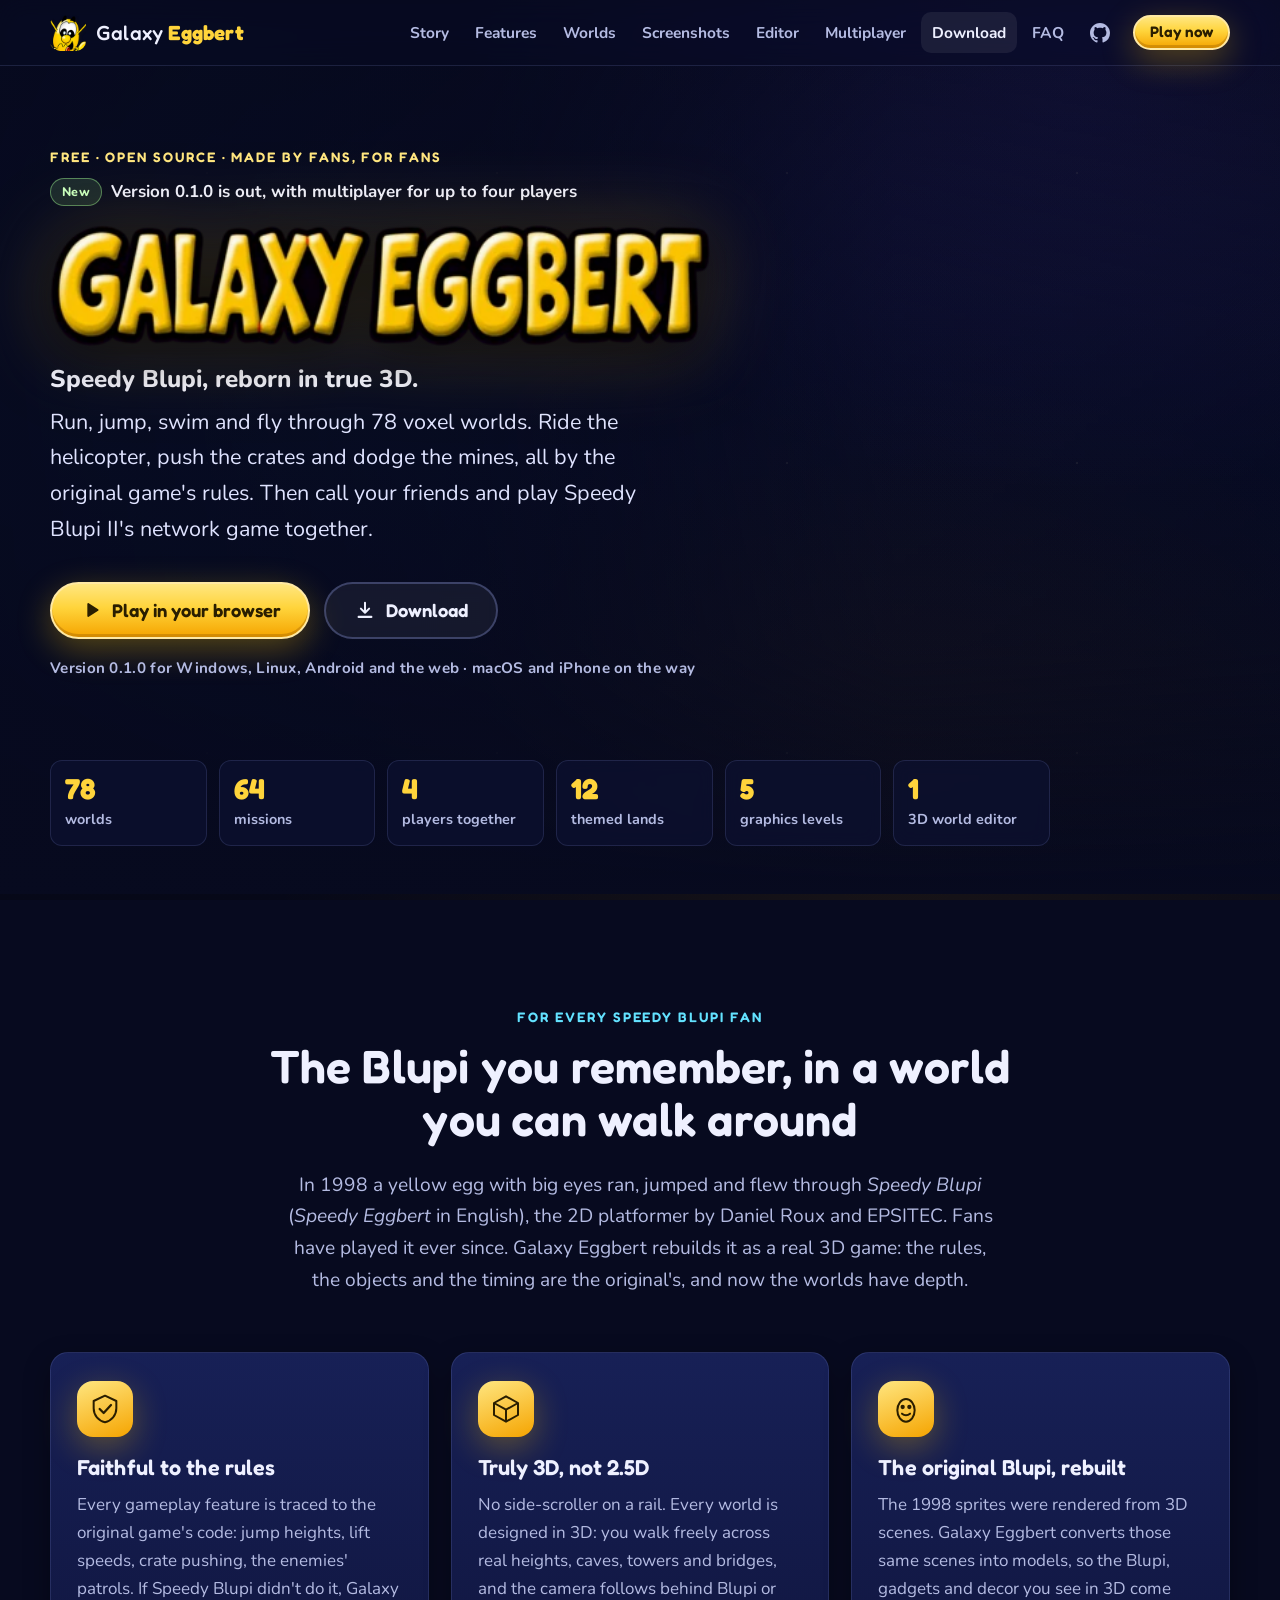
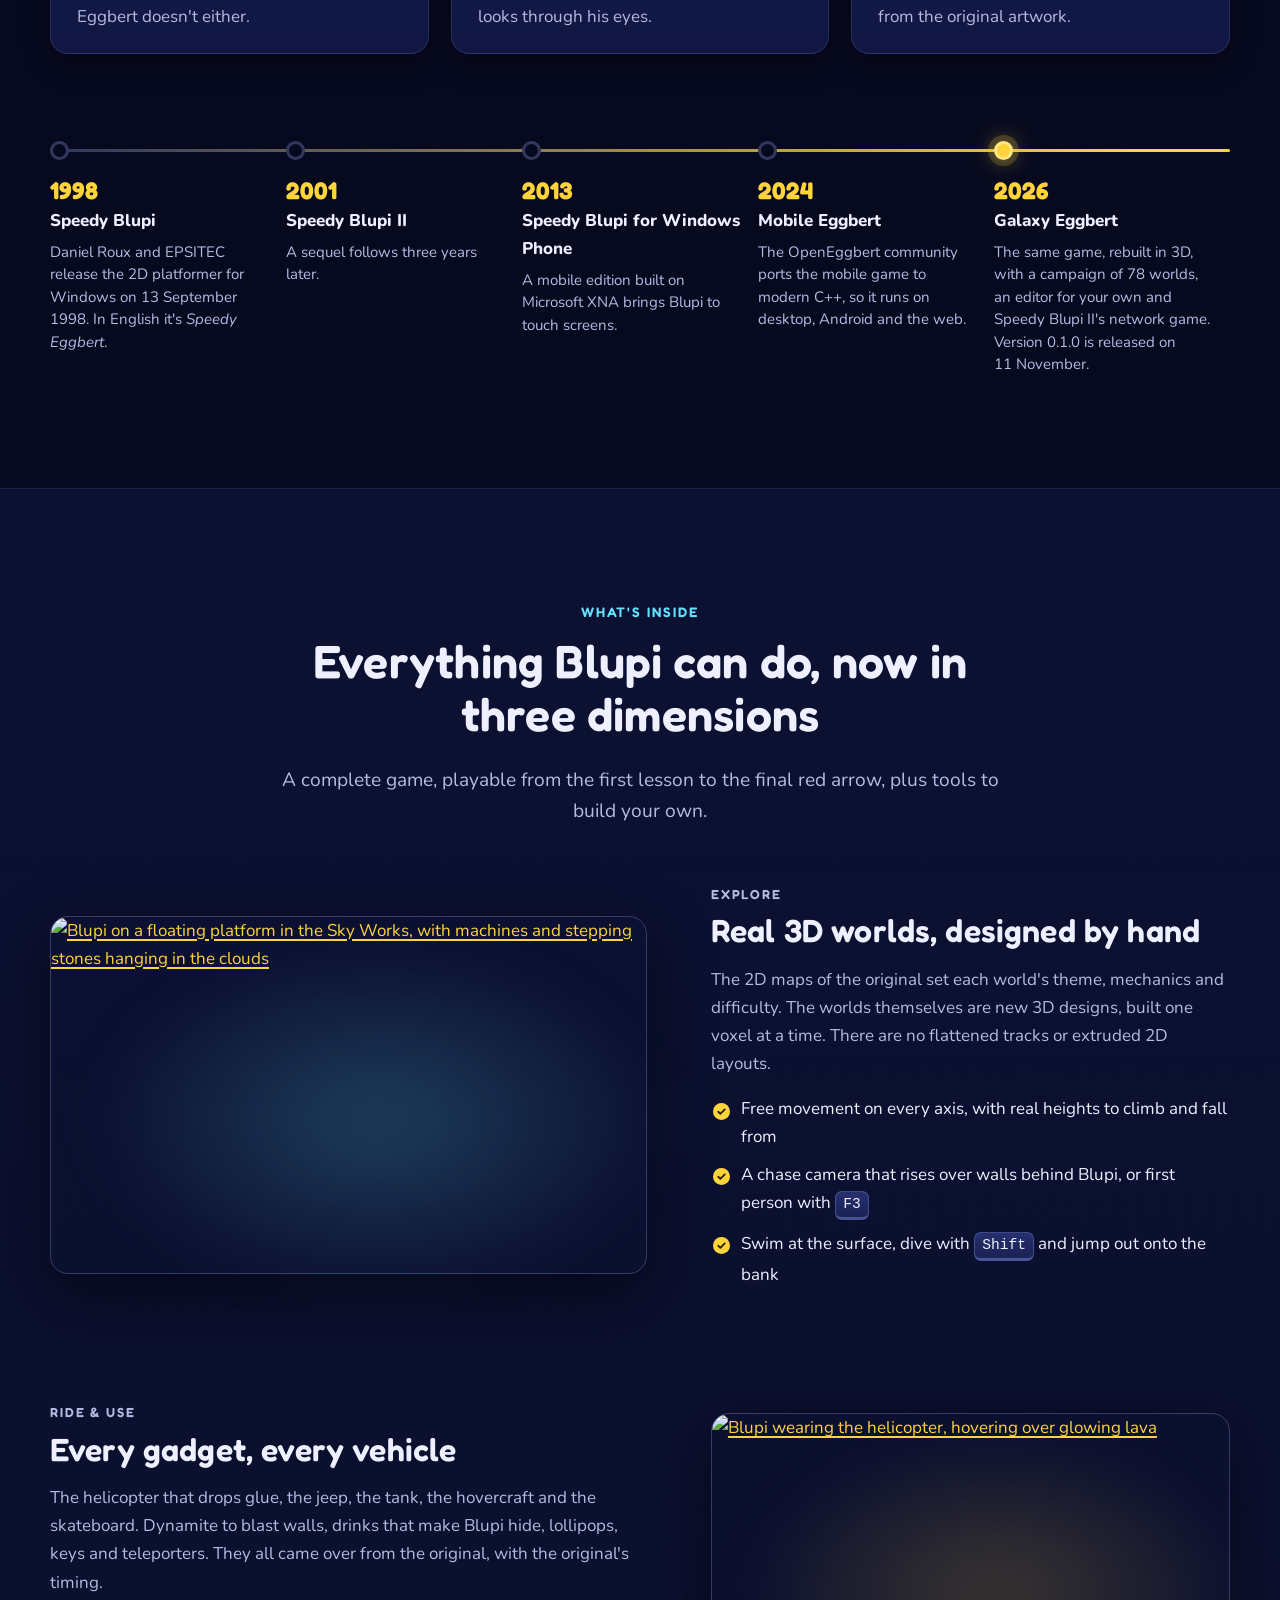
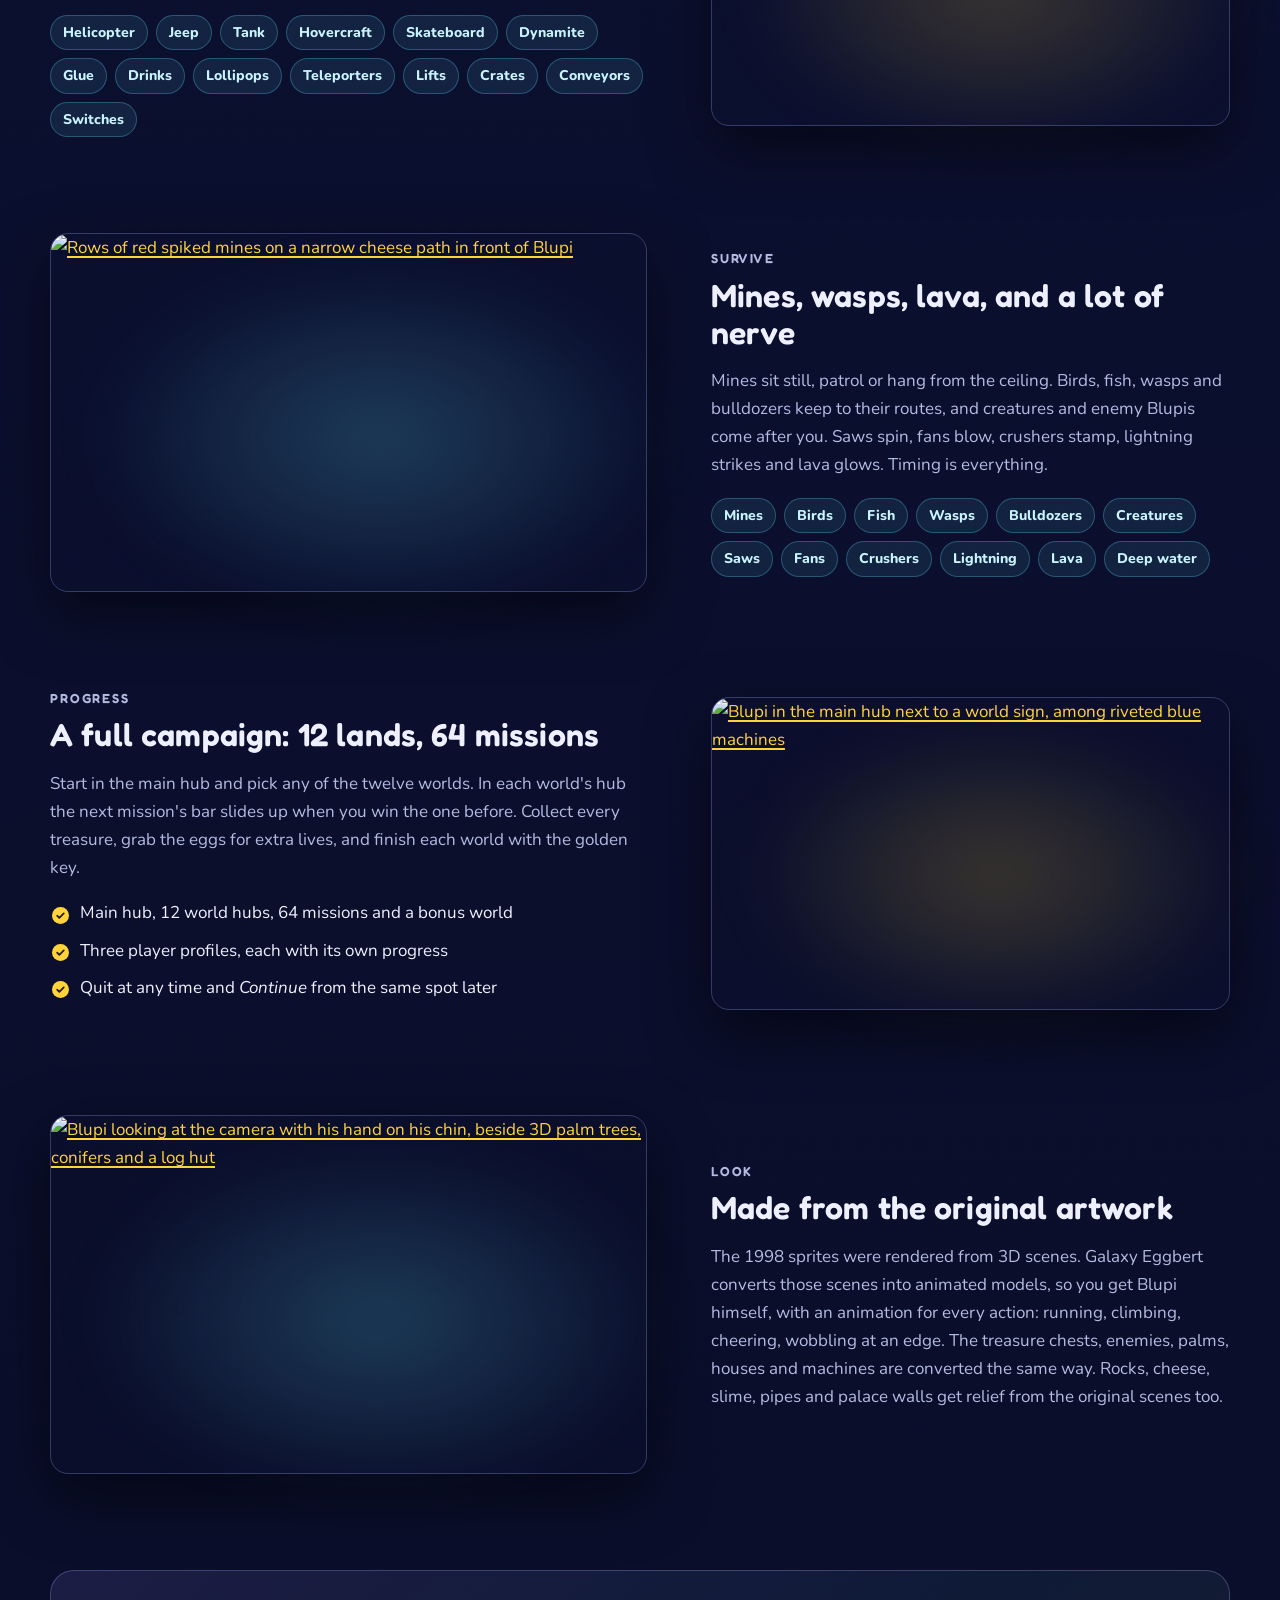
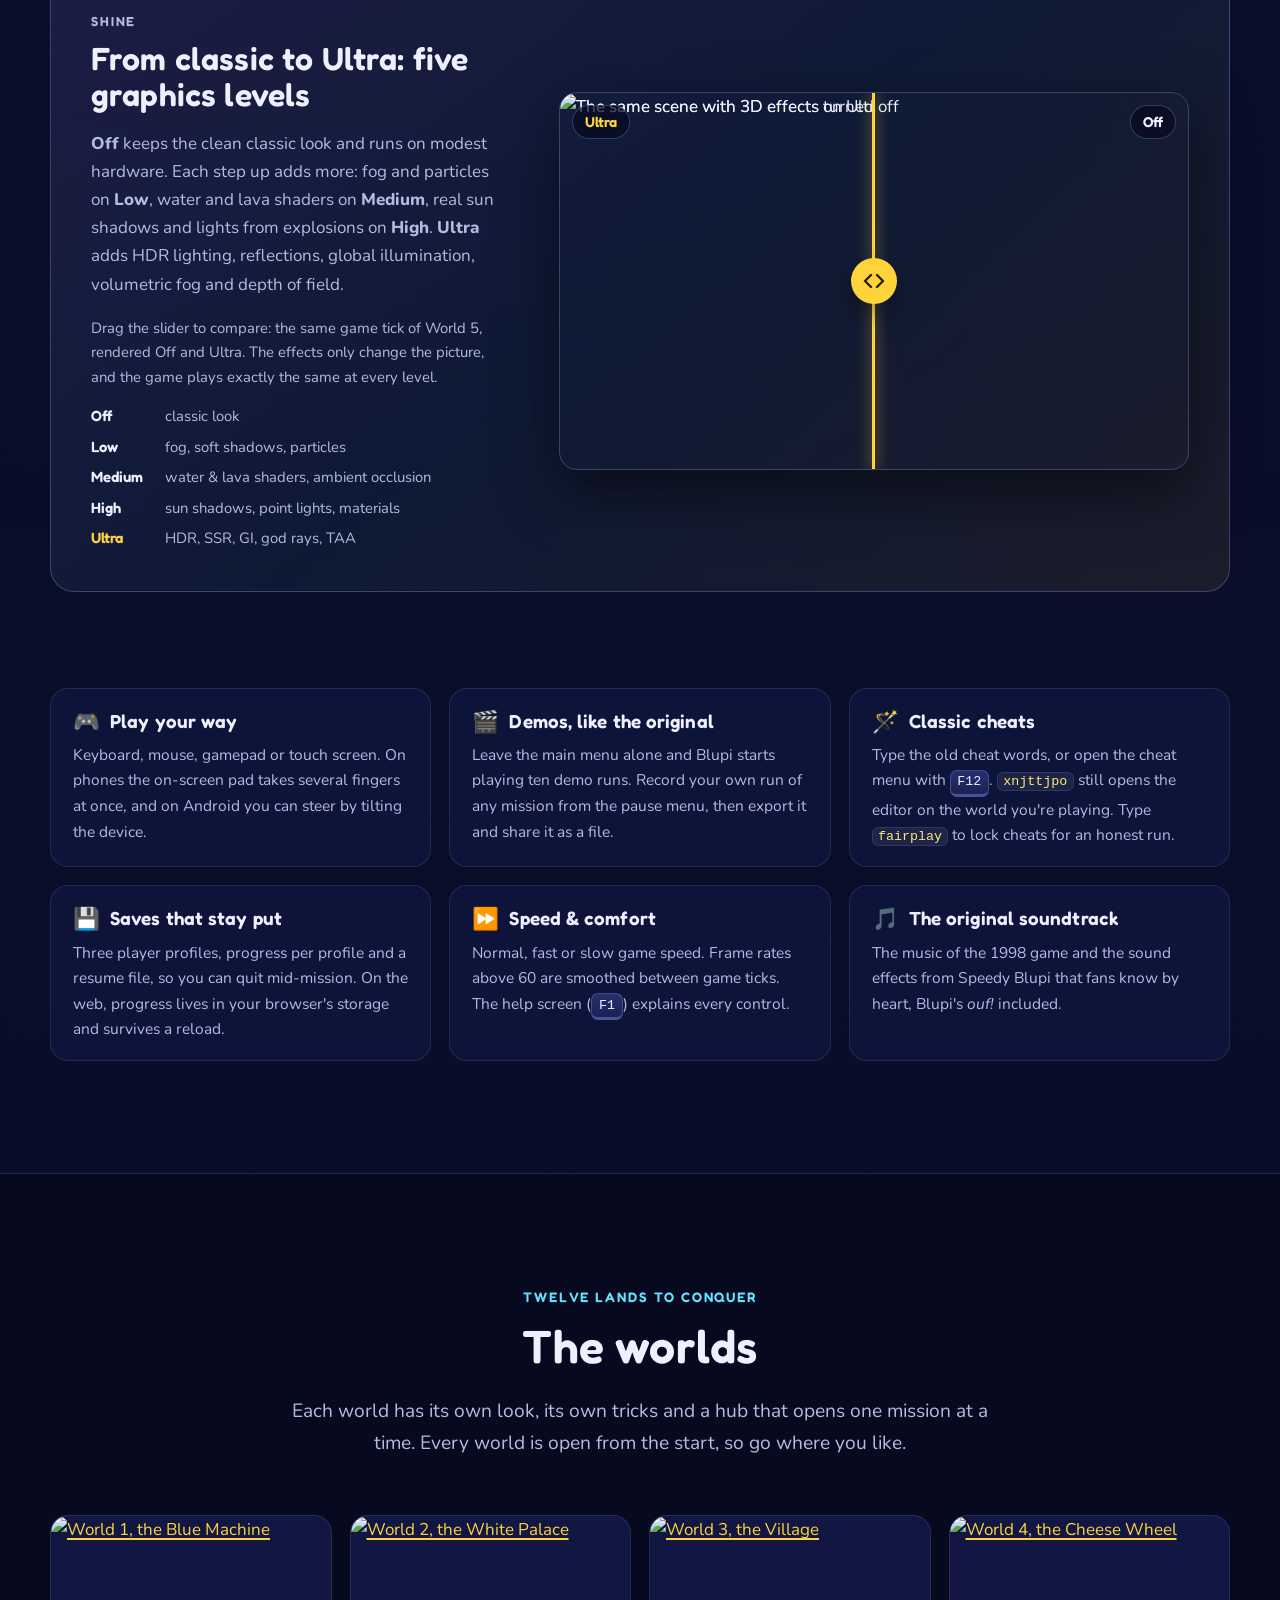
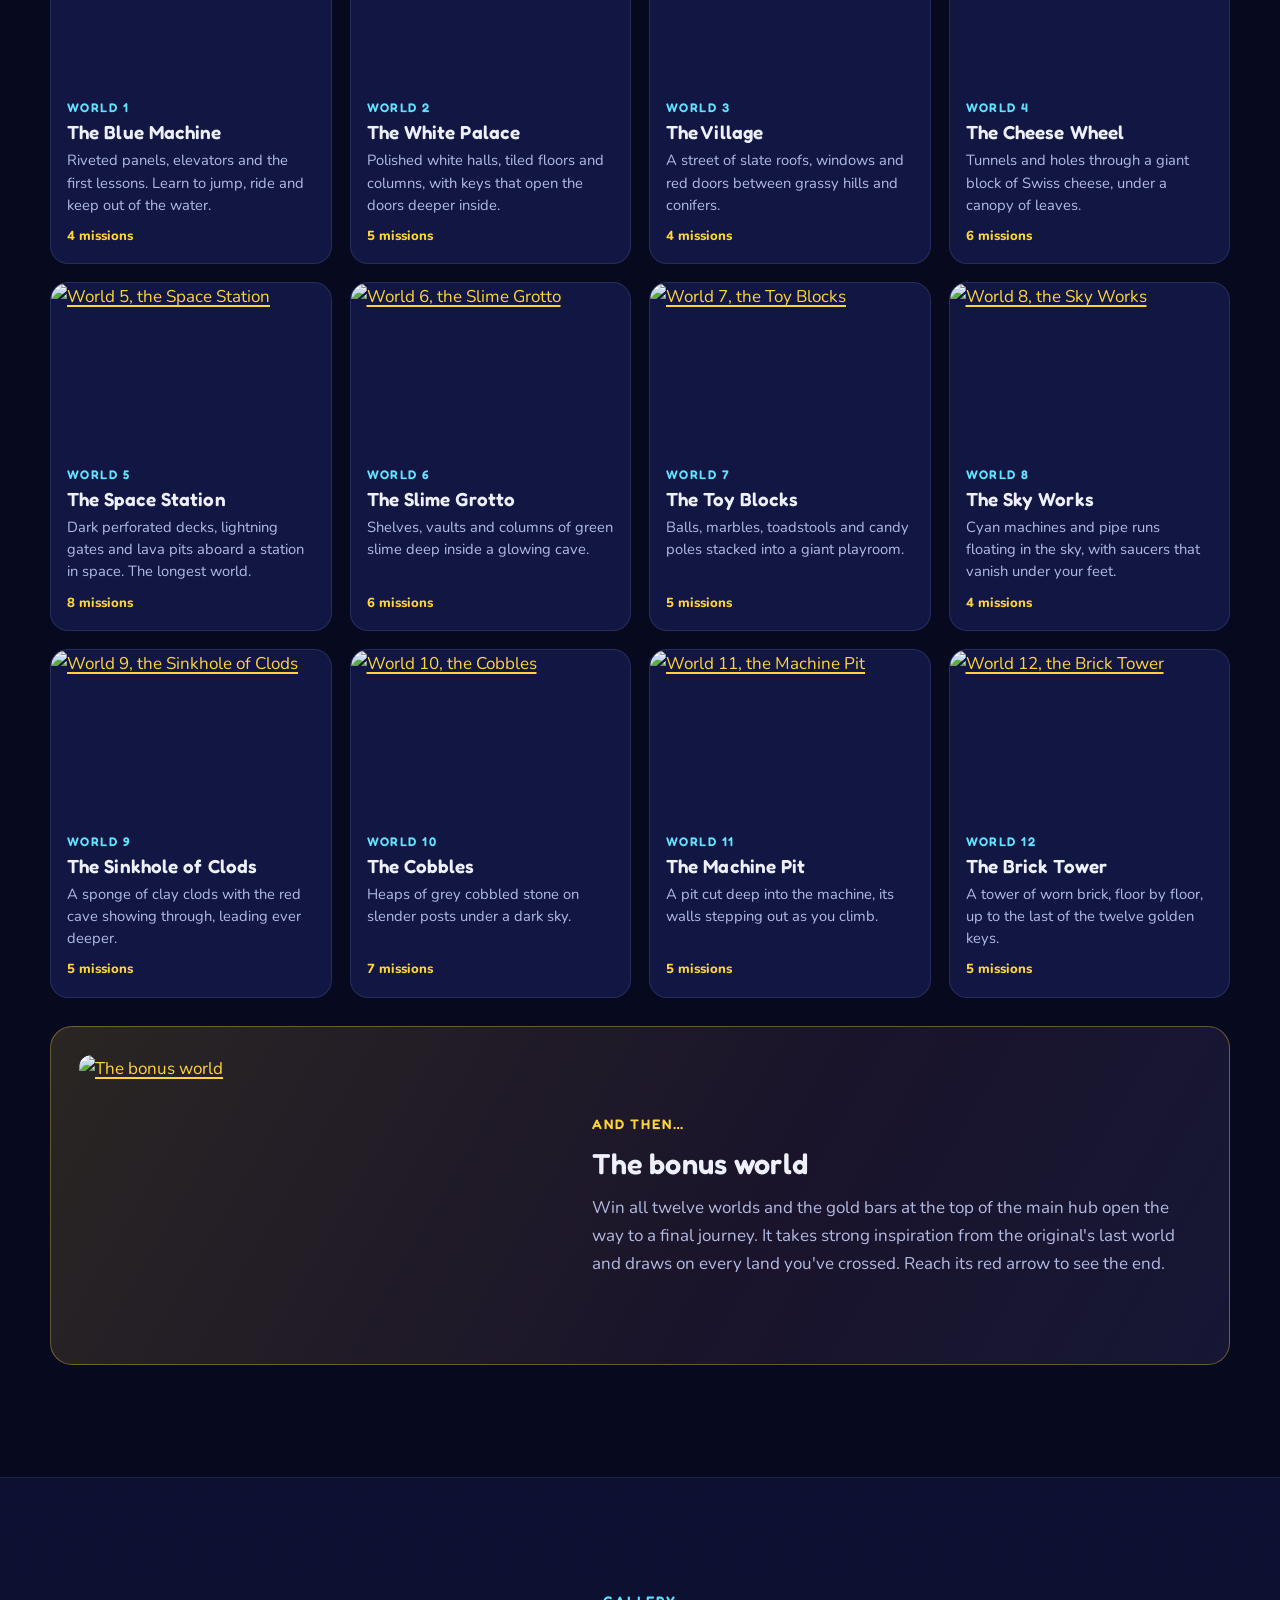
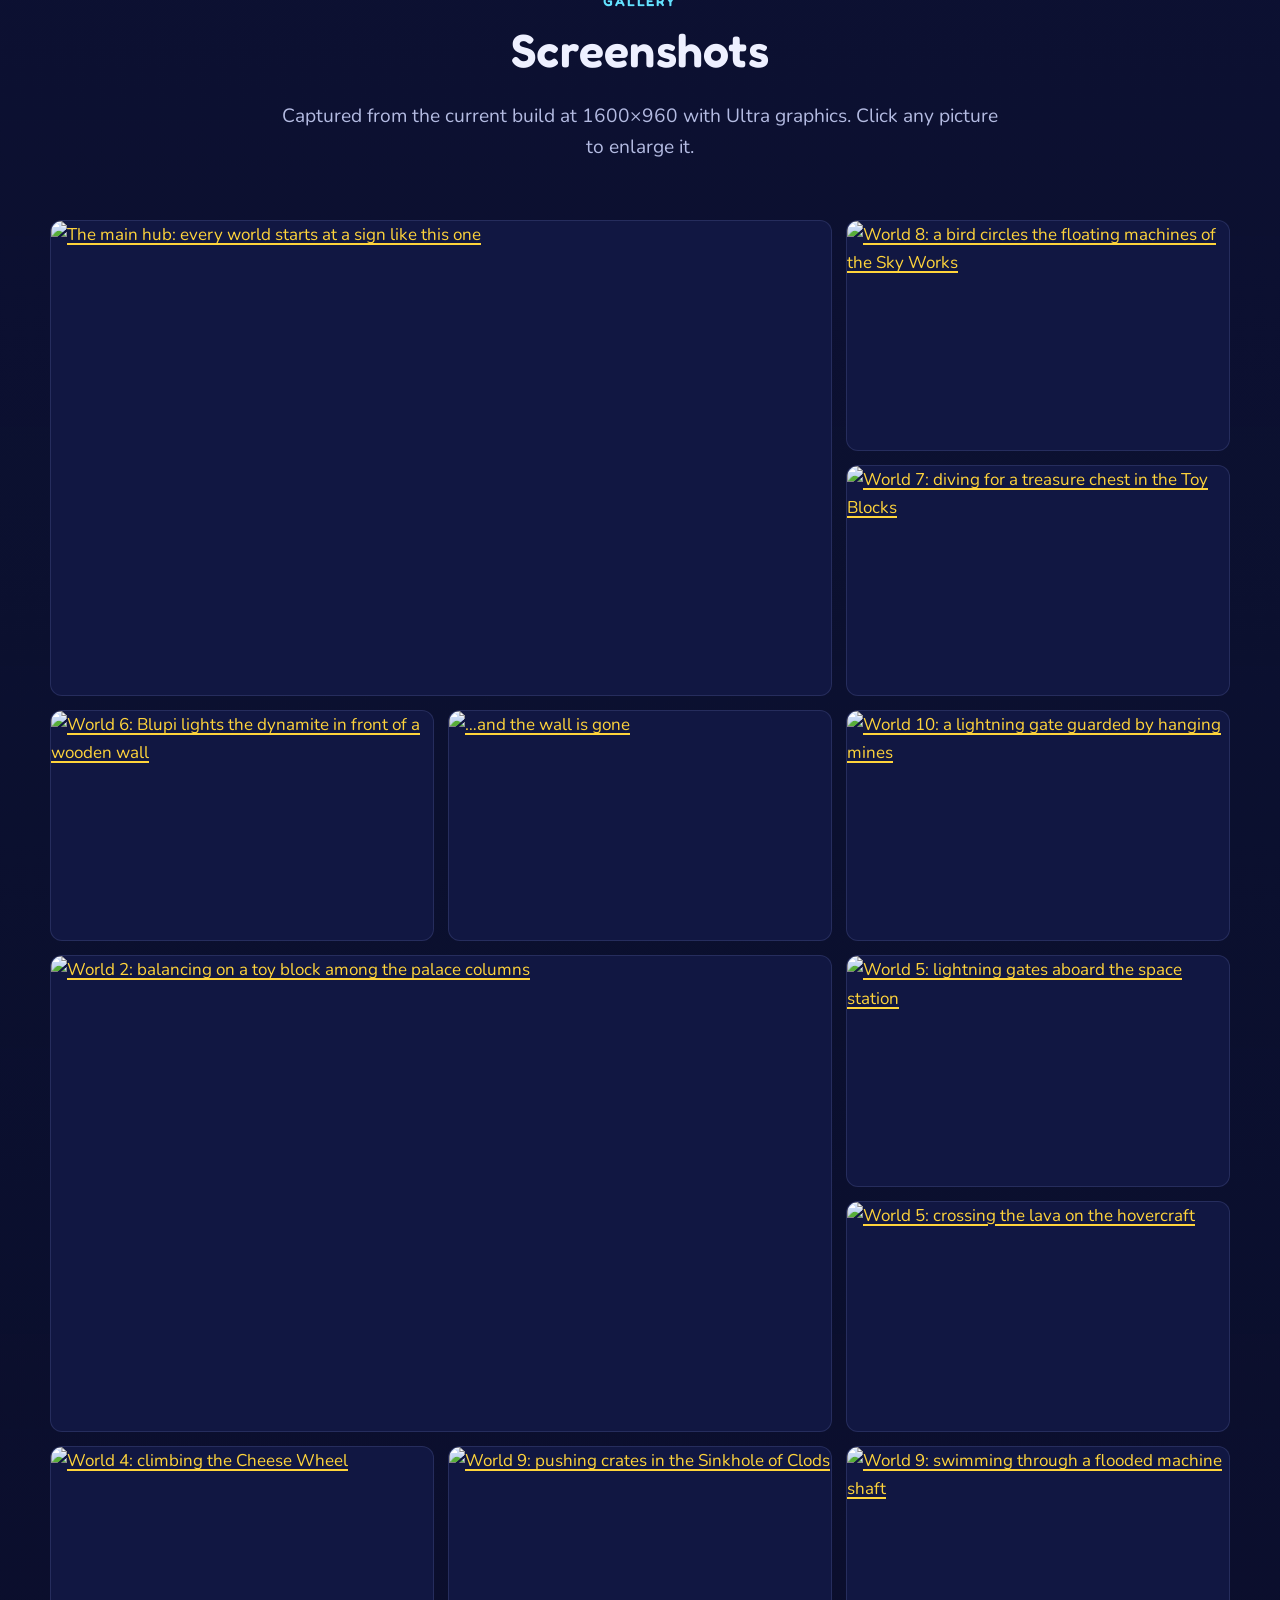
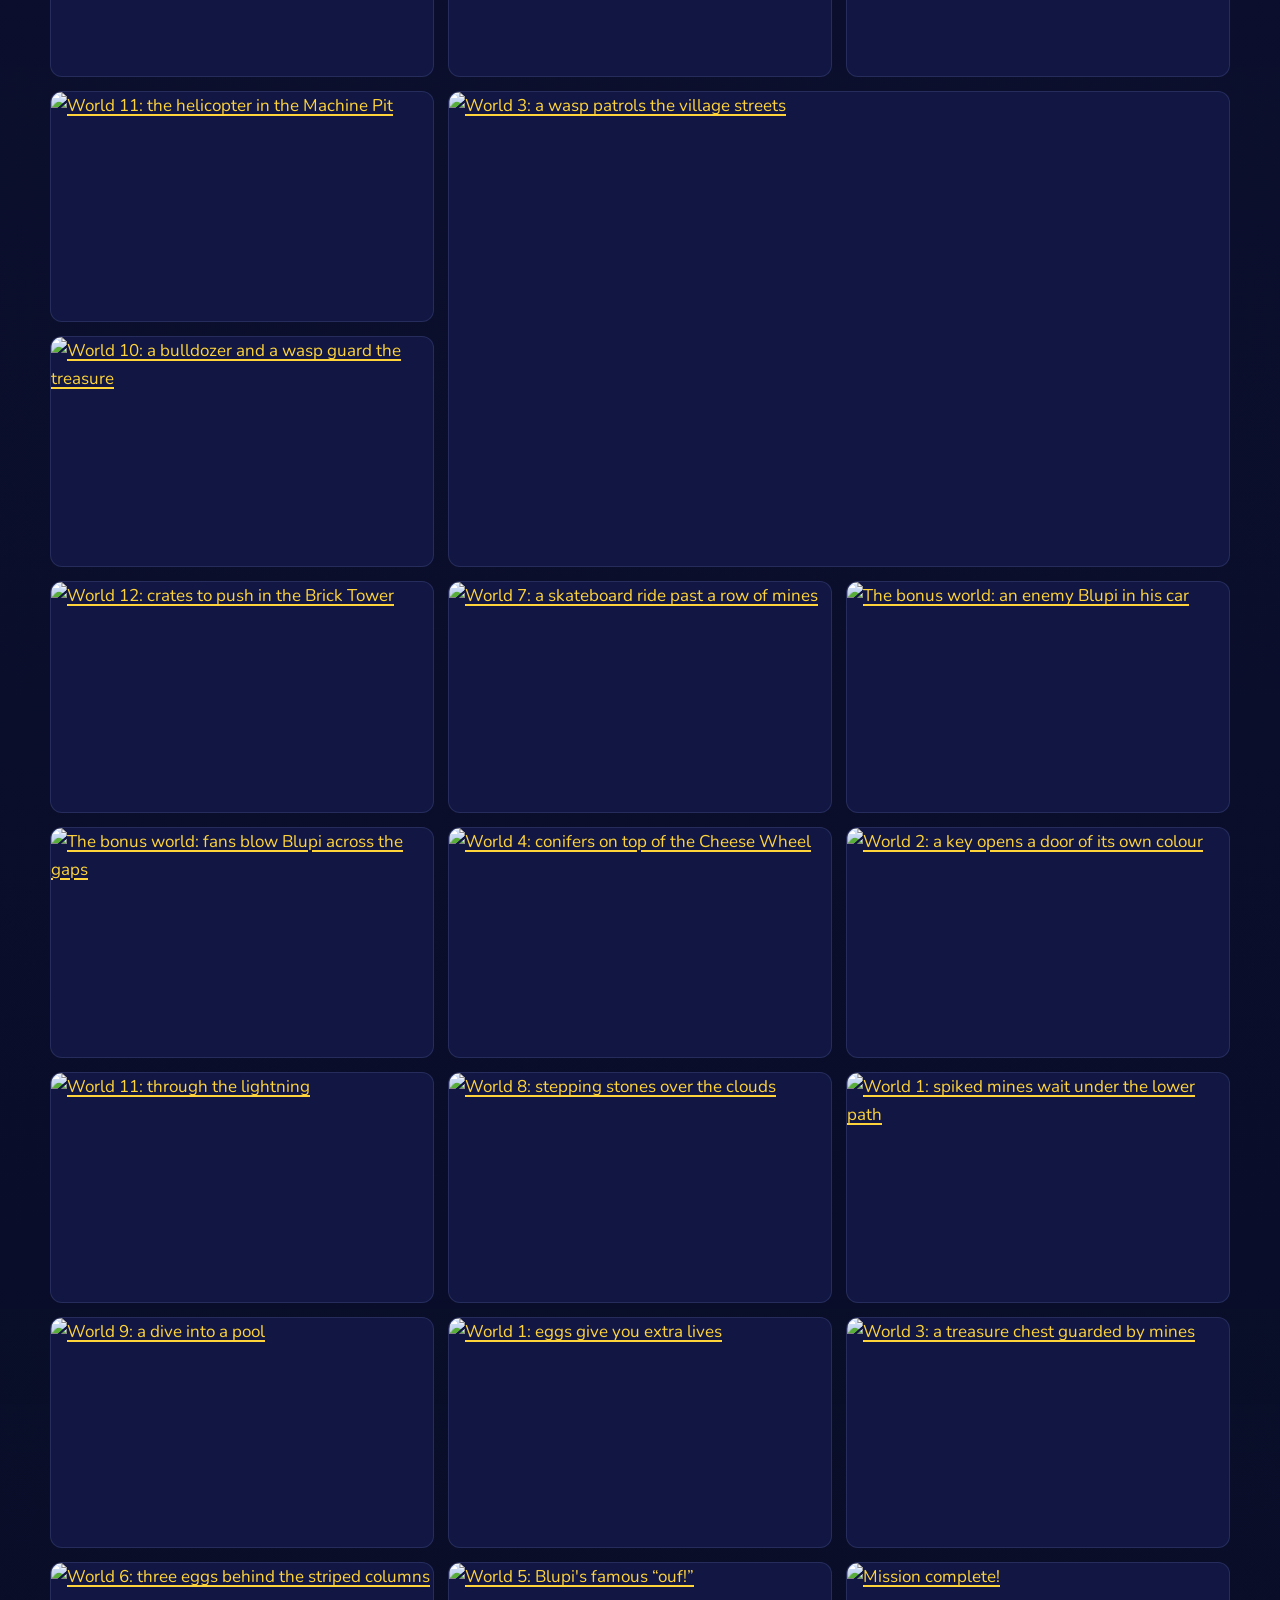
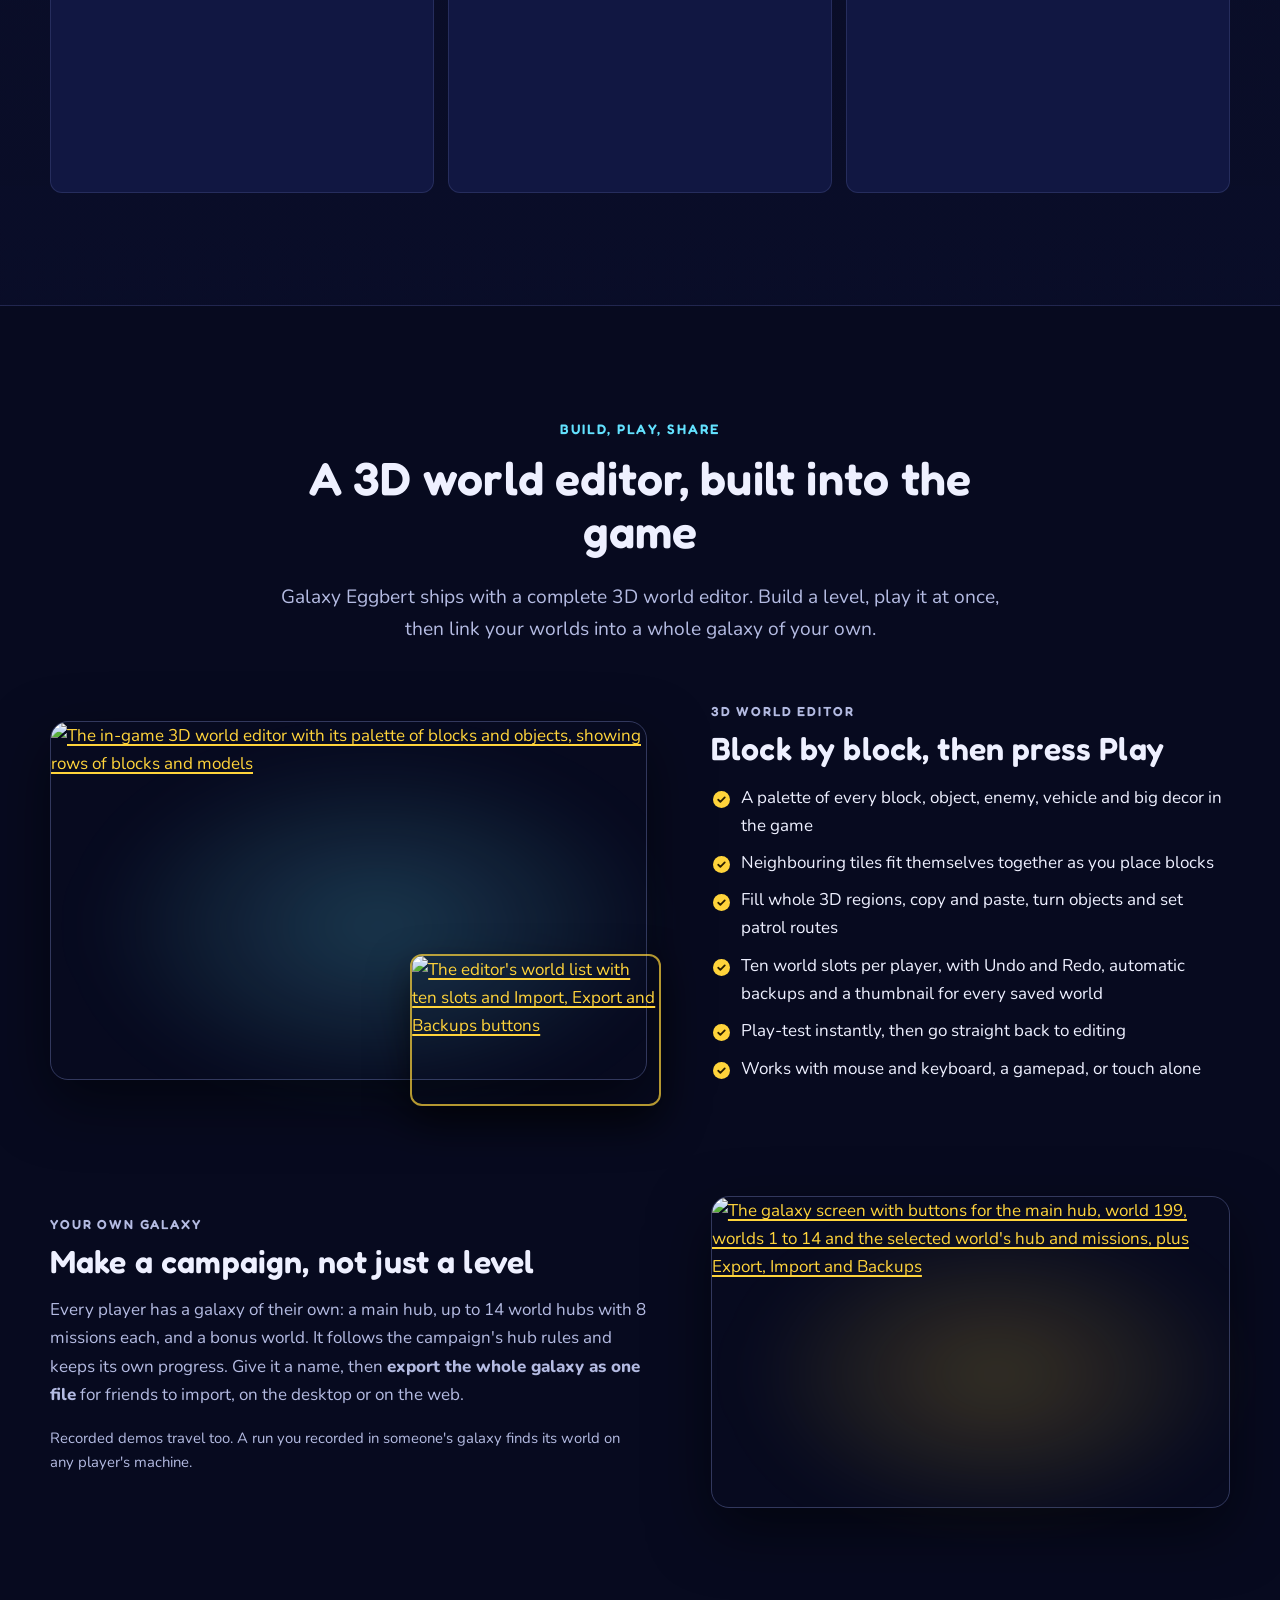
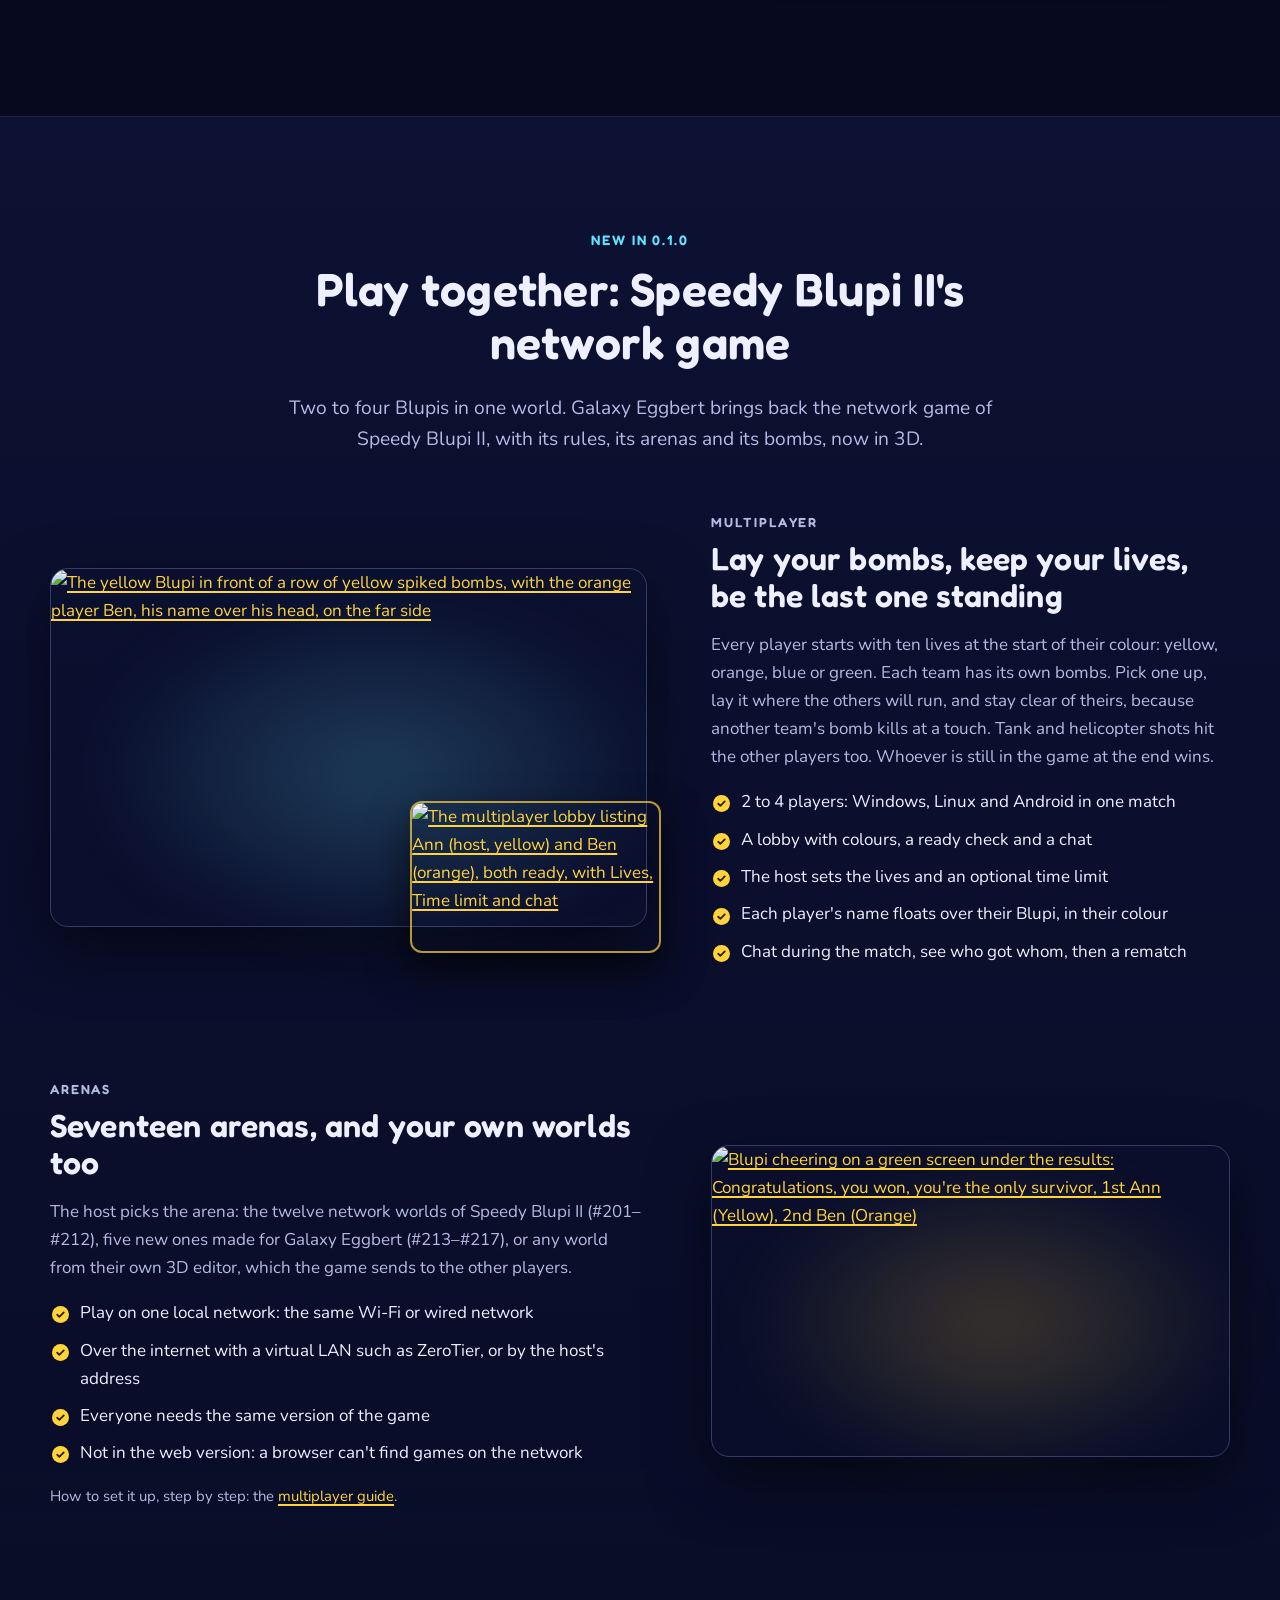
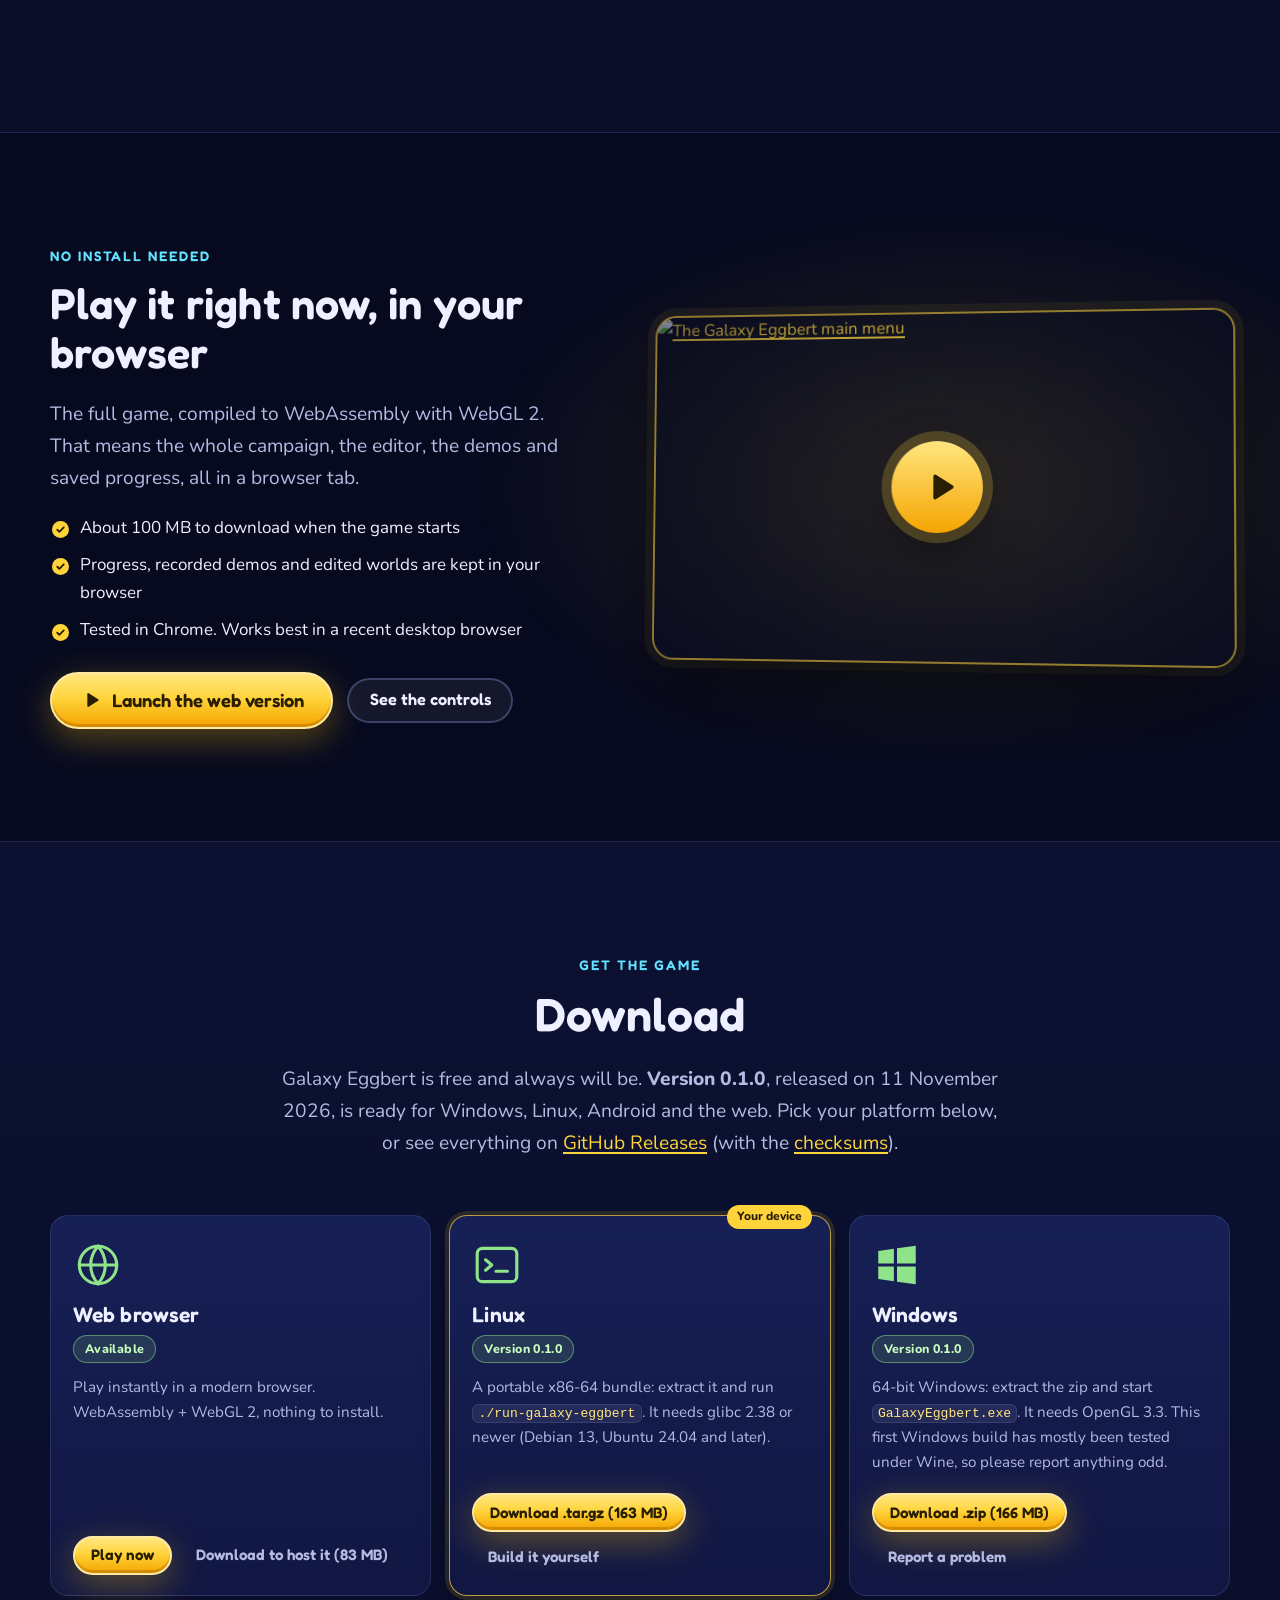
==== index.html @ c681935c "Add the landing page index.html with its styles and scripts: navigation, lightbox, the Off/Ultra com" ====
<!doctype html>
<html lang="en">
<head>
  <meta charset="utf-8">
  <meta name="viewport" content="width=device-width, initial-scale=1">
  <title>Galaxy Eggbert: Speedy Blupi reborn in 3D</title>
  <meta name="description" content="Galaxy Eggbert is a free, open-source 3D remake of the classic platformer Speedy Blupi (Speedy Eggbert). It has 78 worlds, every original gadget, a built-in 3D world editor, and you can play it in your browser.">
  <meta name="theme-color" content="#070a1f">
  <link rel="canonical" href="https://galaxyeggbert.com/">
  <link rel="icon" href="favicon.ico" sizes="any">
  <link rel="icon" href="assets/img/favicon-32.png" sizes="32x32" type="image/png">
  <link rel="apple-touch-icon" href="assets/img/apple-touch-icon.png">
  <link rel="manifest" href="site.webmanifest">

  <meta property="og:type" content="website">
  <meta property="og:site_name" content="Galaxy Eggbert">
  <meta property="og:title" content="Galaxy Eggbert: Speedy Blupi reborn in 3D">
  <meta property="og:description" content="A free, open-source 3D remake of Speedy Blupi with 78 worlds, every original gadget, a built-in 3D world editor and multiplayer for up to four players. Version 0.1.0 for Windows, Linux, Android and the web.">
  <meta property="og:url" content="https://galaxyeggbert.com/">
  <meta property="og:image" content="https://galaxyeggbert.com/assets/img/og-image.jpg">
  <meta property="og:image:width" content="1200">
  <meta property="og:image:height" content="630">
  <meta name="twitter:card" content="summary_large_image">

  <link rel="preload" href="assets/fonts/fredoka-latin.woff2" as="font" type="font/woff2" crossorigin>
  <link rel="preload" href="assets/fonts/nunito-latin.woff2" as="font" type="font/woff2" crossorigin>
  <link rel="stylesheet" href="assets/css/style.css">

  <script type="application/ld+json">
  {
    "@context": "https://schema.org",
    "@type": "VideoGame",
    "name": "Galaxy Eggbert",
    "url": "https://galaxyeggbert.com/",
    "image": "https://galaxyeggbert.com/assets/img/og-image.jpg",
    "description": "A free, open-source 3D remake of the 1998 platformer Speedy Blupi (Speedy Eggbert).",
    "genre": ["Platformer", "3D platformer", "Puzzle"],
    "softwareVersion": "0.1.0",
    "playMode": ["SinglePlayer", "MultiPlayer"],
    "numberOfPlayers": { "@type": "QuantitativeValue", "minValue": 1, "maxValue": 4 },
    "downloadUrl": "https://github.com/openeggbert/galaxy-eggbert/releases/tag/v0.1.0",
    "gamePlatform": ["Web browser", "Linux", "Windows", "Android"],
    "applicationCategory": "Game",
    "operatingSystem": "Linux, Windows, Android, Web",
    "license": "https://www.gnu.org/licenses/gpl-3.0.html",
    "offers": { "@type": "Offer", "price": "0", "priceCurrency": "EUR" },
    "isBasedOn": { "@type": "VideoGame", "name": "Speedy Blupi", "datePublished": "1998-09-13", "author": [{ "@type": "Person", "name": "Daniel Roux" }, { "@type": "Organization", "name": "EPSITEC SA" }] }
  }
  </script>
</head>
<body>
  <a class="skip-link" href="#main">Skip to content</a>

  <!-- ============================== HEADER ============================== -->
  <header class="site-header" id="top">
    <div class="wrap header-inner">
      <a class="brand" href="#top" aria-label="Galaxy Eggbert, back to top">
        <img src="assets/img/blupi-icon.png" alt="" width="36" height="36">
        <span class="brand-name">Galaxy <b>Eggbert</b></span>
      </a>
      <button class="nav-toggle" aria-expanded="false" aria-controls="site-nav">
        <span class="sr-only">Menu</span>
        <svg viewBox="0 0 24 24" width="26" height="26" aria-hidden="true"><path d="M3 6h18M3 12h18M3 18h18" stroke="currentColor" stroke-width="2.2" stroke-linecap="round"/></svg>
      </button>
      <nav class="site-nav" id="site-nav" aria-label="Main">
        <a href="#fans">Story</a>
        <a href="#features">Features</a>
        <a href="#worlds">Worlds</a>
        <a href="#screenshots">Screenshots</a>
        <a href="#editor">Editor</a>
        <a href="#multiplayer">Multiplayer</a>
        <a href="#download">Download</a>
        <a href="#faq">FAQ</a>
        <a class="nav-gh" href="https://github.com/openeggbert/galaxy-eggbert" rel="noopener" aria-label="Source code on GitHub">
          <svg viewBox="0 0 16 16" width="20" height="20" aria-hidden="true"><path fill="currentColor" d="M8 0C3.58 0 0 3.58 0 8c0 3.54 2.29 6.53 5.47 7.59.4.07.55-.17.55-.38 0-.19-.01-.82-.01-1.49-2.01.37-2.53-.49-2.69-.94-.09-.23-.48-.94-.82-1.13-.28-.15-.68-.52-.01-.53.63-.01 1.08.58 1.23.82.72 1.21 1.87.87 2.33.66.07-.52.28-.87.51-1.07-1.78-.2-3.64-.89-3.64-3.95 0-.87.31-1.59.82-2.15-.08-.2-.36-1.02.08-2.12 0 0 .67-.21 2.2.82.64-.18 1.32-.27 2-.27.68 0 1.36.09 2 .27 1.53-1.04 2.2-.82 2.2-.82.44 1.1.16 1.92.08 2.12.51.56.82 1.27.82 2.15 0 3.07-1.87 3.75-3.65 3.95.29.25.54.73.54 1.48 0 1.07-.01 1.93-.01 2.2 0 .21.15.46.55.38A8.013 8.013 0 0016 8c0-4.42-3.58-8-8-8z"/></svg>
          <span class="nav-gh-label">GitHub</span>
        </a>
        <a class="btn btn-primary btn-sm nav-play" href="play/">Play now</a>
      </nav>
    </div>
  </header>

  <main id="main">

    <!-- ============================== HERO ============================== -->
    <section class="hero" aria-labelledby="hero-title">
      <div class="hero-media" aria-hidden="true">
        <img src="assets/shots/hero.webp" alt="" width="1600" height="960" fetchpriority="high">
      </div>
      <div class="wrap hero-inner">
        <p class="eyebrow hero-eyebrow">Free · Open source · Made by fans, for fans</p>
        <p class="hero-news"><a href="#multiplayer"><span class="pill pill-ok">New</span> Version 0.1.0 is out, with multiplayer for up to four players</a></p>
        <h1 class="hero-logo" id="hero-title">
          <img src="assets/img/logo.webp" srcset="assets/img/logo.webp 1x, assets/img/logo@2x.webp 2x" alt="Galaxy Eggbert" width="490" height="90">
        </h1>
        <p class="hero-lead">
          <strong>Speedy Blupi, reborn in true 3D.</strong>
          Run, jump, swim and fly through 78 voxel worlds. Ride the helicopter, push
          the crates and dodge the mines, all by the original game's rules. Then call your
          friends and play Speedy Blupi&nbsp;II's network game together.
        </p>
        <div class="hero-cta">
          <a class="btn btn-primary btn-lg" href="play/">
            <svg viewBox="0 0 24 24" width="22" height="22" aria-hidden="true"><path fill="currentColor" d="M8 5.5v13a1 1 0 0 0 1.53.85l10.2-6.5a1 1 0 0 0 0-1.7L9.53 4.65A1 1 0 0 0 8 5.5z"/></svg>
            Play in your browser
          </a>
          <a class="btn btn-ghost btn-lg" href="#download">
            <svg viewBox="0 0 24 24" width="22" height="22" aria-hidden="true"><path fill="none" stroke="currentColor" stroke-width="2.2" stroke-linecap="round" stroke-linejoin="round" d="M12 4v11m0 0-4.5-4.5M12 15l4.5-4.5M5 19.5h14"/></svg>
            Download
          </a>
        </div>
        <p class="hero-platforms">Version 0.1.0 for Windows, Linux, Android and the web · macOS and iPhone on the way</p>
      </div>
      <div class="wrap">
        <ul class="hero-stats" aria-label="The game in numbers">
          <li><b>78</b><span>worlds</span></li>
          <li><b>64</b><span>missions</span></li>
          <li><b>4</b><span>players together</span></li>
          <li><b>12</b><span>themed lands</span></li>
          <li><b>5</b><span>graphics levels</span></li>
          <li><b>1</b><span>3D world editor</span></li>
        </ul>
      </div>
    </section>

    <!-- ============================== FOR FANS ============================== -->
    <section class="section" id="fans" aria-labelledby="fans-title">
      <div class="wrap">
        <div class="section-head">
          <p class="eyebrow">For every Speedy Blupi fan</p>
          <h2 id="fans-title">The Blupi you remember, in a world you can walk around</h2>
          <p class="lead">
            In 1998 a yellow egg with big eyes ran, jumped and flew through <em>Speedy Blupi</em>
            (<em>Speedy Eggbert</em> in English), the 2D platformer by Daniel Roux and EPSITEC.
            Fans have played it ever since. Galaxy Eggbert rebuilds it as a real 3D game: the rules,
            the objects and the timing are the original's, and now the worlds have depth.
          </p>
        </div>

        <div class="pillars">
          <article class="pillar">
            <div class="pillar-icon" aria-hidden="true">
              <svg viewBox="0 0 48 48"><path d="M24 4 7 12v11c0 10.5 7.2 18.9 17 21 9.8-2.1 17-10.5 17-21V12L24 4z" fill="none" stroke="currentColor" stroke-width="3" stroke-linejoin="round"/><path d="m16 24 6 6 11-12" fill="none" stroke="currentColor" stroke-width="3.4" stroke-linecap="round" stroke-linejoin="round"/></svg>
            </div>
            <h3>Faithful to the rules</h3>
            <p>Every gameplay feature is traced to the original game's code: jump heights, lift speeds,
              crate pushing, the enemies' patrols. If Speedy Blupi didn't do it, Galaxy Eggbert doesn't either.</p>
          </article>
          <article class="pillar">
            <div class="pillar-icon" aria-hidden="true">
              <svg viewBox="0 0 48 48"><path d="M24 5 6 15v18l18 10 18-10V15L24 5z" fill="none" stroke="currentColor" stroke-width="3" stroke-linejoin="round"/><path d="M6 15l18 10 18-10M24 25v18" fill="none" stroke="currentColor" stroke-width="3" stroke-linejoin="round"/></svg>
            </div>
            <h3>Truly 3D, not 2.5D</h3>
            <p>No side-scroller on a rail. Every world is designed in 3D: you walk freely across real
              heights, caves, towers and bridges, and the camera follows behind Blupi or looks through his eyes.</p>
          </article>
          <article class="pillar">
            <div class="pillar-icon" aria-hidden="true">
              <svg viewBox="0 0 48 48"><ellipse cx="24" cy="26" rx="13" ry="17" fill="none" stroke="currentColor" stroke-width="3"/><circle cx="19" cy="21" r="3.2" fill="currentColor"/><circle cx="29" cy="21" r="3.2" fill="currentColor"/><path d="M18 31c3.5 3 8.5 3 12 0" fill="none" stroke="currentColor" stroke-width="3" stroke-linecap="round"/></svg>
            </div>
            <h3>The original Blupi, rebuilt</h3>
            <p>The 1998 sprites were rendered from 3D scenes. Galaxy Eggbert converts those same scenes
              into models, so the Blupi, gadgets and decor you see in 3D come from the original artwork.</p>
          </article>
        </div>

        <ol class="timeline" aria-label="From Speedy Blupi to Galaxy Eggbert">
          <li>
            <span class="tl-year">1998</span>
            <span class="tl-title">Speedy Blupi</span>
            <span class="tl-text">Daniel Roux and EPSITEC release the 2D platformer for Windows on 13&nbsp;September 1998. In English it's <em>Speedy Eggbert</em>.</span>
          </li>
          <li>
            <span class="tl-year">2001</span>
            <span class="tl-title">Speedy Blupi&nbsp;II</span>
            <span class="tl-text">A sequel follows three years later.</span>
          </li>
          <li>
            <span class="tl-year">2013</span>
            <span class="tl-title">Speedy Blupi for Windows Phone</span>
            <span class="tl-text">A mobile edition built on Microsoft XNA brings Blupi to touch screens.</span>
          </li>
          <li>
            <span class="tl-year">2024</span>
            <span class="tl-title">Mobile Eggbert</span>
            <span class="tl-text">The OpenEggbert community ports the mobile game to modern C++, so it runs on desktop, Android and the web.</span>
          </li>
          <li class="tl-now">
            <span class="tl-year">2026</span>
            <span class="tl-title">Galaxy Eggbert</span>
            <span class="tl-text">The same game, rebuilt in 3D, with a campaign of 78 worlds, an editor for your own and Speedy Blupi&nbsp;II's network game. Version 0.1.0 is released on 11&nbsp;November.</span>
          </li>
        </ol>
      </div>
    </section>

    <!-- ============================== FEATURES ============================== -->
    <section class="section section-alt" id="features" aria-labelledby="features-title">
      <div class="wrap">
        <div class="section-head">
          <p class="eyebrow">What's inside</p>
          <h2 id="features-title">Everything Blupi can do, now in three dimensions</h2>
          <p class="lead">A complete game, playable from the first lesson to the final red arrow, plus tools to build your own.</p>
        </div>

        <div class="feature">
          <figure class="feature-media">
            <a href="assets/shots/feat-3d.webp" data-lightbox="features" data-caption="World 8, the Sky Works: machines and platforms floating in the clouds">
              <img src="assets/shots/thumb/feat-3d.webp" alt="Blupi on a floating platform in the Sky Works, with machines and stepping stones hanging in the clouds" width="800" height="480" loading="lazy">
            </a>
          </figure>
          <div class="feature-text">
            <p class="feature-kicker">Explore</p>
            <h3>Real 3D worlds, designed by hand</h3>
            <p>The 2D maps of the original set each world's theme, mechanics and difficulty. The worlds
              themselves are new 3D designs, built one voxel at a time. There are no flattened tracks
              or extruded 2D layouts.</p>
            <ul class="ticks">
              <li>Free movement on every axis, with real heights to climb and fall from</li>
              <li>A chase camera that rises over walls behind Blupi, or first person with <kbd>F3</kbd></li>
              <li>Swim at the surface, dive with <kbd>Shift</kbd> and jump out onto the bank</li>
            </ul>
          </div>
        </div>

        <div class="feature feature-flip">
          <figure class="feature-media">
            <a href="assets/shots/feat-vehicles.webp" data-lightbox="features" data-caption="World 10: Blupi flies his helicopter over a lake of lava">
              <img src="assets/shots/thumb/feat-vehicles.webp" alt="Blupi wearing the helicopter, hovering over glowing lava" width="800" height="480" loading="lazy">
            </a>
          </figure>
          <div class="feature-text">
            <p class="feature-kicker">Ride &amp; use</p>
            <h3>Every gadget, every vehicle</h3>
            <p>The helicopter that drops glue, the jeep, the tank, the hovercraft and the skateboard.
              Dynamite to blast walls, drinks that make Blupi hide, lollipops, keys and teleporters.
              They all came over from the original, with the original's timing.</p>
            <ul class="chips" aria-label="Gadgets">
              <li>Helicopter</li><li>Jeep</li><li>Tank</li><li>Hovercraft</li><li>Skateboard</li>
              <li>Dynamite</li><li>Glue</li><li>Drinks</li><li>Lollipops</li><li>Teleporters</li>
              <li>Lifts</li><li>Crates</li><li>Conveyors</li><li>Switches</li>
            </ul>
          </div>
        </div>

        <div class="feature">
          <figure class="feature-media">
            <a href="assets/shots/feat-hazards.webp" data-lightbox="features" data-caption="World 4: a corridor of spiked mines through the cheese">
              <img src="assets/shots/thumb/feat-hazards.webp" alt="Rows of red spiked mines on a narrow cheese path in front of Blupi" width="800" height="480" loading="lazy">
            </a>
          </figure>
          <div class="feature-text">
            <p class="feature-kicker">Survive</p>
            <h3>Mines, wasps, lava, and a lot of nerve</h3>
            <p>Mines sit still, patrol or hang from the ceiling. Birds, fish, wasps and bulldozers keep
              to their routes, and creatures and enemy Blupis come after you. Saws spin, fans blow,
              crushers stamp, lightning strikes and lava glows. Timing is everything.</p>
            <ul class="chips" aria-label="Enemies and hazards">
              <li>Mines</li><li>Birds</li><li>Fish</li><li>Wasps</li><li>Bulldozers</li><li>Creatures</li>
              <li>Saws</li><li>Fans</li><li>Crushers</li><li>Lightning</li><li>Lava</li><li>Deep water</li>
            </ul>
          </div>
        </div>

        <div class="feature feature-flip">
          <figure class="feature-media">
            <a href="assets/shots/feat-campaign.webp" data-lightbox="features" data-caption="The main hub: a sign for each of the twelve worlds">
              <img src="assets/shots/thumb/feat-campaign.webp" alt="Blupi in the main hub next to a world sign, among riveted blue machines" width="800" height="480" loading="lazy">
            </a>
          </figure>
          <div class="feature-text">
            <p class="feature-kicker">Progress</p>
            <h3>A full campaign: 12 lands, 64 missions</h3>
            <p>Start in the main hub and pick any of the twelve worlds. In each world's hub the next
              mission's bar slides up when you win the one before. Collect every treasure, grab the
              eggs for extra lives, and finish each world with the golden key.</p>
            <ul class="ticks">
              <li>Main hub, 12 world hubs, 64 missions and a bonus world</li>
              <li>Three player profiles, each with its own progress</li>
              <li>Quit at any time and <em>Continue</em> from the same spot later</li>
            </ul>
          </div>
        </div>

        <div class="feature">
          <figure class="feature-media">
            <a href="assets/shots/feat-models.webp" data-lightbox="features" data-caption="Blupi, the palms, the trees and the hut: all converted from the original 3D scenes">
              <img src="assets/shots/thumb/feat-models.webp" alt="Blupi looking at the camera with his hand on his chin, beside 3D palm trees, conifers and a log hut" width="800" height="480" loading="lazy">
            </a>
          </figure>
          <div class="feature-text">
            <p class="feature-kicker">Look</p>
            <h3>Made from the original artwork</h3>
            <p>The 1998 sprites were rendered from 3D scenes. Galaxy Eggbert converts those scenes into
              animated models, so you get Blupi himself, with an animation for every action: running,
              climbing, cheering, wobbling at an edge. The treasure chests, enemies, palms, houses and
              machines are converted the same way. Rocks, cheese, slime, pipes and palace walls get
              relief from the original scenes too.</p>
          </div>
        </div>

        <!-- 3D effects comparison -->
        <div class="fx" id="effects">
          <div class="fx-text">
            <p class="feature-kicker">Shine</p>
            <h3>From classic to Ultra: five graphics levels</h3>
            <p><strong>Off</strong> keeps the clean classic look and runs on modest hardware. Each step up
              adds more: fog and particles on <strong>Low</strong>, water and lava shaders on
              <strong>Medium</strong>, real sun shadows and lights from explosions on <strong>High</strong>.
              <strong>Ultra</strong> adds HDR lighting, reflections, global illumination, volumetric fog
              and depth of field.</p>
            <p class="fine">Drag the slider to compare: the same game tick of World 5, rendered Off and Ultra. The effects only change the picture, and the game plays exactly the same at every level.</p>
            <ul class="fx-levels" aria-label="Graphics levels">
              <li><b>Off</b> classic look</li>
              <li><b>Low</b> fog, soft shadows, particles</li>
              <li><b>Medium</b> water &amp; lava shaders, ambient occlusion</li>
              <li><b>High</b> sun shadows, point lights, materials</li>
              <li><b>Ultra</b> HDR, SSR, GI, god rays, TAA</li>
            </ul>
          </div>
          <div class="compare" data-compare>
            <img class="compare-img" src="assets/shots/fx-off.webp" alt="The same scene with 3D effects turned off" width="800" height="480" loading="lazy">
            <div class="compare-top">
              <img class="compare-img" src="assets/shots/fx-ultra.webp" alt="The same scene with 3D effects on Ultra" width="800" height="480" loading="lazy">
            </div>
            <span class="compare-label compare-label-left">Ultra</span>
            <span class="compare-label compare-label-right">Off</span>
            <div class="compare-handle" aria-hidden="true"><span></span></div>
            <input class="compare-range" type="range" min="0" max="100" value="50" aria-label="Drag to compare graphics Off and Ultra">
          </div>
        </div>

        <!-- small features grid -->
        <div class="mini-grid">
          <article class="mini">
            <h3><span class="mini-icon" aria-hidden="true">🎮</span> Play your way</h3>
            <p>Keyboard, mouse, gamepad or touch screen. On phones the on-screen pad takes several fingers at
              once, and on Android you can steer by tilting the device.</p>
          </article>
          <article class="mini">
            <h3><span class="mini-icon" aria-hidden="true">🎬</span> Demos, like the original</h3>
            <p>Leave the main menu alone and Blupi starts playing ten demo runs. Record your own run of any
              mission from the pause menu, then export it and share it as a file.</p>
          </article>
          <article class="mini">
            <h3><span class="mini-icon" aria-hidden="true">🪄</span> Classic cheats</h3>
            <p>Type the old cheat words, or open the cheat menu with <kbd>F12</kbd>.
              <code>xnjttjpo</code> still opens the editor on the world you're playing. Type
              <code>fairplay</code> to lock cheats for an honest run.</p>
          </article>
          <article class="mini">
            <h3><span class="mini-icon" aria-hidden="true">💾</span> Saves that stay put</h3>
            <p>Three player profiles, progress per profile and a resume file, so you can quit mid-mission. On the web,
              progress lives in your browser's storage and survives a reload.</p>
          </article>
          <article class="mini">
            <h3><span class="mini-icon" aria-hidden="true">⏩</span> Speed &amp; comfort</h3>
            <p>Normal, fast or slow game speed. Frame rates above 60 are smoothed between game ticks.
              The help screen (<kbd>F1</kbd>) explains every control.</p>
          </article>
          <article class="mini">
            <h3><span class="mini-icon" aria-hidden="true">🎵</span> The original soundtrack</h3>
            <p>The music of the 1998 game and the sound effects from Speedy Blupi that fans know by heart,
              Blupi's <em>ouf!</em> included.</p>
          </article>
        </div>
      </div>
    </section>

    <!-- ============================== WORLDS ============================== -->
    <section class="section" id="worlds" aria-labelledby="worlds-title">
      <div class="wrap">
        <div class="section-head">
          <p class="eyebrow">Twelve lands to conquer</p>
          <h2 id="worlds-title">The worlds</h2>
          <p class="lead">Each world has its own look, its own tricks and a hub that opens one mission at a time.
            Every world is open from the start, so go where you like.</p>
        </div>

        <ul class="worlds">
          <li class="world">
            <a class="world-shot" href="assets/shots/w01.webp" data-lightbox="worlds" data-caption="World 1, the Blue Machine"><img src="assets/shots/thumb/w01.webp" alt="World 1, the Blue Machine" width="800" height="480" loading="lazy"></a>
            <div class="world-body"><span class="world-num">World 1</span><h3>The Blue Machine</h3>
              <p>Riveted panels, elevators and the first lessons. Learn to jump, ride and keep out of the water.</p><span class="world-meta">4 missions</span></div>
          </li>
          <li class="world">
            <a class="world-shot" href="assets/shots/w02.webp" data-lightbox="worlds" data-caption="World 2, the White Palace"><img src="assets/shots/thumb/w02.webp" alt="World 2, the White Palace" width="800" height="480" loading="lazy"></a>
            <div class="world-body"><span class="world-num">World 2</span><h3>The White Palace</h3>
              <p>Polished white halls, tiled floors and columns, with keys that open the doors deeper inside.</p><span class="world-meta">5 missions</span></div>
          </li>
          <li class="world">
            <a class="world-shot" href="assets/shots/w03.webp" data-lightbox="worlds" data-caption="World 3, the Village"><img src="assets/shots/thumb/w03.webp" alt="World 3, the Village" width="800" height="480" loading="lazy"></a>
            <div class="world-body"><span class="world-num">World 3</span><h3>The Village</h3>
              <p>A street of slate roofs, windows and red doors between grassy hills and conifers.</p><span class="world-meta">4 missions</span></div>
          </li>
          <li class="world">
            <a class="world-shot" href="assets/shots/w04.webp" data-lightbox="worlds" data-caption="World 4, the Cheese Wheel"><img src="assets/shots/thumb/w04.webp" alt="World 4, the Cheese Wheel" width="800" height="480" loading="lazy"></a>
            <div class="world-body"><span class="world-num">World 4</span><h3>The Cheese Wheel</h3>
              <p>Tunnels and holes through a giant block of Swiss cheese, under a canopy of leaves.</p><span class="world-meta">6 missions</span></div>
          </li>
          <li class="world">
            <a class="world-shot" href="assets/shots/w05.webp" data-lightbox="worlds" data-caption="World 5, the Space Station"><img src="assets/shots/thumb/w05.webp" alt="World 5, the Space Station" width="800" height="480" loading="lazy"></a>
            <div class="world-body"><span class="world-num">World 5</span><h3>The Space Station</h3>
              <p>Dark perforated decks, lightning gates and lava pits aboard a station in space. The longest world.</p><span class="world-meta">8 missions</span></div>
          </li>
          <li class="world">
            <a class="world-shot" href="assets/shots/w06.webp" data-lightbox="worlds" data-caption="World 6, the Slime Grotto"><img src="assets/shots/thumb/w06.webp" alt="World 6, the Slime Grotto" width="800" height="480" loading="lazy"></a>
            <div class="world-body"><span class="world-num">World 6</span><h3>The Slime Grotto</h3>
              <p>Shelves, vaults and columns of green slime deep inside a glowing cave.</p><span class="world-meta">6 missions</span></div>
          </li>
          <li class="world">
            <a class="world-shot" href="assets/shots/w07.webp" data-lightbox="worlds" data-caption="World 7, the Toy Blocks"><img src="assets/shots/thumb/w07.webp" alt="World 7, the Toy Blocks" width="800" height="480" loading="lazy"></a>
            <div class="world-body"><span class="world-num">World 7</span><h3>The Toy Blocks</h3>
              <p>Balls, marbles, toadstools and candy poles stacked into a giant playroom.</p><span class="world-meta">5 missions</span></div>
          </li>
          <li class="world">
            <a class="world-shot" href="assets/shots/w08.webp" data-lightbox="worlds" data-caption="World 8, the Sky Works"><img src="assets/shots/thumb/w08.webp" alt="World 8, the Sky Works" width="800" height="480" loading="lazy"></a>
            <div class="world-body"><span class="world-num">World 8</span><h3>The Sky Works</h3>
              <p>Cyan machines and pipe runs floating in the sky, with saucers that vanish under your feet.</p><span class="world-meta">4 missions</span></div>
          </li>
          <li class="world">
            <a class="world-shot" href="assets/shots/w09.webp" data-lightbox="worlds" data-caption="World 9, the Sinkhole of Clods"><img src="assets/shots/thumb/w09.webp" alt="World 9, the Sinkhole of Clods" width="800" height="480" loading="lazy"></a>
            <div class="world-body"><span class="world-num">World 9</span><h3>The Sinkhole of Clods</h3>
              <p>A sponge of clay clods with the red cave showing through, leading ever deeper.</p><span class="world-meta">5 missions</span></div>
          </li>
          <li class="world">
            <a class="world-shot" href="assets/shots/w10.webp" data-lightbox="worlds" data-caption="World 10, the Cobbles"><img src="assets/shots/thumb/w10.webp" alt="World 10, the Cobbles" width="800" height="480" loading="lazy"></a>
            <div class="world-body"><span class="world-num">World 10</span><h3>The Cobbles</h3>
              <p>Heaps of grey cobbled stone on slender posts under a dark sky.</p><span class="world-meta">7 missions</span></div>
          </li>
          <li class="world">
            <a class="world-shot" href="assets/shots/w11.webp" data-lightbox="worlds" data-caption="World 11, the Machine Pit"><img src="assets/shots/thumb/w11.webp" alt="World 11, the Machine Pit" width="800" height="480" loading="lazy"></a>
            <div class="world-body"><span class="world-num">World 11</span><h3>The Machine Pit</h3>
              <p>A pit cut deep into the machine, its walls stepping out as you climb.</p><span class="world-meta">5 missions</span></div>
          </li>
          <li class="world">
            <a class="world-shot" href="assets/shots/w12.webp" data-lightbox="worlds" data-caption="World 12, the Brick Tower"><img src="assets/shots/thumb/w12.webp" alt="World 12, the Brick Tower" width="800" height="480" loading="lazy"></a>
            <div class="world-body"><span class="world-num">World 12</span><h3>The Brick Tower</h3>
              <p>A tower of worn brick, floor by floor, up to the last of the twelve golden keys.</p><span class="world-meta">5 missions</span></div>
          </li>
        </ul>

        <div class="bonus">
          <a class="world-shot" href="assets/shots/w199.webp" data-lightbox="worlds" data-caption="The bonus world"><img src="assets/shots/thumb/w199.webp" alt="The bonus world" width="800" height="480" loading="lazy"></a>
          <div>
            <p class="eyebrow">And then…</p>
            <h3>The bonus world</h3>
            <p>Win all twelve worlds and the gold bars at the top of the main hub open the way to a final
              journey. It takes strong inspiration from the original's last world and draws on every land
              you've crossed. Reach its red arrow to see the end.</p>
          </div>
        </div>
      </div>
    </section>

    <!-- ============================== SCREENSHOTS ============================== -->
    <section class="section section-alt" id="screenshots" aria-labelledby="shots-title">
      <div class="wrap">
        <div class="section-head">
          <p class="eyebrow">Gallery</p>
          <h2 id="shots-title">Screenshots</h2>
          <p class="lead">Captured from the current build at 1600&times;960 with Ultra graphics. Click any picture to enlarge it.</p>
        </div>
        <div class="gallery" id="gallery">
          <!-- Filled from assets/js/gallery-data.js; static fallback links below for no-JS visitors. -->
          <noscript>
            <p><a href="assets/shots/">Open the screenshot folder</a></p>
          </noscript>
        </div>
      </div>
    </section>

    <!-- ============================== EDITOR ============================== -->
    <section class="section" id="editor" aria-labelledby="editor-title">
      <div class="wrap">
        <div class="section-head">
          <p class="eyebrow">Build, play, share</p>
          <h2 id="editor-title">A 3D world editor, built into the game</h2>
          <p class="lead">Galaxy Eggbert ships with a complete 3D world editor. Build a level, play it at once,
            then link your worlds into a whole galaxy of your own.</p>
        </div>

        <div class="feature">
          <figure class="feature-media">
            <a href="assets/shots/editor.webp" data-lightbox="editor" data-caption="The 3D world editor: the palette on the left, coordinates on top, the move and Place bar below">
              <img src="assets/shots/thumb/editor.webp" alt="The in-game 3D world editor with its palette of blocks and objects, showing rows of blocks and models" width="800" height="480" loading="lazy">
            </a>
            <a class="feature-inset" href="assets/shots/editor-worlds.webp" data-lightbox="editor" data-caption="Ten world slots per player, with Import, Export and Backups">
              <img src="assets/shots/thumb/editor-worlds.webp" alt="The editor's world list with ten slots and Import, Export and Backups buttons" width="800" height="480" loading="lazy">
            </a>
          </figure>
          <div class="feature-text">
            <p class="feature-kicker">3D World Editor</p>
            <h3>Block by block, then press Play</h3>
            <ul class="ticks">
              <li>A palette of every block, object, enemy, vehicle and big decor in the game</li>
              <li>Neighbouring tiles fit themselves together as you place blocks</li>
              <li>Fill whole 3D regions, copy and paste, turn objects and set patrol routes</li>
              <li>Ten world slots per player, with Undo and Redo, automatic backups and a thumbnail for every saved world</li>
              <li>Play-test instantly, then go straight back to editing</li>
              <li>Works with mouse and keyboard, a gamepad, or touch alone</li>
            </ul>
          </div>
        </div>

        <div class="feature feature-flip">
          <figure class="feature-media">
            <a href="assets/shots/galaxy.webp" data-lightbox="editor" data-caption="The galaxy screen: a main hub, worlds 1–14, each with its own hub and missions 1–8, plus world 199">
              <img src="assets/shots/thumb/galaxy.webp" alt="The galaxy screen with buttons for the main hub, world 199, worlds 1 to 14 and the selected world's hub and missions, plus Export, Import and Backups" width="800" height="480" loading="lazy">
            </a>
          </figure>
          <div class="feature-text">
            <p class="feature-kicker">Your own galaxy</p>
            <h3>Make a campaign, not just a level</h3>
            <p>Every player has a galaxy of their own: a main hub, up to 14 world hubs with 8 missions each, and a bonus world. It follows the
              campaign's hub rules and keeps its own progress. Give it a name, then <strong>export the whole
              galaxy as one file</strong> for friends to import, on the desktop or on the web.</p>
            <p class="fine">Recorded demos travel too. A run you recorded in someone's galaxy finds its world on any player's machine.</p>
          </div>
        </div>
      </div>
    </section>

    <!-- ============================== MULTIPLAYER ============================== -->
    <section class="section section-alt" id="multiplayer" aria-labelledby="multiplayer-title">
      <div class="wrap">
        <div class="section-head">
          <p class="eyebrow">New in 0.1.0</p>
          <h2 id="multiplayer-title">Play together: Speedy Blupi&nbsp;II's network game</h2>
          <p class="lead">Two to four Blupis in one world. Galaxy Eggbert brings back the network game of
            Speedy Blupi&nbsp;II, with its rules, its arenas and its bombs, now in 3D.</p>
        </div>

        <div class="feature">
          <figure class="feature-media">
            <a href="assets/shots/feat-multiplayer.webp" data-lightbox="multiplayer" data-caption="Mission #201: Ben, the orange player, heads for the yellow team's bombs">
              <img src="assets/shots/thumb/feat-multiplayer.webp" alt="The yellow Blupi in front of a row of yellow spiked bombs, with the orange player Ben, his name over his head, on the far side" width="800" height="480" loading="lazy">
            </a>
            <a class="feature-inset" href="assets/shots/mp-lobby.webp" data-lightbox="multiplayer" data-caption="The lobby: players, colours, lives, time limit and the chat">
              <img src="assets/shots/thumb/mp-lobby.webp" alt="The multiplayer lobby listing Ann (host, yellow) and Ben (orange), both ready, with Lives, Time limit and chat" width="800" height="480" loading="lazy">
            </a>
          </figure>
          <div class="feature-text">
            <p class="feature-kicker">Multiplayer</p>
            <h3>Lay your bombs, keep your lives, be the last one standing</h3>
            <p>Every player starts with ten lives at the start of their colour: yellow, orange, blue or green.
              Each team has its own bombs. Pick one up, lay it where the others will run, and stay clear of
              theirs, because another team's bomb kills at a touch. Tank and helicopter shots hit the other
              players too. Whoever is still in the game at the end wins.</p>
            <ul class="ticks">
              <li>2 to 4 players: Windows, Linux and Android in one match</li>
              <li>A lobby with colours, a ready check and a chat</li>
              <li>The host sets the lives and an optional time limit</li>
              <li>Each player's name floats over their Blupi, in their colour</li>
              <li>Chat during the match, see who got whom, then a rematch</li>
            </ul>
          </div>
        </div>

        <div class="feature feature-flip">
          <figure class="feature-media">
            <a href="assets/shots/mp-win.webp" data-lightbox="multiplayer" data-caption="The last one standing wins: the results, place by place">
              <img src="assets/shots/thumb/mp-win.webp" alt="Blupi cheering on a green screen under the results: Congratulations, you won, you're the only survivor, 1st Ann (Yellow), 2nd Ben (Orange)" width="800" height="480" loading="lazy">
            </a>
          </figure>
          <div class="feature-text">
            <p class="feature-kicker">Arenas</p>
            <h3>Seventeen arenas, and your own worlds too</h3>
            <p>The host picks the arena: the twelve network worlds of Speedy Blupi&nbsp;II (#201–#212), five new
              ones made for Galaxy Eggbert (#213–#217), or any world from their own 3D editor, which the game
              sends to the other players.</p>
            <ul class="ticks">
              <li>Play on one local network: the same Wi-Fi or wired network</li>
              <li>Over the internet with a virtual LAN such as ZeroTier, or by the host's address</li>
              <li>Everyone needs the same version of the game</li>
              <li>Not in the web version: a browser can't find games on the network</li>
            </ul>
            <p class="fine">How to set it up, step by step: the
              <a href="https://github.com/openeggbert/galaxy-eggbert/blob/develop/docs/handbook/09-multiplayer.md" rel="noopener">multiplayer guide</a>.</p>
          </div>
        </div>
      </div>
    </section>

    <!-- ============================== PLAY ONLINE ============================== -->
    <section class="section play-section" id="play" aria-labelledby="play-title">
      <div class="wrap play-grid">
        <div>
          <p class="eyebrow">No install needed</p>
          <h2 id="play-title">Play it right now, in your browser</h2>
          <p class="lead">The full game, compiled to WebAssembly with WebGL&nbsp;2. That means the whole campaign, the editor, the demos
            and saved progress, all in a browser tab.</p>
          <ul class="ticks">
            <li>About 100&nbsp;MB to download when the game starts</li>
            <li>Progress, recorded demos and edited worlds are kept in your browser</li>
            <li>Tested in Chrome. Works best in a recent desktop browser</li>
          </ul>
          <div class="hero-cta">
            <a class="btn btn-primary btn-lg" href="play/">
              <svg viewBox="0 0 24 24" width="22" height="22" aria-hidden="true"><path fill="currentColor" d="M8 5.5v13a1 1 0 0 0 1.53.85l10.2-6.5a1 1 0 0 0 0-1.7L9.53 4.65A1 1 0 0 0 8 5.5z"/></svg>
              Launch the web version
            </a>
            <a class="btn btn-ghost" href="#controls">See the controls</a>
          </div>
        </div>
        <a class="play-card" href="play/" aria-label="Launch the web version">
          <img src="assets/shots/thumb/menu.webp" alt="The Galaxy Eggbert main menu" width="800" height="480" loading="lazy">
          <span class="play-card-btn" aria-hidden="true">
            <svg viewBox="0 0 24 24" width="40" height="40"><path fill="currentColor" d="M8 5.5v13a1 1 0 0 0 1.53.85l10.2-6.5a1 1 0 0 0 0-1.7L9.53 4.65A1 1 0 0 0 8 5.5z"/></svg>
          </span>
        </a>
      </div>
    </section>

    <!-- ============================== DOWNLOAD ============================== -->
    <section class="section section-alt" id="download" aria-labelledby="download-title">
      <div class="wrap">
        <div class="section-head">
          <p class="eyebrow">Get the game</p>
          <h2 id="download-title">Download</h2>
          <p class="lead">Galaxy Eggbert is free and always will be. <strong>Version 0.1.0</strong>, released on
            11&nbsp;November 2026, is ready for Windows, Linux, Android and the web. Pick your platform below, or see
            everything on <a href="https://github.com/openeggbert/galaxy-eggbert/releases/tag/v0.1.0" rel="noopener">GitHub Releases</a>
            (with the <a href="https://github.com/openeggbert/galaxy-eggbert/releases/download/v0.1.0/SHA256SUMS.txt" rel="noopener">checksums</a>).</p>
        </div>

        <!--
          HOW TO UPDATE A PLATFORM when a release is published:
          1. set data-status on the card: available | preview | soon | planned
          2. change the pill text and point the primary button at the release asset
          Release assets live at https://github.com/openeggbert/galaxy-eggbert/releases
        -->
        <div class="downloads">
          <article class="dl" data-platform="web" data-status="available">
            <div class="dl-icon" aria-hidden="true">
              <svg viewBox="0 0 48 48"><circle cx="24" cy="24" r="18" fill="none" stroke="currentColor" stroke-width="3"/><path d="M6 24h36M24 6c5 5.5 7 11.5 7 18s-2 12.5-7 18c-5-5.5-7-11.5-7-18s2-12.5 7-18z" fill="none" stroke="currentColor" stroke-width="3"/></svg>
            </div>
            <h3>Web browser</h3>
            <span class="pill pill-ok">Available</span>
            <p>Play instantly in a modern browser. WebAssembly + WebGL&nbsp;2, nothing to install.</p>
            <div class="dl-actions">
              <a class="btn btn-primary" href="play/">Play now</a>
              <a class="btn btn-link" href="https://github.com/openeggbert/galaxy-eggbert/releases/download/v0.1.0/GalaxyEggbert-0.1.0-web.zip" rel="noopener">Download to host it (83&nbsp;MB)</a>
            </div>
          </article>

          <article class="dl" data-platform="linux" data-status="available">
            <div class="dl-icon" aria-hidden="true">
              <svg viewBox="0 0 48 48"><rect x="5" y="8" width="38" height="32" rx="5" fill="none" stroke="currentColor" stroke-width="3"/><path d="m13 19 6 5-6 5M23 30h11" fill="none" stroke="currentColor" stroke-width="3" stroke-linecap="round" stroke-linejoin="round"/></svg>
            </div>
            <h3>Linux</h3>
            <span class="pill pill-ok">Version 0.1.0</span>
            <p>A portable x86-64 bundle: extract it and run <code>./run-galaxy-eggbert</code>. It needs glibc&nbsp;2.38 or newer
              (Debian&nbsp;13, Ubuntu&nbsp;24.04 and later).</p>
            <div class="dl-actions">
              <a class="btn btn-primary" href="https://github.com/openeggbert/galaxy-eggbert/releases/download/v0.1.0/GalaxyEggbert-0.1.0-linux-x86_64.tar.gz" rel="noopener">Download .tar.gz (163&nbsp;MB)</a>
              <a class="btn btn-link" href="#build-linux">Build it yourself</a>
            </div>
          </article>

          <article class="dl" data-platform="windows" data-status="available">
            <div class="dl-icon" aria-hidden="true">
              <svg viewBox="0 0 48 48"><path d="M6 10.5 21 8.4v14.1H6zM24 8l18-2.5v17H24zM6 25.5h15v14.1L6 37.5zM24 25.5h18v17L24 40z" fill="currentColor"/></svg>
            </div>
            <h3>Windows</h3>
            <span class="pill pill-ok">Version 0.1.0</span>
            <p>64-bit Windows: extract the zip and start <code>GalaxyEggbert.exe</code>. It needs OpenGL&nbsp;3.3.
              This first Windows build has mostly been tested under Wine, so please report anything odd.</p>
            <div class="dl-actions">
              <a class="btn btn-primary" href="https://github.com/openeggbert/galaxy-eggbert/releases/download/v0.1.0/GalaxyEggbert-0.1.0-windows-x86_64.zip" rel="noopener">Download .zip (166&nbsp;MB)</a>
              <a class="btn btn-link" href="https://github.com/openeggbert/galaxy-eggbert/issues" rel="noopener">Report a problem</a>
            </div>
          </article>

          <article class="dl" data-platform="android" data-status="available">
            <div class="dl-icon" aria-hidden="true">
              <svg viewBox="0 0 48 48"><path d="M10 30a14 14 0 0 1 28 0z" fill="currentColor"/><path d="m15 15-3-5M33 15l3-5" stroke="currentColor" stroke-width="3" stroke-linecap="round"/><circle cx="18" cy="23" r="2" fill="var(--bg)"/><circle cx="30" cy="23" r="2" fill="var(--bg)"/><rect x="10" y="32" width="28" height="9" rx="3" fill="currentColor" opacity=".55"/></svg>
            </div>
            <h3>Android</h3>
            <span class="pill pill-ok">Version 0.1.0</span>
            <p>An APK for arm64 phones and tablets with Android&nbsp;7.0 or newer, with touch and tilt controls. Allow installing
              from your browser or file manager when Android asks.</p>
            <div class="dl-actions">
              <a class="btn btn-primary" href="https://github.com/openeggbert/galaxy-eggbert/releases/download/v0.1.0/GalaxyEggbert-0.1.0-android-arm64.apk" rel="noopener">Download .apk (123&nbsp;MB)</a>
              <a class="btn btn-link" href="https://github.com/openeggbert/galaxy-eggbert/blob/develop/ANDROID.md" rel="noopener">Build the APK</a>
            </div>
          </article>

          <article class="dl" data-platform="macos" data-status="planned">
            <div class="dl-icon" aria-hidden="true">
              <svg viewBox="0 0 48 48"><rect x="9" y="9" width="30" height="21" rx="3" fill="none" stroke="currentColor" stroke-width="3"/><path d="M4 36h40l-3 4H7z" fill="currentColor"/></svg>
            </div>
            <h3>macOS</h3>
            <span class="pill pill-plan">Planned</span>
            <p>Galaxy Eggbert is built on SDL3, which runs on Macs too. A native Mac build is on the roadmap. Until then the web version works in any modern Mac browser.</p>
            <div class="dl-actions">
              <a class="btn btn-ghost" href="play/">Play on the web</a>
            </div>
          </article>

          <article class="dl" data-platform="ios" data-status="planned">
            <div class="dl-icon" aria-hidden="true">
              <svg viewBox="0 0 48 48"><rect x="13" y="4" width="22" height="40" rx="5" fill="none" stroke="currentColor" stroke-width="3"/><path d="M21 9h6" stroke="currentColor" stroke-width="3" stroke-linecap="round"/><circle cx="24" cy="38" r="2" fill="currentColor"/></svg>
            </div>
            <h3>iPhone &amp; iPad</h3>
            <span class="pill pill-plan">Planned</span>
            <p>A native iOS app is planned. You can already try the web version in Safari, which has touch controls.
              It's experimental, and a recent device helps.</p>
            <div class="dl-actions">
              <a class="btn btn-ghost" href="play/">Try in Safari</a>
            </div>
          </article>
        </div>

        <div class="build-notes">
          <details id="build-linux">
            <summary>Build on Linux</summary>
            <p>You need CMake, a C++ compiler and the sibling checkouts of <a href="https://github.com/openeggbert" rel="noopener">CNA and cna-engine</a> next to the game:</p>
<pre><code>git clone https://github.com/openeggbert/galaxy-eggbert.git
cd galaxy-eggbert
cmake -S . -B build -DGALAXY_EGGBERT_BUILD_CNA=ON -DCNA_GRAPHICS_RENDERER=OPENGL33
cmake --build build --target GalaxyEggbertCNA -j8
cd build &amp;&amp; ./GalaxyEggbert</code></pre>
            <p>To get a relocatable bundle, build the <code>package</code> target (Release). It produces <code>GalaxyEggbert-&lt;version&gt;-linux-x86_64.tar.gz</code> with a <code>run-galaxy-eggbert</code> launcher.</p>
          </details>
          <details id="self-host">
            <summary>Host the web version yourself</summary>
            <p>The web build is a set of static files: <code>GalaxyEggbert.html</code>, <code>.js</code>, <code>.wasm</code>, <code>.data</code>
              and the <code>Content/music</code> folder. <a href="https://github.com/openeggbert/galaxy-eggbert/releases/download/v0.1.0/GalaxyEggbert-0.1.0-web.zip" rel="noopener">Download them as one zip</a>
              and serve them over HTTP(S) from any web server. Opening the file from disk won't work.
              To build it yourself, use Emscripten:</p>
<pre><code>emcmake cmake -S . -B build-cna-webgl2 -DGALAXY_EGGBERT_BUILD_CNA=ON \
  -DCNA_GRAPHICS_RENDERER=WEBGL2 -DCMAKE_BUILD_TYPE=Release -DBUILD_TESTING=OFF
cmake --build build-cna-webgl2 --target GalaxyEggbertCNA -j8</code></pre>
          </details>
          <details>
            <summary>System requirements</summary>
            <dl class="reqs">
              <dt>Desktop</dt><dd>64-bit Windows, or 64-bit Linux with glibc&nbsp;2.38 or newer, and a GPU with OpenGL&nbsp;3.3. Ultra graphics are demanding, so a dedicated GPU is recommended.</dd>
              <dt>Web</dt><dd>A browser with WebGL&nbsp;2 and WebAssembly. It is tested in Chrome, and other current browsers should work.</dd>
              <dt>Android</dt><dd>Android&nbsp;7.0 (API&nbsp;24) or newer with OpenGL&nbsp;ES&nbsp;3.</dd>
              <dt>Input</dt><dd>Keyboard, mouse, any SDL-compatible gamepad, or a touch screen.</dd>
              <dt>Multiplayer</dt><dd>2 to 4 players with the same version of the game, on one local network or a virtual one such as ZeroTier. Not in the web version.</dd>
            </dl>
          </details>
        </div>
      </div>
    </section>

    <!-- ============================== CONTROLS ============================== -->
    <section class="section" id="controls" aria-labelledby="controls-title">
      <div class="wrap">
        <div class="section-head">
          <p class="eyebrow">How to play</p>
          <h2 id="controls-title">Controls</h2>
          <p class="lead">Collect every treasure in a mission, then reach the red arrow. Eggs give you extra lives. Press <kbd>F1</kbd> in the game for this list at any time.</p>
        </div>

        <div class="tabs" data-tabs>
          <div class="tab-list" role="tablist" aria-label="Input device">
            <button role="tab" id="tab-kb" aria-controls="panel-kb" aria-selected="true">Keyboard</button>
            <button role="tab" id="tab-pad" aria-controls="panel-pad" aria-selected="false" tabindex="-1">Gamepad</button>
            <button role="tab" id="tab-touch" aria-controls="panel-touch" aria-selected="false" tabindex="-1">Touch &amp; mouse</button>
          </div>

          <div class="tab-panel" role="tabpanel" id="panel-kb" aria-labelledby="tab-kb">
            <dl class="keys">
              <div><dt><kbd>W</kbd> / <kbd>↑</kbd></dt><dd>Walk forward</dd></div>
              <div><dt><kbd>A</kbd> <kbd>D</kbd> / <kbd>←</kbd> <kbd>→</kbd></dt><dd>Turn</dd></div>
              <div><dt><kbd>S</kbd> / <kbd>↓</kbd></dt><dd>Turn around, then walk</dd></div>
              <div><dt><kbd>Left Ctrl</kbd></dt><dd>Jump · helicopter up</dd></div>
              <div><dt><kbd>Space</kbd></dt><dd>Action · get in / out of a vehicle</dd></div>
              <div><dt><kbd>F</kbd></dt><dd>Fire glue from a vehicle</dd></div>
              <div><dt><kbd>X</kbd> / <kbd>Right Ctrl</kbd></dt><dd>Back up</dd></div>
              <div><dt><kbd>Left Shift</kbd></dt><dd>Crouch · dive</dd></div>
              <div><dt><kbd>Shift</kbd> + <kbd>↓</kbd></dt><dd>Pull a crate</dd></div>
              <div><dt><kbd>Right Shift</kbd></dt><dd>Look up · helicopter up</dd></div>
              <div><dt><kbd>Esc</kbd></dt><dd>Pause · continue</dd></div>
              <div><dt><kbd>F3</kbd></dt><dd>First / third person</dd></div>
              <div><dt><kbd>F5</kbd> <kbd>F6</kbd> · <kbd>Tab</kbd></dt><dd>Normal / fast · slow speed</dd></div>
              <div><dt><kbd>F11</kbd></dt><dd>Full screen</dd></div>
            </dl>
          </div>

          <div class="tab-panel" role="tabpanel" id="panel-pad" aria-labelledby="tab-pad" hidden>
            <dl class="keys">
              <div><dt><kbd>Left stick</kbd> / <kbd>D-pad</kbd></dt><dd>Walk and turn</dd></div>
              <div><dt><kbd>A</kbd></dt><dd>Jump · helicopter up · Play in menus</dd></div>
              <div><dt><kbd>B</kbd> / <kbd>X</kbd></dt><dd>Action · get in / out</dd></div>
              <div><dt><kbd>RT</kbd></dt><dd>Fire or drop glue</dd></div>
              <div><dt><kbd>RB</kbd></dt><dd>Back up</dd></div>
              <div><dt><kbd>LB</kbd></dt><dd>Crouch · dive</dd></div>
              <div><dt><kbd>LB</kbd> + <kbd>Down</kbd></dt><dd>Pull a crate</dd></div>
              <div><dt><kbd>Y</kbd></dt><dd>Look up</dd></div>
              <div><dt><kbd>Start</kbd> / <kbd>Back</kbd></dt><dd>Pause · continue</dd></div>
            </dl>
          </div>

          <div class="tab-panel" role="tabpanel" id="panel-touch" aria-labelledby="tab-touch" hidden>
            <dl class="keys">
              <div><dt>On-screen stick</dt><dd>Walk and turn. Hold it and press Jump at the same time</dd></div>
              <div><dt>Jump · Action · Pause</dt><dd>On-screen buttons</dd></div>
              <div><dt>Fire</dt><dd>Hold to fire glue from the tank or helicopter</dd></div>
              <div><dt>Back-up button</dt><dd>Sits above the stick</dd></div>
              <div><dt>Tilt (Android)</dt><dd>Steer with the accelerometer, if you turn it on in Setup</dd></div>
              <div><dt>Mouse drag</dt><dd>Hold the left button and drag to look around. Walking re-centres the camera</dd></div>
            </dl>
          </div>
        </div>
      </div>
    </section>

    <!-- ============================== UNDER THE HOOD ============================== -->
    <section class="section section-alt" id="tech" aria-labelledby="tech-title">
      <div class="wrap">
        <div class="section-head">
          <p class="eyebrow">Under the hood</p>
          <h2 id="tech-title">Built with care, tested by robots</h2>
          <p class="lead">Galaxy Eggbert is modern C++ on <strong>CNA</strong>, an open reimplementation of Microsoft XNA&nbsp;4.0,
            the framework the 2013 mobile Speedy Blupi was written in. A single code base runs on desktop OpenGL,
            OpenGL&nbsp;ES on Android and WebGL&nbsp;2 in the browser.</p>
        </div>

        <ul class="stats">
          <li><b data-count="117">117</b><span>automated tests</span></li>
          <li><b data-count="64">64</b><span>missions played through by a bot</span></li>
          <li><b data-count="10">10</b><span>demos replayed exactly by the tests</span></li>
          <li><b data-count="1800" data-suffix="+">1800+</b><span>commits</span></li>
        </ul>

        <div class="tech-grid">
          <article class="tech">
            <h3>Voxel worlds</h3>
            <p>Worlds are stored in a compact voxel format of 100×100×100 blocks in 10³ chunks. Every block keeps
              the original's tile number, so the art and the rules stay linked.</p>
          </article>
          <article class="tech">
            <h3>Scripted playthroughs</h3>
            <p>A QA autoplay plays every mission, every world as one chain and the whole campaign from a new game,
              then checks the result after each change.</p>
          </article>
          <article class="tech">
            <h3>Golden frames</h3>
            <p>Reference images guard the renderer. The 3D effects are presentation only: with them on, the game's
              simulation trace stays bit-for-bit identical.</p>
          </article>
          <article class="tech">
            <h3>Fidelity audit</h3>
            <p>Mechanics, objects and timings are logged against the original's source. Every intentional 3D
              adaptation is written down and explained.</p>
          </article>
          <article class="tech">
            <h3>Cross-platform</h3>
            <p>SDL3 for windows, input and audio. OpenGL&nbsp;3.3 on desktop, OpenGL&nbsp;ES&nbsp;3 on Android,
              and Emscripten with WebGL&nbsp;2 on the web.</p>
          </article>
          <article class="tech">
            <h3>Open source</h3>
            <p>All of it is on GitHub under the GPL-3.0: the game, the world generators, the asset converters
              and the test tools. Read it, learn from it, improve it.</p>
          </article>
        </div>
      </div>
    </section>

    <!-- ============================== ROADMAP ============================== -->
    <section class="section" id="roadmap" aria-labelledby="roadmap-title">
      <div class="wrap">
        <div class="section-head">
          <p class="eyebrow">Where we're heading</p>
          <h2 id="roadmap-title">Roadmap</h2>
        </div>
        <div class="roadmap">
          <div class="road-col">
            <h3><span class="dot dot-ok"></span>Done</h3>
            <ul>
              <li>The whole campaign: main hub, 12 worlds, 64 missions, bonus world</li>
              <li>Blupi, objects and decor converted from the original 3D scenes</li>
              <li>3D world editor and player galaxies, with export and import</li>
              <li>Demos: playback, recording and sharing</li>
              <li>Graphics levels from Off to Ultra, and sharper 2× textures</li>
              <li>Web version, plus keyboard, gamepad and touch input</li>
              <li>Multiplayer for 2 to 4 players: Speedy Blupi&nbsp;II's network game</li>
              <li>The first release, 0.1.0: Windows, Linux, Android and the web</li>
            </ul>
          </div>
          <div class="road-col">
            <h3><span class="dot dot-now"></span>In progress</h3>
            <ul>
              <li>Nicknames for players A, B and C, shown in multiplayer</li>
              <li>Multiplayer matches between more real machines and over the internet</li>
              <li>Testing the Windows build on more PCs</li>
              <li>More testing with real gamepads and touch screens</li>
            </ul>
          </div>
          <div class="road-col">
            <h3><span class="dot dot-plan"></span>Later</h3>
            <ul>
              <li>Native macOS build</li>
              <li>Native iPhone and iPad app</li>
              <li>Your ideas: <a href="https://github.com/openeggbert/galaxy-eggbert/issues" rel="noopener">open an issue</a></li>
            </ul>
          </div>
        </div>
      </div>
    </section>

    <!-- ============================== FAQ ============================== -->
    <section class="section section-alt" id="faq" aria-labelledby="faq-title">
      <div class="wrap narrow">
        <div class="section-head">
          <p class="eyebrow">Questions</p>
          <h2 id="faq-title">Frequently asked</h2>
        </div>
        <div class="faq">
          <details>
            <summary>Is Galaxy Eggbert free?</summary>
            <p>Yes. It's free to play and open source under the GNU GPL&nbsp;3.0. There are no ads, no purchases and no accounts.</p>
          </details>
          <details>
            <summary>Do I need the original Speedy Blupi to play?</summary>
            <p>No. Everything the game needs comes with it, and the web version runs straight from this site.</p>
          </details>
          <details>
            <summary>Is it the same game as Speedy Blupi?</summary>
            <p>Same hero, same rules, same gadgets and enemies, and the same campaign structure and themes. The levels
              themselves are new 3D designs based on each original world's identity, mechanics and difficulty.
              The 2D maps couldn't simply be converted.</p>
          </details>
          <details>
            <summary>Is this an official EPSITEC game?</summary>
            <p>No. Galaxy Eggbert is an independent fan project of the <a href="https://openeggbert.com" rel="noopener">OpenEggbert</a> community.
              Speedy Blupi and Blupi were created by Daniel Roux and EPSITEC&nbsp;SA, and the rights to the original
              game belong to them.</p>
          </details>
          <details>
            <summary>Where are my saved games?</summary>
            <p>On Linux in <code>~/.local/share/Galaxy Eggbert</code> and on Windows in <code>%LOCALAPPDATA%\Galaxy Eggbert</code>.
              That folder holds your progress, recorded demos and your own worlds. In the browser everything is kept in the site's storage
              (IndexedDB), so clearing this site's data also deletes your progress.</p>
          </details>
          <details>
            <summary>The web version is slow or won't start. What can I do?</summary>
            <p>Use a current desktop browser with hardware acceleration turned on (the game is tested in Chrome), and keep the graphics level at Off or Low in Setup.
              The first start downloads about 100&nbsp;MB, so give it a moment. If the screen stays black, check that WebGL&nbsp;2 is enabled.</p>
          </details>
          <details>
            <summary>Does it work with a controller?</summary>
            <p>Yes. Gamepads that SDL3 recognises work in the game, in the menus and in the editor. The <a href="#controls">controls section</a> lists the buttons.</p>
          </details>
          <details>
            <summary>Can I play with friends?</summary>
            <p>Yes. Since version 0.1.0, two to four players can play Speedy Blupi&nbsp;II's network game together on Windows,
              Linux and Android, all in the same match. Join the same local network (or a virtual one such as ZeroTier for play over the
              internet), choose <em>Multiplayer</em> in the main menu, and one player hosts while the others join. Everyone needs the
              same version of the game. The web version can't play online. The
              <a href="https://github.com/openeggbert/galaxy-eggbert/blob/develop/docs/handbook/09-multiplayer.md" rel="noopener">multiplayer guide</a>
              explains every step.</p>
          </details>
          <details>
            <summary>Can I share the worlds I build?</summary>
            <p>Yes. Export a single world, or your whole galaxy, as one file and send it to a friend. They import it from the galaxy screen,
              on the desktop or on the web. Recorded demos can be exported and imported the same way.</p>
          </details>
          <details>
            <summary>How can I help?</summary>
            <p>Play it, and <a href="https://github.com/openeggbert/galaxy-eggbert/issues" rel="noopener">report what feels wrong</a>,
              especially where it plays differently from the Speedy Blupi you remember. Share your galaxies and demos, or send a pull request.</p>
          </details>
        </div>
      </div>
    </section>

    <!-- ============================== COMMUNITY ============================== -->
    <section class="section" id="community" aria-labelledby="community-title">
      <div class="wrap">
        <div class="section-head">
          <p class="eyebrow">Part of OpenEggbert</p>
          <h2 id="community-title">Join the Blupi family</h2>
          <p class="lead">Galaxy Eggbert is one of several OpenEggbert projects that keep Blupi's games alive and playable.</p>
        </div>
        <div class="links-grid">
          <a class="link-card" href="https://github.com/openeggbert/galaxy-eggbert" rel="noopener">
            <b>Source code</b><span>The game on GitHub: star it, fork it, follow its progress.</span>
          </a>
          <a class="link-card" href="https://github.com/openeggbert/galaxy-eggbert/issues" rel="noopener">
            <b>Report a bug</b><span>Found something odd? Tell us in the issue tracker.</span>
          </a>
          <a class="link-card" href="https://galaxyeggbert.openeggbert.com" rel="noopener">
            <b>Developer docs</b><span>Architecture, game loop, rendering and the world format.</span>
          </a>
          <a class="link-card" href="https://openeggbert.com" rel="noopener">
            <b>OpenEggbert</b><span>The community hub: an encyclopedia of every Blupi game.</span>
          </a>
          <a class="link-card" href="https://speedyblupi.com" rel="noopener">
            <b>Play the originals</b><span>Speedy Blupi, Speedy Eggbert&nbsp;2 and Planet Blupi in your browser.</span>
          </a>
          <a class="link-card" href="https://github.com/openeggbert/mobile-eggbert" rel="noopener">
            <b>Mobile Eggbert</b><span>The 2D C++ port of Speedy Blupi that this remake is based on.</span>
          </a>
        </div>
      </div>
    </section>

    <!-- ============================== FINAL CTA ============================== -->
    <section class="cta-band" aria-labelledby="cta-title">
      <div class="wrap cta-inner">
        <img class="cta-blupi" src="assets/img/blupi-cheer.webp" alt="" width="410" height="380" loading="lazy">
        <div>
          <h2 id="cta-title">Ready, Blupi?</h2>
          <p>Seventy-eight worlds are waiting. Start in your browser in a few seconds, no install and no account.</p>
          <div class="hero-cta">
            <a class="btn btn-primary btn-lg" href="play/">Play Galaxy Eggbert</a>
            <a class="btn btn-ghost btn-lg" href="https://github.com/openeggbert/galaxy-eggbert" rel="noopener">Star it on GitHub</a>
          </div>
        </div>
      </div>
    </section>
  </main>

  <!-- ============================== FOOTER ============================== -->
  <footer class="site-footer">
    <div class="wrap footer-inner">
      <div class="footer-brand">
        <a class="brand" href="#top">
          <img src="assets/img/blupi-icon.png" alt="" width="32" height="32">
          <span class="brand-name">Galaxy <b>Eggbert</b></span>
        </a>
        <p>A free, open-source 3D remake of Speedy Blupi.</p>
      </div>
      <nav class="footer-nav" aria-label="Footer">
        <a href="play/">Play online</a>
        <a href="#download">Download</a>
        <a href="#screenshots">Screenshots</a>
        <a href="#faq">FAQ</a>
        <a href="https://github.com/openeggbert/galaxy-eggbert" rel="noopener">GitHub</a>
        <a href="https://github.com/openeggbert/galaxy-eggbert/blob/develop/LICENSE" rel="noopener">License (GPL-3.0)</a>
      </nav>
      <p class="legal">
        Galaxy Eggbert is an independent, non-commercial fan project. <em>Speedy Blupi</em>, <em>Speedy Eggbert</em> and
        the character Blupi were created by Daniel Roux and EPSITEC&nbsp;SA. All rights to the original game belong to their owners.
        Game code © the Galaxy Eggbert contributors, GPL-3.0. Fonts: Fredoka and Nunito (SIL Open Font License).
      </p>
    </div>
  </footer>

  <!-- Lightbox -->
  <dialog class="lightbox" id="lightbox" aria-label="Screenshot viewer">
    <figure>
      <img id="lightbox-img" src="data:," alt="">
      <figcaption id="lightbox-cap"></figcaption>
    </figure>
    <button class="lb-btn lb-close" data-lb="close" aria-label="Close">✕</button>
    <button class="lb-btn lb-prev" data-lb="prev" aria-label="Previous screenshot">‹</button>
    <button class="lb-btn lb-next" data-lb="next" aria-label="Next screenshot">›</button>
    <span class="lb-count" id="lightbox-count"></span>
  </dialog>

  <script src="assets/js/gallery-data.js" defer></script>
  <script src="assets/js/main.js" defer></script>
</body>
</html>
---- assets/css/style.css ----
/* =====================================================================
   Galaxy Eggbert: presentation website
   A single dark "space" theme: deep night blues with Blupi yellow.
   ===================================================================== */

@font-face {
  font-family: "Fredoka";
  src: url("../fonts/fredoka-latin.woff2") format("woff2");
  font-weight: 300 700;
  font-style: normal;
  font-display: swap;
}
@font-face {
  font-family: "Nunito";
  src: url("../fonts/nunito-latin.woff2") format("woff2");
  font-weight: 200 1000;
  font-style: normal;
  font-display: swap;
}
@font-face {
  font-family: "Nunito";
  src: url("../fonts/nunito-italic-latin.woff2") format("woff2");
  font-weight: 200 1000;
  font-style: italic;
  font-display: swap;
}

:root {
  color-scheme: dark;

  --bg: #070a1f;
  --bg-2: #0b1030;
  --panel: #111742;
  --panel-2: #172056;
  --panel-3: #1d2766;
  --line: rgba(160, 175, 255, 0.14);
  --line-strong: rgba(160, 175, 255, 0.28);

  --text: #eef0ff;
  --muted: #b4bbe2;
  --dim: #8189b8;

  --yellow: #ffd43b;
  --yellow-hi: #ffe680;
  --yellow-deep: #f5a400;
  --yellow-ink: #2a1e00;
  --cyan: #63e2ff;
  --green: #8fe388;
  --orange: #ffa94d;
  --pink: #ff86c0;
  --violet: #9d8cff;

  --radius: 18px;
  --radius-sm: 12px;
  --shadow: 0 22px 60px rgba(0, 0, 0, 0.5);
  --shadow-sm: 0 10px 26px rgba(0, 0, 0, 0.35);
  --glow-yellow: 0 10px 34px rgba(255, 196, 0, 0.32);

  --font-display: "Fredoka", "Nunito", ui-rounded, system-ui, sans-serif;
  --font-body: "Nunito", system-ui, -apple-system, "Segoe UI", Roboto, sans-serif;
  --font-mono: ui-monospace, "SFMono-Regular", "JetBrains Mono", Menlo, Consolas, monospace;

  --wrap: 1180px;
  --gutter: clamp(16px, 4vw, 32px);
  --header-h: 66px;
}

/* ---------- base ---------- */
*, *::before, *::after { box-sizing: border-box; }
html { scroll-behavior: smooth; scroll-padding-top: calc(var(--header-h) + 12px); -webkit-text-size-adjust: 100%; }
body {
  margin: 0;
  font-family: var(--font-body);
  font-size: 17px;
  line-height: 1.65;
  color: var(--text);
  background-color: var(--bg);
  overflow-x: hidden;
}
/* Starfield + nebula, fixed behind everything. */
body::before {
  content: "";
  position: fixed;
  inset: 0;
  z-index: -1;
  pointer-events: none;
  background:
    radial-gradient(1px 1px at 23px 41px, rgba(255,255,255,.9), transparent 60%),
    radial-gradient(1px 1px at 141px 97px, rgba(255,255,255,.65), transparent 60%),
    radial-gradient(1.5px 1.5px at 207px 173px, rgba(255,240,190,.85), transparent 60%),
    radial-gradient(1px 1px at 77px 211px, rgba(200,220,255,.7), transparent 60%),
    radial-gradient(1px 1px at 263px 29px, rgba(255,255,255,.6), transparent 60%),
    radial-gradient(1.2px 1.2px at 171px 251px, rgba(255,255,255,.75), transparent 60%),
    radial-gradient(1px 1px at 53px 131px, rgba(255,255,255,.45), transparent 60%);
  background-size: 290px 290px;
  opacity: .55;
}
body::after {
  content: "";
  position: fixed;
  inset: 0;
  z-index: -2;
  pointer-events: none;
  background:
    radial-gradient(900px 600px at 85% 8%, rgba(110, 80, 255, 0.16), transparent 70%),
    radial-gradient(800px 600px at 5% 45%, rgba(0, 170, 255, 0.10), transparent 70%),
    radial-gradient(900px 700px at 70% 95%, rgba(255, 170, 0, 0.07), transparent 70%),
    linear-gradient(180deg, #070a1f 0%, #080c26 50%, #060818 100%);
}

img { max-width: 100%; height: auto; display: block; }
a { color: var(--yellow); text-decoration-thickness: 1.5px; text-underline-offset: 3px; }
a:hover { color: var(--yellow-hi); }
:focus-visible { outline: 3px solid var(--cyan); outline-offset: 3px; border-radius: 6px; }
h1, h2, h3, h4 { font-family: var(--font-display); font-weight: 600; line-height: 1.15; margin: 0 0 .5em; letter-spacing: .005em; }
h2 { font-size: clamp(1.9rem, 4.2vw, 2.9rem); }
h3 { font-size: 1.35rem; }
p { margin: 0 0 1em; }
code, kbd { font-family: var(--font-mono); font-size: .86em; }
code { background: rgba(255,255,255,.07); border: 1px solid var(--line); padding: .08em .4em; border-radius: 6px; color: var(--yellow-hi); }
kbd {
  display: inline-block;
  min-width: 1.9em;
  padding: .1em .5em;
  text-align: center;
  color: var(--text);
  background: linear-gradient(180deg, #27306f, #1a2153);
  border: 1px solid var(--line-strong);
  border-bottom-width: 3px;
  border-radius: 7px;
  line-height: 1.5;
  white-space: nowrap;
}
em { font-style: italic; }
strong { font-weight: 800; }

.wrap { width: 100%; max-width: calc(var(--wrap) + 2 * var(--gutter)); margin: 0 auto; padding: 0 var(--gutter); }
.wrap.narrow { max-width: calc(860px + 2 * var(--gutter)); }
.sr-only { position: absolute !important; width: 1px; height: 1px; overflow: hidden; clip: rect(0 0 0 0); white-space: nowrap; }
.skip-link { position: absolute; left: 12px; top: -60px; z-index: 100; background: var(--yellow); color: var(--yellow-ink); padding: 10px 16px; border-radius: 10px; font-weight: 800; }
.skip-link:focus { top: 12px; }

/* ---------- buttons ---------- */
.btn {
  --b-bg: transparent;
  display: inline-flex;
  align-items: center;
  justify-content: center;
  gap: .55em;
  padding: .72em 1.25em;
  border-radius: 999px;
  font-family: var(--font-display);
  font-weight: 600;
  font-size: 1.02rem;
  line-height: 1.1;
  text-decoration: none;
  border: 2px solid transparent;
  cursor: pointer;
  transition: transform .15s ease, box-shadow .2s ease, background-color .2s ease, color .2s ease, border-color .2s ease;
  white-space: nowrap;
}
.btn:hover { transform: translateY(-2px); }
.btn:active { transform: translateY(0); }
.btn-primary {
  color: var(--yellow-ink);
  background: linear-gradient(180deg, var(--yellow-hi) 0%, var(--yellow) 45%, var(--yellow-deep) 100%);
  border-color: #ffe9a3;
  box-shadow: var(--glow-yellow), inset 0 -3px 0 rgba(150, 90, 0, .35);
}
.btn-primary:hover { color: var(--yellow-ink); box-shadow: 0 14px 40px rgba(255, 196, 0, .45), inset 0 -3px 0 rgba(150, 90, 0, .35); }
.btn-ghost { color: var(--text); background: rgba(255,255,255,.06); border-color: var(--line-strong); backdrop-filter: blur(6px); }
.btn-ghost:hover { color: var(--text); border-color: var(--yellow); background: rgba(255, 212, 59, .1); }
.btn-link { color: var(--muted); padding-left: .4em; padding-right: .4em; border: 0; }
.btn-link:hover { color: var(--yellow); transform: none; text-decoration: underline; }
.btn-lg { font-size: 1.15rem; padding: .85em 1.5em; }
.btn-sm { font-size: .95rem; padding: .5em 1em; }

/* ---------- header ---------- */
.site-header {
  position: sticky;
  top: 0;
  z-index: 50;
  height: var(--header-h);
  background: rgba(7, 10, 31, .72);
  backdrop-filter: saturate(140%) blur(14px);
  -webkit-backdrop-filter: saturate(140%) blur(14px);
  border-bottom: 1px solid var(--line);
}
.header-inner { display: flex; align-items: center; justify-content: space-between; height: 100%; gap: 16px; }
.brand { display: inline-flex; align-items: center; gap: 10px; color: var(--text); text-decoration: none; }
.brand:hover { color: var(--text); }
.brand img { border-radius: 10px; }
.brand-name { font-family: var(--font-display); font-size: 1.28rem; font-weight: 500; letter-spacing: .01em; }
.brand-name b { color: var(--yellow); font-weight: 700; }
.site-nav { display: flex; align-items: center; gap: 4px; }
.site-nav a:not(.btn) {
  color: var(--muted);
  text-decoration: none;
  font-weight: 700;
  font-size: .97rem;
  padding: 8px 11px;
  border-radius: 10px;
  transition: color .15s, background-color .15s;
}
.site-nav a:not(.btn):hover, .site-nav a[aria-current="true"] { color: var(--text); background: rgba(255,255,255,.07); }
.nav-gh { display: inline-flex; align-items: center; gap: 6px; }
.nav-gh-label { display: none; }
.nav-play { margin-left: 8px; }
.nav-toggle {
  display: none;
  background: none;
  border: 1px solid var(--line-strong);
  color: var(--text);
  border-radius: 12px;
  padding: 6px 8px;
  cursor: pointer;
}

@media (max-width: 1020px) {
  .nav-toggle { display: inline-flex; }
  .site-nav {
    position: fixed;
    top: var(--header-h);
    left: 0;
    right: 0;
    flex-direction: column;
    align-items: stretch;
    gap: 2px;
    padding: 12px var(--gutter) 20px;
    background: rgba(9, 13, 38, .97);
    border-bottom: 1px solid var(--line);
    box-shadow: var(--shadow);
    transform: translateY(-8px);
    opacity: 0;
    visibility: hidden;
    transition: opacity .18s ease, transform .18s ease, visibility .18s;
  }
  .site-nav.open { transform: none; opacity: 1; visibility: visible; }
  .site-nav a:not(.btn) { padding: 12px 14px; font-size: 1.05rem; }
  .nav-gh-label { display: inline; }
  .nav-play { margin: 10px 0 0; }
}

/* ---------- shared section pieces ---------- */
.section { padding: clamp(64px, 9vw, 112px) 0; position: relative; }
.section-alt { background: linear-gradient(180deg, rgba(17, 23, 66, .55), rgba(17, 23, 66, .25)); border-top: 1px solid var(--line); border-bottom: 1px solid var(--line); }
.section-head { max-width: 780px; margin: 0 auto clamp(36px, 5vw, 56px); text-align: center; }
.section-head .lead { margin-left: auto; margin-right: auto; }
.eyebrow {
  font-family: var(--font-display);
  font-weight: 600;
  font-size: .86rem;
  letter-spacing: .14em;
  text-transform: uppercase;
  color: var(--cyan);
  margin: 0 0 .8em;
}
.lead { font-size: clamp(1.05rem, 1.6vw, 1.2rem); color: var(--muted); max-width: 720px; }
.fine { font-size: .93rem; color: var(--dim); }

/* ---------- hero ---------- */
.hero {
  position: relative;
  min-height: min(92vh, 900px);
  display: flex;
  flex-direction: column;
  justify-content: center;
  padding: 72px 0 40px;
  overflow: hidden;
  isolation: isolate;
}
.hero-media { position: absolute; inset: 0; z-index: -1; }
.hero-media img { width: 100%; height: 100%; object-fit: cover; object-position: center 40%; transform: scale(1.03); animation: heroDrift 26s ease-in-out infinite alternate; }
.hero-media::after {
  content: "";
  position: absolute;
  inset: 0;
  background:
    linear-gradient(90deg, rgba(7,10,31,.94) 0%, rgba(7,10,31,.78) 38%, rgba(7,10,31,.25) 70%, rgba(7,10,31,.35) 100%),
    linear-gradient(180deg, rgba(7,10,31,.35) 0%, rgba(7,10,31,0) 30%, rgba(7,10,31,.15) 70%, var(--bg) 100%);
}
@keyframes heroDrift { from { transform: scale(1.03) translate3d(0,0,0); } to { transform: scale(1.09) translate3d(-1.5%, -1%, 0); } }
.hero-inner { position: relative; max-width: calc(var(--wrap) + 2 * var(--gutter)); }
.hero-eyebrow { color: var(--yellow-hi); }
.logo {
  font-family: var(--font-display);
  font-weight: 700;
  text-transform: uppercase;
  line-height: .92;
  margin: 0 0 .32em;
  font-size: clamp(3.4rem, 10.5vw, 7.6rem);
  letter-spacing: .02em;
  color: var(--yellow);
  /* chunky extruded look, a nod to the blocky in-game title */
  text-shadow:
    0 1px 0 #f3b900, 0 2px 0 #e8a800, 0 3px 0 #dc9a00, 0 4px 0 #cf8c00,
    0 5px 0 #c27f00, 0 6px 0 #b47200, 0 7px 0 #9f6300,
    0 12px 22px rgba(0,0,0,.55), 0 0 60px rgba(255, 200, 40, .28);
}
.logo-line { display: block; }
.logo-line + .logo-line { padding-left: .5em; }
.hero-lead { font-size: clamp(1.1rem, 2vw, 1.35rem); color: #dfe3ff; max-width: 600px; margin-bottom: 1.6em; }
.hero-lead strong { color: var(--text); display: block; font-size: 1.12em; margin-bottom: .2em; }
.hero-cta { display: flex; flex-wrap: wrap; gap: 14px; align-items: center; }
.hero-platforms { margin-top: 1.1em; color: var(--muted); font-size: .95rem; font-weight: 700; letter-spacing: .02em; }
.hero-news { margin: -.2em 0 1.1em; font-weight: 700; }
.hero-news a { color: var(--text); text-decoration: none; display: inline-flex; gap: .55em; align-items: center; }
.hero-news a:hover, .hero-news a:focus-visible { color: var(--yellow-hi); }
.hero-news .pill { align-self: center; }
.hero-stats {
  list-style: none;
  margin: clamp(36px, 6vw, 64px) 0 0;
  padding: 0;
  display: grid;
  grid-template-columns: repeat(6, minmax(0, 1fr));
  gap: 12px;
  max-width: 1000px;
}
.hero-stats li {
  background: rgba(13, 18, 52, .62);
  border: 1px solid var(--line);
  border-radius: var(--radius-sm);
  padding: 12px 14px;
  backdrop-filter: blur(8px);
  -webkit-backdrop-filter: blur(8px);
}
.hero-stats b { display: block; font-family: var(--font-display); font-size: 1.8rem; color: var(--yellow); line-height: 1.1; }
.hero-stats span { color: var(--muted); font-size: .9rem; font-weight: 700; }
@media (max-width: 760px) {
  .hero { min-height: 0; padding-top: 48px; }
  .hero-media::after { background: linear-gradient(180deg, rgba(7,10,31,.55) 0%, rgba(7,10,31,.82) 55%, var(--bg) 100%); }
  .hero-stats { grid-template-columns: repeat(3, minmax(0, 1fr)); }
  .hero-stats li:nth-child(n+4) { display: none; }
}

/* ---------- fans: pillars + timeline ---------- */
.pillars { display: grid; grid-template-columns: repeat(3, minmax(0, 1fr)); gap: 22px; }
.pillar {
  background: linear-gradient(180deg, var(--panel-2), var(--panel));
  border: 1px solid var(--line);
  border-radius: var(--radius);
  padding: 28px 26px 22px;
  box-shadow: var(--shadow-sm);
}
.pillar-icon {
  width: 56px; height: 56px;
  display: grid; place-items: center;
  border-radius: 16px;
  color: var(--yellow-ink);
  background: linear-gradient(160deg, var(--yellow-hi), var(--yellow-deep));
  box-shadow: var(--glow-yellow);
  margin-bottom: 18px;
}
.pillar-icon svg { width: 32px; height: 32px; }
.pillar p { color: var(--muted); margin: 0; }
@media (max-width: 860px) { .pillars { grid-template-columns: 1fr; } }

.timeline {
  list-style: none;
  margin: clamp(48px, 6vw, 72px) 0 0;
  padding: 0;
  display: grid;
  grid-template-columns: repeat(5, minmax(0, 1fr));
  gap: 0;
  position: relative;
}
.timeline::before {
  content: "";
  position: absolute;
  left: 0; right: 0; top: 23px;
  height: 3px;
  background: linear-gradient(90deg, var(--line-strong), var(--yellow) 92%);
  border-radius: 3px;
}
.timeline li { position: relative; padding: 52px 14px 0 0; }
.timeline li::before {
  content: "";
  position: absolute;
  top: 15px; left: 0;
  width: 19px; height: 19px;
  border-radius: 50%;
  background: var(--bg);
  border: 3px solid var(--line-strong);
}
.timeline li.tl-now::before { background: var(--yellow); border-color: var(--yellow-hi); box-shadow: 0 0 0 6px rgba(255,212,59,.18), 0 0 22px rgba(255,212,59,.6); }
.tl-year { display: block; font-family: var(--font-display); font-weight: 700; font-size: 1.5rem; color: var(--yellow); line-height: 1.1; }
.tl-title { display: block; font-weight: 800; margin: 2px 0 6px; }
.tl-text { display: block; color: var(--muted); font-size: .94rem; line-height: 1.5; }
@media (max-width: 860px) {
  .timeline { grid-template-columns: 1fr; gap: 22px; padding-left: 34px; }
  .timeline::before { left: 9px; right: auto; top: 6px; bottom: 6px; width: 3px; height: auto; background: linear-gradient(180deg, var(--line-strong), var(--yellow)); }
  .timeline li { padding: 0; }
  .timeline li::before { left: -34px; top: 4px; }
}

/* ---------- features ---------- */
.feature {
  display: grid;
  grid-template-columns: minmax(0, 1.15fr) minmax(0, 1fr);
  gap: clamp(28px, 5vw, 64px);
  align-items: center;
  margin-bottom: clamp(56px, 8vw, 96px);
}
.feature-flip .feature-media { order: 2; }
.feature-media { margin: 0; position: relative; }
.feature-media::before {
  content: "";
  position: absolute;
  inset: 8% -4% -6% 6%;
  background: radial-gradient(closest-side, rgba(99, 226, 255, .22), transparent);
  filter: blur(30px);
  z-index: -1;
}
.feature-flip .feature-media::before { background: radial-gradient(closest-side, rgba(255, 212, 59, .2), transparent); }
.feature-media a { display: block; border-radius: var(--radius); overflow: hidden; border: 1px solid var(--line-strong); box-shadow: var(--shadow); }
.feature-media img { width: 100%; aspect-ratio: 5 / 3; object-fit: cover; transition: transform .5s ease; }
.feature-media a:hover img { transform: scale(1.035); }
.feature-kicker { font-family: var(--font-display); font-weight: 600; text-transform: uppercase; letter-spacing: .14em; font-size: .82rem; color: var(--yellow); margin-bottom: .6em; }
.feature-text h3 { font-size: clamp(1.5rem, 2.6vw, 2rem); }
.feature-text > p { color: var(--muted); }
@media (max-width: 860px) {
  .feature { grid-template-columns: 1fr; }
  .feature-flip .feature-media { order: 0; }
}

.ticks { list-style: none; padding: 0; margin: 0 0 1em; }
.ticks li { position: relative; padding-left: 30px; margin: 0 0 .55em; color: var(--text); }
.ticks li::before {
  content: "";
  position: absolute;
  left: 2px; top: .42em;
  width: 17px; height: 17px;
  border-radius: 50%;
  background: var(--yellow) url("data:image/svg+xml,%3Csvg xmlns='http://www.w3.org/2000/svg' viewBox='0 0 16 16'%3E%3Cpath d='m4 8.3 2.6 2.5L12 5.4' fill='none' stroke='%232a1e00' stroke-width='2.2' stroke-linecap='round' stroke-linejoin='round'/%3E%3C/svg%3E") center / 13px no-repeat;
}
.chips { list-style: none; padding: 0; margin: 1.1em 0 0; display: flex; flex-wrap: wrap; gap: 8px; }
.chips li {
  font-size: .88rem;
  font-weight: 800;
  padding: 5px 12px;
  border-radius: 999px;
  background: rgba(99, 226, 255, .09);
  border: 1px solid rgba(99, 226, 255, .28);
  color: #c9f4ff;
}

/* ---------- effects compare ---------- */
.fx {
  display: grid;
  grid-template-columns: minmax(0, .85fr) minmax(0, 1.3fr);
  gap: clamp(28px, 5vw, 56px);
  align-items: center;
  margin: 0 0 clamp(56px, 8vw, 96px);
  padding: clamp(22px, 3.5vw, 40px);
  border-radius: calc(var(--radius) + 6px);
  background: linear-gradient(140deg, rgba(157,140,255,.12), rgba(99,226,255,.06) 50%, rgba(255,212,59,.08));
  border: 1px solid var(--line-strong);
}
.fx-text h3 { font-size: clamp(1.5rem, 2.6vw, 2rem); }
.fx-text > p { color: var(--muted); }
.fx-levels { list-style: none; padding: 0; margin: 0; display: grid; gap: 6px; }
.fx-levels li { display: flex; gap: 10px; align-items: baseline; font-size: .93rem; color: var(--muted); }
.fx-levels b { flex: 0 0 64px; font-family: var(--font-display); font-weight: 600; color: var(--text); }
.fx-levels li:last-child b { color: var(--yellow); }
.compare {
  position: relative;
  border-radius: var(--radius);
  overflow: hidden;
  border: 1px solid var(--line-strong);
  box-shadow: var(--shadow);
  aspect-ratio: 5 / 3;
  user-select: none;
  --pos: 50%;
  touch-action: pan-y;
}
.compare-img { width: 100%; height: 100%; object-fit: cover; position: absolute; inset: 0; }
.compare-top { position: absolute; inset: 0; clip-path: inset(0 calc(100% - var(--pos)) 0 0); }
.compare-handle {
  position: absolute;
  top: 0; bottom: 0;
  left: var(--pos);
  width: 3px;
  margin-left: -1.5px;
  background: var(--yellow);
  box-shadow: 0 0 14px rgba(255,212,59,.8);
  pointer-events: none;
}
.compare-handle span {
  position: absolute;
  top: 50%; left: 50%;
  width: 46px; height: 46px;
  transform: translate(-50%, -50%);
  border-radius: 50%;
  background: var(--yellow) url("data:image/svg+xml,%3Csvg xmlns='http://www.w3.org/2000/svg' viewBox='0 0 24 24'%3E%3Cpath d='M9 6 3 12l6 6M15 6l6 6-6 6' fill='none' stroke='%232a1e00' stroke-width='2.4' stroke-linecap='round' stroke-linejoin='round'/%3E%3C/svg%3E") center / 24px no-repeat;
  box-shadow: var(--shadow-sm);
}
.compare-range {
  position: absolute;
  inset: 0;
  width: 100%; height: 100%;
  margin: 0;
  opacity: 0;
  cursor: ew-resize;
}
.compare-range:focus-visible + .compare-handle, .compare:focus-within .compare-handle span { outline: 3px solid var(--cyan); outline-offset: 3px; }
.compare-label {
  position: absolute;
  top: 12px;
  padding: 4px 12px;
  border-radius: 999px;
  font-family: var(--font-display);
  font-weight: 600;
  font-size: .9rem;
  background: rgba(7,10,31,.72);
  border: 1px solid var(--line-strong);
  pointer-events: none;
}
.compare-label-left { left: 12px; color: var(--yellow); }
.compare-label-right { right: 12px; color: var(--text); }
@media (max-width: 860px) { .fx { grid-template-columns: 1fr; } .fx .compare { order: -1; } }

/* ---------- mini feature grid ---------- */
.mini-grid { display: grid; grid-template-columns: repeat(3, minmax(0, 1fr)); gap: 18px; }
.mini {
  background: rgba(17, 23, 66, .7);
  border: 1px solid var(--line);
  border-radius: var(--radius);
  padding: 22px 22px 18px;
  transition: border-color .2s, transform .2s;
}
.mini:hover { border-color: var(--line-strong); transform: translateY(-3px); }
.mini h3 { font-size: 1.18rem; display: flex; align-items: center; gap: 10px; }
.mini-icon { font-size: 1.35rem; line-height: 1; }
.mini p { color: var(--muted); margin: 0; font-size: .97rem; }
@media (max-width: 960px) { .mini-grid { grid-template-columns: repeat(2, minmax(0, 1fr)); } }
@media (max-width: 620px) { .mini-grid { grid-template-columns: 1fr; } }

/* ---------- worlds ---------- */
.worlds { list-style: none; padding: 0; margin: 0; display: grid; grid-template-columns: repeat(4, minmax(0, 1fr)); gap: 18px; }
.world {
  background: var(--panel);
  border: 1px solid var(--line);
  border-radius: var(--radius);
  overflow: hidden;
  display: flex;
  flex-direction: column;
  transition: transform .2s ease, border-color .2s ease, box-shadow .2s ease;
}
.world:hover { transform: translateY(-4px); border-color: rgba(255,212,59,.5); box-shadow: var(--shadow-sm); }
.world img { width: 100%; aspect-ratio: 5 / 3; object-fit: cover; }
.world-body { padding: 14px 16px 16px; display: flex; flex-direction: column; flex: 1; }
.world-num { font-family: var(--font-display); font-weight: 600; font-size: .78rem; letter-spacing: .12em; text-transform: uppercase; color: var(--cyan); }
.world h3 { font-size: 1.18rem; margin: 3px 0 6px; }
.world p { font-size: .92rem; color: var(--muted); margin: 0 0 10px; line-height: 1.5; }
.world-meta { margin-top: auto; font-size: .82rem; font-weight: 800; color: var(--yellow); }
@media (max-width: 1060px) { .worlds { grid-template-columns: repeat(3, minmax(0, 1fr)); } }
@media (max-width: 760px) { .worlds { grid-template-columns: repeat(2, minmax(0, 1fr)); } }
@media (max-width: 460px) { .worlds { grid-template-columns: 1fr; } }

.bonus {
  margin-top: 28px;
  display: grid;
  grid-template-columns: minmax(0, 1fr) minmax(0, 1.3fr);
  gap: clamp(20px, 4vw, 44px);
  align-items: center;
  padding: clamp(18px, 3vw, 28px);
  border-radius: calc(var(--radius) + 4px);
  background: linear-gradient(120deg, rgba(255,212,59,.14), rgba(255,134,192,.08) 60%, rgba(157,140,255,.1));
  border: 1px solid rgba(255,212,59,.35);
}
.bonus img { border-radius: var(--radius-sm); aspect-ratio: 5/3; object-fit: cover; width: 100%; }
.bonus h3 { font-size: clamp(1.4rem, 2.4vw, 1.8rem); }
.bonus p:last-child { color: var(--muted); margin: 0; }
.bonus .eyebrow { color: var(--yellow); }
@media (max-width: 760px) { .bonus { grid-template-columns: 1fr; } }

/* ---------- gallery ---------- */
.gallery { display: grid; grid-template-columns: repeat(3, minmax(0, 1fr)); grid-auto-flow: dense; gap: 14px; }
.gallery a {
  position: relative;
  display: block;
  border-radius: var(--radius-sm);
  overflow: hidden;
  border: 1px solid var(--line);
  background: var(--panel);
}
.gallery a::after {
  content: attr(data-caption);
  position: absolute;
  left: 0; right: 0; bottom: 0;
  padding: 26px 12px 9px;
  font-size: .86rem;
  font-weight: 700;
  color: #fff;
  background: linear-gradient(180deg, transparent, rgba(5,7,22,.88));
  opacity: 0;
  transform: translateY(6px);
  transition: opacity .2s, transform .2s;
}
.gallery a:hover::after, .gallery a:focus-visible::after { opacity: 1; transform: none; }
.gallery img { width: 100%; aspect-ratio: 5 / 3; object-fit: cover; transition: transform .45s ease; }
.gallery a:hover img { transform: scale(1.05); }
.gallery a.wide { grid-column: span 2; grid-row: span 2; }
.gallery-more { text-align: center; margin-top: 26px; }
@media (max-width: 860px) { .gallery { grid-template-columns: repeat(2, minmax(0, 1fr)); } }
@media (max-width: 520px) { .gallery { grid-template-columns: 1fr; } .gallery a.wide { grid-column: auto; grid-row: auto; } }

/* ---------- lightbox ---------- */
.lightbox {
  width: 100vw; height: 100vh; max-width: 100vw; max-height: 100vh;
  margin: 0; padding: 0;
  border: 0;
  background: rgba(3, 5, 16, .94);
  color: var(--text);
}
.lightbox::backdrop { background: rgba(3, 5, 16, .8); }
.lightbox[open] { display: grid; place-items: center; }
.lightbox figure { margin: 0; display: flex; flex-direction: column; align-items: center; gap: 12px; padding: 56px 72px 40px; max-width: 100%; max-height: 100%; }
.lightbox img { max-width: min(1600px, calc(100vw - 144px)); max-height: calc(100vh - 140px); width: auto; height: auto; border-radius: 10px; box-shadow: var(--shadow); }
.lightbox figcaption { color: var(--muted); font-weight: 700; text-align: center; }
.lb-btn {
  position: fixed;
  display: grid; place-items: center;
  width: 50px; height: 50px;
  border-radius: 50%;
  border: 1px solid var(--line-strong);
  background: rgba(17, 23, 66, .85);
  color: var(--text);
  font-size: 30px;
  line-height: 1;
  cursor: pointer;
}
.lb-btn:hover { border-color: var(--yellow); color: var(--yellow); }
.lb-close { top: 14px; right: 14px; font-size: 22px; }
.lb-prev { left: 14px; top: 50%; transform: translateY(-50%); }
.lb-next { right: 14px; top: 50%; transform: translateY(-50%); }
.lb-count { position: fixed; top: 24px; left: 22px; color: var(--dim); font-weight: 800; font-size: .9rem; }
@media (max-width: 640px) {
  .lightbox figure { padding: 60px 8px 80px; }
  .lightbox img { max-width: calc(100vw - 16px); }
  .lb-prev, .lb-next { top: auto; bottom: 16px; transform: none; }
}

/* ---------- play ---------- */
.play-section { overflow: hidden; }
.play-section::before {
  content: "";
  position: absolute;
  inset: 0;
  background: radial-gradient(700px 400px at 75% 50%, rgba(255, 212, 59, .14), transparent 70%);
  pointer-events: none;
}
.play-grid { display: grid; grid-template-columns: minmax(0, 1fr) minmax(0, 1.1fr); gap: clamp(28px, 5vw, 64px); align-items: center; position: relative; }
.play-grid h2 { font-size: clamp(1.9rem, 4vw, 2.7rem); }
.play-grid .ticks { margin-bottom: 1.6em; }
.play-card {
  position: relative;
  display: block;
  border-radius: calc(var(--radius) + 4px);
  overflow: hidden;
  border: 2px solid rgba(255, 212, 59, .55);
  box-shadow: 0 30px 80px rgba(0,0,0,.55), 0 0 0 8px rgba(255, 212, 59, .07);
  transform: perspective(1200px) rotateY(-6deg) rotateX(2deg);
  transition: transform .35s ease;
}
.play-card:hover { transform: perspective(1200px) rotateY(0) rotateX(0); }
.play-card img { width: 100%; aspect-ratio: 5/3; object-fit: cover; }
.play-card::after { content: ""; position: absolute; inset: 0; background: radial-gradient(circle at center, rgba(7,10,31,.05), rgba(7,10,31,.45)); }
.play-card-btn {
  position: absolute;
  z-index: 1;
  top: 50%; left: 50%;
  width: 92px; height: 92px;
  transform: translate(-50%, -50%);
  display: grid; place-items: center;
  padding-left: 6px;
  border-radius: 50%;
  color: var(--yellow-ink);
  background: linear-gradient(180deg, var(--yellow-hi), var(--yellow-deep));
  box-shadow: 0 0 0 10px rgba(255, 212, 59, .22), 0 14px 40px rgba(0,0,0,.5);
  animation: pulse 2.4s ease-in-out infinite;
}
@keyframes pulse { 0%, 100% { box-shadow: 0 0 0 10px rgba(255,212,59,.22), 0 14px 40px rgba(0,0,0,.5); } 50% { box-shadow: 0 0 0 20px rgba(255,212,59,.08), 0 14px 40px rgba(0,0,0,.5); } }
@media (max-width: 860px) { .play-grid { grid-template-columns: 1fr; } .play-card { transform: none; } }

/* ---------- downloads ---------- */
.downloads { display: grid; grid-template-columns: repeat(3, minmax(0, 1fr)); gap: 18px; }
.dl {
  position: relative;
  display: flex;
  flex-direction: column;
  background: linear-gradient(180deg, var(--panel-2), var(--panel));
  border: 1px solid var(--line);
  border-radius: var(--radius);
  padding: 24px 22px 20px;
  transition: border-color .2s, transform .2s;
}
.dl:hover { border-color: var(--line-strong); }
.dl.is-you { border-color: rgba(255, 212, 59, .7); box-shadow: 0 0 0 4px rgba(255, 212, 59, .12), var(--shadow-sm); }
.dl.is-you::before {
  content: "Your device";
  position: absolute;
  top: -11px; right: 18px;
  padding: 2px 10px;
  border-radius: 999px;
  font-size: .75rem;
  font-weight: 800;
  color: var(--yellow-ink);
  background: var(--yellow);
}
.dl-icon { width: 50px; height: 50px; color: var(--text); margin-bottom: 12px; }
.dl-icon svg { width: 100%; height: 100%; }
.dl[data-status="available"] .dl-icon { color: var(--green); }
.dl h3 { font-size: 1.32rem; margin-bottom: 8px; }
.dl p { color: var(--muted); font-size: .95rem; margin: 12px 0 18px; }
.dl-actions { margin-top: auto; display: flex; flex-wrap: wrap; gap: 8px; align-items: center; }
.dl-actions .btn { font-size: .95rem; padding: .6em 1.05em; }
.pill { display: inline-block; align-self: flex-start; padding: 3px 11px; border-radius: 999px; font-size: .78rem; font-weight: 800; letter-spacing: .03em; border: 1px solid; }
.pill-ok { color: #c8ffbf; background: rgba(143, 227, 136, .14); border-color: rgba(143, 227, 136, .5); }
.pill-info { color: #c9f4ff; background: rgba(99, 226, 255, .12); border-color: rgba(99, 226, 255, .45); }
.pill-soon { color: var(--yellow-hi); background: rgba(255, 212, 59, .12); border-color: rgba(255, 212, 59, .5); }
.pill-plan { color: var(--muted); background: rgba(255, 255, 255, .06); border-color: var(--line-strong); }
@media (max-width: 960px) { .downloads { grid-template-columns: repeat(2, minmax(0, 1fr)); } }
@media (max-width: 600px) { .downloads { grid-template-columns: 1fr; } }

.build-notes { margin-top: 28px; display: grid; gap: 12px; }
.build-notes details, .faq details {
  background: rgba(17, 23, 66, .7);
  border: 1px solid var(--line);
  border-radius: var(--radius-sm);
  padding: 0 20px;
}
.build-notes details[open], .faq details[open] { border-color: var(--line-strong); padding-bottom: 16px; }
.build-notes summary, .faq summary {
  cursor: pointer;
  list-style: none;
  font-family: var(--font-display);
  font-weight: 600;
  font-size: 1.12rem;
  padding: 16px 32px 16px 0;
  position: relative;
}
.build-notes summary::-webkit-details-marker, .faq summary::-webkit-details-marker { display: none; }
.build-notes summary::after, .faq summary::after {
  content: "+";
  position: absolute;
  right: 0; top: 50%;
  transform: translateY(-50%);
  font-size: 1.5rem;
  color: var(--yellow);
  transition: transform .2s;
}
details[open] > summary::after { transform: translateY(-50%) rotate(45deg); }
.build-notes p, .faq p { color: var(--muted); }
pre {
  margin: 0 0 1em;
  padding: 14px 16px;
  overflow-x: auto;
  background: #050817;
  border: 1px solid var(--line);
  border-radius: 10px;
  font-size: .86rem;
  line-height: 1.55;
}
pre code { background: none; border: 0; padding: 0; color: #d7defc; font-size: inherit; }
.reqs { display: grid; grid-template-columns: max-content 1fr; gap: 8px 18px; margin: 0; }
.reqs dt { font-weight: 800; }
.reqs dd { margin: 0; color: var(--muted); }
@media (max-width: 560px) { .reqs { grid-template-columns: 1fr; } .reqs dd { margin-bottom: 8px; } }

/* ---------- controls ---------- */
.tabs { max-width: 920px; margin: 0 auto; }
.tab-list { display: flex; justify-content: center; flex-wrap: wrap; gap: 8px; margin-bottom: 22px; }
.tab-list button {
  font: inherit;
  font-family: var(--font-display);
  font-weight: 600;
  font-size: 1.02rem;
  color: var(--muted);
  background: rgba(255,255,255,.05);
  border: 1px solid var(--line-strong);
  border-radius: 999px;
  padding: 9px 20px;
  cursor: pointer;
}
.tab-list button[aria-selected="true"] { color: var(--yellow-ink); background: var(--yellow); border-color: var(--yellow); }
.tab-panel {
  background: rgba(17, 23, 66, .7);
  border: 1px solid var(--line);
  border-radius: var(--radius);
  padding: clamp(16px, 3vw, 28px);
}
.keys { display: grid; grid-template-columns: repeat(2, minmax(0, 1fr)); gap: 4px 28px; margin: 0; }
.keys > div { display: flex; justify-content: space-between; align-items: center; gap: 16px; padding: 9px 0; border-bottom: 1px dashed var(--line); }
.keys dt { font-weight: 800; flex: 0 0 auto; }
.keys dd { margin: 0; color: var(--muted); text-align: right; }
@media (max-width: 720px) { .keys { grid-template-columns: 1fr; } }

/* ---------- tech ---------- */
.stats { list-style: none; padding: 0; margin: 0 0 36px; display: grid; grid-template-columns: repeat(4, minmax(0, 1fr)); gap: 16px; }
.stats li {
  text-align: center;
  padding: 22px 12px;
  border-radius: var(--radius);
  background: linear-gradient(180deg, rgba(255,212,59,.1), rgba(255,212,59,.02));
  border: 1px solid rgba(255,212,59,.25);
}
.stats b { display: block; font-family: var(--font-display); font-weight: 700; font-size: clamp(2rem, 4vw, 2.8rem); color: var(--yellow); line-height: 1.1; }
.stats span { color: var(--muted); font-weight: 700; font-size: .92rem; }
@media (max-width: 760px) { .stats { grid-template-columns: repeat(2, minmax(0, 1fr)); } }
.tech-grid { display: grid; grid-template-columns: repeat(3, minmax(0, 1fr)); gap: 18px; }
.tech { padding: 22px; border-radius: var(--radius); background: rgba(17,23,66,.7); border: 1px solid var(--line); }
.tech h3 { font-size: 1.15rem; color: var(--cyan); }
.tech p { margin: 0; color: var(--muted); font-size: .96rem; }
@media (max-width: 960px) { .tech-grid { grid-template-columns: repeat(2, minmax(0, 1fr)); } }
@media (max-width: 620px) { .tech-grid { grid-template-columns: 1fr; } }

/* ---------- roadmap ---------- */
.roadmap { display: grid; grid-template-columns: repeat(3, minmax(0, 1fr)); gap: 18px; }
.road-col { padding: 24px 22px; border-radius: var(--radius); background: linear-gradient(180deg, var(--panel-2), var(--panel)); border: 1px solid var(--line); }
.road-col h3 { display: flex; align-items: center; gap: 10px; font-size: 1.3rem; }
.road-col ul { margin: 0; padding-left: 1.1em; color: var(--muted); }
.road-col li { margin-bottom: .5em; }
.road-col li::marker { color: var(--dim); }
.dot { width: 12px; height: 12px; border-radius: 50%; display: inline-block; }
.dot-ok { background: var(--green); box-shadow: 0 0 12px var(--green); }
.dot-now { background: var(--yellow); box-shadow: 0 0 12px var(--yellow); animation: blink 1.6s ease-in-out infinite; }
.dot-plan { background: var(--violet); box-shadow: 0 0 12px var(--violet); }
@keyframes blink { 50% { opacity: .35; } }
@media (max-width: 860px) { .roadmap { grid-template-columns: 1fr; } }

/* ---------- faq ---------- */
.faq { display: grid; gap: 12px; }

/* ---------- community ---------- */
.links-grid { display: grid; grid-template-columns: repeat(3, minmax(0, 1fr)); gap: 16px; }
.link-card {
  display: flex;
  flex-direction: column;
  gap: 4px;
  padding: 20px 22px;
  border-radius: var(--radius);
  background: rgba(17,23,66,.7);
  border: 1px solid var(--line);
  color: var(--text);
  text-decoration: none;
  transition: border-color .2s, transform .2s, background-color .2s;
}
.link-card b { font-family: var(--font-display); font-weight: 600; font-size: 1.15rem; display: flex; align-items: center; gap: 8px; }
.link-card b::after { content: "→"; color: var(--yellow); transition: transform .2s; }
.link-card span { color: var(--muted); font-size: .95rem; }
.link-card:hover { color: var(--text); border-color: rgba(255,212,59,.5); transform: translateY(-3px); background: rgba(23, 32, 86, .8); }
.link-card:hover b::after { transform: translateX(4px); }
@media (max-width: 960px) { .links-grid { grid-template-columns: repeat(2, minmax(0, 1fr)); } }
@media (max-width: 600px) { .links-grid { grid-template-columns: 1fr; } }

/* ---------- footer ---------- */
.site-footer { border-top: 1px solid var(--line); background: rgba(5, 7, 22, .8); padding: 44px 0 36px; }
.footer-inner { display: grid; grid-template-columns: minmax(0, 1fr) minmax(0, 1.4fr); gap: 20px 40px; align-items: start; }
.footer-brand p { color: var(--dim); margin: 10px 0 0; font-size: .95rem; }
.footer-nav { display: flex; flex-wrap: wrap; gap: 6px 22px; justify-content: flex-end; }
.footer-nav a { color: var(--muted); text-decoration: none; font-weight: 700; font-size: .95rem; }
.footer-nav a:hover { color: var(--yellow); }
.legal { grid-column: 1 / -1; margin: 18px 0 0; padding-top: 18px; border-top: 1px solid var(--line); color: var(--dim); font-size: .85rem; line-height: 1.6; }
@media (max-width: 760px) { .footer-inner { grid-template-columns: 1fr; } .footer-nav { justify-content: flex-start; } }

/* ---------- reveal on scroll ---------- */
.js .reveal { opacity: 0; transform: translateY(18px); transition: opacity .6s ease, transform .6s ease; }
.js .reveal.is-visible { opacity: 1; transform: none; }

/* ---------- motion preferences ---------- */
@media (prefers-reduced-motion: reduce) {
  html { scroll-behavior: auto; }
  *, *::before, *::after { animation: none !important; transition: none !important; }
  .js .reveal { opacity: 1; transform: none; }
}

/* ---------- official logo in the hero ---------- */
.hero-logo { margin: 0 0 .55em; line-height: 0; }
.hero-logo img {
  width: clamp(300px, 52vw, 660px);
  height: auto;
  filter: drop-shadow(0 10px 24px rgba(0, 0, 0, .6)) drop-shadow(0 0 40px rgba(255, 200, 40, .22));
}

/* ---------- final call to action ---------- */
.cta-band { padding: clamp(56px, 8vw, 96px) 0; position: relative; overflow: hidden; }
.cta-band::before {
  content: "";
  position: absolute;
  inset: 0;
  background: radial-gradient(800px 360px at 30% 60%, rgba(255, 212, 59, .18), transparent 70%);
  pointer-events: none;
}
.cta-inner { display: grid; grid-template-columns: minmax(0, 300px) minmax(0, 1fr); gap: clamp(20px, 5vw, 56px); align-items: center; position: relative; }
.cta-blupi { width: 100%; height: auto; filter: drop-shadow(0 18px 30px rgba(0, 0, 0, .55)); animation: hop 3.2s ease-in-out infinite; }
@keyframes hop { 0%, 100% { transform: translateY(0) rotate(-2deg); } 50% { transform: translateY(-14px) rotate(2deg); } }
.cta-band h2 { font-size: clamp(2.2rem, 5vw, 3.4rem); color: var(--yellow); }
.cta-band p { color: var(--muted); font-size: 1.15rem; max-width: 560px; margin-bottom: 1.4em; }
@media (max-width: 700px) {
  .cta-inner { grid-template-columns: 1fr; text-align: center; }
  .cta-blupi { width: 200px; margin: 0 auto; }
  .cta-band p { margin-left: auto; margin-right: auto; }
  .cta-band .hero-cta { justify-content: center; }
}

/* ---------- a small second picture over a feature's main one ---------- */
.feature-media { isolation: isolate; }
.feature-media a.feature-inset {
  position: absolute;
  right: -14px;
  bottom: -26px;
  width: 42%;
  border: 2px solid rgba(255, 212, 59, .7);
  border-radius: 12px;
  box-shadow: 0 18px 40px rgba(0, 0, 0, .6);
  z-index: 1;
}
.feature-flip .feature-media a.feature-inset { right: auto; left: -14px; }
@media (max-width: 860px) {
  .feature-media a.feature-inset { right: 10px; bottom: -18px; width: 40%; }
  .feature-media { margin-bottom: 18px; }
}

/* ---------- world cards open their full screenshot ---------- */
.world-shot { display: block; overflow: hidden; }
.world-shot img { transition: transform .4s ease; }
.world:hover .world-shot img { transform: scale(1.05); }
.bonus .world-shot { border-radius: var(--radius-sm); }
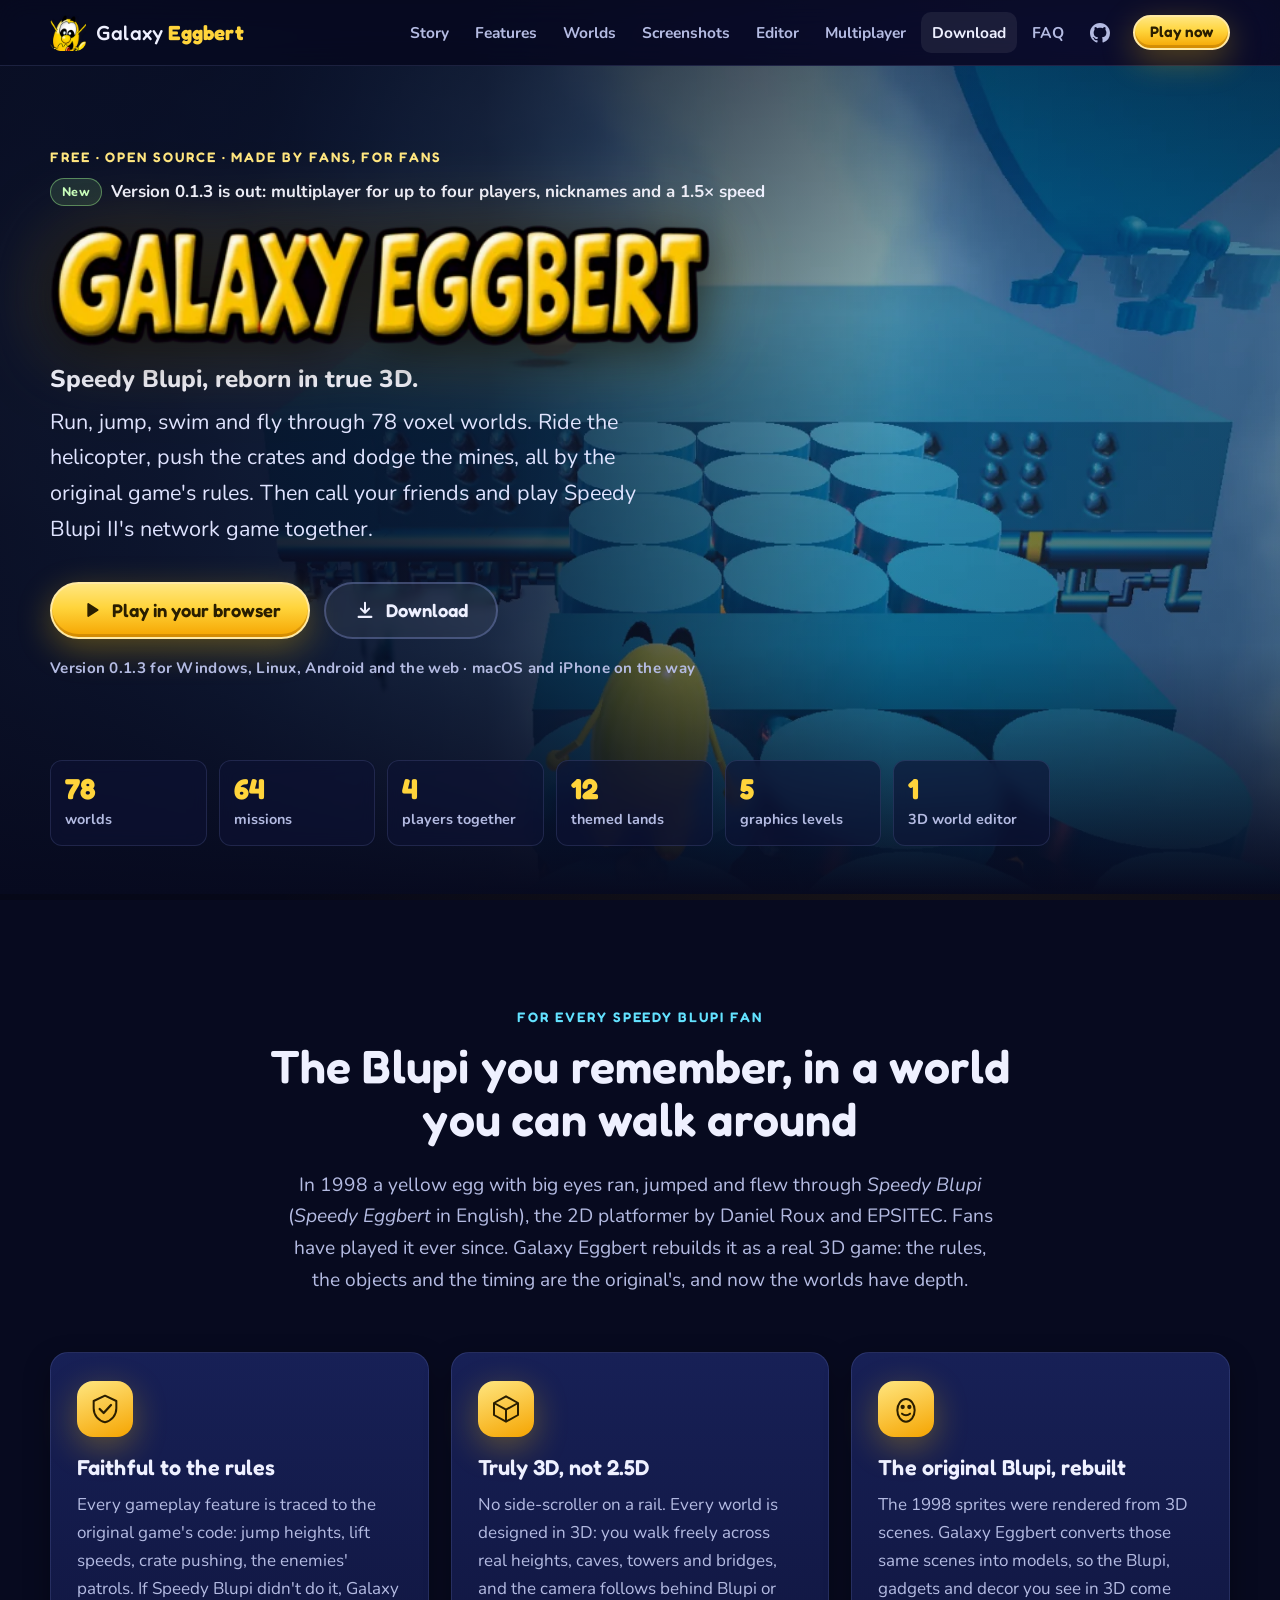
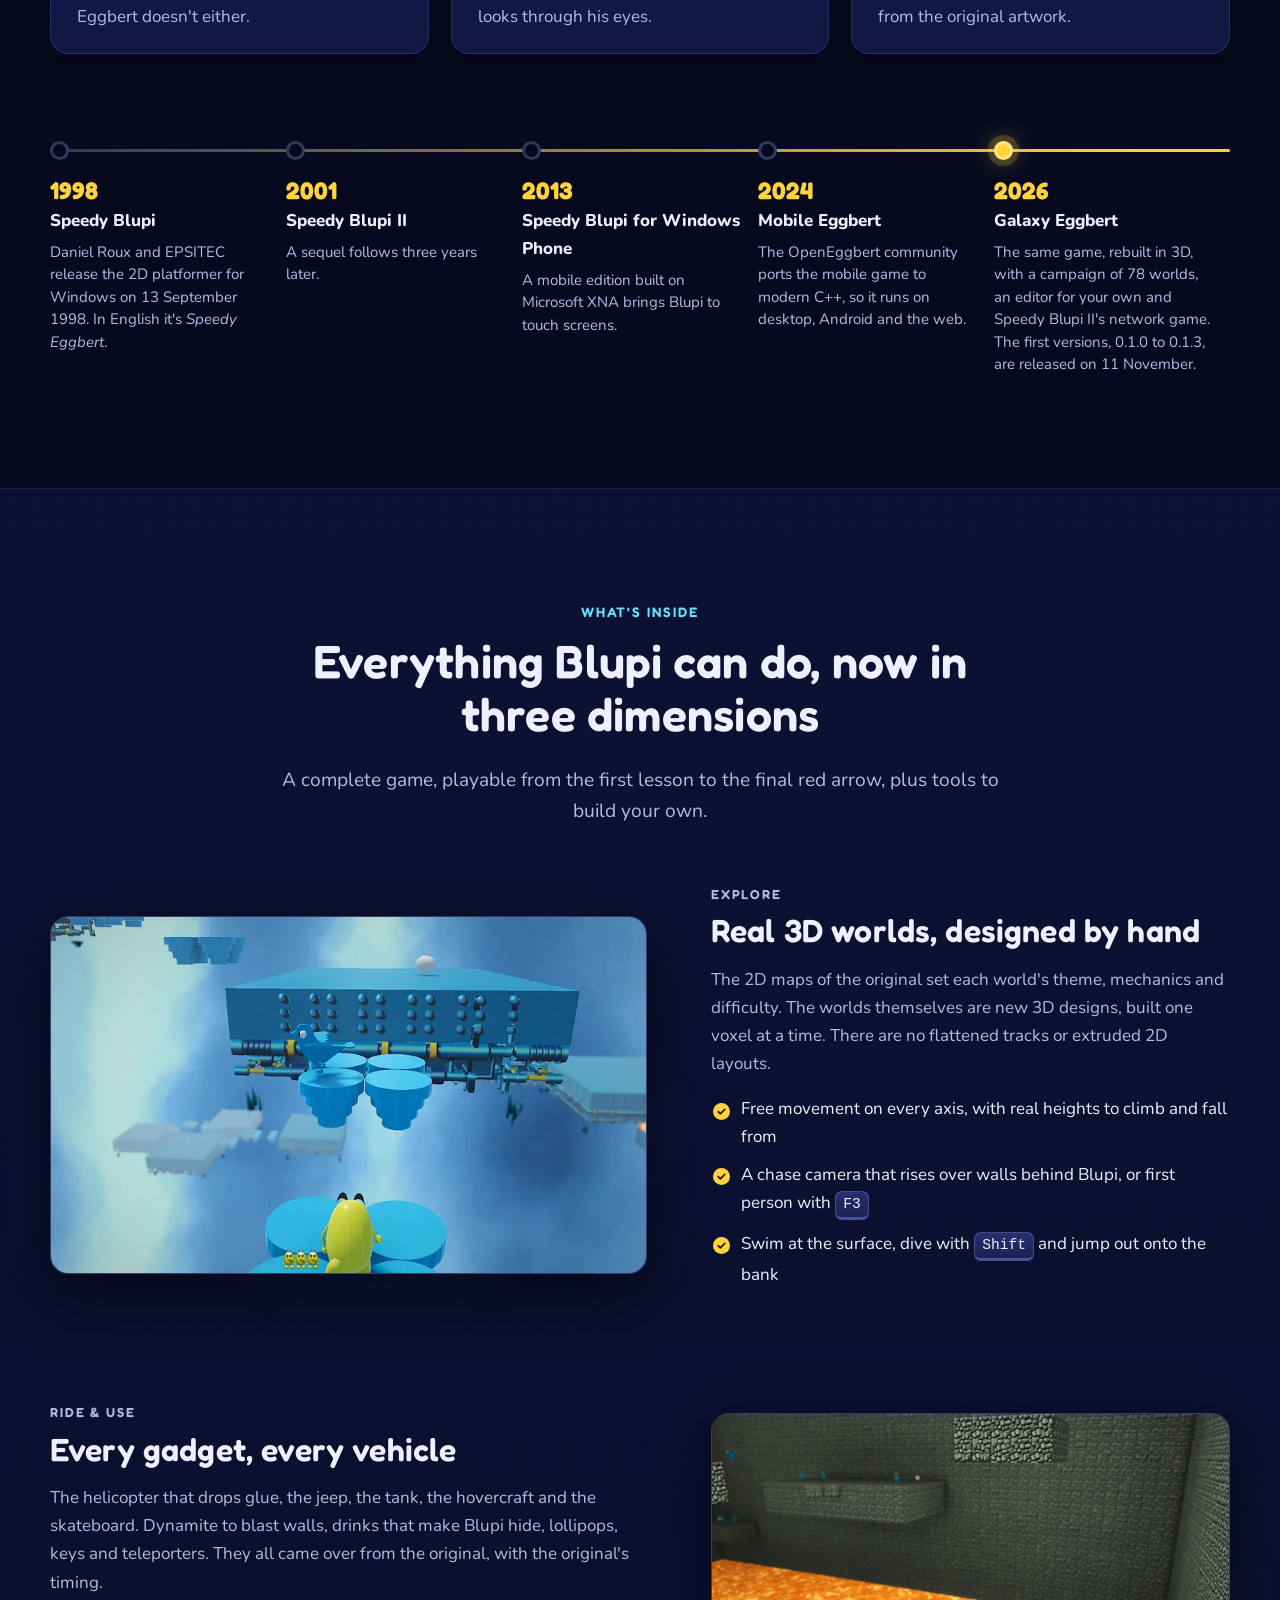
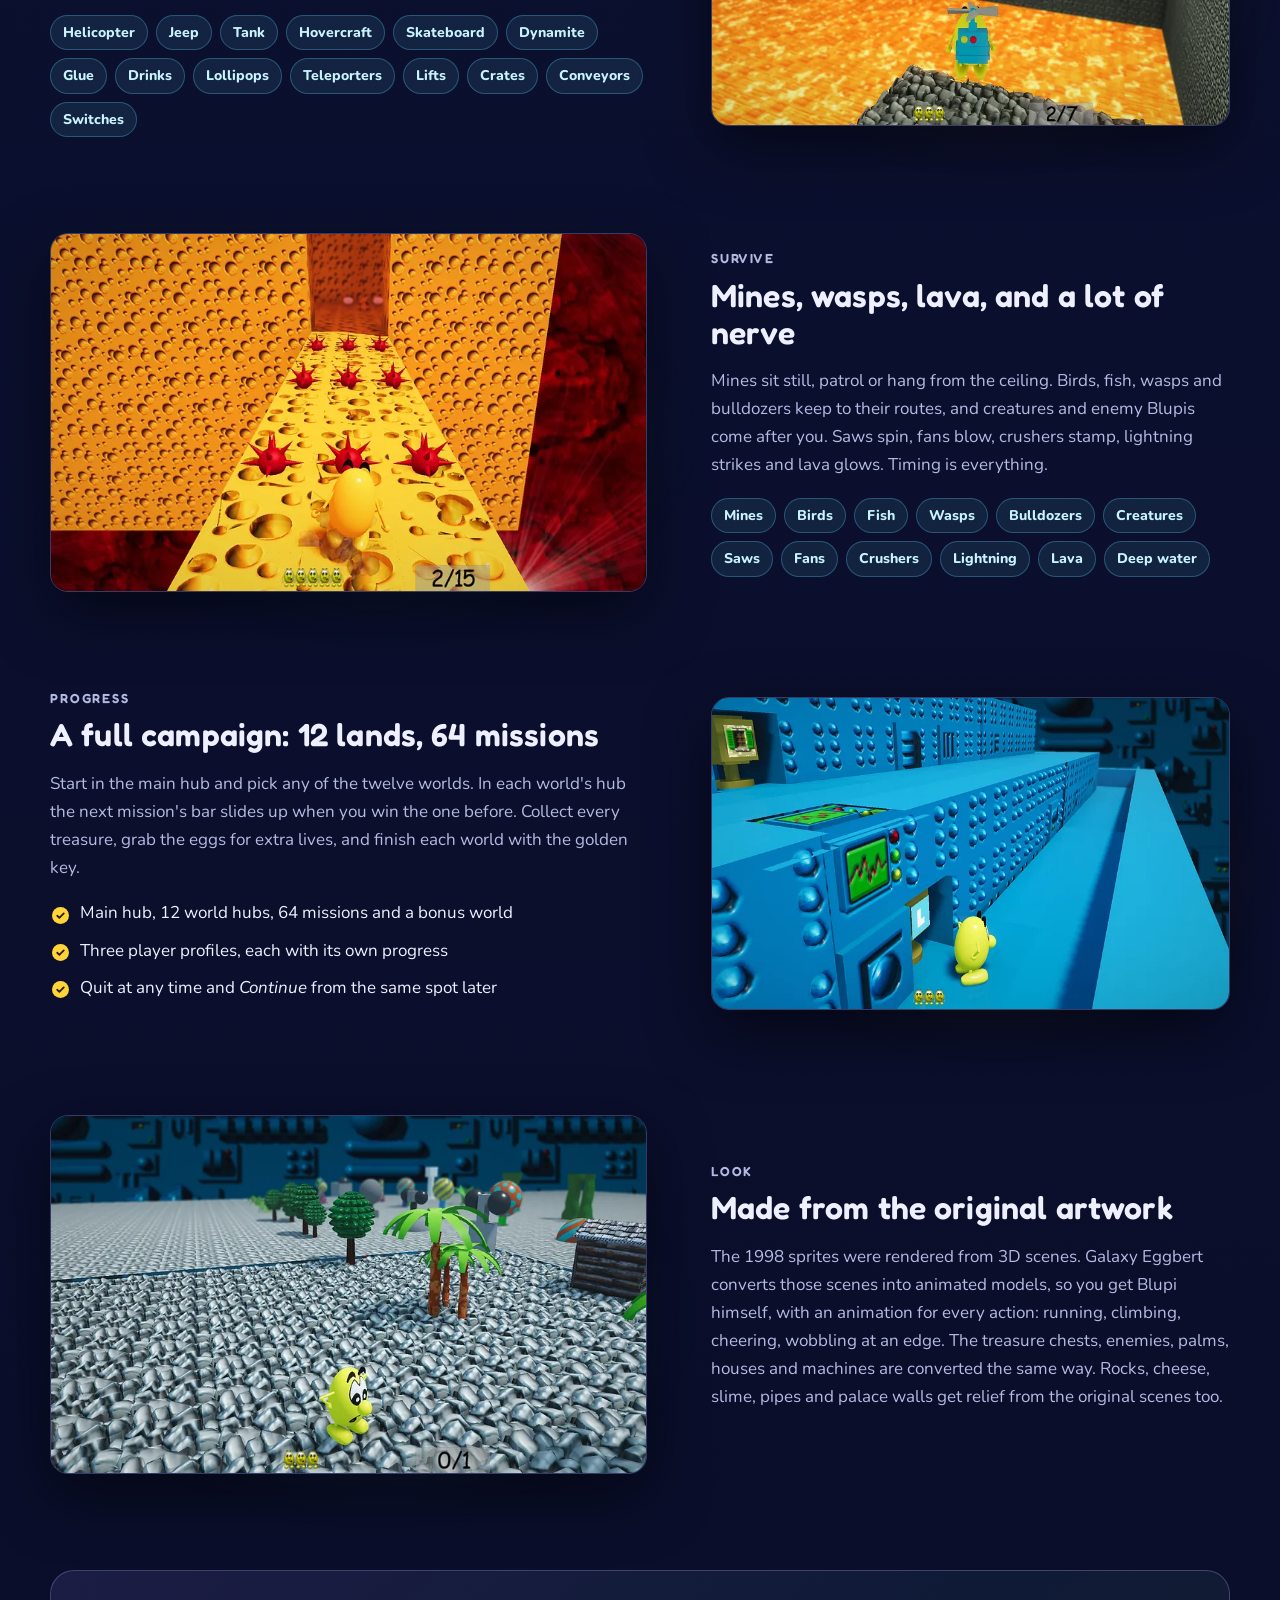
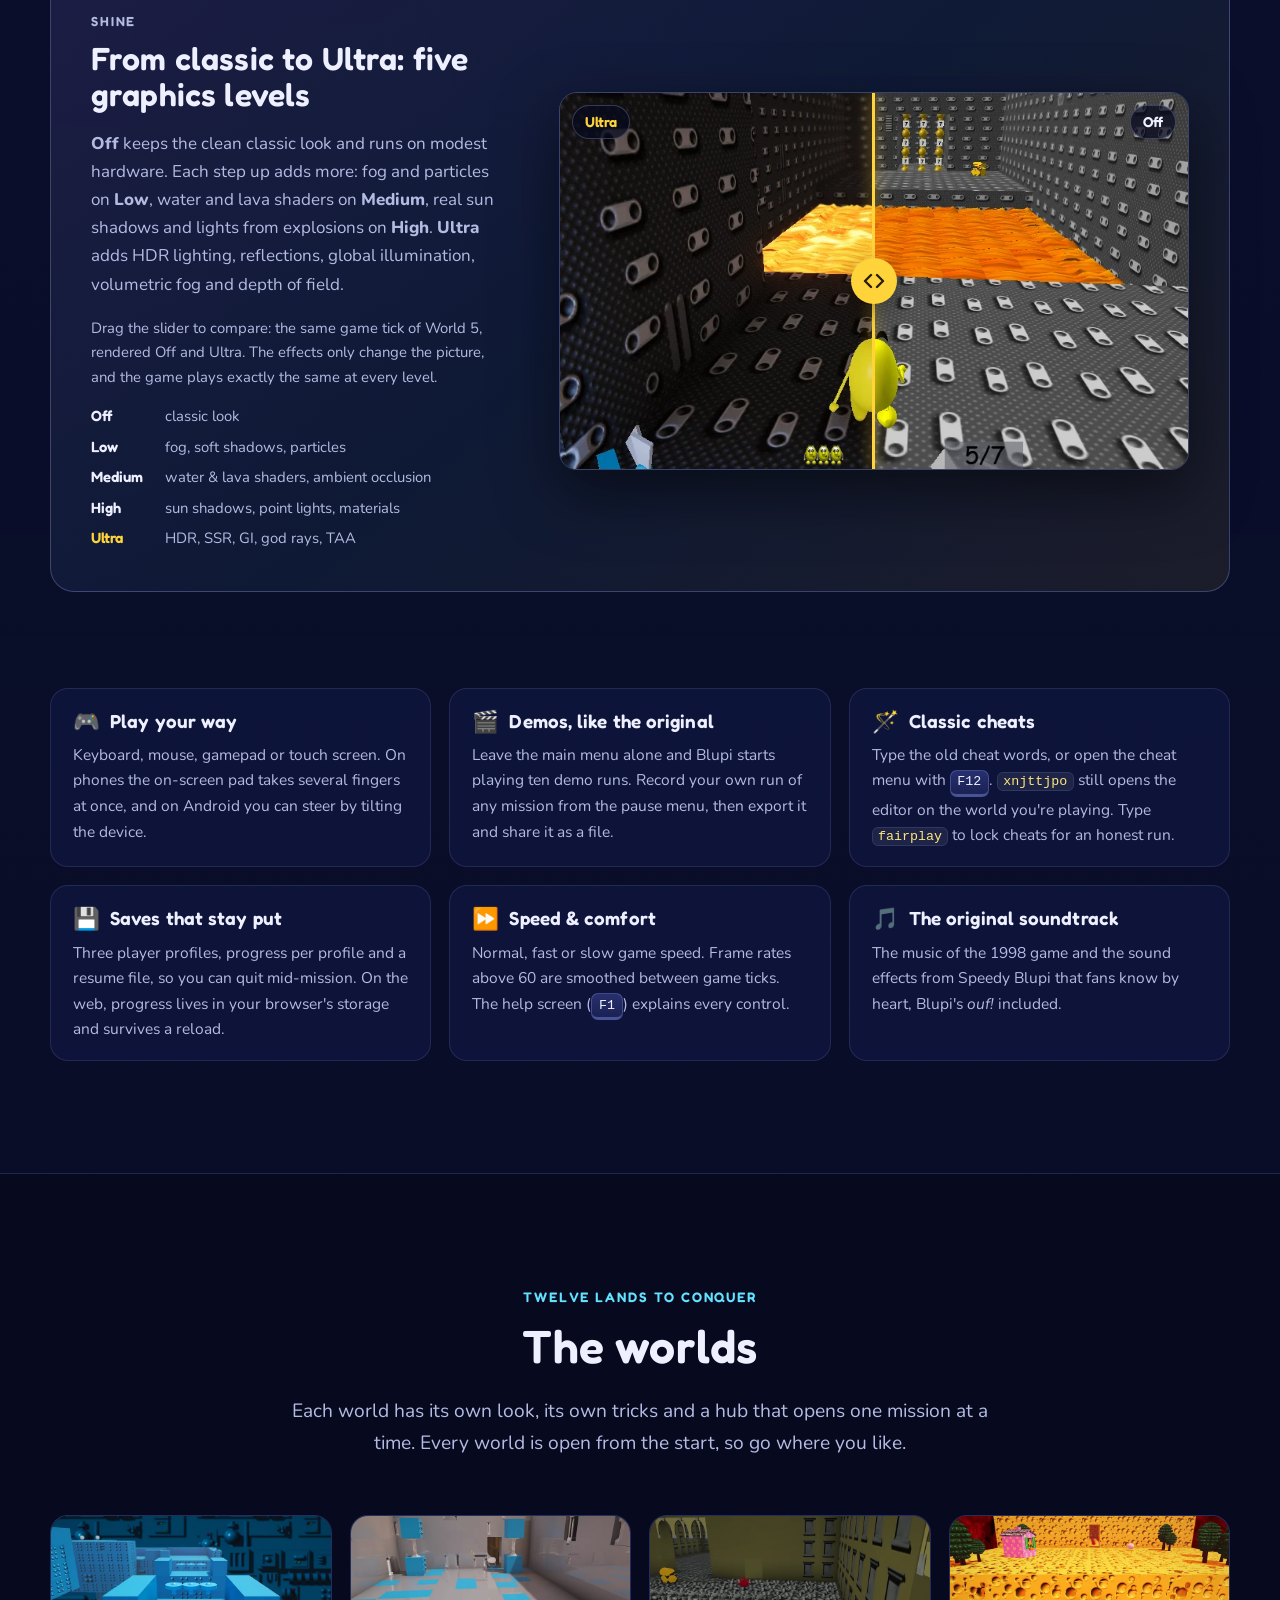
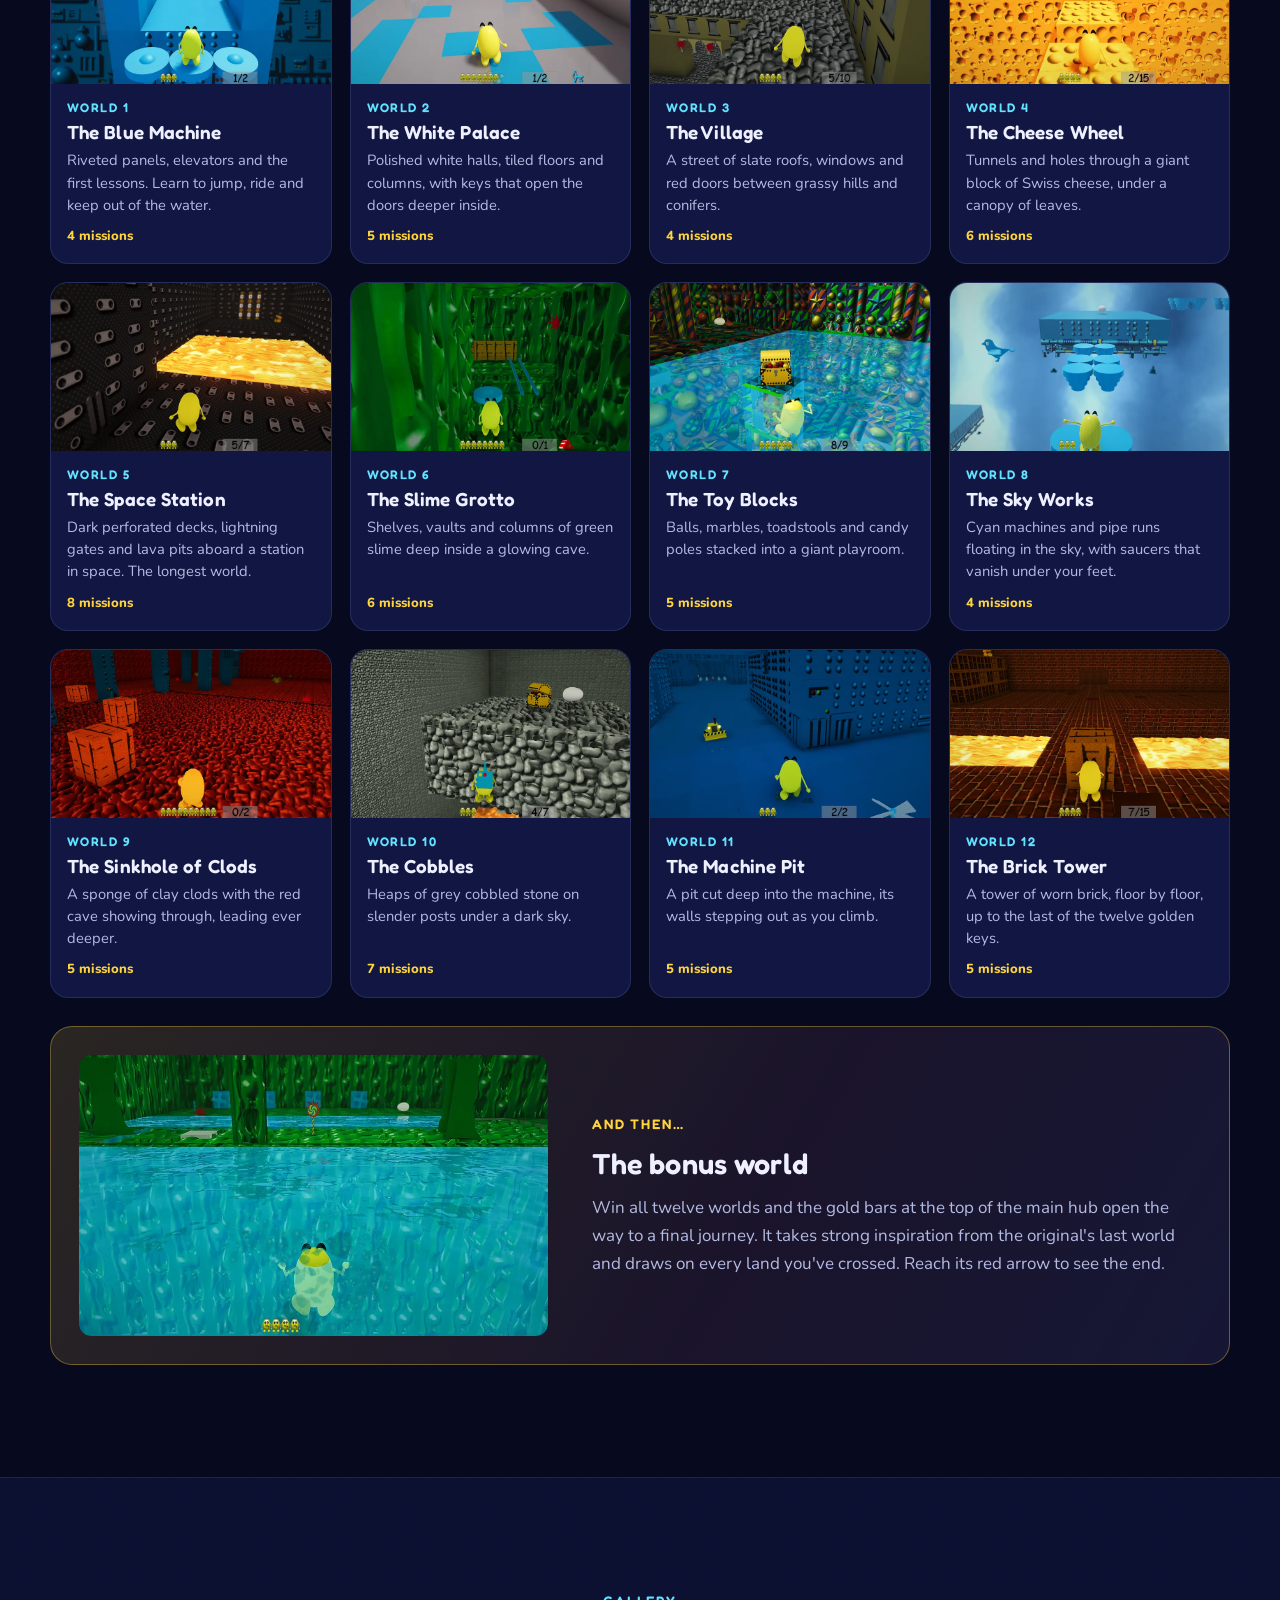
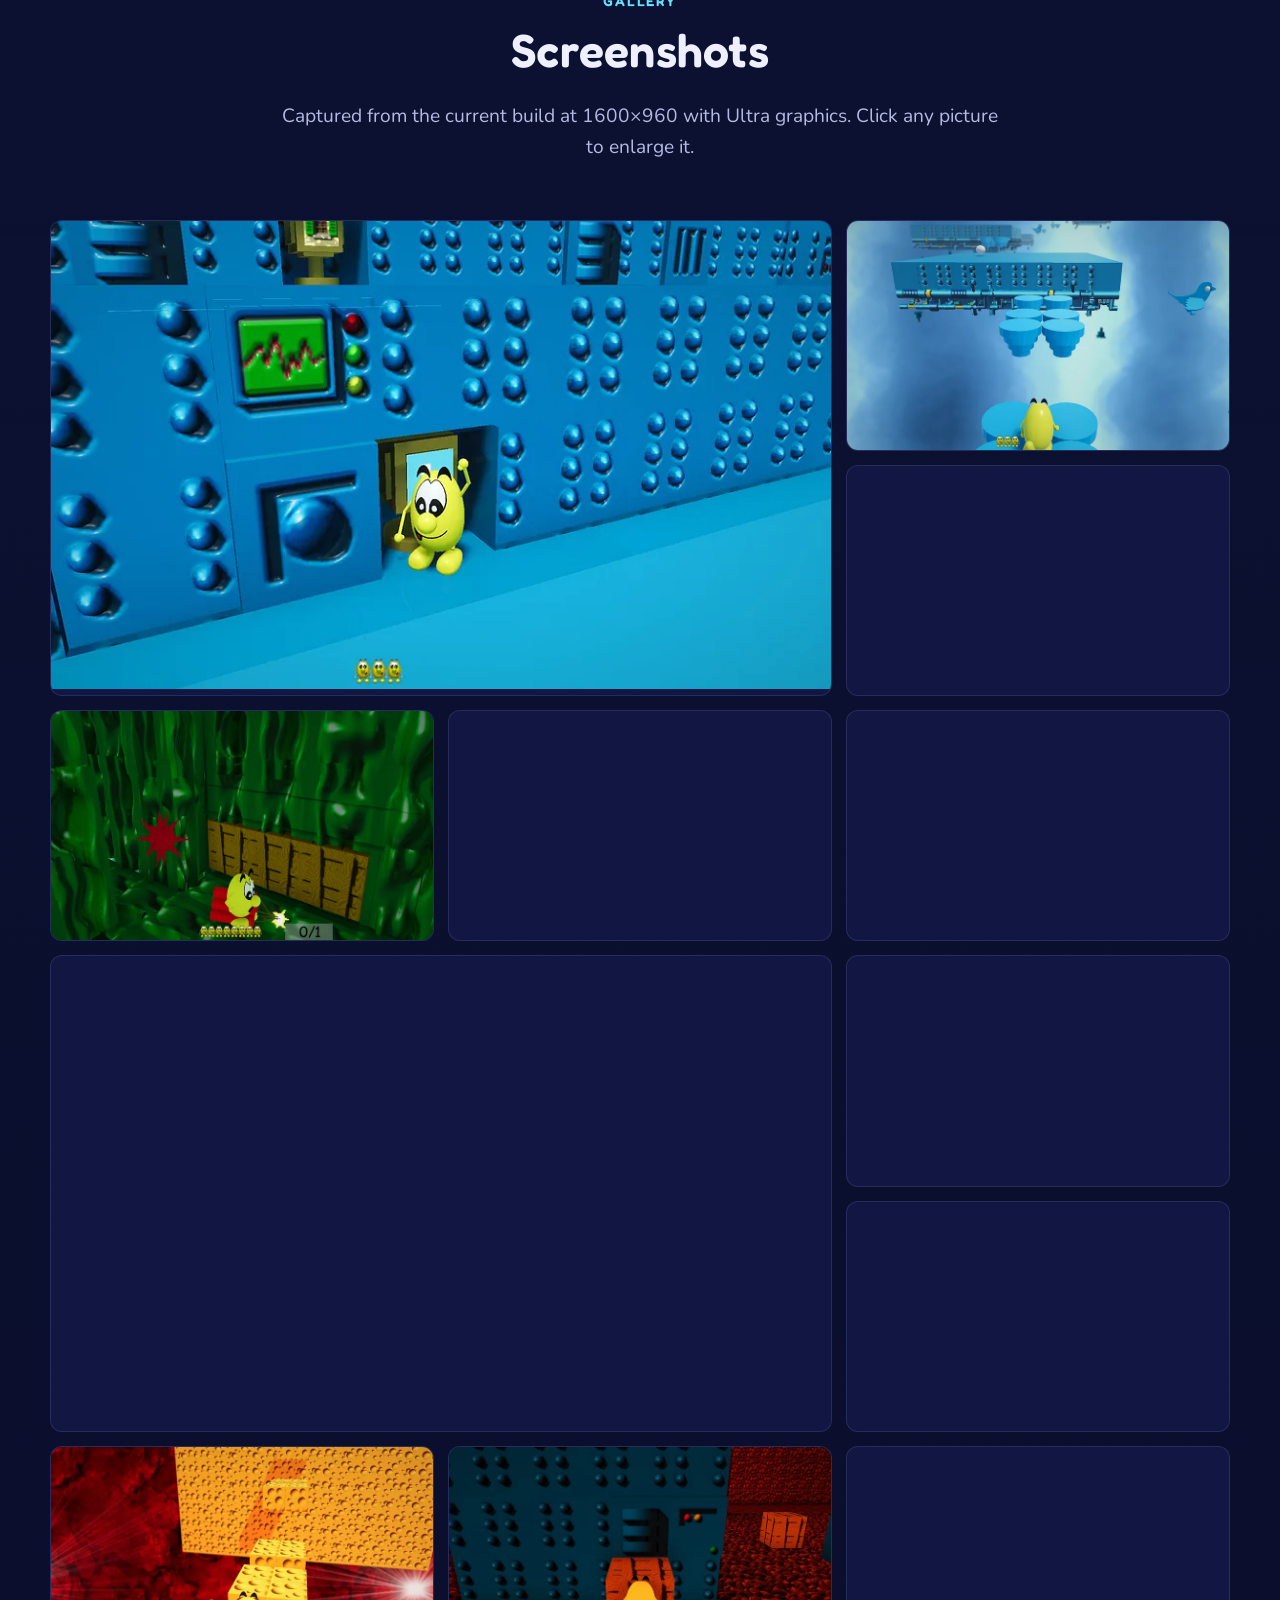
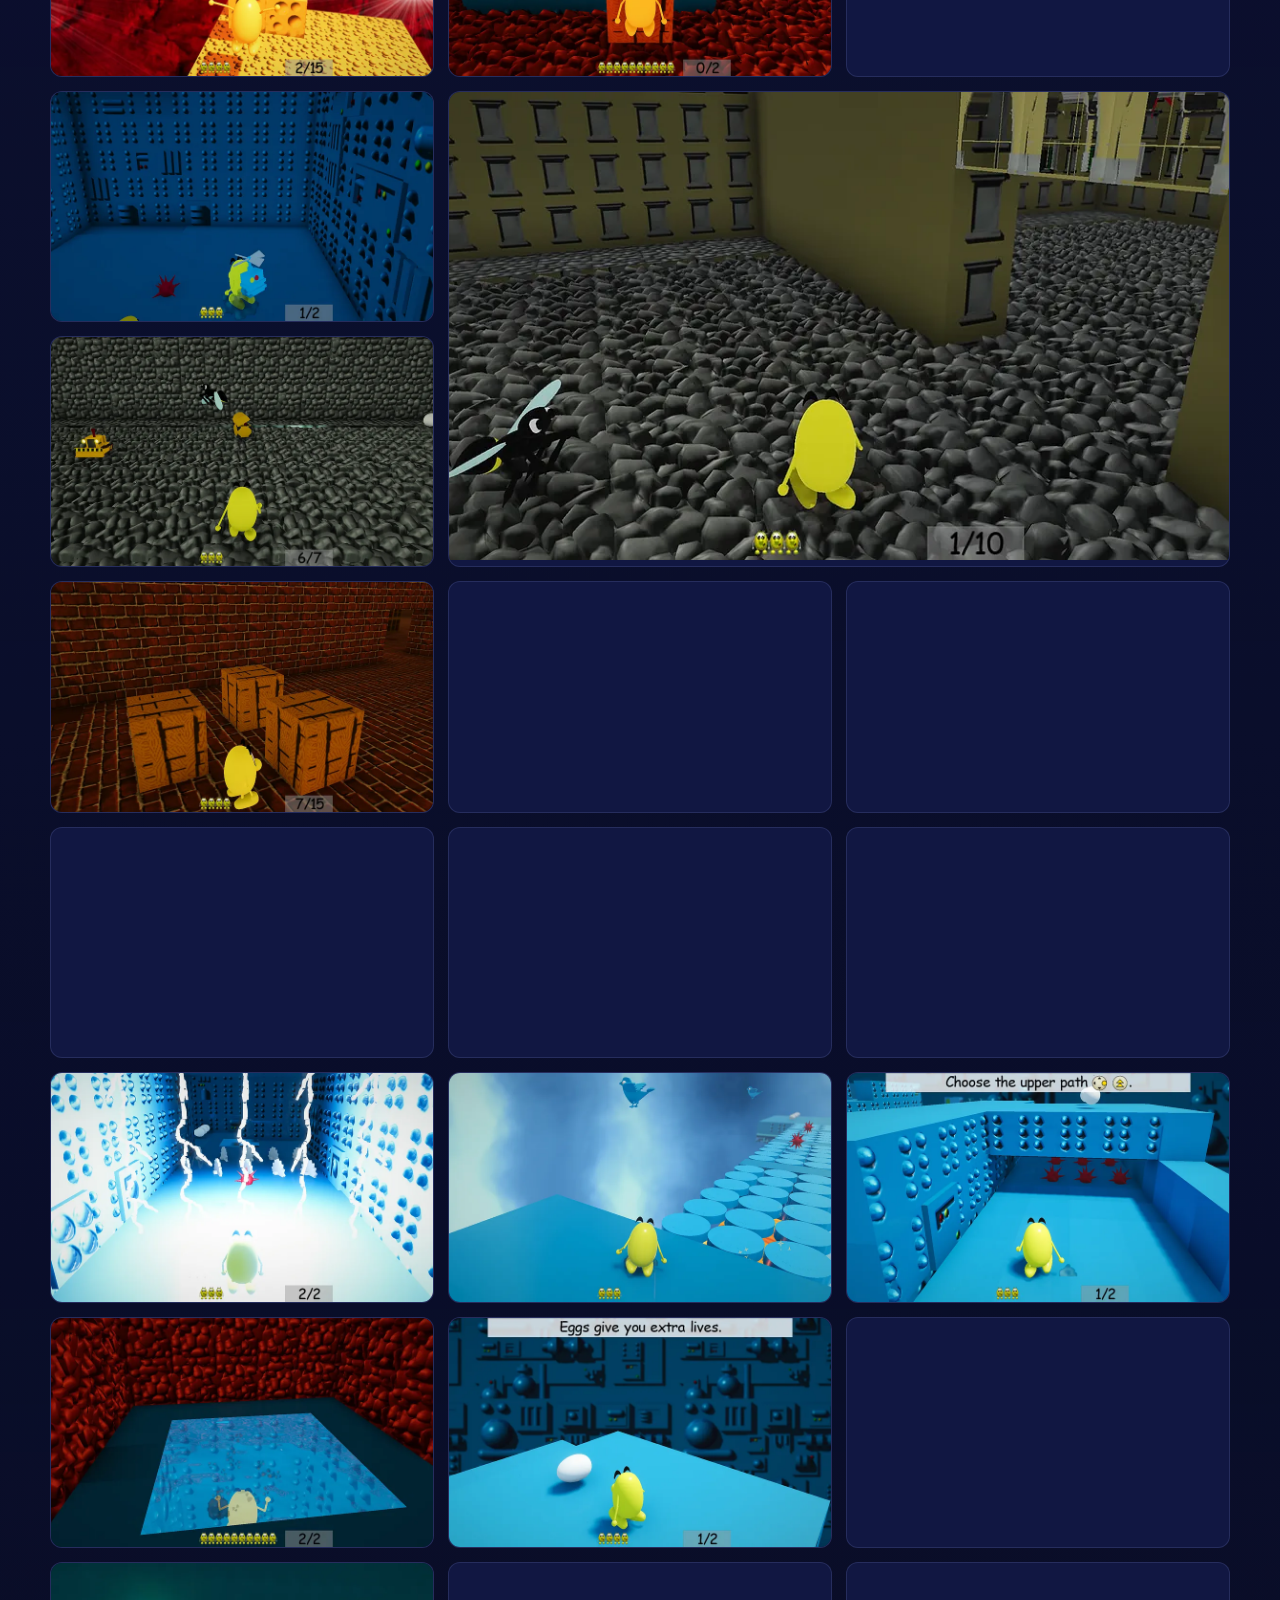
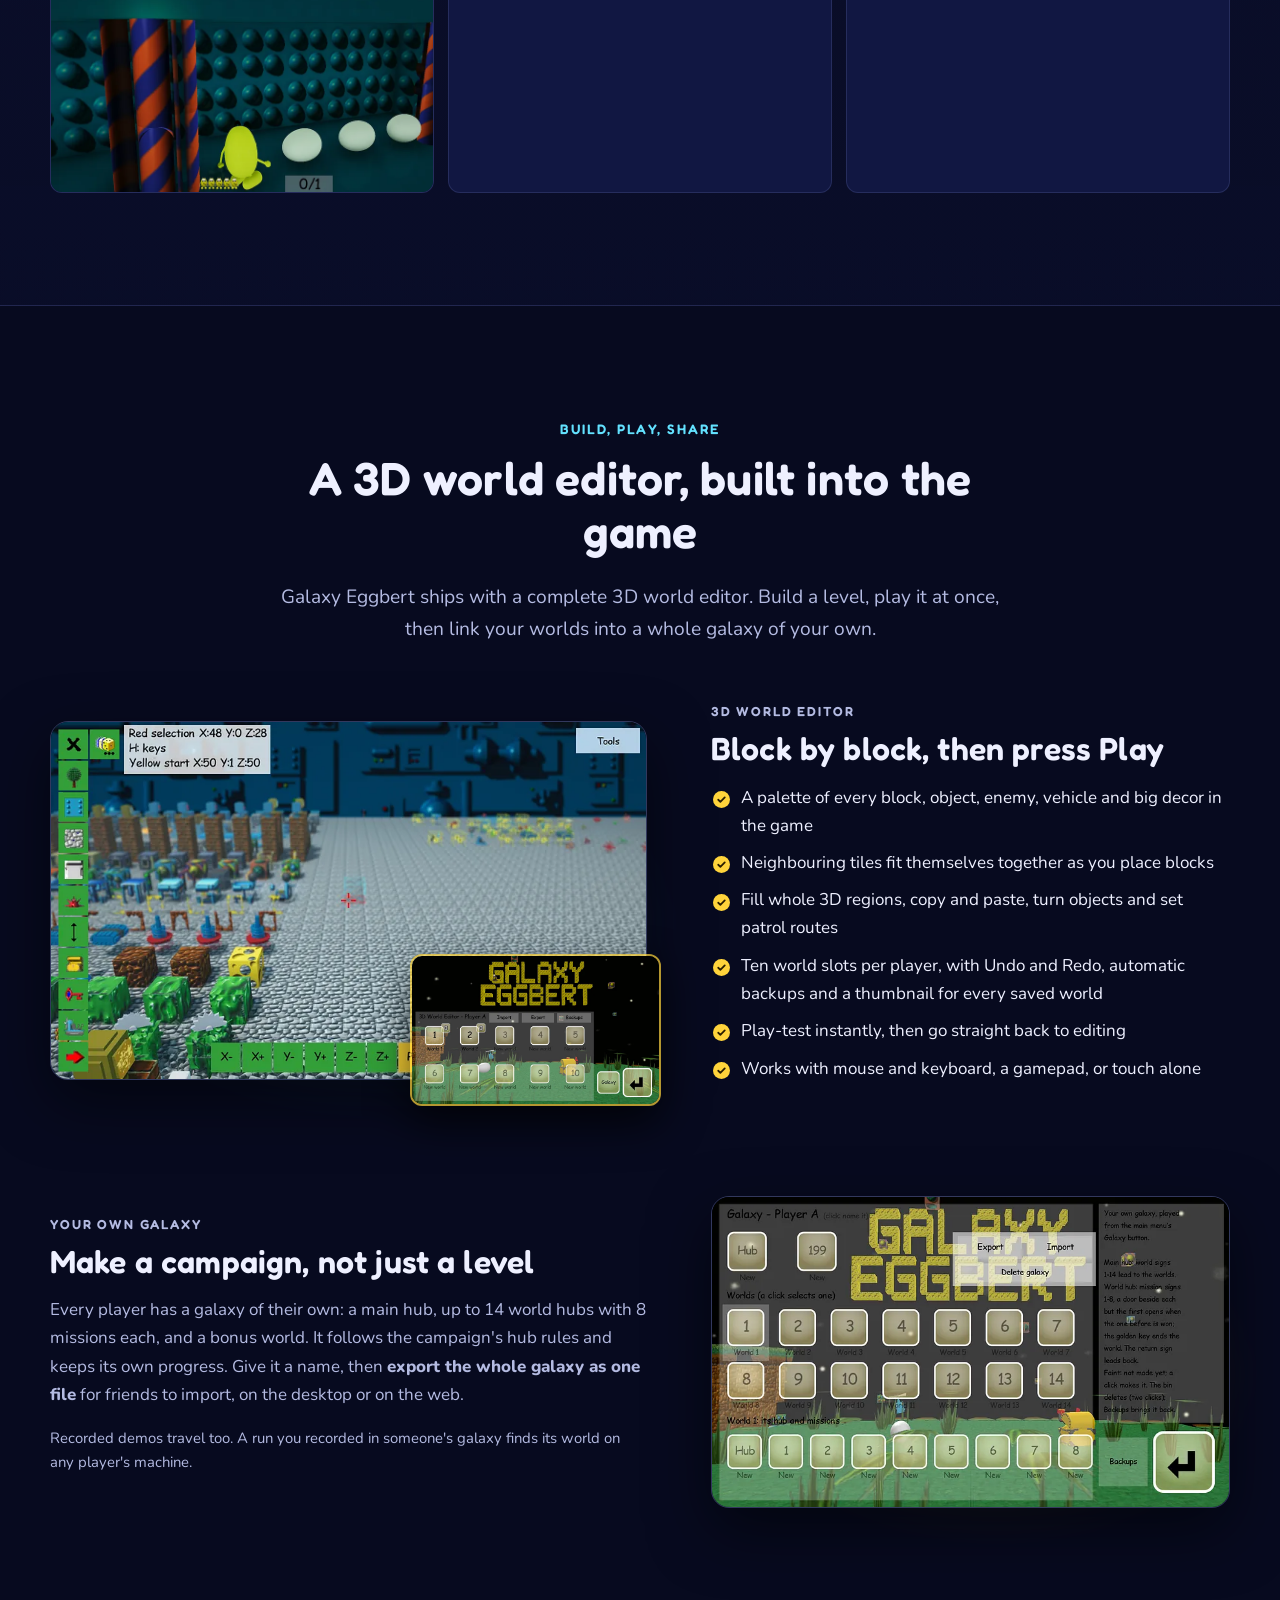
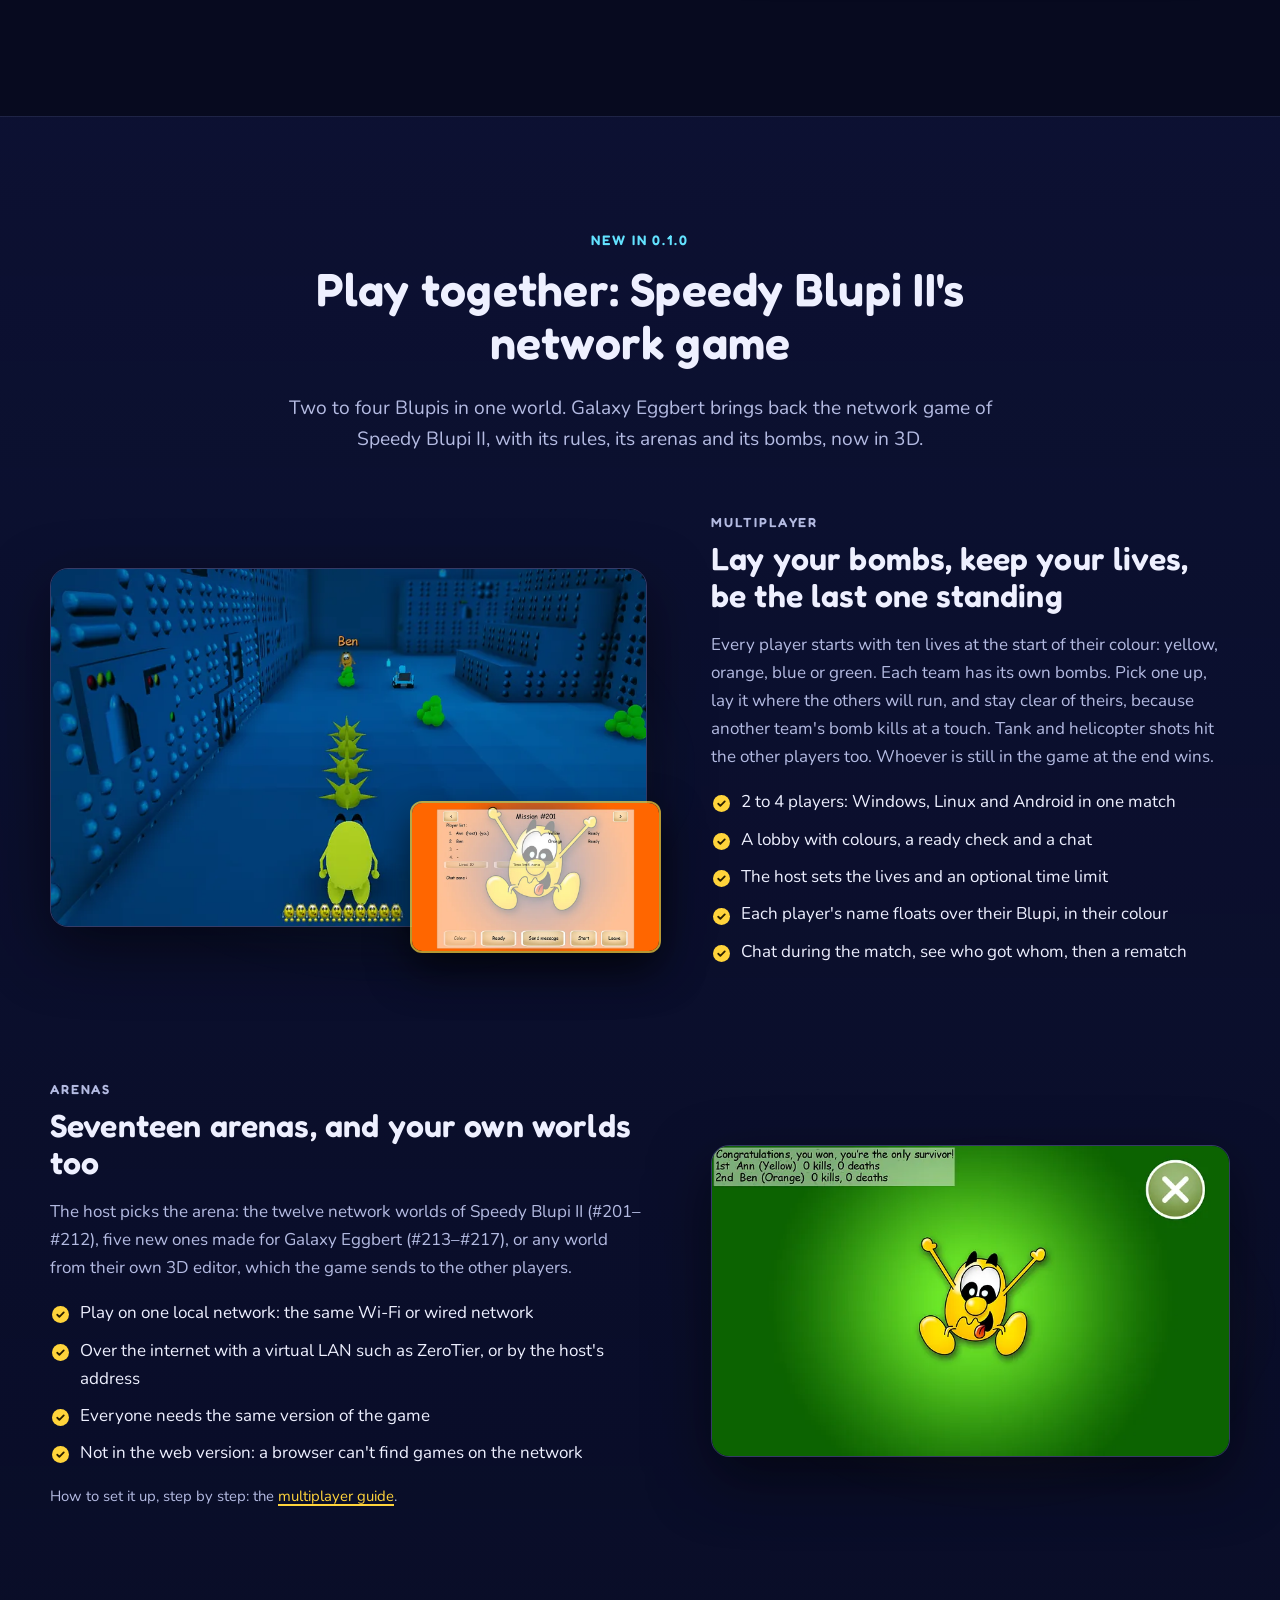
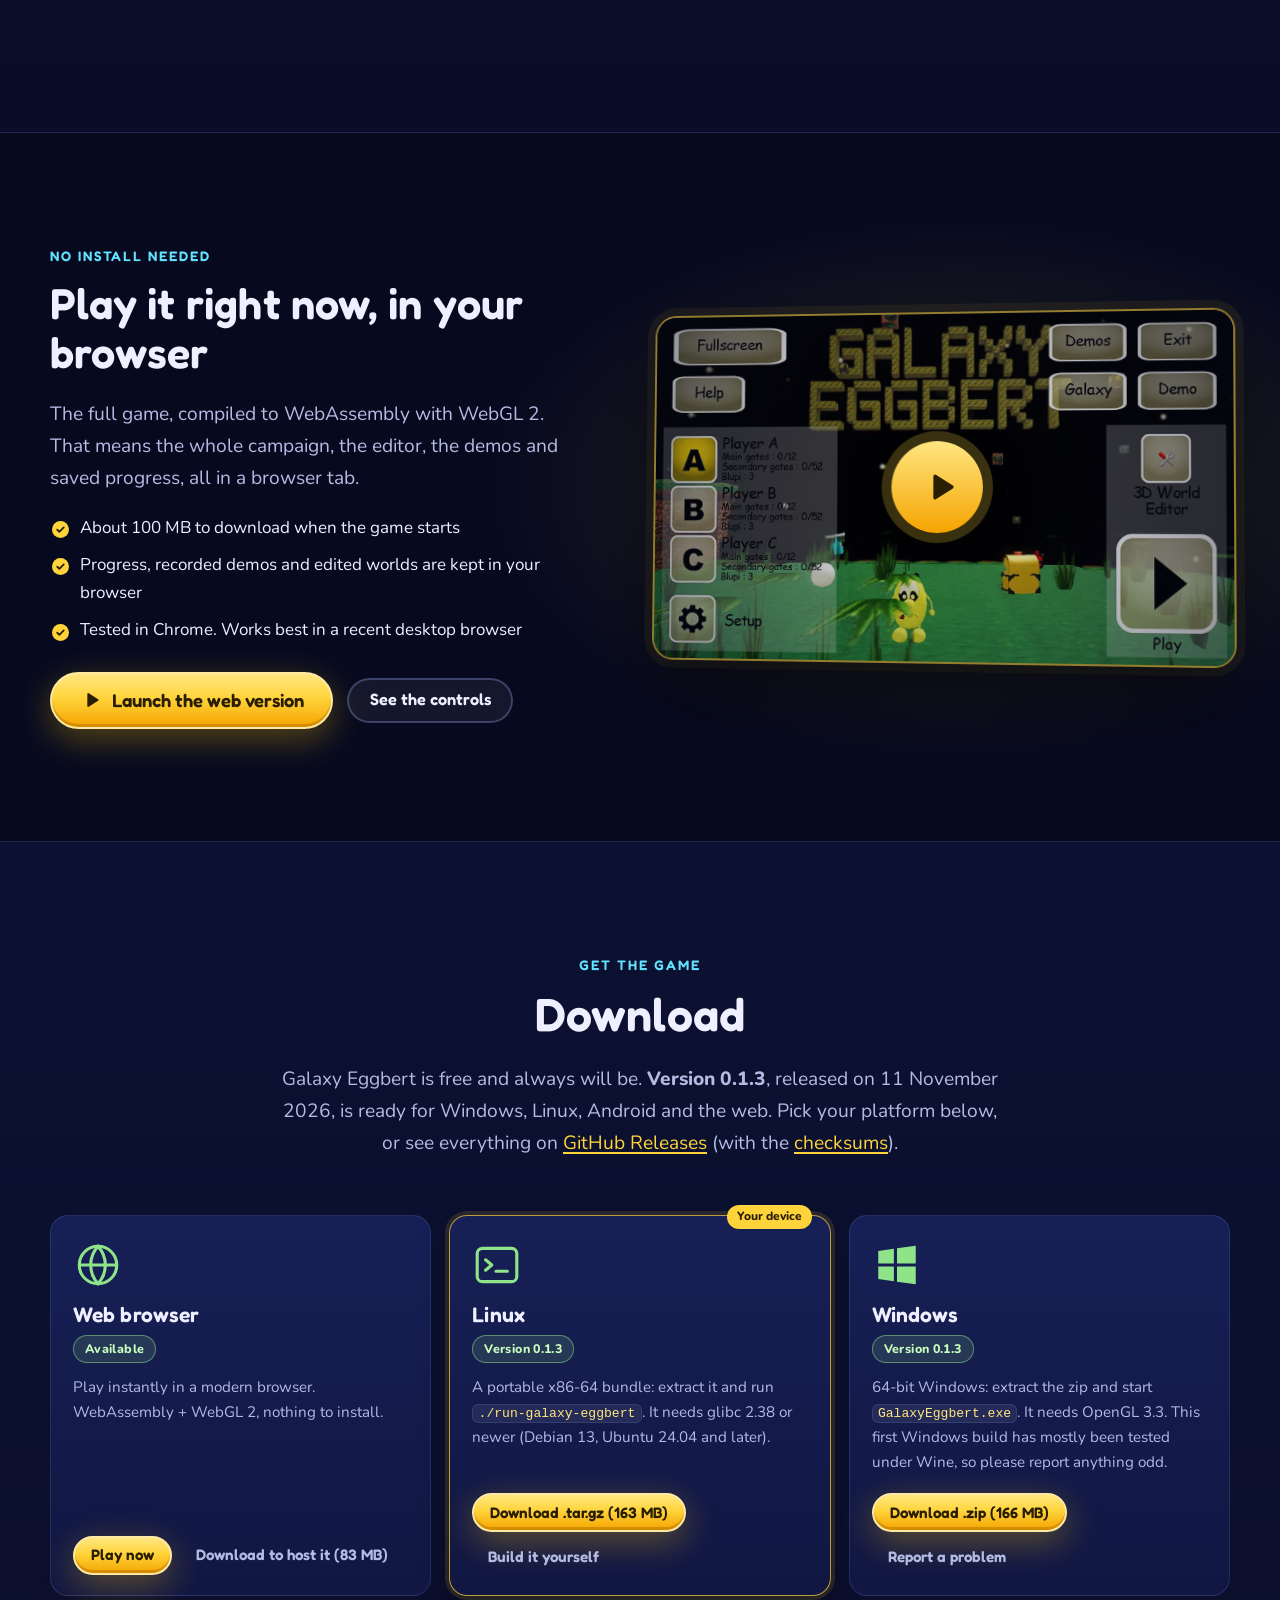
==== commit 18661360: "Galaxy Eggbert 0.1.3: the web build, version and download links, F4's 1.5x speed in the controls" ====
--- a/index.html
+++ b/index.html
@@ -15,7 +15,7 @@
   <meta property="og:type" content="website">
   <meta property="og:site_name" content="Galaxy Eggbert">
   <meta property="og:title" content="Galaxy Eggbert: Speedy Blupi reborn in 3D">
-  <meta property="og:description" content="A free, open-source 3D remake of Speedy Blupi with 78 worlds, every original gadget, a built-in 3D world editor and multiplayer for up to four players. Version 0.1.0 for Windows, Linux, Android and the web.">
+  <meta property="og:description" content="A free, open-source 3D remake of Speedy Blupi with 78 worlds, every original gadget, a built-in 3D world editor and multiplayer for up to four players. Version 0.1.3 for Windows, Linux, Android and the web.">
   <meta property="og:url" content="https://galaxyeggbert.com/">
   <meta property="og:image" content="https://galaxyeggbert.com/assets/img/og-image.jpg">
   <meta property="og:image:width" content="1200">
@@ -35,10 +35,10 @@
     "image": "https://galaxyeggbert.com/assets/img/og-image.jpg",
     "description": "A free, open-source 3D remake of the 1998 platformer Speedy Blupi (Speedy Eggbert).",
     "genre": ["Platformer", "3D platformer", "Puzzle"],
-    "softwareVersion": "0.1.0",
+    "softwareVersion": "0.1.3",
     "playMode": ["SinglePlayer", "MultiPlayer"],
     "numberOfPlayers": { "@type": "QuantitativeValue", "minValue": 1, "maxValue": 4 },
-    "downloadUrl": "https://github.com/openeggbert/galaxy-eggbert/releases/tag/v0.1.0",
+    "downloadUrl": "https://github.com/openeggbert/galaxy-eggbert/releases/tag/v0.1.3",
     "gamePlatform": ["Web browser", "Linux", "Windows", "Android"],
     "applicationCategory": "Game",
     "operatingSystem": "Linux, Windows, Android, Web",
@@ -89,7 +89,7 @@
       </div>
       <div class="wrap hero-inner">
         <p class="eyebrow hero-eyebrow">Free · Open source · Made by fans, for fans</p>
-        <p class="hero-news"><a href="#multiplayer"><span class="pill pill-ok">New</span> Version 0.1.0 is out, with multiplayer for up to four players</a></p>
+        <p class="hero-news"><a href="#multiplayer"><span class="pill pill-ok">New</span> Version 0.1.3 is out: multiplayer for up to four players, nicknames and a 1.5× speed</a></p>
         <h1 class="hero-logo" id="hero-title">
           <img src="assets/img/logo.webp" srcset="assets/img/logo.webp 1x, assets/img/logo@2x.webp 2x" alt="Galaxy Eggbert" width="490" height="90">
         </h1>
@@ -109,7 +109,7 @@
             Download
           </a>
         </div>
-        <p class="hero-platforms">Version 0.1.0 for Windows, Linux, Android and the web · macOS and iPhone on the way</p>
+        <p class="hero-platforms">Version 0.1.3 for Windows, Linux, Android and the web · macOS and iPhone on the way</p>
       </div>
       <div class="wrap">
         <ul class="hero-stats" aria-label="The game in numbers">
@@ -188,7 +188,7 @@
           <li class="tl-now">
             <span class="tl-year">2026</span>
             <span class="tl-title">Galaxy Eggbert</span>
-            <span class="tl-text">The same game, rebuilt in 3D, with a campaign of 78 worlds, an editor for your own and Speedy Blupi&nbsp;II's network game. Version 0.1.0 is released on 11&nbsp;November.</span>
+            <span class="tl-text">The same game, rebuilt in 3D, with a campaign of 78 worlds, an editor for your own and Speedy Blupi&nbsp;II's network game. The first versions, 0.1.0 to 0.1.3, are released on 11&nbsp;November.</span>
           </li>
         </ol>
       </div>
@@ -618,10 +618,10 @@
         <div class="section-head">
           <p class="eyebrow">Get the game</p>
           <h2 id="download-title">Download</h2>
-          <p class="lead">Galaxy Eggbert is free and always will be. <strong>Version 0.1.0</strong>, released on
+          <p class="lead">Galaxy Eggbert is free and always will be. <strong>Version 0.1.3</strong>, released on
             11&nbsp;November 2026, is ready for Windows, Linux, Android and the web. Pick your platform below, or see
-            everything on <a href="https://github.com/openeggbert/galaxy-eggbert/releases/tag/v0.1.0" rel="noopener">GitHub Releases</a>
-            (with the <a href="https://github.com/openeggbert/galaxy-eggbert/releases/download/v0.1.0/SHA256SUMS.txt" rel="noopener">checksums</a>).</p>
+            everything on <a href="https://github.com/openeggbert/galaxy-eggbert/releases/tag/v0.1.3" rel="noopener">GitHub Releases</a>
+            (with the <a href="https://github.com/openeggbert/galaxy-eggbert/releases/download/v0.1.3/SHA256SUMS.txt" rel="noopener">checksums</a>).</p>
         </div>
 
         <!--
@@ -640,7 +640,7 @@
             <p>Play instantly in a modern browser. WebAssembly + WebGL&nbsp;2, nothing to install.</p>
             <div class="dl-actions">
               <a class="btn btn-primary" href="play/">Play now</a>
-              <a class="btn btn-link" href="https://github.com/openeggbert/galaxy-eggbert/releases/download/v0.1.0/GalaxyEggbert-0.1.0-web.zip" rel="noopener">Download to host it (83&nbsp;MB)</a>
+              <a class="btn btn-link" href="https://github.com/openeggbert/galaxy-eggbert/releases/download/v0.1.3/GalaxyEggbert-0.1.3-web.zip" rel="noopener">Download to host it (83&nbsp;MB)</a>
             </div>
           </article>
 
@@ -649,11 +649,11 @@
               <svg viewBox="0 0 48 48"><rect x="5" y="8" width="38" height="32" rx="5" fill="none" stroke="currentColor" stroke-width="3"/><path d="m13 19 6 5-6 5M23 30h11" fill="none" stroke="currentColor" stroke-width="3" stroke-linecap="round" stroke-linejoin="round"/></svg>
             </div>
             <h3>Linux</h3>
-            <span class="pill pill-ok">Version 0.1.0</span>
+            <span class="pill pill-ok">Version 0.1.3</span>
             <p>A portable x86-64 bundle: extract it and run <code>./run-galaxy-eggbert</code>. It needs glibc&nbsp;2.38 or newer
               (Debian&nbsp;13, Ubuntu&nbsp;24.04 and later).</p>
             <div class="dl-actions">
-              <a class="btn btn-primary" href="https://github.com/openeggbert/galaxy-eggbert/releases/download/v0.1.0/GalaxyEggbert-0.1.0-linux-x86_64.tar.gz" rel="noopener">Download .tar.gz (163&nbsp;MB)</a>
+              <a class="btn btn-primary" href="https://github.com/openeggbert/galaxy-eggbert/releases/download/v0.1.3/GalaxyEggbert-0.1.3-linux-x86_64.tar.gz" rel="noopener">Download .tar.gz (163&nbsp;MB)</a>
               <a class="btn btn-link" href="#build-linux">Build it yourself</a>
             </div>
           </article>
@@ -663,11 +663,11 @@
               <svg viewBox="0 0 48 48"><path d="M6 10.5 21 8.4v14.1H6zM24 8l18-2.5v17H24zM6 25.5h15v14.1L6 37.5zM24 25.5h18v17L24 40z" fill="currentColor"/></svg>
             </div>
             <h3>Windows</h3>
-            <span class="pill pill-ok">Version 0.1.0</span>
+            <span class="pill pill-ok">Version 0.1.3</span>
             <p>64-bit Windows: extract the zip and start <code>GalaxyEggbert.exe</code>. It needs OpenGL&nbsp;3.3.
               This first Windows build has mostly been tested under Wine, so please report anything odd.</p>
             <div class="dl-actions">
-              <a class="btn btn-primary" href="https://github.com/openeggbert/galaxy-eggbert/releases/download/v0.1.0/GalaxyEggbert-0.1.0-windows-x86_64.zip" rel="noopener">Download .zip (166&nbsp;MB)</a>
+              <a class="btn btn-primary" href="https://github.com/openeggbert/galaxy-eggbert/releases/download/v0.1.3/GalaxyEggbert-0.1.3-windows-x86_64.zip" rel="noopener">Download .zip (166&nbsp;MB)</a>
               <a class="btn btn-link" href="https://github.com/openeggbert/galaxy-eggbert/issues" rel="noopener">Report a problem</a>
             </div>
           </article>
@@ -677,11 +677,11 @@
               <svg viewBox="0 0 48 48"><path d="M10 30a14 14 0 0 1 28 0z" fill="currentColor"/><path d="m15 15-3-5M33 15l3-5" stroke="currentColor" stroke-width="3" stroke-linecap="round"/><circle cx="18" cy="23" r="2" fill="var(--bg)"/><circle cx="30" cy="23" r="2" fill="var(--bg)"/><rect x="10" y="32" width="28" height="9" rx="3" fill="currentColor" opacity=".55"/></svg>
             </div>
             <h3>Android</h3>
-            <span class="pill pill-ok">Version 0.1.0</span>
+            <span class="pill pill-ok">Version 0.1.3</span>
             <p>An APK for arm64 phones and tablets with Android&nbsp;7.0 or newer, with touch and tilt controls. Allow installing
               from your browser or file manager when Android asks.</p>
             <div class="dl-actions">
-              <a class="btn btn-primary" href="https://github.com/openeggbert/galaxy-eggbert/releases/download/v0.1.0/GalaxyEggbert-0.1.0-android-arm64.apk" rel="noopener">Download .apk (123&nbsp;MB)</a>
+              <a class="btn btn-primary" href="https://github.com/openeggbert/galaxy-eggbert/releases/download/v0.1.3/GalaxyEggbert-0.1.3-android-arm64.apk" rel="noopener">Download .apk (123&nbsp;MB)</a>
               <a class="btn btn-link" href="https://github.com/openeggbert/galaxy-eggbert/blob/develop/ANDROID.md" rel="noopener">Build the APK</a>
             </div>
           </article>
@@ -726,7 +726,7 @@
           <details id="self-host">
             <summary>Host the web version yourself</summary>
             <p>The web build is a set of static files: <code>GalaxyEggbert.html</code>, <code>.js</code>, <code>.wasm</code>, <code>.data</code>
-              and the <code>Content/music</code> folder. <a href="https://github.com/openeggbert/galaxy-eggbert/releases/download/v0.1.0/GalaxyEggbert-0.1.0-web.zip" rel="noopener">Download them as one zip</a>
+              and the <code>Content/music</code> folder. <a href="https://github.com/openeggbert/galaxy-eggbert/releases/download/v0.1.3/GalaxyEggbert-0.1.3-web.zip" rel="noopener">Download them as one zip</a>
               and serve them over HTTP(S) from any web server. Opening the file from disk won't work.
               To build it yourself, use Emscripten:</p>
 <pre><code>emcmake cmake -S . -B build-cna-webgl2 -DGALAXY_EGGBERT_BUILD_CNA=ON \
@@ -777,7 +777,7 @@
               <div><dt><kbd>Right Shift</kbd></dt><dd>Look up · helicopter up</dd></div>
               <div><dt><kbd>Esc</kbd></dt><dd>Pause · continue</dd></div>
               <div><dt><kbd>F3</kbd></dt><dd>First / third person</dd></div>
-              <div><dt><kbd>F5</kbd> <kbd>F6</kbd> · <kbd>Tab</kbd></dt><dd>Normal / fast · slow speed</dd></div>
+              <div><dt><kbd>F5</kbd> <kbd>F4</kbd> <kbd>F6</kbd> · <kbd>Tab</kbd></dt><dd>Speed 1× / 1.5× / 2× · slow</dd></div>
               <div><dt><kbd>F11</kbd></dt><dd>Full screen</dd></div>
             </dl>
           </div>
@@ -882,12 +882,12 @@
               <li>Web version, plus keyboard, gamepad and touch input</li>
               <li>Multiplayer for 2 to 4 players: Speedy Blupi&nbsp;II's network game</li>
               <li>The first release, 0.1.0: Windows, Linux, Android and the web</li>
+              <li>Nicknames for players A, B and C, and a 1.5× game speed (0.1.1–0.1.3)</li>
             </ul>
           </div>
           <div class="road-col">
             <h3><span class="dot dot-now"></span>In progress</h3>
             <ul>
-              <li>Nicknames for players A, B and C, shown in multiplayer</li>
               <li>Multiplayer matches between more real machines and over the internet</li>
               <li>Testing the Windows build on more PCs</li>
               <li>More testing with real gamepads and touch screens</li>
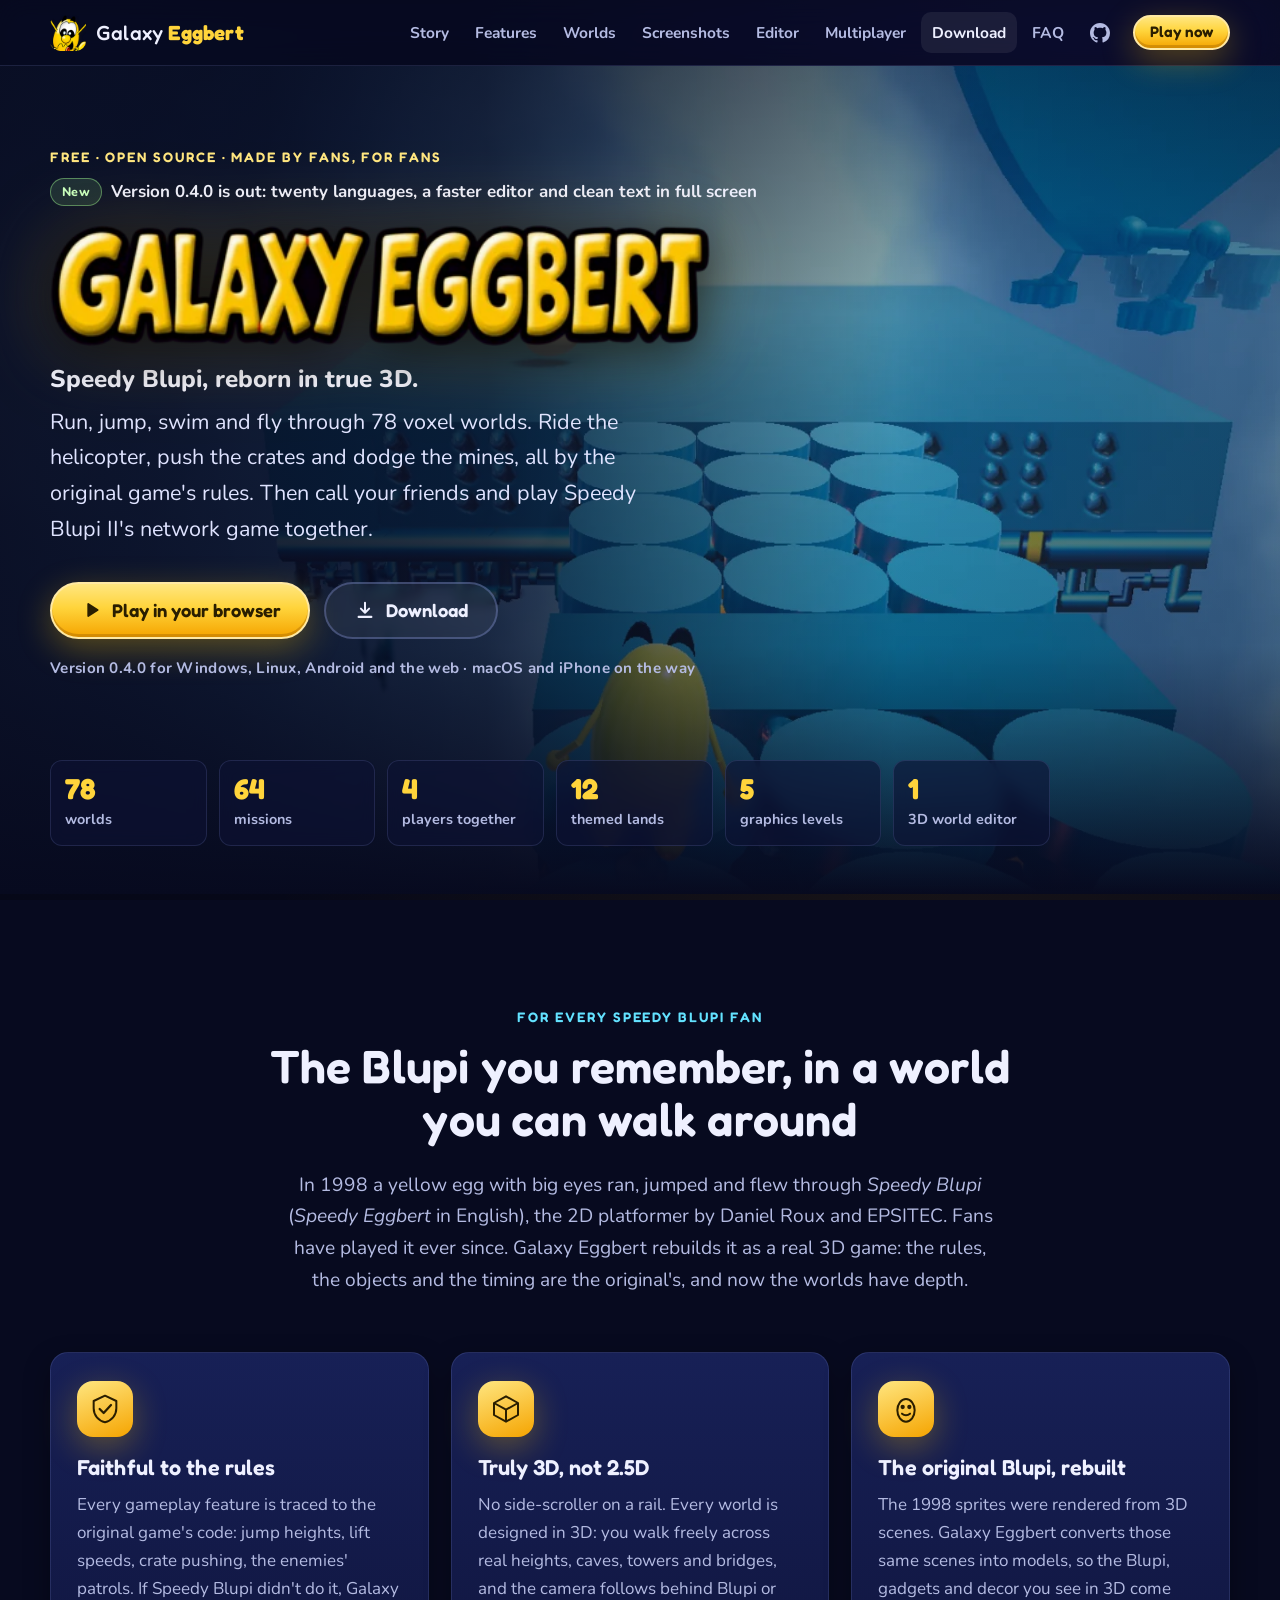
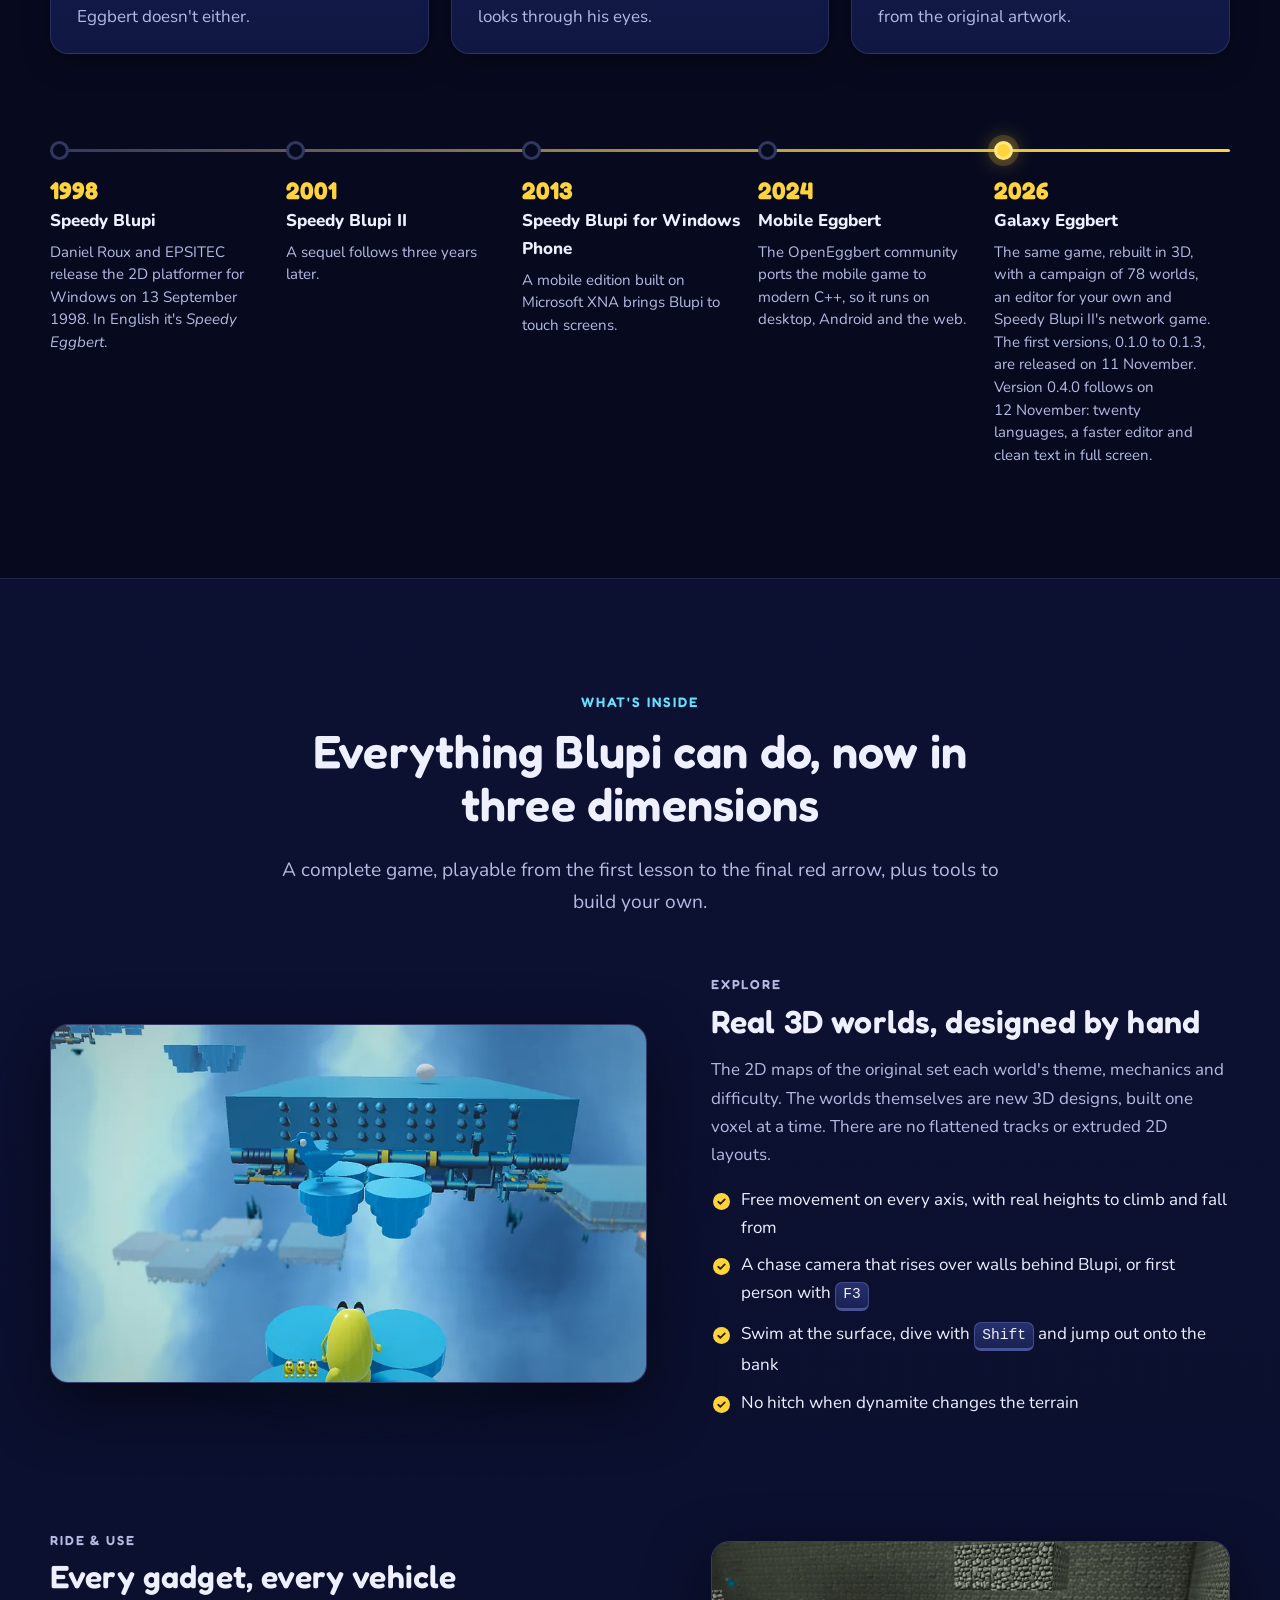
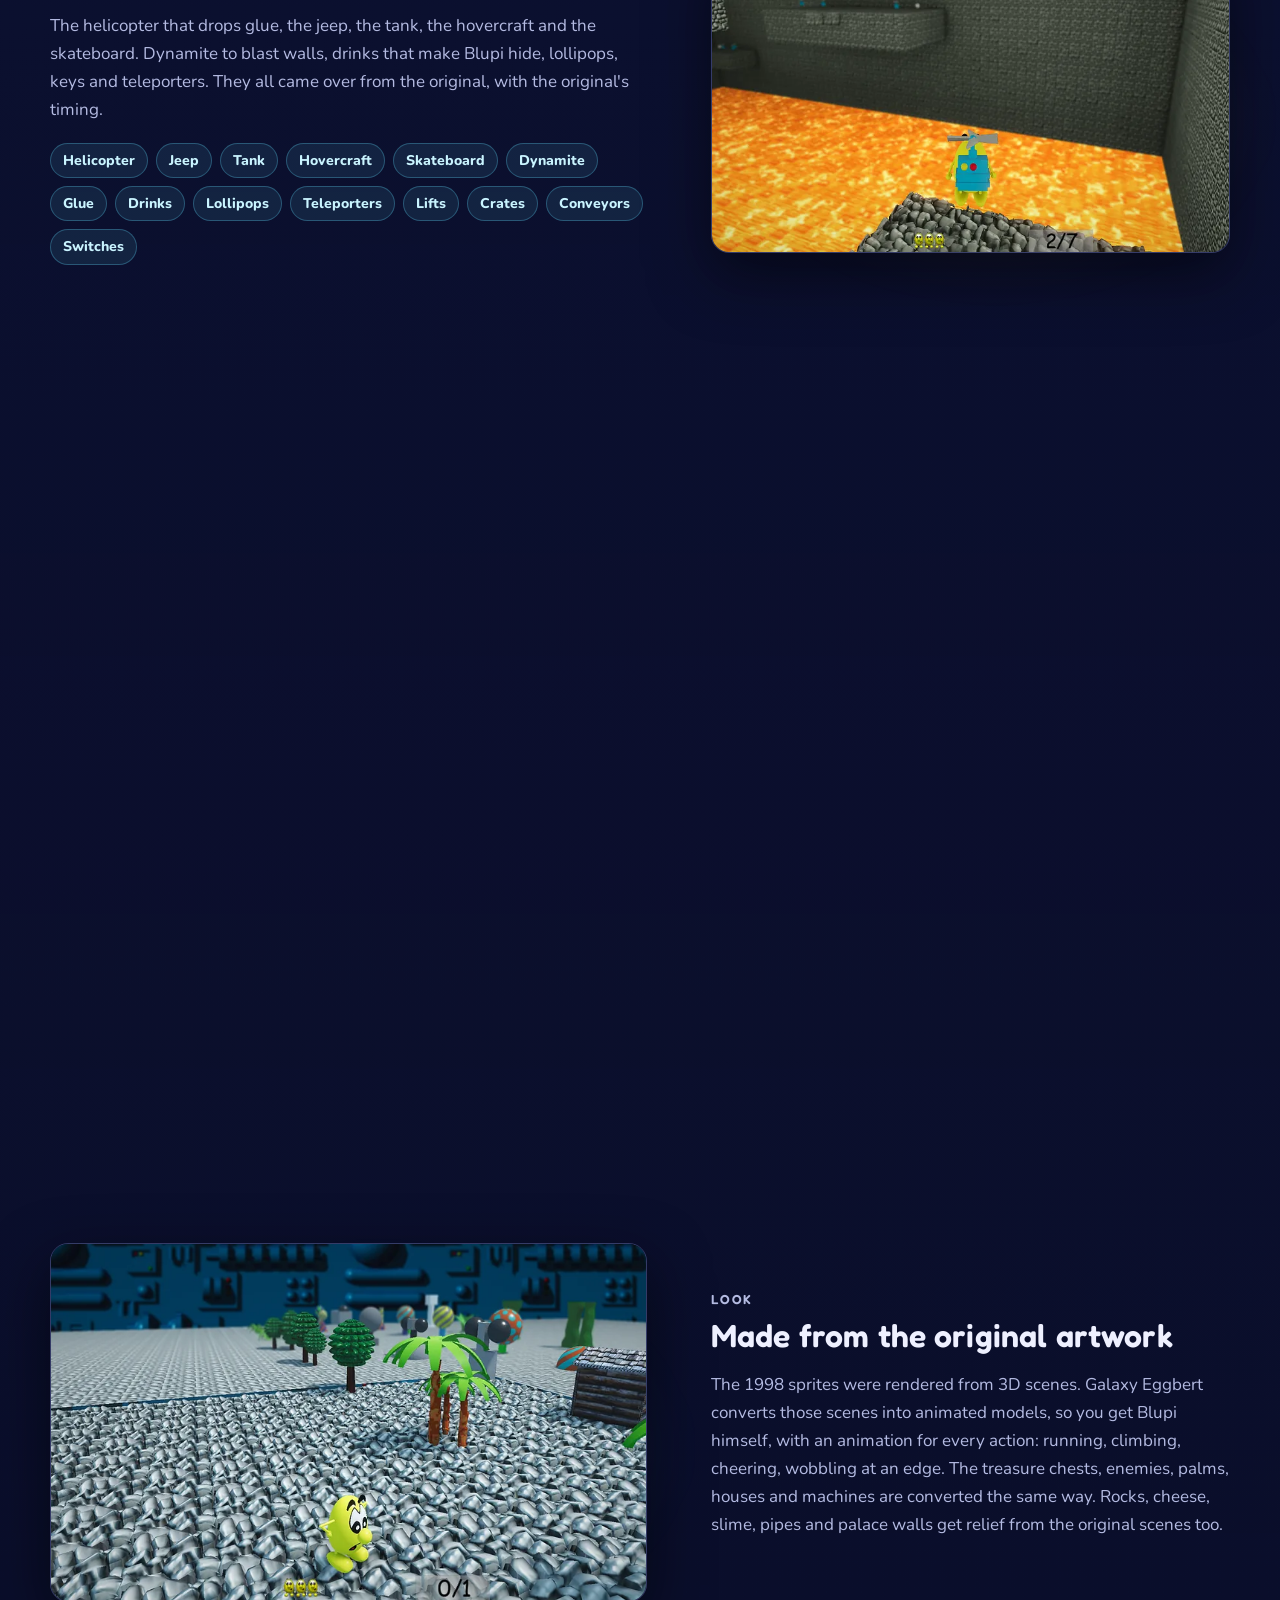
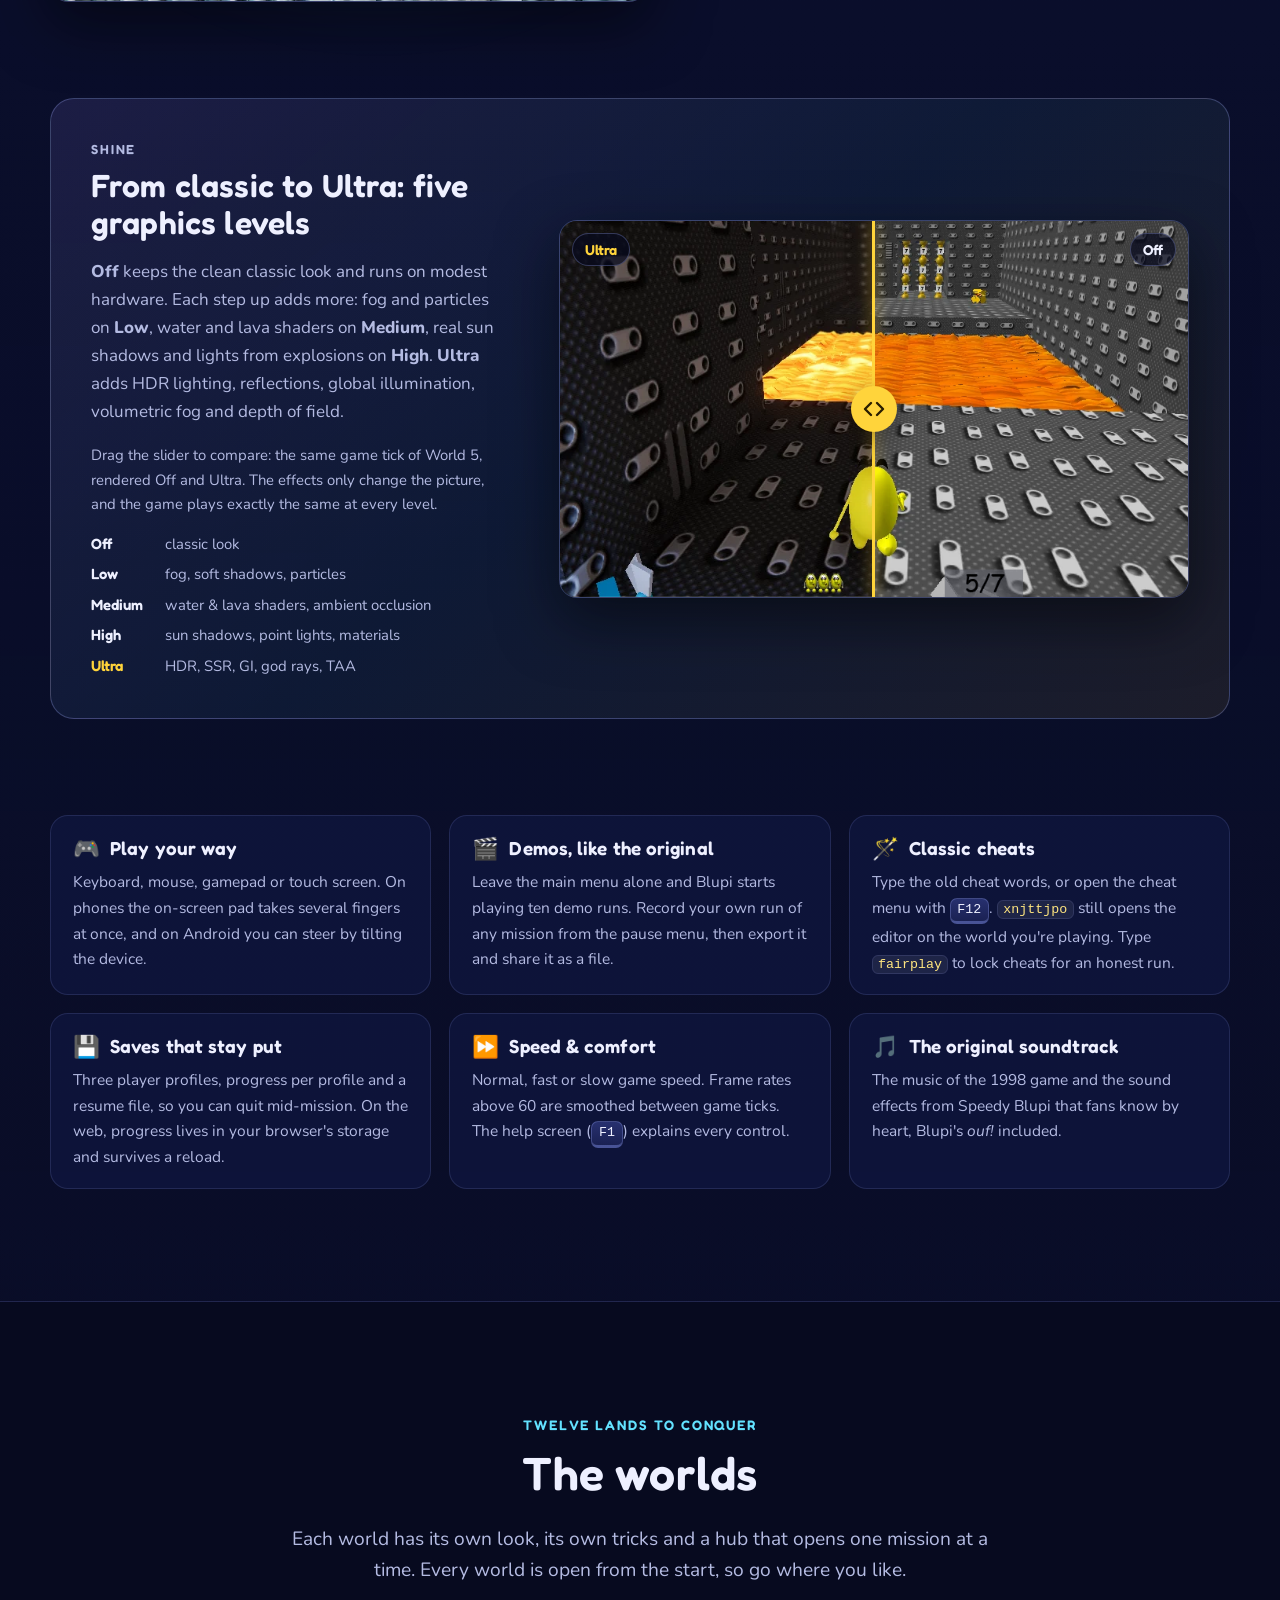
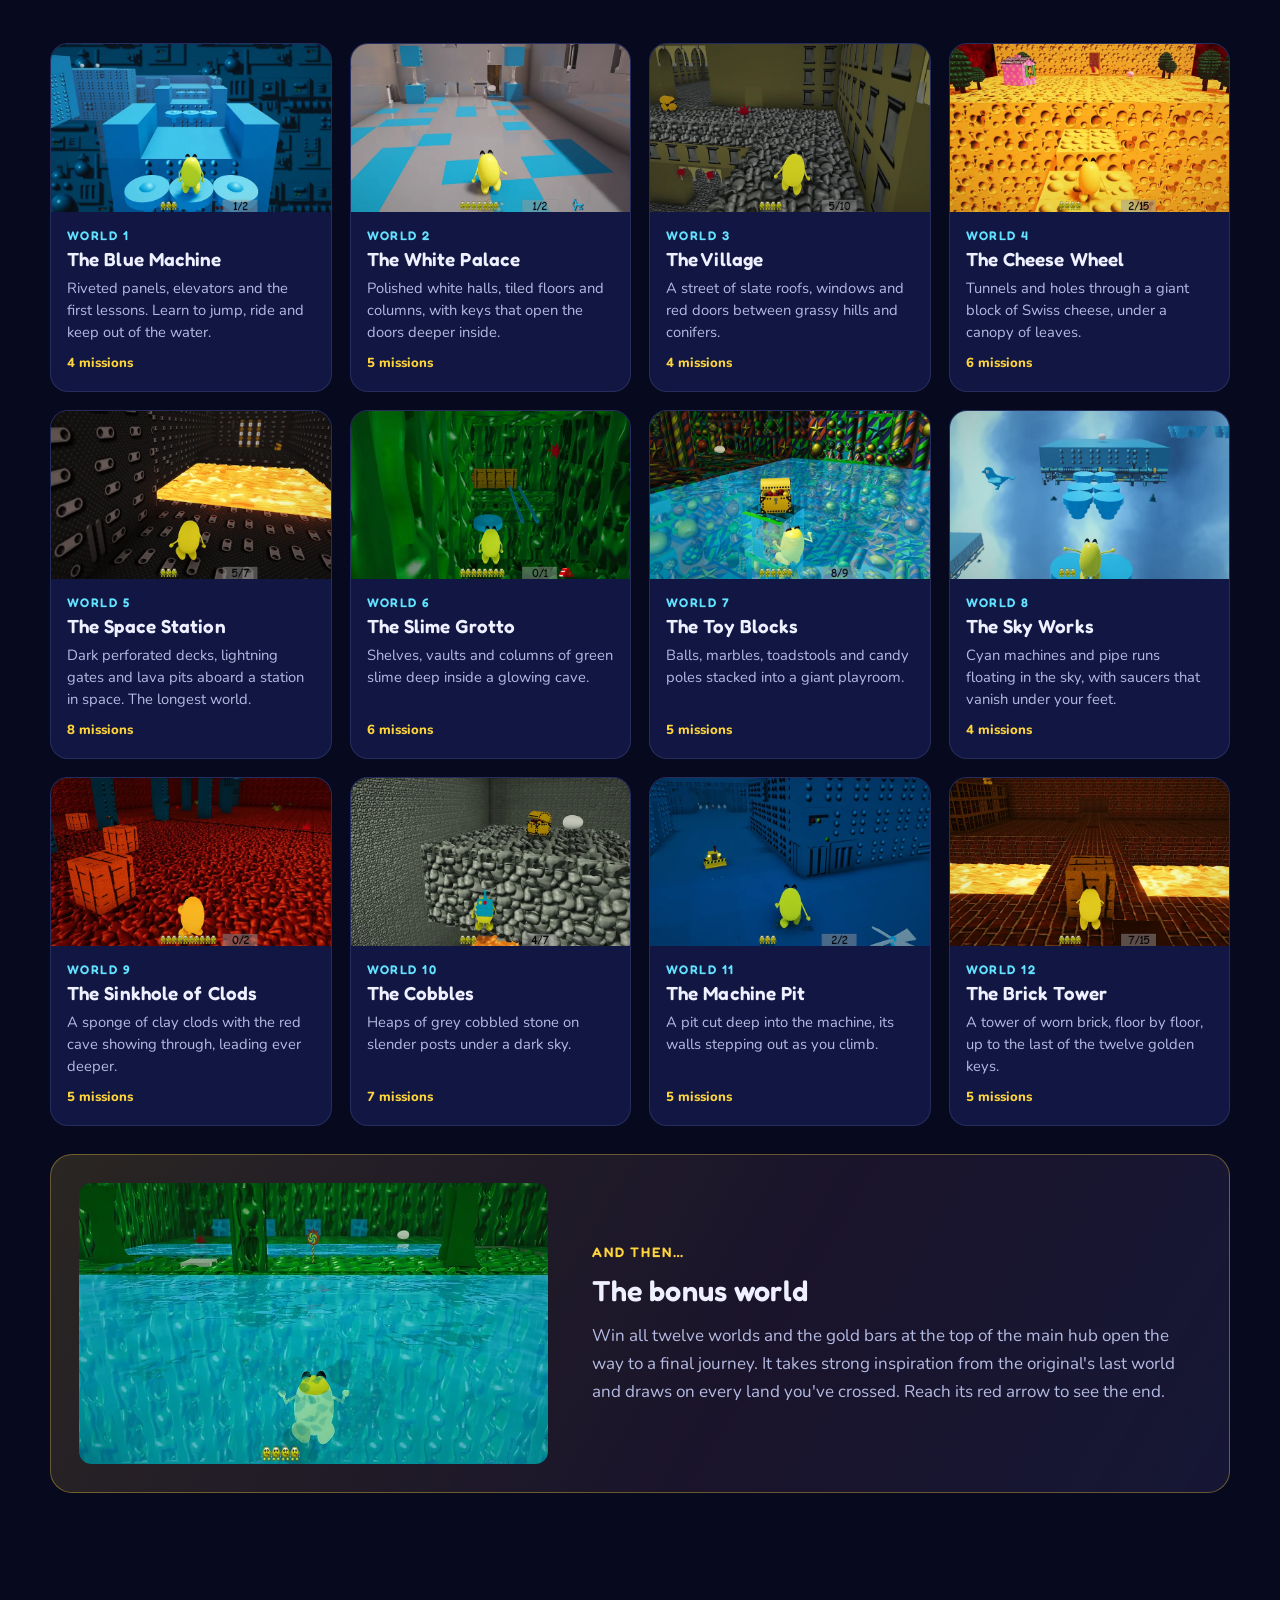
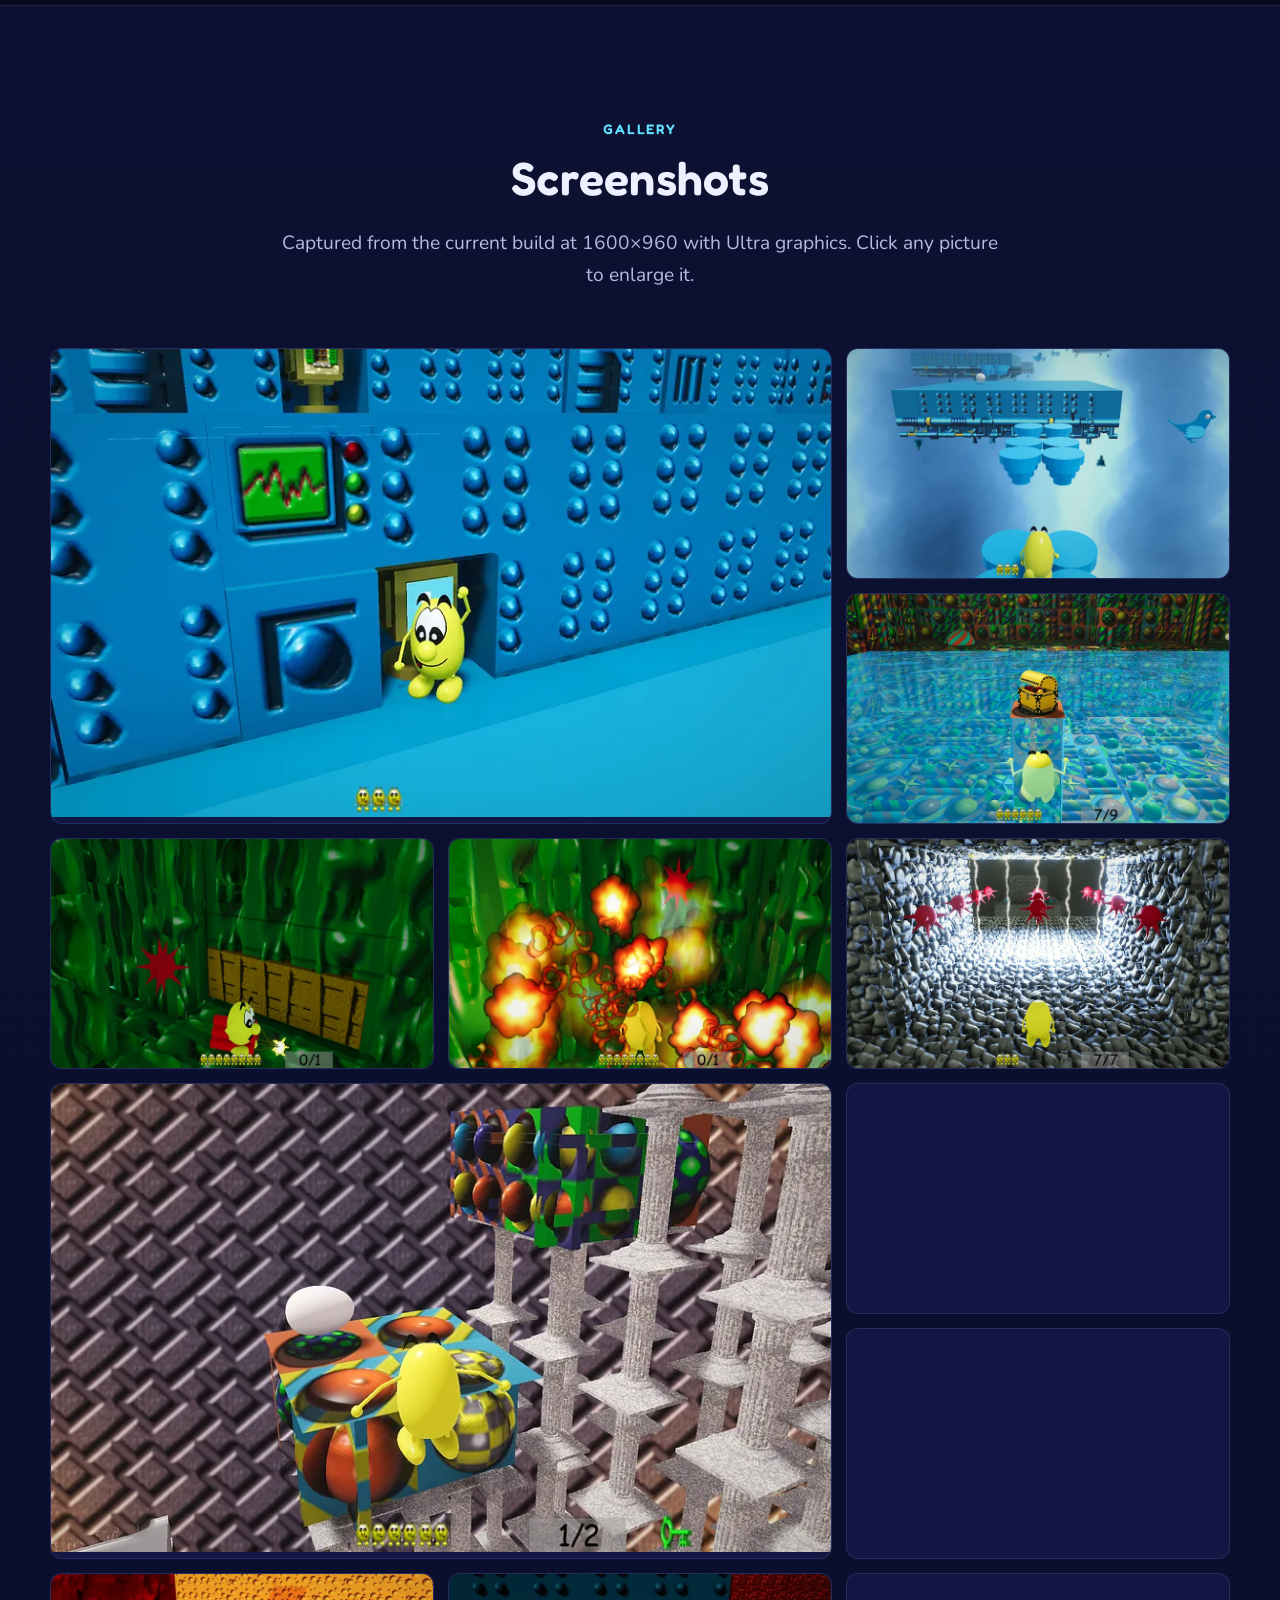
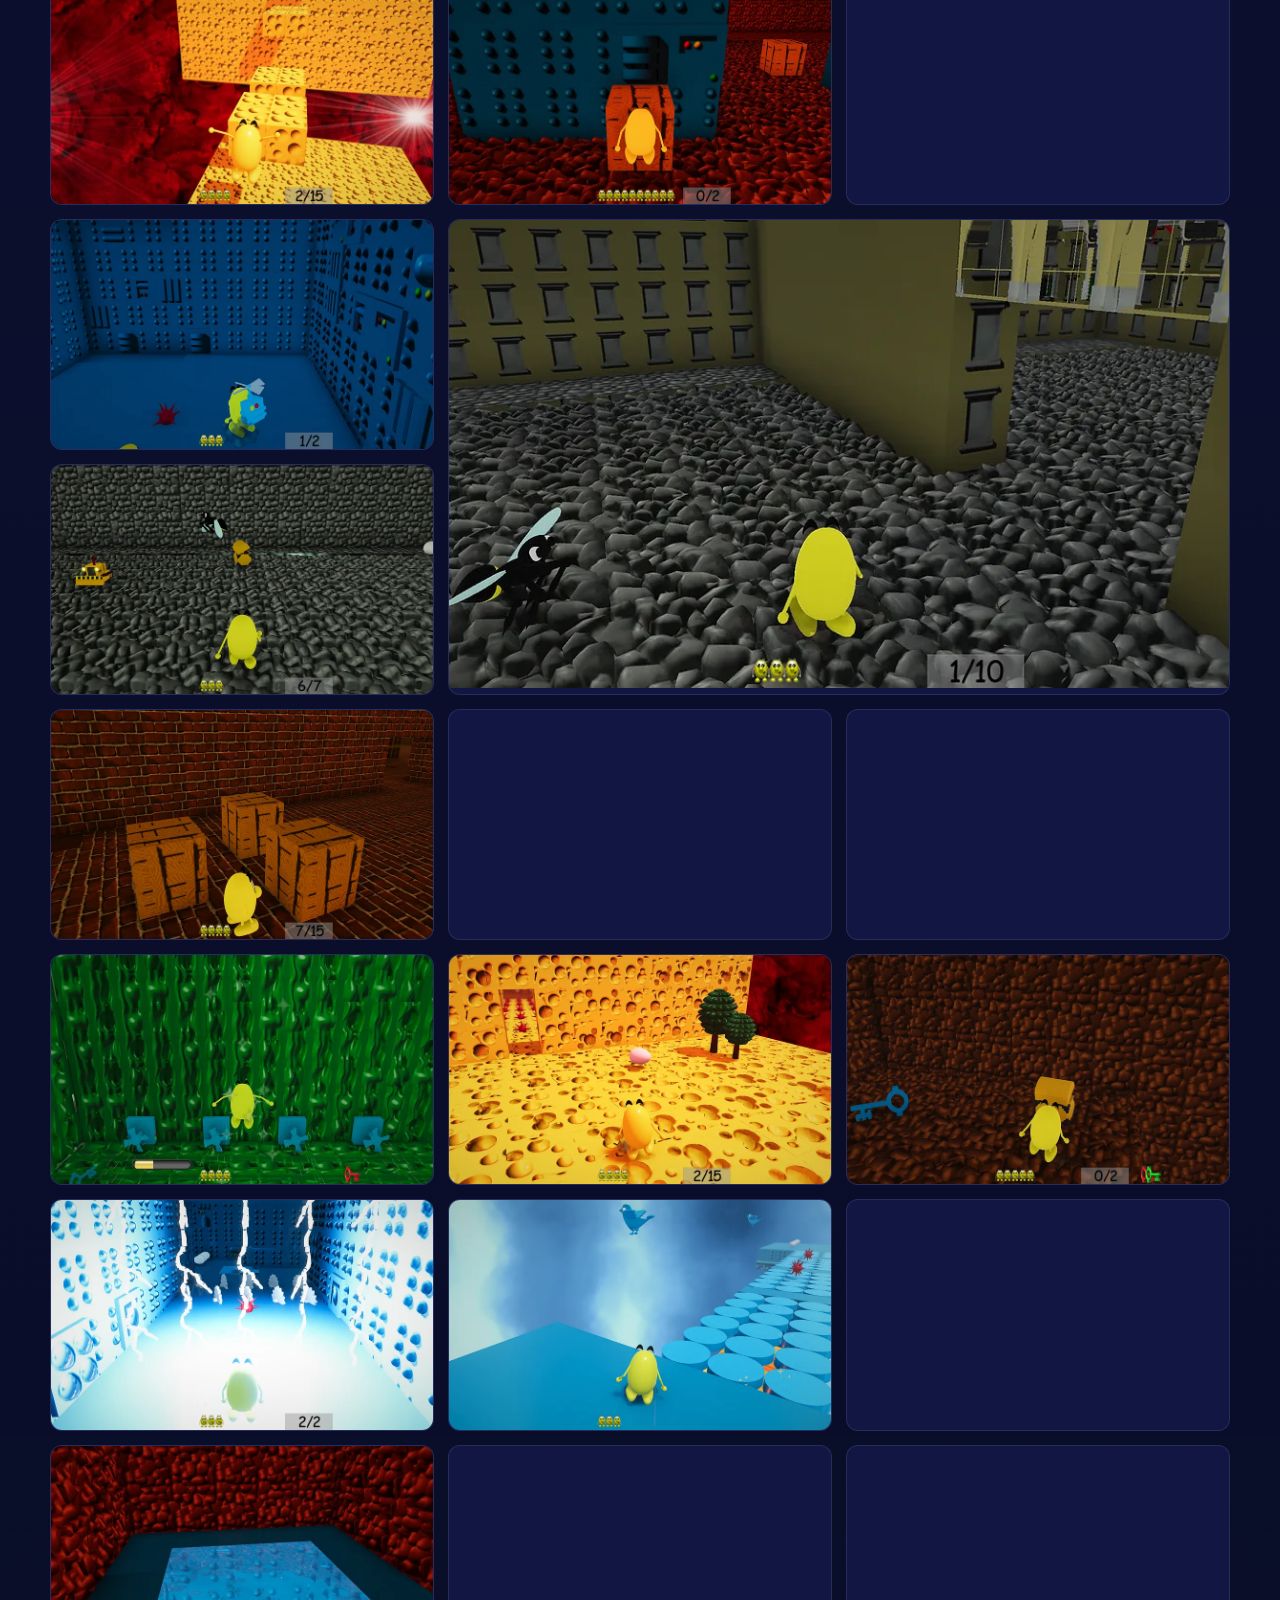
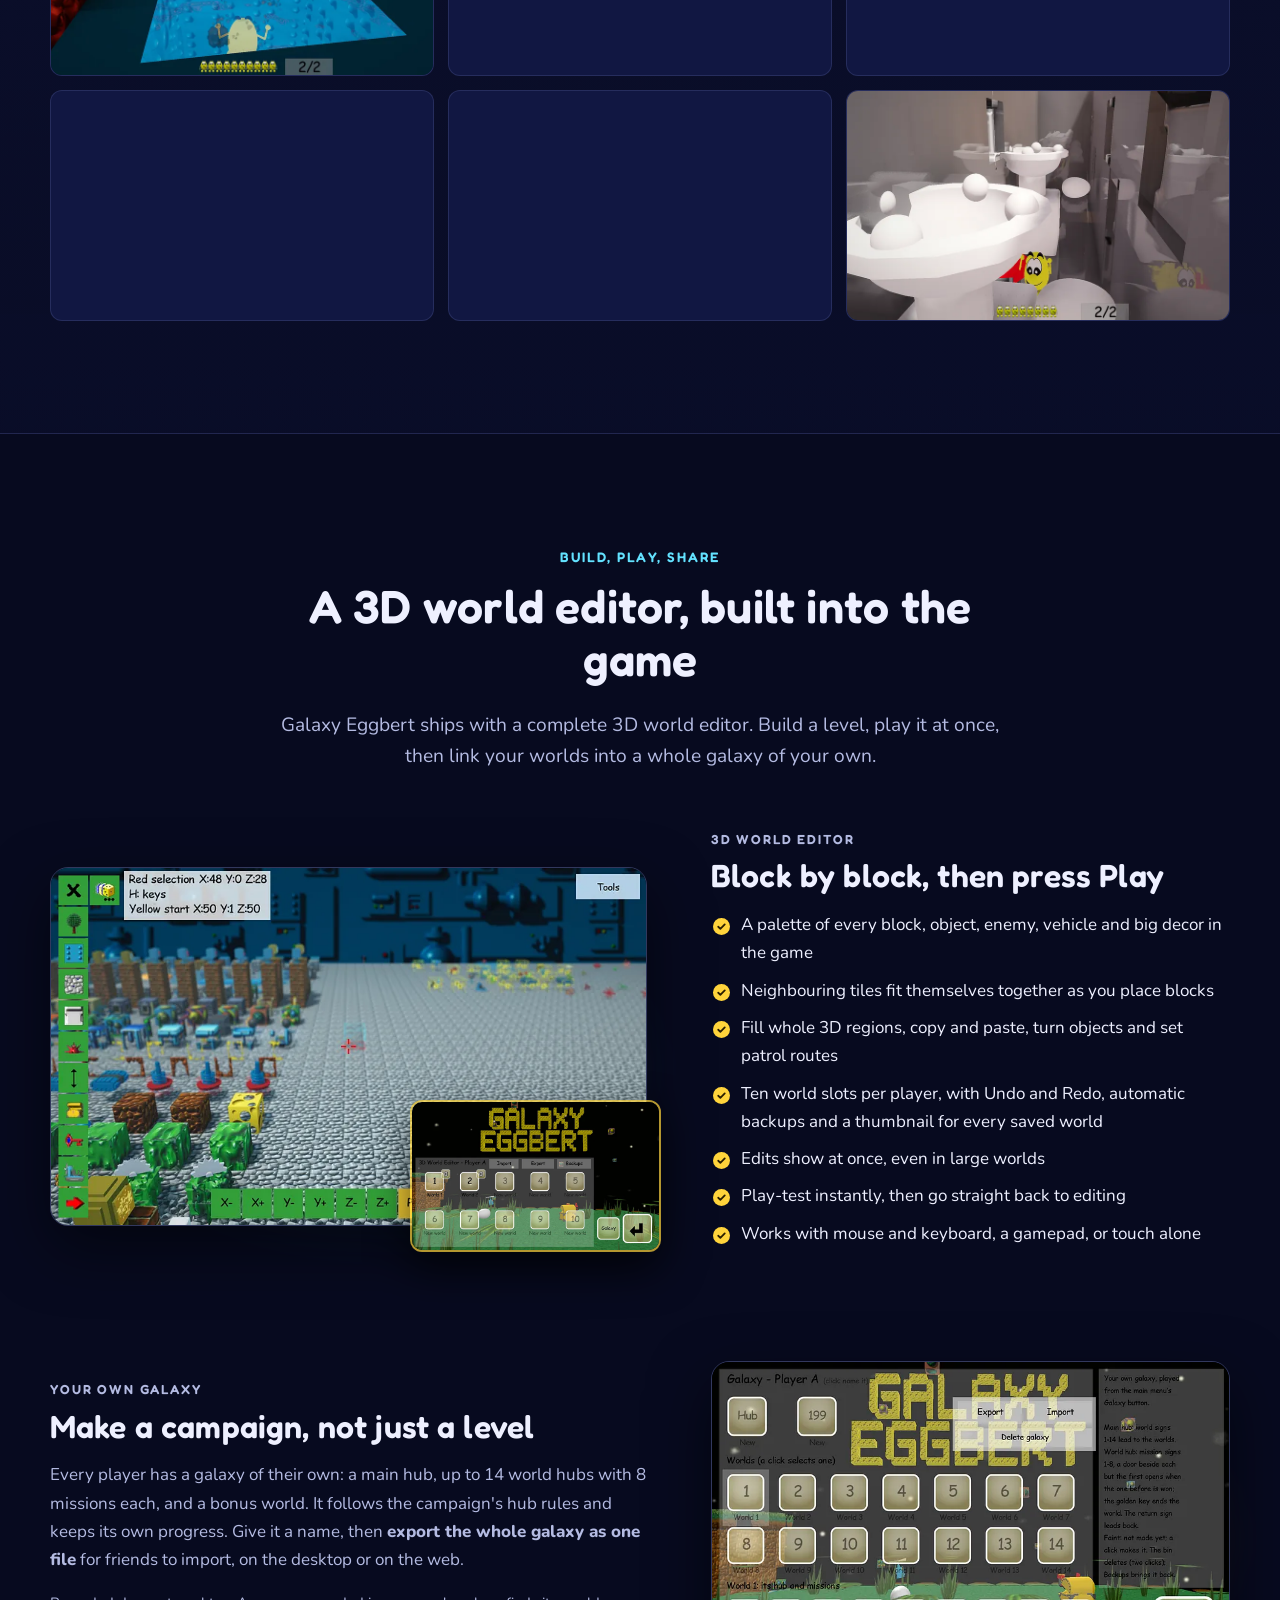
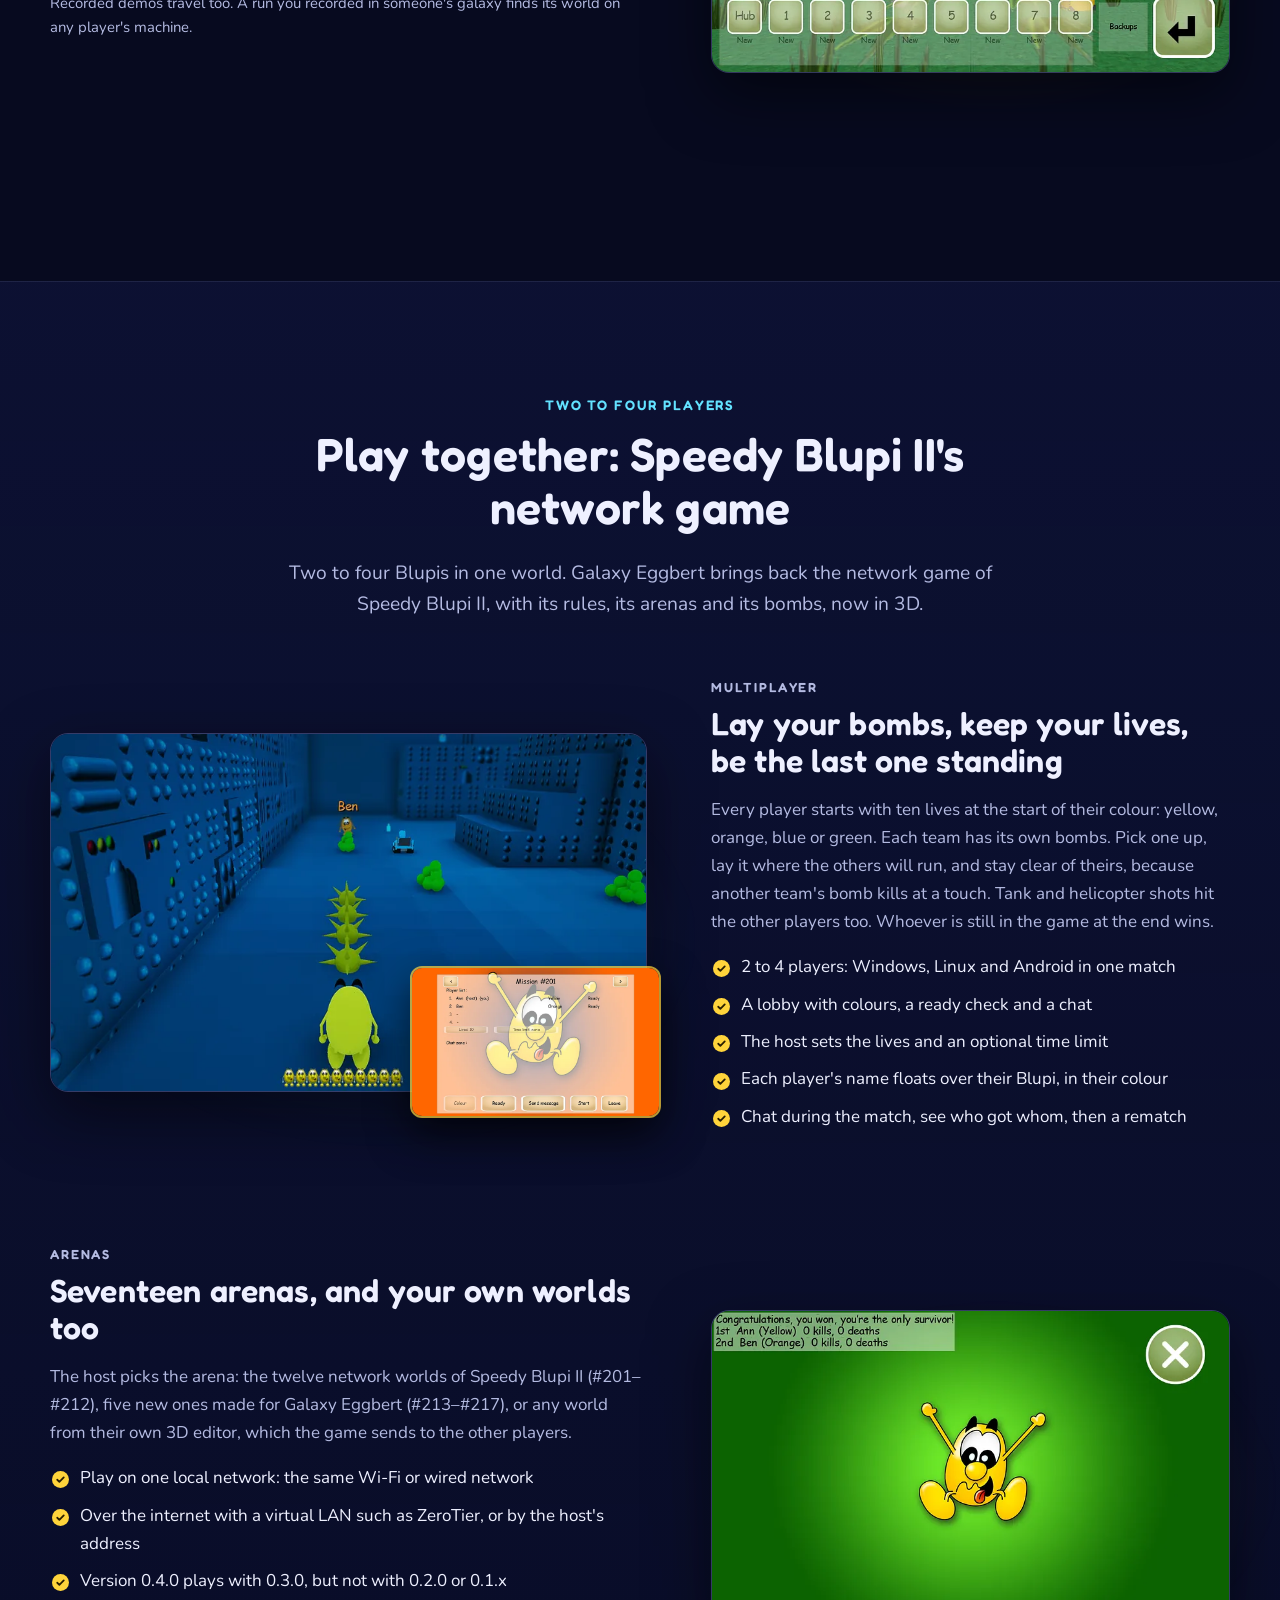
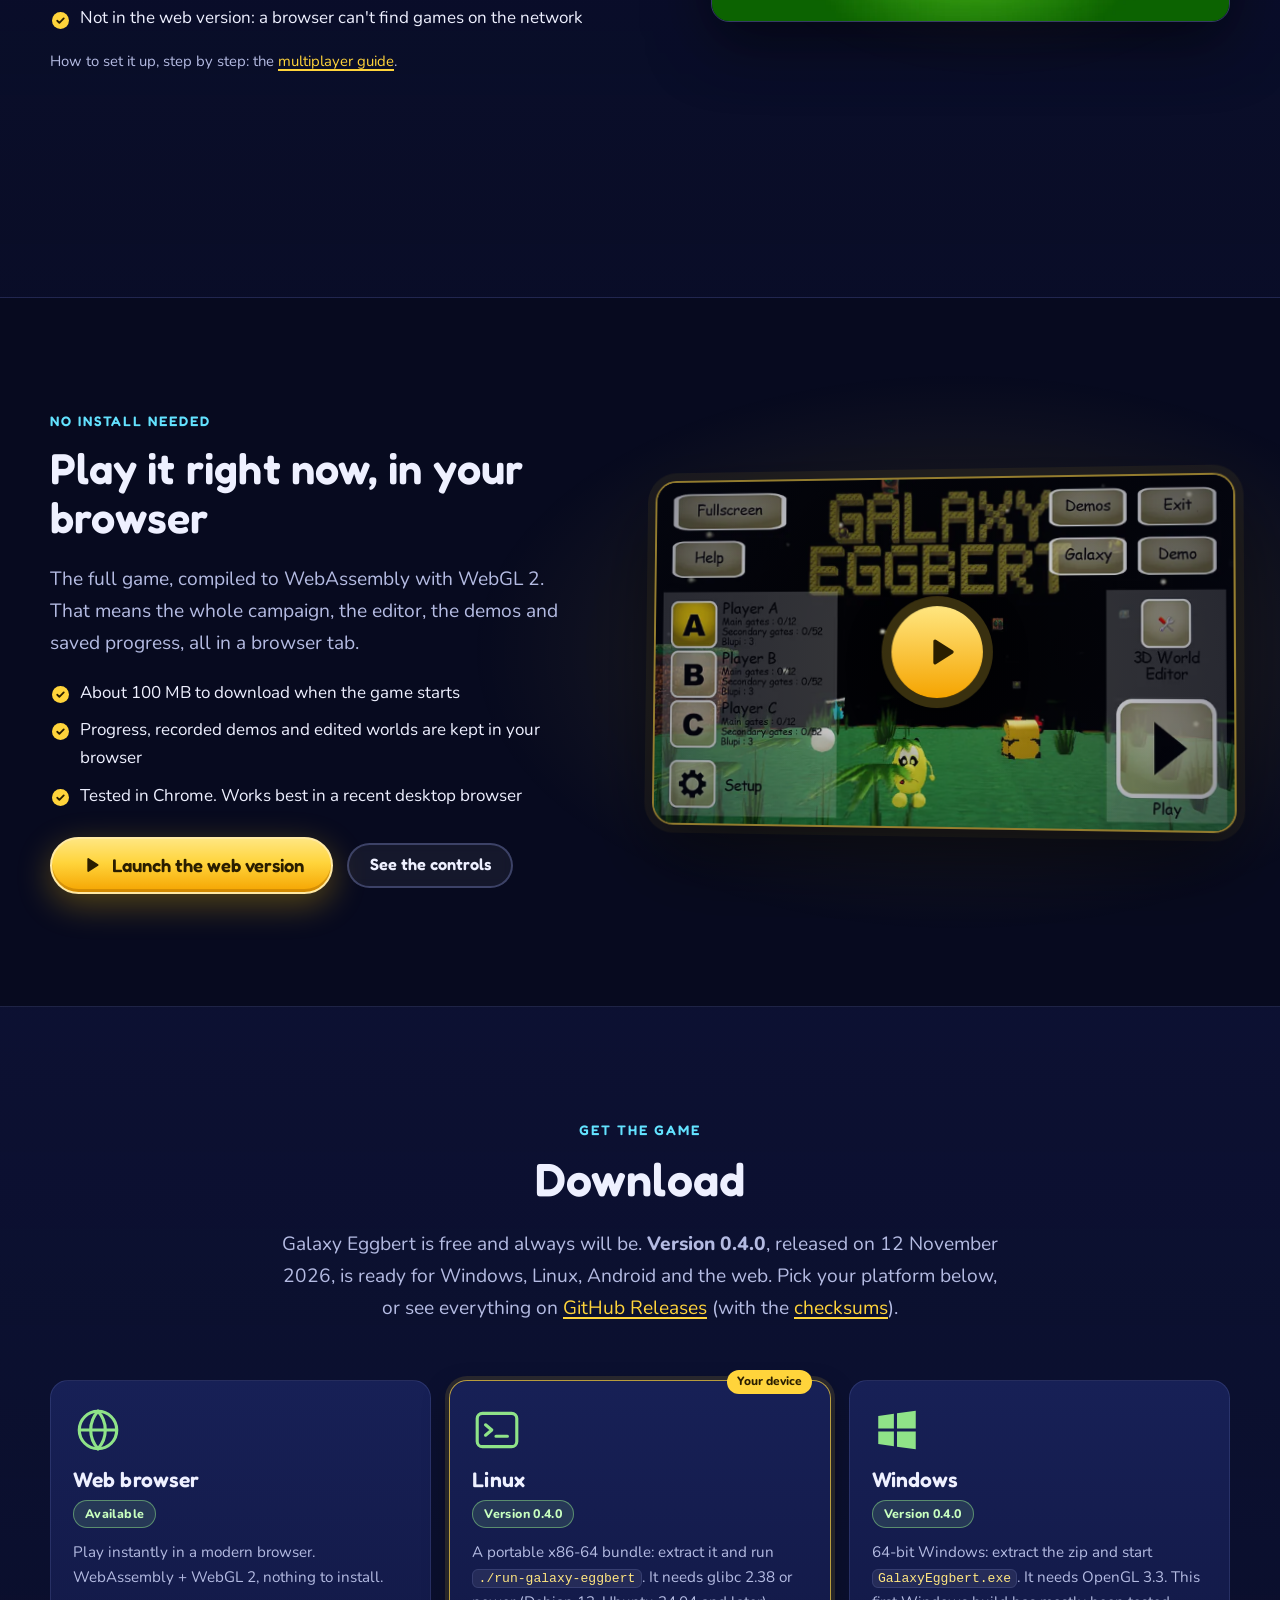
==== commit aac9d19c: "Galaxy Eggbert 0.4.0: twenty languages, the web build, version and download links, the network versi" ====
--- a/index.html
+++ b/index.html
@@ -4,7 +4,7 @@
   <meta charset="utf-8">
   <meta name="viewport" content="width=device-width, initial-scale=1">
   <title>Galaxy Eggbert: Speedy Blupi reborn in 3D</title>
-  <meta name="description" content="Galaxy Eggbert is a free, open-source 3D remake of the classic platformer Speedy Blupi (Speedy Eggbert). It has 78 worlds, every original gadget, a built-in 3D world editor, and you can play it in your browser.">
+  <meta name="description" content="Galaxy Eggbert is a free, open-source 3D remake of the classic platformer Speedy Blupi (Speedy Eggbert). It has 78 worlds, twenty languages, every original gadget, a built-in 3D world editor, and you can play it in your browser.">
   <meta name="theme-color" content="#070a1f">
   <link rel="canonical" href="https://galaxyeggbert.com/">
   <link rel="icon" href="favicon.ico" sizes="any">
@@ -15,7 +15,7 @@
   <meta property="og:type" content="website">
   <meta property="og:site_name" content="Galaxy Eggbert">
   <meta property="og:title" content="Galaxy Eggbert: Speedy Blupi reborn in 3D">
-  <meta property="og:description" content="A free, open-source 3D remake of Speedy Blupi with 78 worlds, every original gadget, a built-in 3D world editor and multiplayer for up to four players. Version 0.1.3 for Windows, Linux, Android and the web.">
+  <meta property="og:description" content="A free, open-source 3D remake of Speedy Blupi with 78 worlds, twenty languages, every original gadget, a built-in 3D world editor and multiplayer for up to four players. Version 0.4.0 for Windows, Linux, Android and the web.">
   <meta property="og:url" content="https://galaxyeggbert.com/">
   <meta property="og:image" content="https://galaxyeggbert.com/assets/img/og-image.jpg">
   <meta property="og:image:width" content="1200">
@@ -33,12 +33,12 @@
     "name": "Galaxy Eggbert",
     "url": "https://galaxyeggbert.com/",
     "image": "https://galaxyeggbert.com/assets/img/og-image.jpg",
-    "description": "A free, open-source 3D remake of the 1998 platformer Speedy Blupi (Speedy Eggbert).",
+    "description": "A free, open-source 3D remake of the 1998 platformer Speedy Blupi (Speedy Eggbert), in twenty languages.",
     "genre": ["Platformer", "3D platformer", "Puzzle"],
-    "softwareVersion": "0.1.3",
+    "softwareVersion": "0.4.0",
     "playMode": ["SinglePlayer", "MultiPlayer"],
     "numberOfPlayers": { "@type": "QuantitativeValue", "minValue": 1, "maxValue": 4 },
-    "downloadUrl": "https://github.com/openeggbert/galaxy-eggbert/releases/tag/v0.1.3",
+    "downloadUrl": "https://github.com/openeggbert/galaxy-eggbert/releases/tag/v0.4.0",
     "gamePlatform": ["Web browser", "Linux", "Windows", "Android"],
     "applicationCategory": "Game",
     "operatingSystem": "Linux, Windows, Android, Web",
@@ -89,7 +89,7 @@
       </div>
       <div class="wrap hero-inner">
         <p class="eyebrow hero-eyebrow">Free · Open source · Made by fans, for fans</p>
-        <p class="hero-news"><a href="#multiplayer"><span class="pill pill-ok">New</span> Version 0.1.3 is out: multiplayer for up to four players, nicknames and a 1.5× speed</a></p>
+        <p class="hero-news"><a href="#languages"><span class="pill pill-ok">New</span> Version 0.4.0 is out: twenty languages, a faster editor and clean text in full screen</a></p>
         <h1 class="hero-logo" id="hero-title">
           <img src="assets/img/logo.webp" srcset="assets/img/logo.webp 1x, assets/img/logo@2x.webp 2x" alt="Galaxy Eggbert" width="490" height="90">
         </h1>
@@ -109,7 +109,7 @@
             Download
           </a>
         </div>
-        <p class="hero-platforms">Version 0.1.3 for Windows, Linux, Android and the web · macOS and iPhone on the way</p>
+        <p class="hero-platforms">Version 0.4.0 for Windows, Linux, Android and the web · macOS and iPhone on the way</p>
       </div>
       <div class="wrap">
         <ul class="hero-stats" aria-label="The game in numbers">
@@ -188,7 +188,7 @@
           <li class="tl-now">
             <span class="tl-year">2026</span>
             <span class="tl-title">Galaxy Eggbert</span>
-            <span class="tl-text">The same game, rebuilt in 3D, with a campaign of 78 worlds, an editor for your own and Speedy Blupi&nbsp;II's network game. The first versions, 0.1.0 to 0.1.3, are released on 11&nbsp;November.</span>
+            <span class="tl-text">The same game, rebuilt in 3D, with a campaign of 78 worlds, an editor for your own and Speedy Blupi&nbsp;II's network game. The first versions, 0.1.0 to 0.1.3, are released on 11&nbsp;November. Version 0.4.0 follows on 12&nbsp;November: twenty languages, a faster editor and clean text in full screen.</span>
           </li>
         </ol>
       </div>
@@ -219,6 +219,7 @@
               <li>Free movement on every axis, with real heights to climb and fall from</li>
               <li>A chase camera that rises over walls behind Blupi, or first person with <kbd>F3</kbd></li>
               <li>Swim at the surface, dive with <kbd>Shift</kbd> and jump out onto the bank</li>
+              <li>No hitch when dynamite changes the terrain</li>
             </ul>
           </div>
         </div>
@@ -497,6 +498,7 @@
               <li>Neighbouring tiles fit themselves together as you place blocks</li>
               <li>Fill whole 3D regions, copy and paste, turn objects and set patrol routes</li>
               <li>Ten world slots per player, with Undo and Redo, automatic backups and a thumbnail for every saved world</li>
+              <li>Edits show at once, even in large worlds</li>
               <li>Play-test instantly, then go straight back to editing</li>
               <li>Works with mouse and keyboard, a gamepad, or touch alone</li>
             </ul>
@@ -525,7 +527,7 @@
     <section class="section section-alt" id="multiplayer" aria-labelledby="multiplayer-title">
       <div class="wrap">
         <div class="section-head">
-          <p class="eyebrow">New in 0.1.0</p>
+          <p class="eyebrow">Two to four players</p>
           <h2 id="multiplayer-title">Play together: Speedy Blupi&nbsp;II's network game</h2>
           <p class="lead">Two to four Blupis in one world. Galaxy Eggbert brings back the network game of
             Speedy Blupi&nbsp;II, with its rules, its arenas and its bombs, now in 3D.</p>
@@ -572,7 +574,7 @@
             <ul class="ticks">
               <li>Play on one local network: the same Wi-Fi or wired network</li>
               <li>Over the internet with a virtual LAN such as ZeroTier, or by the host's address</li>
-              <li>Everyone needs the same version of the game</li>
+              <li>Version 0.4.0 plays with 0.3.0, but not with 0.2.0 or 0.1.x</li>
               <li>Not in the web version: a browser can't find games on the network</li>
             </ul>
             <p class="fine">How to set it up, step by step: the
@@ -618,10 +620,10 @@
         <div class="section-head">
           <p class="eyebrow">Get the game</p>
           <h2 id="download-title">Download</h2>
-          <p class="lead">Galaxy Eggbert is free and always will be. <strong>Version 0.1.3</strong>, released on
-            11&nbsp;November 2026, is ready for Windows, Linux, Android and the web. Pick your platform below, or see
-            everything on <a href="https://github.com/openeggbert/galaxy-eggbert/releases/tag/v0.1.3" rel="noopener">GitHub Releases</a>
-            (with the <a href="https://github.com/openeggbert/galaxy-eggbert/releases/download/v0.1.3/SHA256SUMS.txt" rel="noopener">checksums</a>).</p>
+          <p class="lead">Galaxy Eggbert is free and always will be. <strong>Version 0.4.0</strong>, released on
+            12&nbsp;November 2026, is ready for Windows, Linux, Android and the web. Pick your platform below, or see
+            everything on <a href="https://github.com/openeggbert/galaxy-eggbert/releases/tag/v0.4.0" rel="noopener">GitHub Releases</a>
+            (with the <a href="https://github.com/openeggbert/galaxy-eggbert/releases/download/v0.4.0/SHA256SUMS.txt" rel="noopener">checksums</a>).</p>
         </div>
 
         <!--
@@ -640,7 +642,7 @@
             <p>Play instantly in a modern browser. WebAssembly + WebGL&nbsp;2, nothing to install.</p>
             <div class="dl-actions">
               <a class="btn btn-primary" href="play/">Play now</a>
-              <a class="btn btn-link" href="https://github.com/openeggbert/galaxy-eggbert/releases/download/v0.1.3/GalaxyEggbert-0.1.3-web.zip" rel="noopener">Download to host it (83&nbsp;MB)</a>
+              <a class="btn btn-link" href="https://github.com/openeggbert/galaxy-eggbert/releases/download/v0.4.0/GalaxyEggbert-0.4.0-web.zip" rel="noopener">Download to host it (80&nbsp;MB)</a>
             </div>
           </article>
 
@@ -649,11 +651,11 @@
               <svg viewBox="0 0 48 48"><rect x="5" y="8" width="38" height="32" rx="5" fill="none" stroke="currentColor" stroke-width="3"/><path d="m13 19 6 5-6 5M23 30h11" fill="none" stroke="currentColor" stroke-width="3" stroke-linecap="round" stroke-linejoin="round"/></svg>
             </div>
             <h3>Linux</h3>
-            <span class="pill pill-ok">Version 0.1.3</span>
+            <span class="pill pill-ok">Version 0.4.0</span>
             <p>A portable x86-64 bundle: extract it and run <code>./run-galaxy-eggbert</code>. It needs glibc&nbsp;2.38 or newer
               (Debian&nbsp;13, Ubuntu&nbsp;24.04 and later).</p>
             <div class="dl-actions">
-              <a class="btn btn-primary" href="https://github.com/openeggbert/galaxy-eggbert/releases/download/v0.1.3/GalaxyEggbert-0.1.3-linux-x86_64.tar.gz" rel="noopener">Download .tar.gz (163&nbsp;MB)</a>
+              <a class="btn btn-primary" href="https://github.com/openeggbert/galaxy-eggbert/releases/download/v0.4.0/GalaxyEggbert-0.4.0-linux-x86_64.tar.gz" rel="noopener">Download .tar.gz (156&nbsp;MB)</a>
               <a class="btn btn-link" href="#build-linux">Build it yourself</a>
             </div>
           </article>
@@ -663,11 +665,11 @@
               <svg viewBox="0 0 48 48"><path d="M6 10.5 21 8.4v14.1H6zM24 8l18-2.5v17H24zM6 25.5h15v14.1L6 37.5zM24 25.5h18v17L24 40z" fill="currentColor"/></svg>
             </div>
             <h3>Windows</h3>
-            <span class="pill pill-ok">Version 0.1.3</span>
+            <span class="pill pill-ok">Version 0.4.0</span>
             <p>64-bit Windows: extract the zip and start <code>GalaxyEggbert.exe</code>. It needs OpenGL&nbsp;3.3.
               This first Windows build has mostly been tested under Wine, so please report anything odd.</p>
             <div class="dl-actions">
-              <a class="btn btn-primary" href="https://github.com/openeggbert/galaxy-eggbert/releases/download/v0.1.3/GalaxyEggbert-0.1.3-windows-x86_64.zip" rel="noopener">Download .zip (166&nbsp;MB)</a>
+              <a class="btn btn-primary" href="https://github.com/openeggbert/galaxy-eggbert/releases/download/v0.4.0/GalaxyEggbert-0.4.0-windows-x86_64.zip" rel="noopener">Download .zip (160&nbsp;MB)</a>
               <a class="btn btn-link" href="https://github.com/openeggbert/galaxy-eggbert/issues" rel="noopener">Report a problem</a>
             </div>
           </article>
@@ -677,11 +679,11 @@
               <svg viewBox="0 0 48 48"><path d="M10 30a14 14 0 0 1 28 0z" fill="currentColor"/><path d="m15 15-3-5M33 15l3-5" stroke="currentColor" stroke-width="3" stroke-linecap="round"/><circle cx="18" cy="23" r="2" fill="var(--bg)"/><circle cx="30" cy="23" r="2" fill="var(--bg)"/><rect x="10" y="32" width="28" height="9" rx="3" fill="currentColor" opacity=".55"/></svg>
             </div>
             <h3>Android</h3>
-            <span class="pill pill-ok">Version 0.1.3</span>
+            <span class="pill pill-ok">Version 0.4.0</span>
             <p>An APK for arm64 phones and tablets with Android&nbsp;7.0 or newer, with touch and tilt controls. Allow installing
               from your browser or file manager when Android asks.</p>
             <div class="dl-actions">
-              <a class="btn btn-primary" href="https://github.com/openeggbert/galaxy-eggbert/releases/download/v0.1.3/GalaxyEggbert-0.1.3-android-arm64.apk" rel="noopener">Download .apk (123&nbsp;MB)</a>
+              <a class="btn btn-primary" href="https://github.com/openeggbert/galaxy-eggbert/releases/download/v0.4.0/GalaxyEggbert-0.4.0-android-arm64.apk" rel="noopener">Download .apk (119&nbsp;MB)</a>
               <a class="btn btn-link" href="https://github.com/openeggbert/galaxy-eggbert/blob/develop/ANDROID.md" rel="noopener">Build the APK</a>
             </div>
           </article>
@@ -726,7 +728,7 @@
           <details id="self-host">
             <summary>Host the web version yourself</summary>
             <p>The web build is a set of static files: <code>GalaxyEggbert.html</code>, <code>.js</code>, <code>.wasm</code>, <code>.data</code>
-              and the <code>Content/music</code> folder. <a href="https://github.com/openeggbert/galaxy-eggbert/releases/download/v0.1.3/GalaxyEggbert-0.1.3-web.zip" rel="noopener">Download them as one zip</a>
+              and the <code>Content/music</code> folder. <a href="https://github.com/openeggbert/galaxy-eggbert/releases/download/v0.4.0/GalaxyEggbert-0.4.0-web.zip" rel="noopener">Download them as one zip</a>
               and serve them over HTTP(S) from any web server. Opening the file from disk won't work.
               To build it yourself, use Emscripten:</p>
 <pre><code>emcmake cmake -S . -B build-cna-webgl2 -DGALAXY_EGGBERT_BUILD_CNA=ON \
@@ -883,6 +885,9 @@
               <li>Multiplayer for 2 to 4 players: Speedy Blupi&nbsp;II's network game</li>
               <li>The first release, 0.1.0: Windows, Linux, Android and the web</li>
               <li>Nicknames for players A, B and C, and a 1.5× game speed (0.1.1–0.1.3)</li>
+              <li>Twenty languages, starting in your system's language, with a flag picker</li>
+              <li>A faster editor in large worlds, and no hitch when dynamite changes the terrain</li>
+              <li>Clean text in full screen</li>
             </ul>
           </div>
           <div class="road-col">
@@ -933,6 +938,13 @@
               Speedy Blupi and Blupi were created by Daniel Roux and EPSITEC&nbsp;SA, and the rights to the original
               game belong to them.</p>
           </details>
+          <details id="languages">
+            <summary>Which languages can I play in?</summary>
+            <p>Twenty: English, French, German, Czech, Slovak, Spanish, Italian, Polish, Brazilian Portuguese, Dutch,
+              Hungarian, Romanian, Swedish, Russian, Ukrainian, Finnish, Danish, Norwegian, Turkish and Greek.</p>
+            <p>The game starts in your system's language. Click the flag in the main menu to open the panel of flags and choose
+              a language, or use <em>Language</em> in Setup. Your choice is remembered.</p>
+          </details>
           <details>
             <summary>Where are my saved games?</summary>
             <p>On Linux in <code>~/.local/share/Galaxy Eggbert</code> and on Windows in <code>%LOCALAPPDATA%\Galaxy Eggbert</code>.
@@ -950,10 +962,10 @@
           </details>
           <details>
             <summary>Can I play with friends?</summary>
-            <p>Yes. Since version 0.1.0, two to four players can play Speedy Blupi&nbsp;II's network game together on Windows,
+            <p>Yes. Two to four players can play Speedy Blupi&nbsp;II's network game together on Windows,
               Linux and Android, all in the same match. Join the same local network (or a virtual one such as ZeroTier for play over the
-              internet), choose <em>Multiplayer</em> in the main menu, and one player hosts while the others join. Everyone needs the
-              same version of the game. The web version can't play online. The
+              internet), choose <em>Multiplayer</em> in the main menu, and one player hosts while the others join. Version 0.4.0 plays with 0.3.0,
+              but not with 0.2.0 or 0.1.x. The web version can't play online. The
               <a href="https://github.com/openeggbert/galaxy-eggbert/blob/develop/docs/handbook/09-multiplayer.md" rel="noopener">multiplayer guide</a>
               explains every step.</p>
           </details>
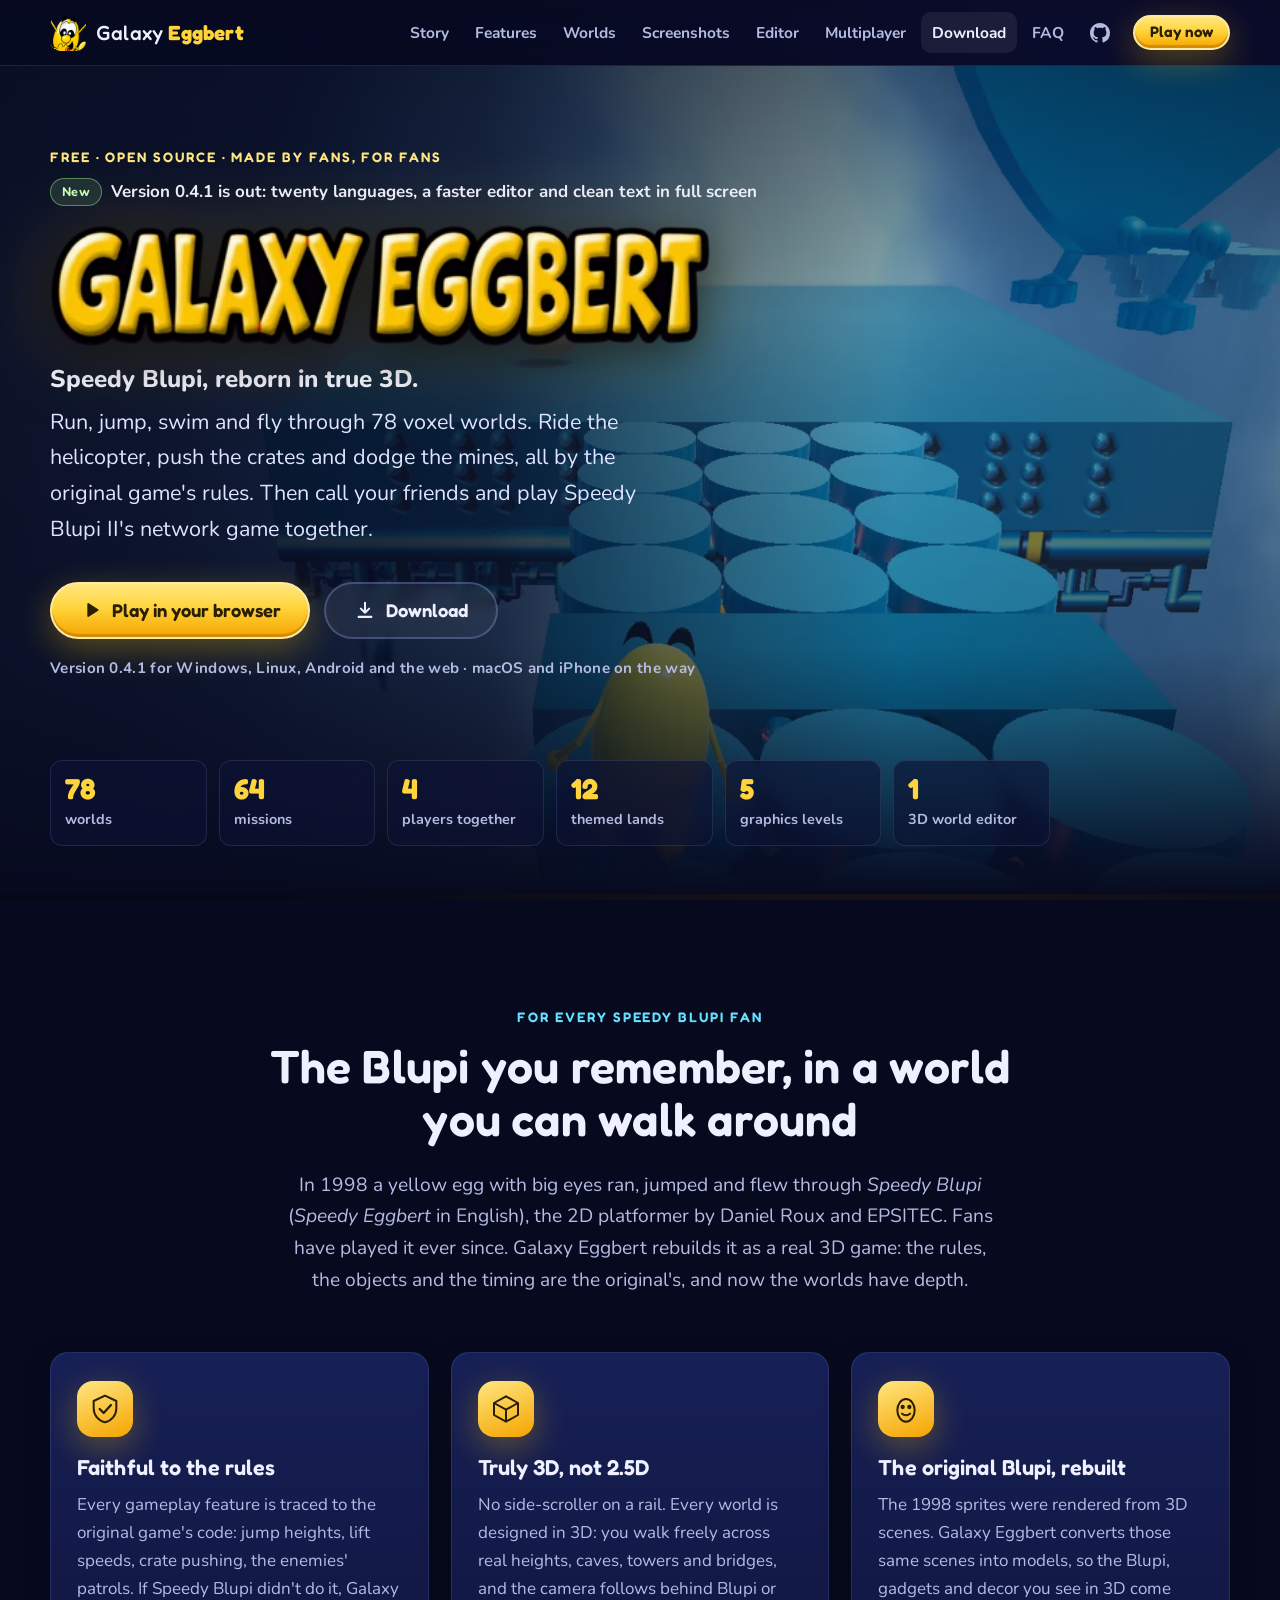
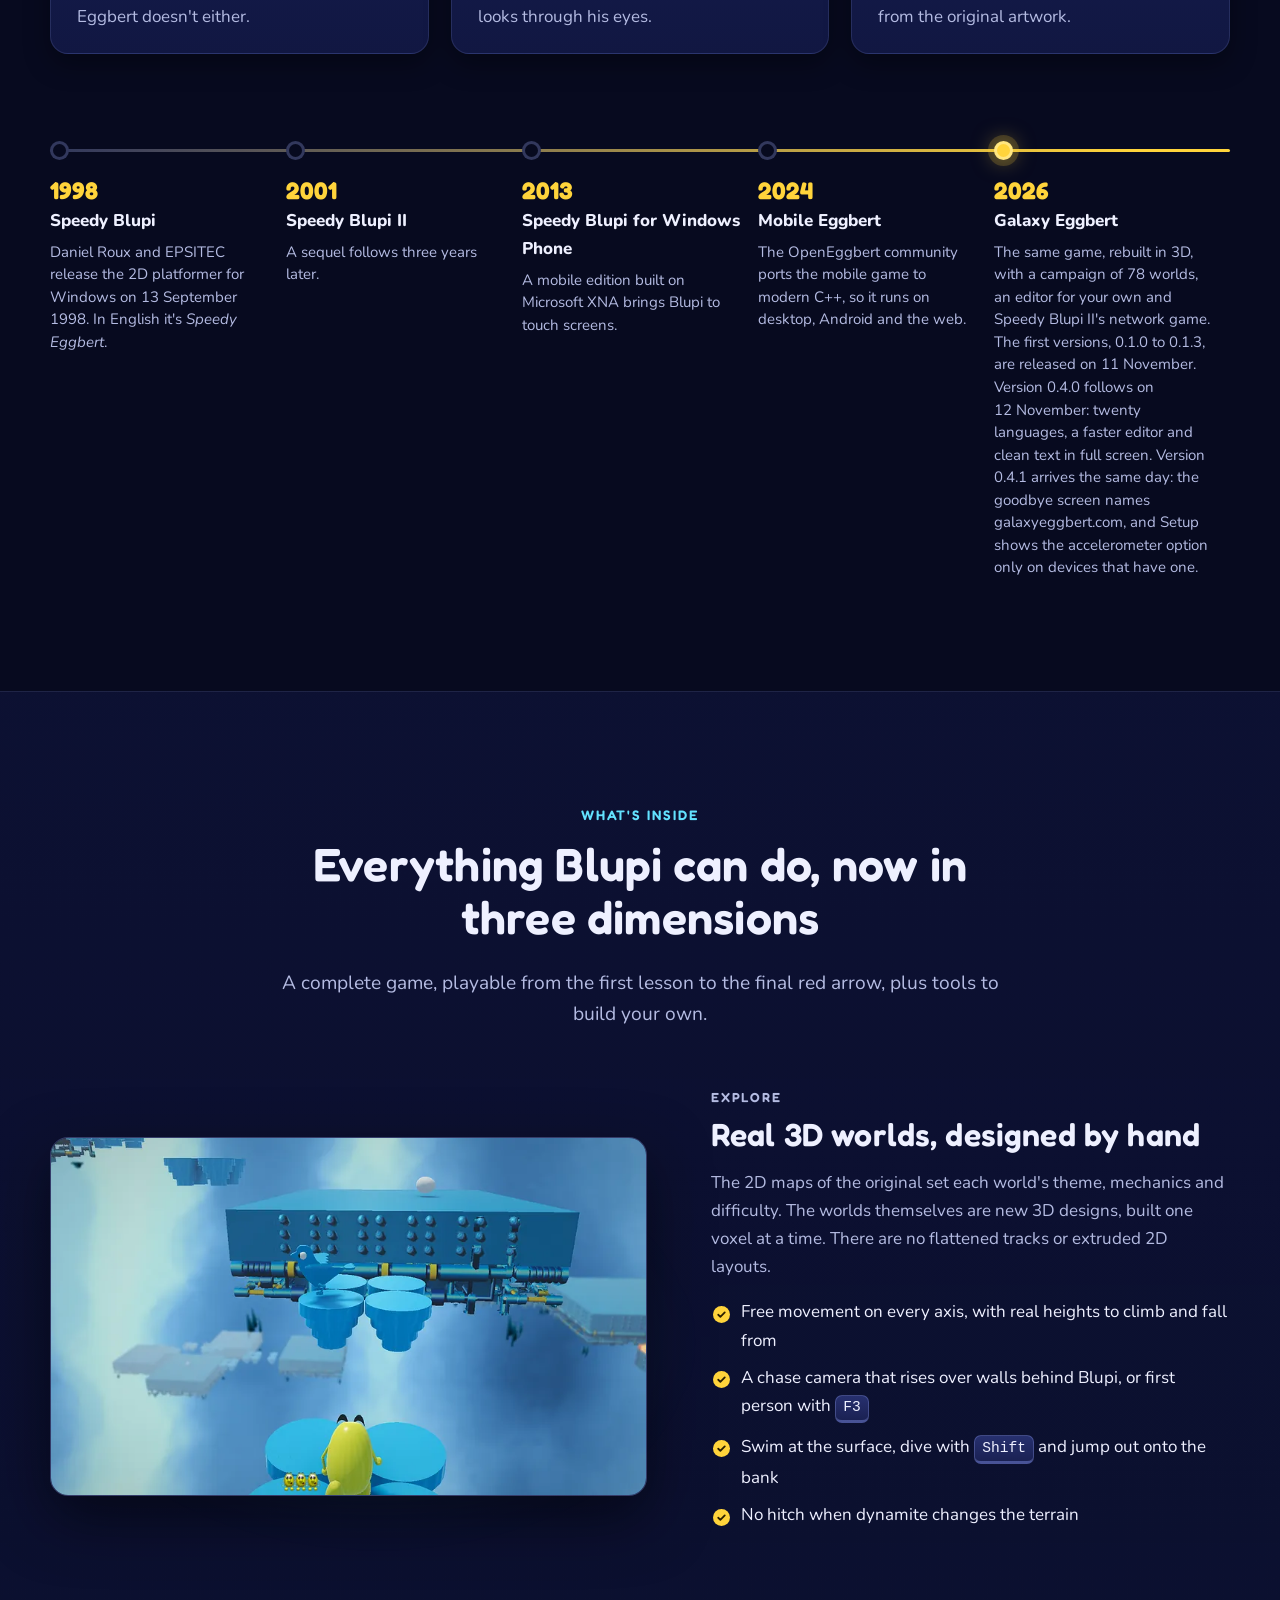
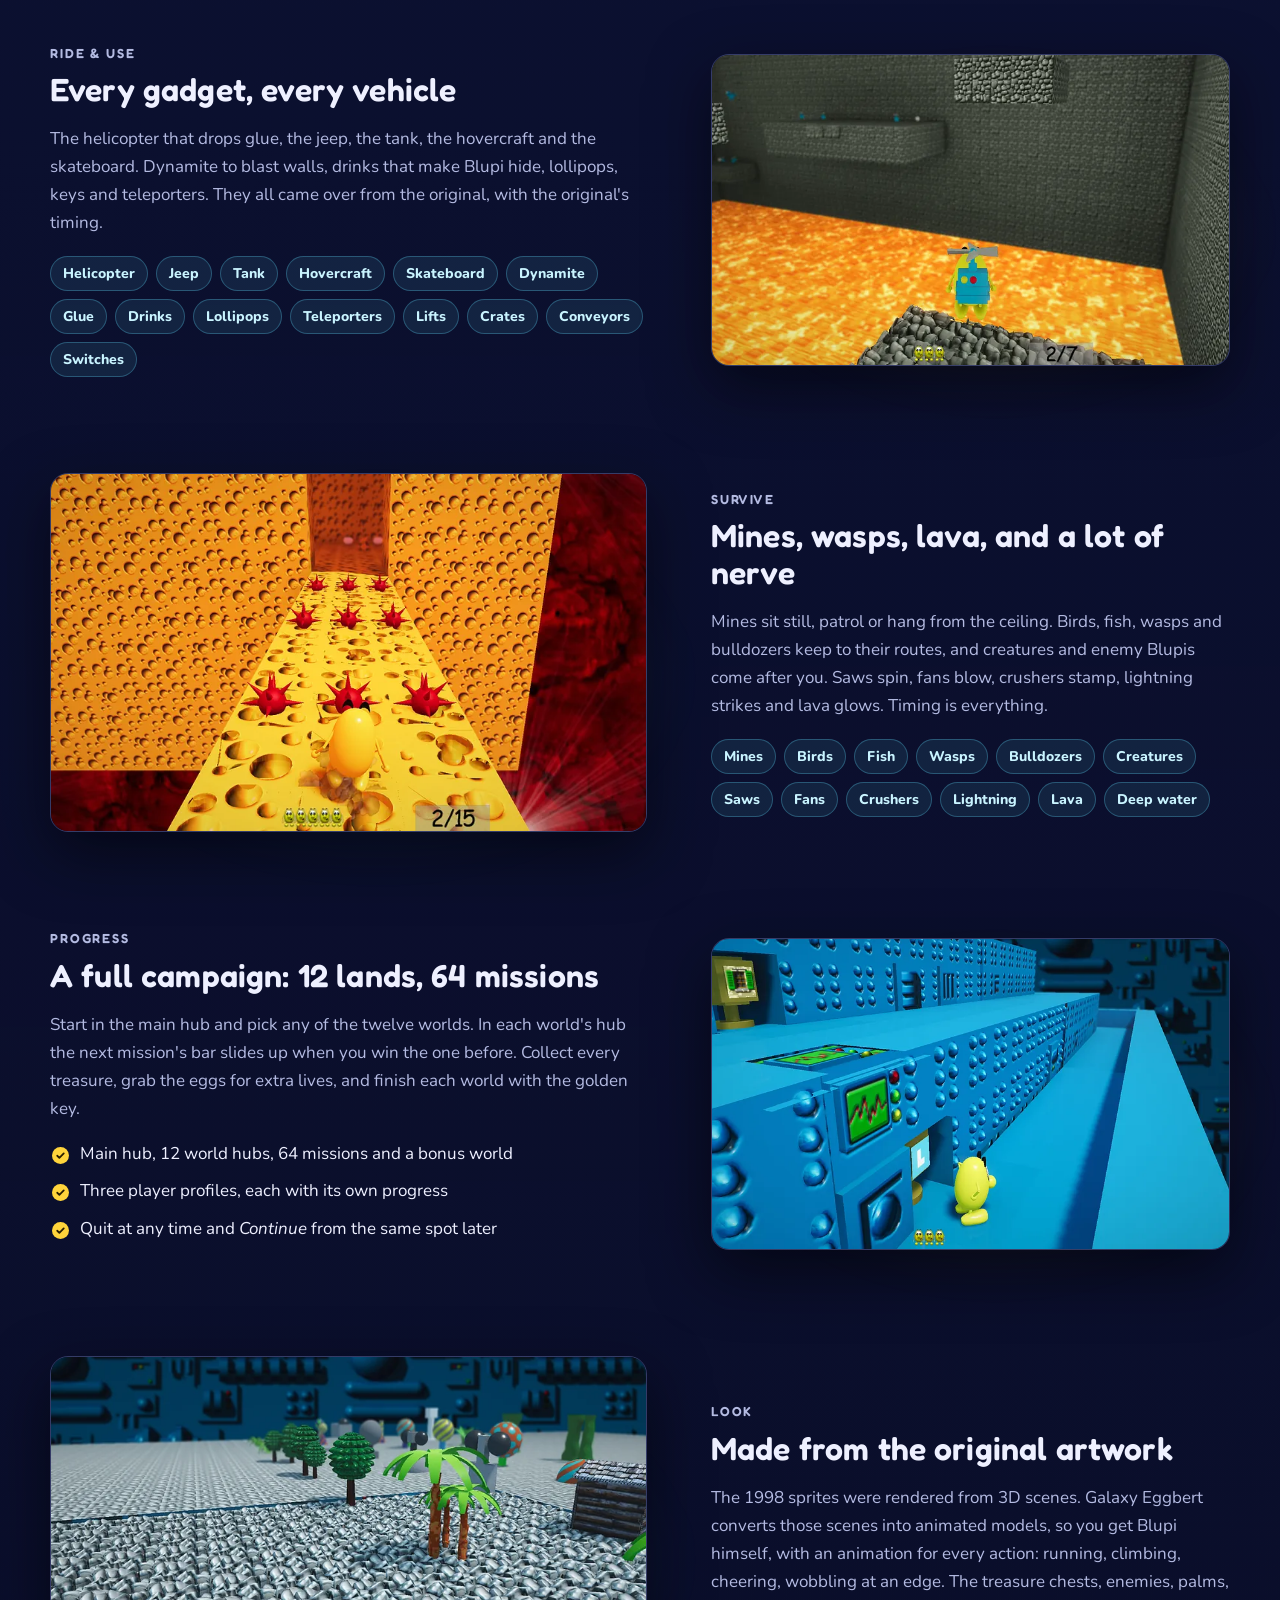
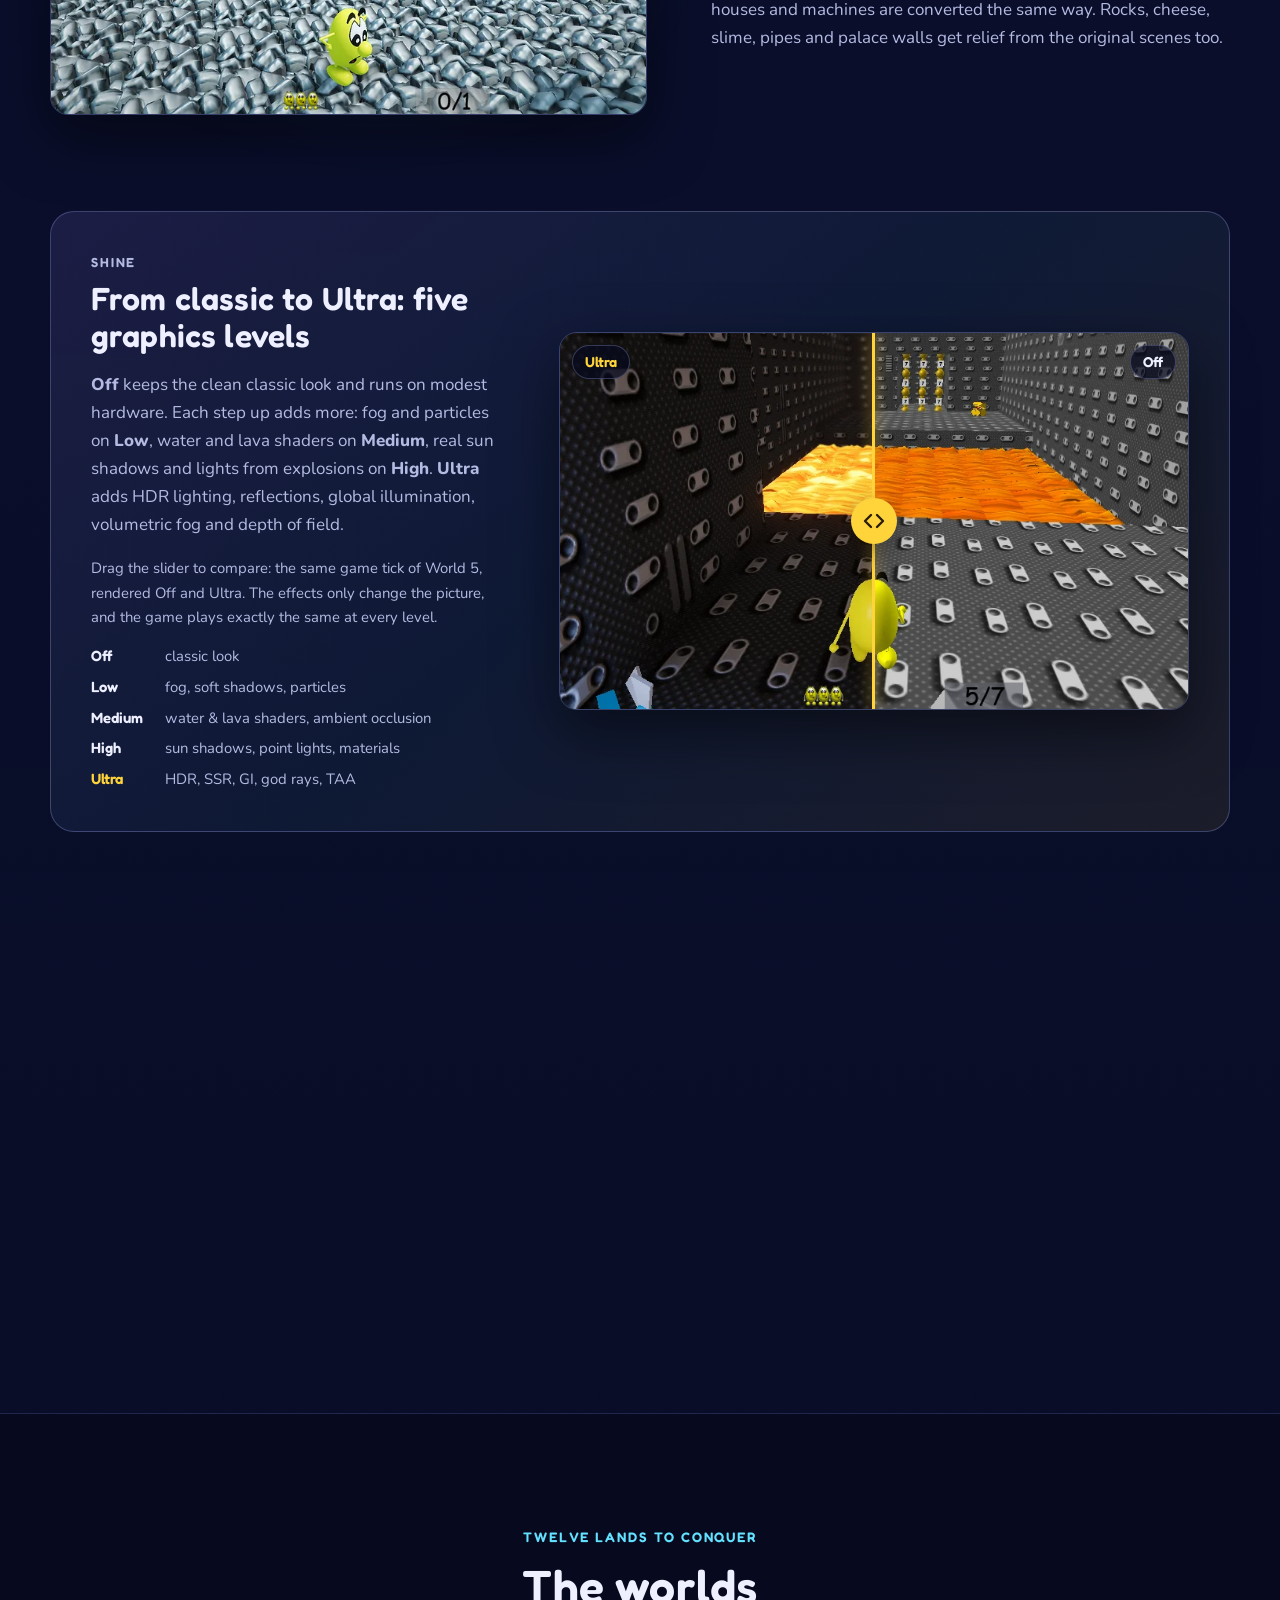
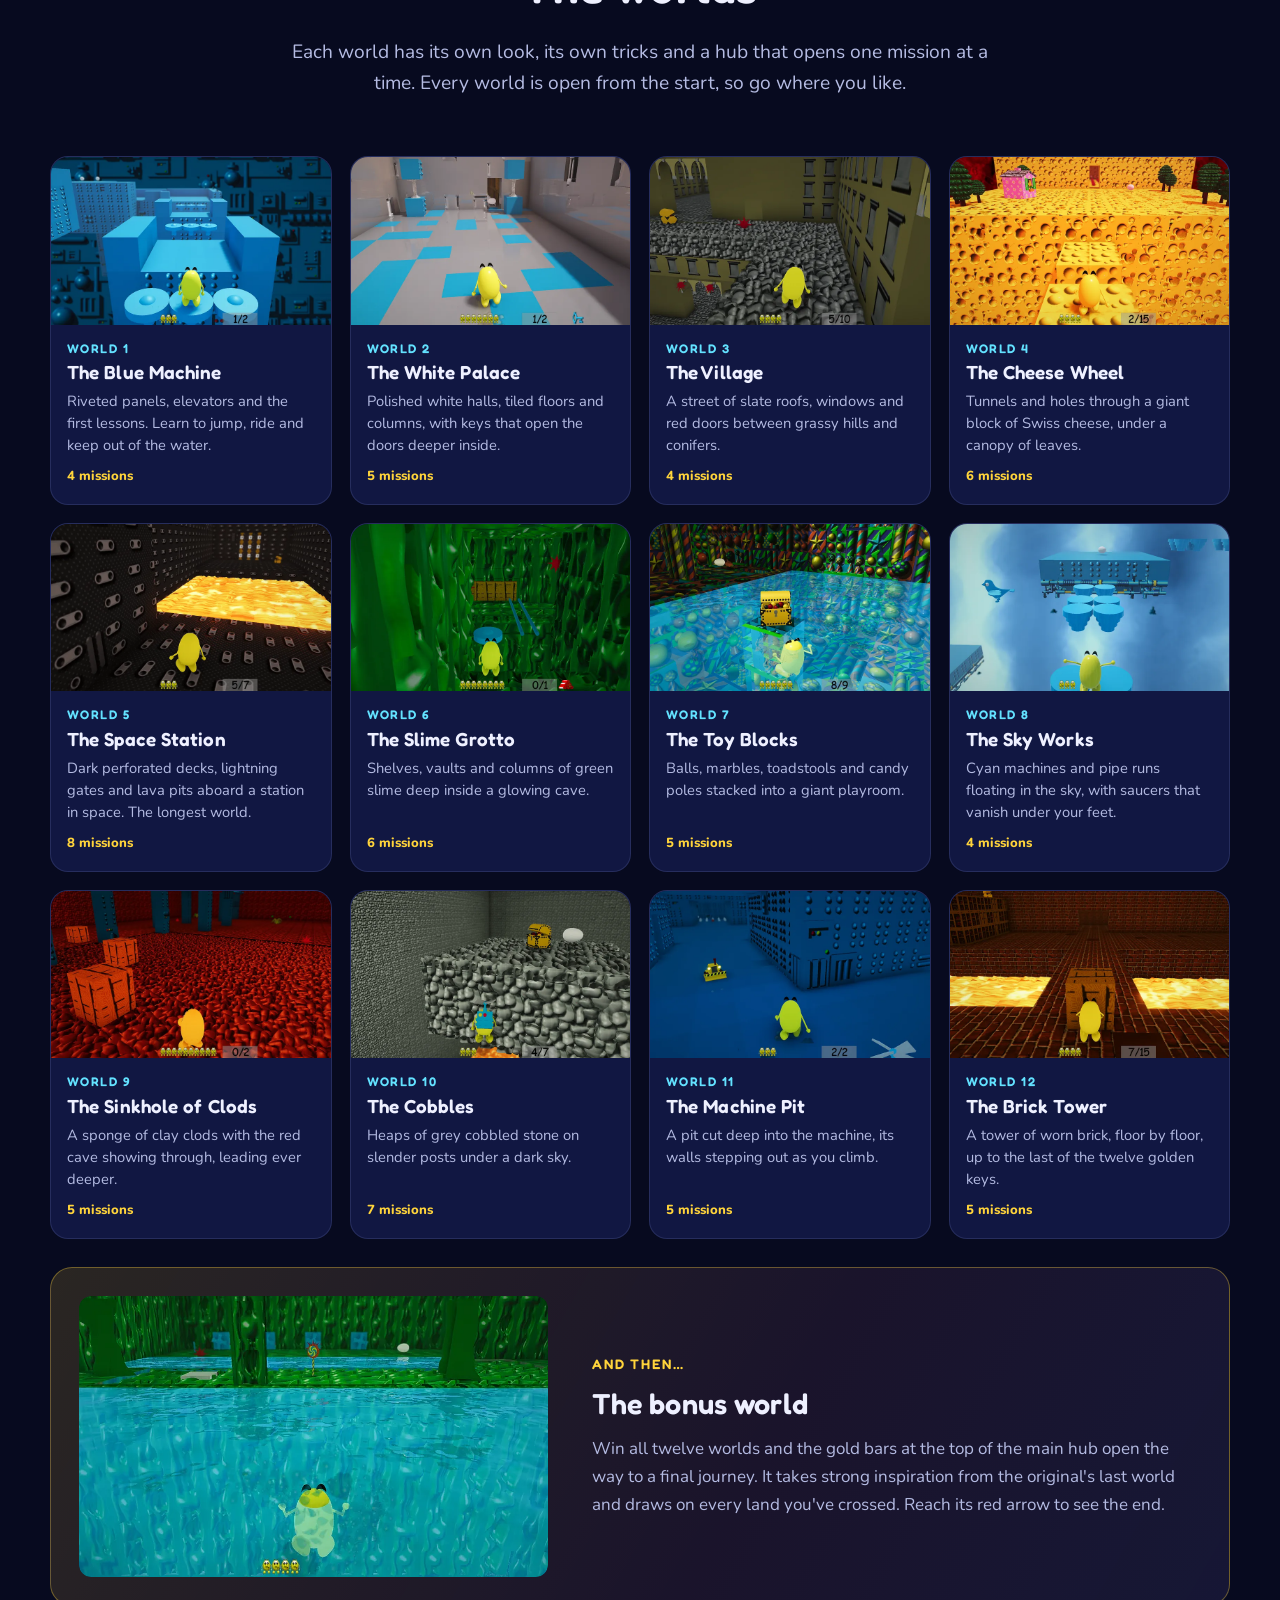
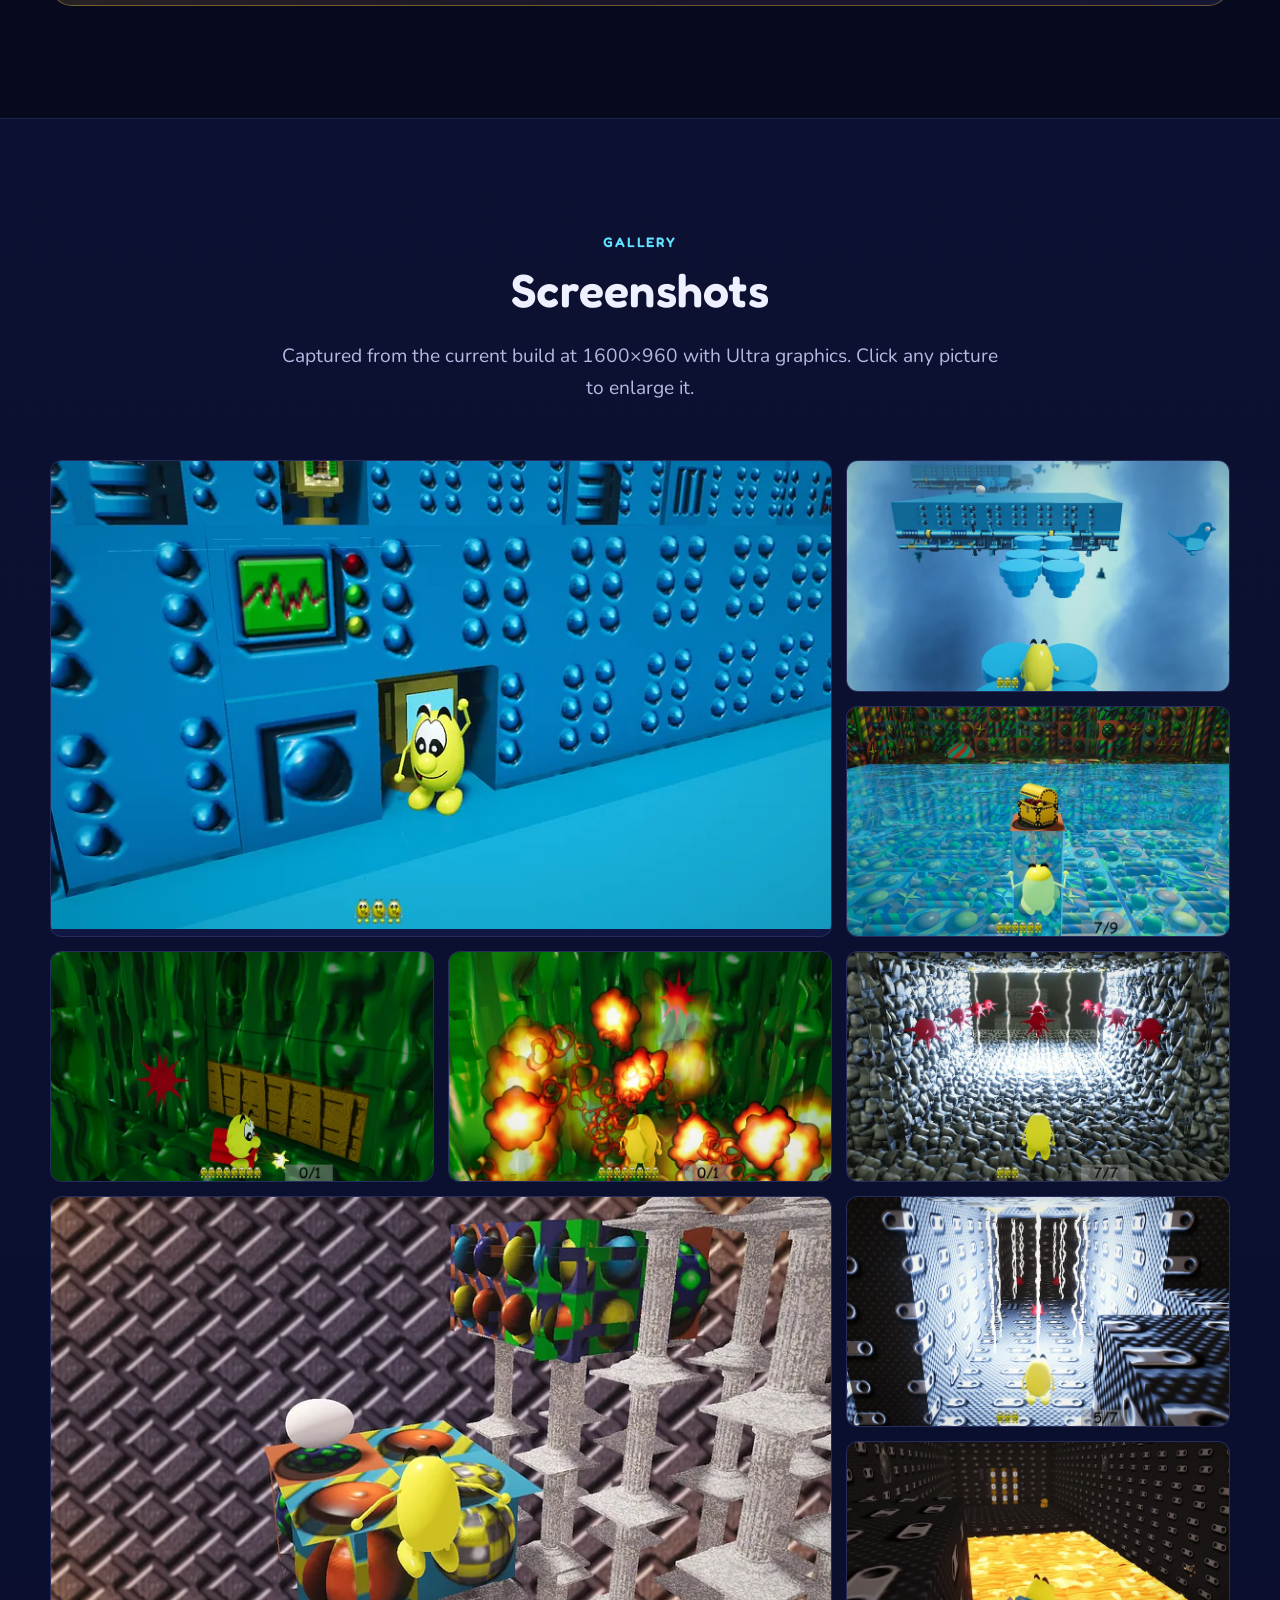
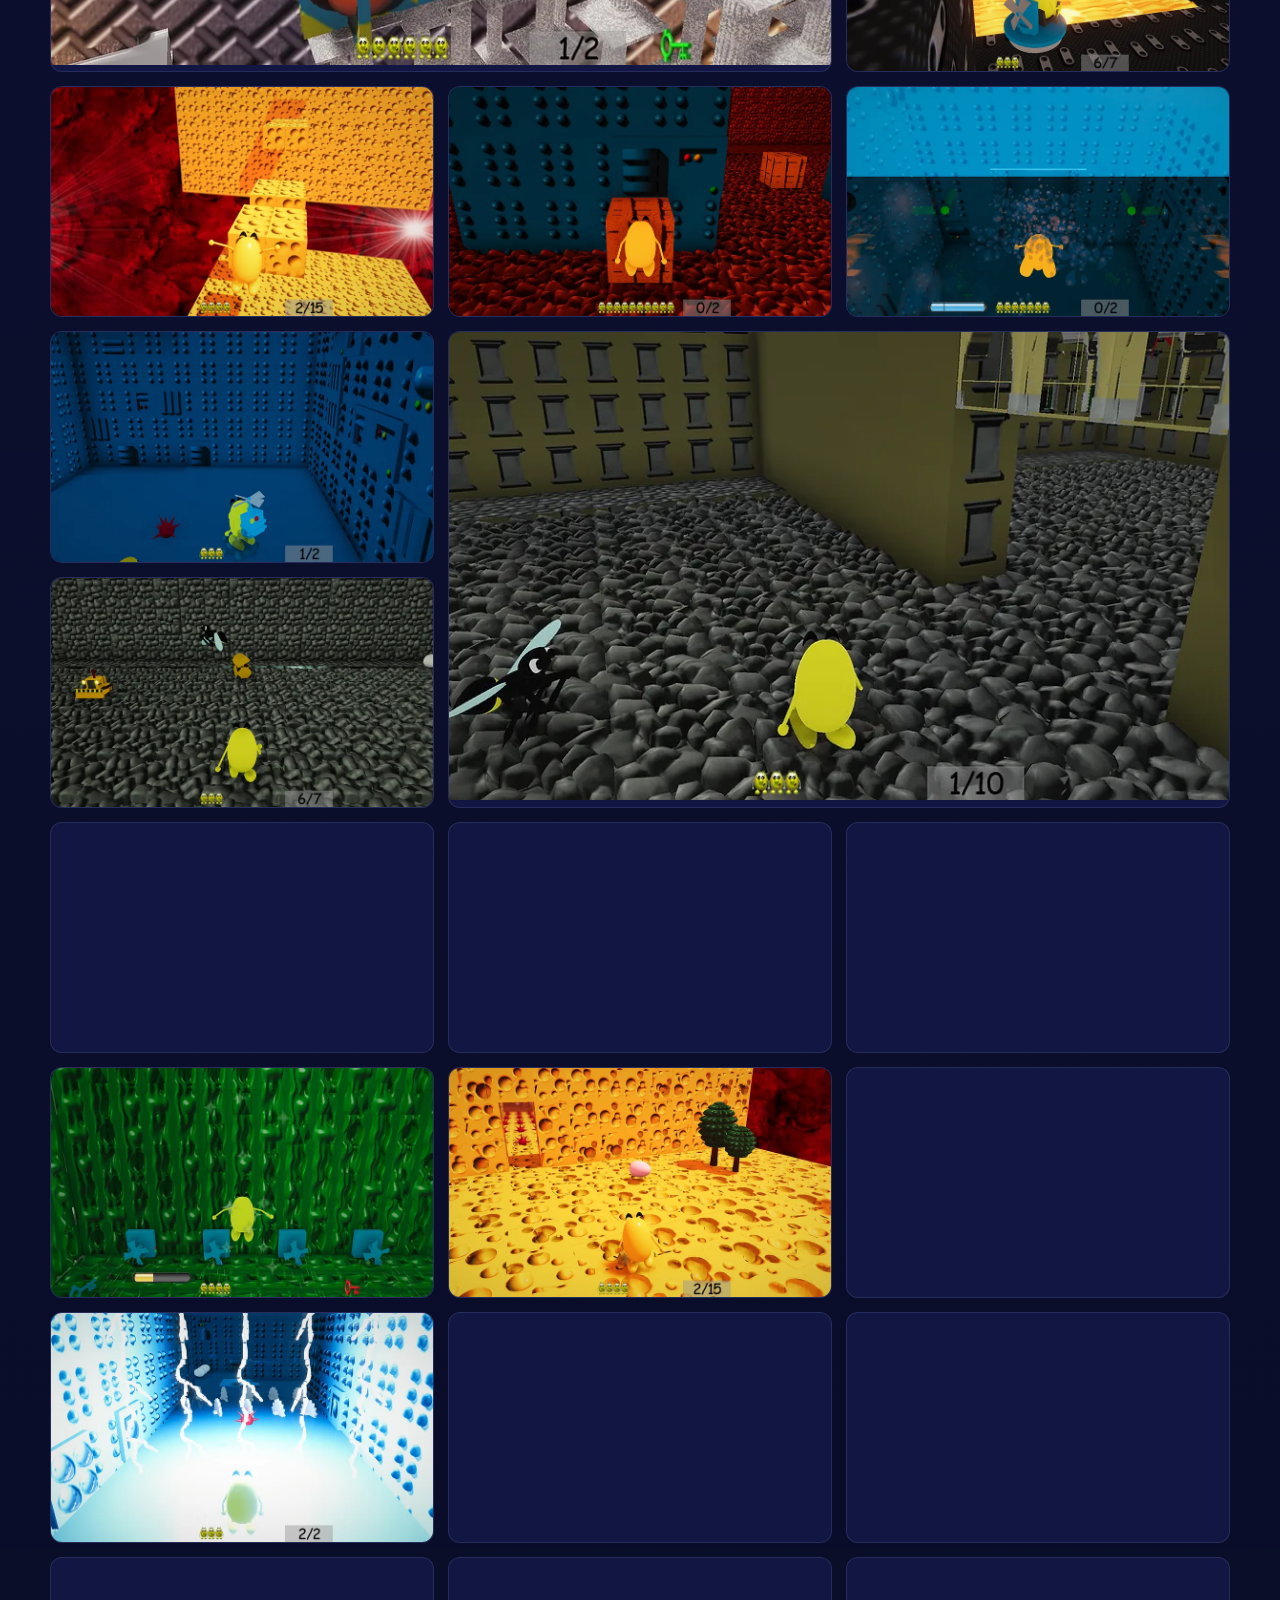
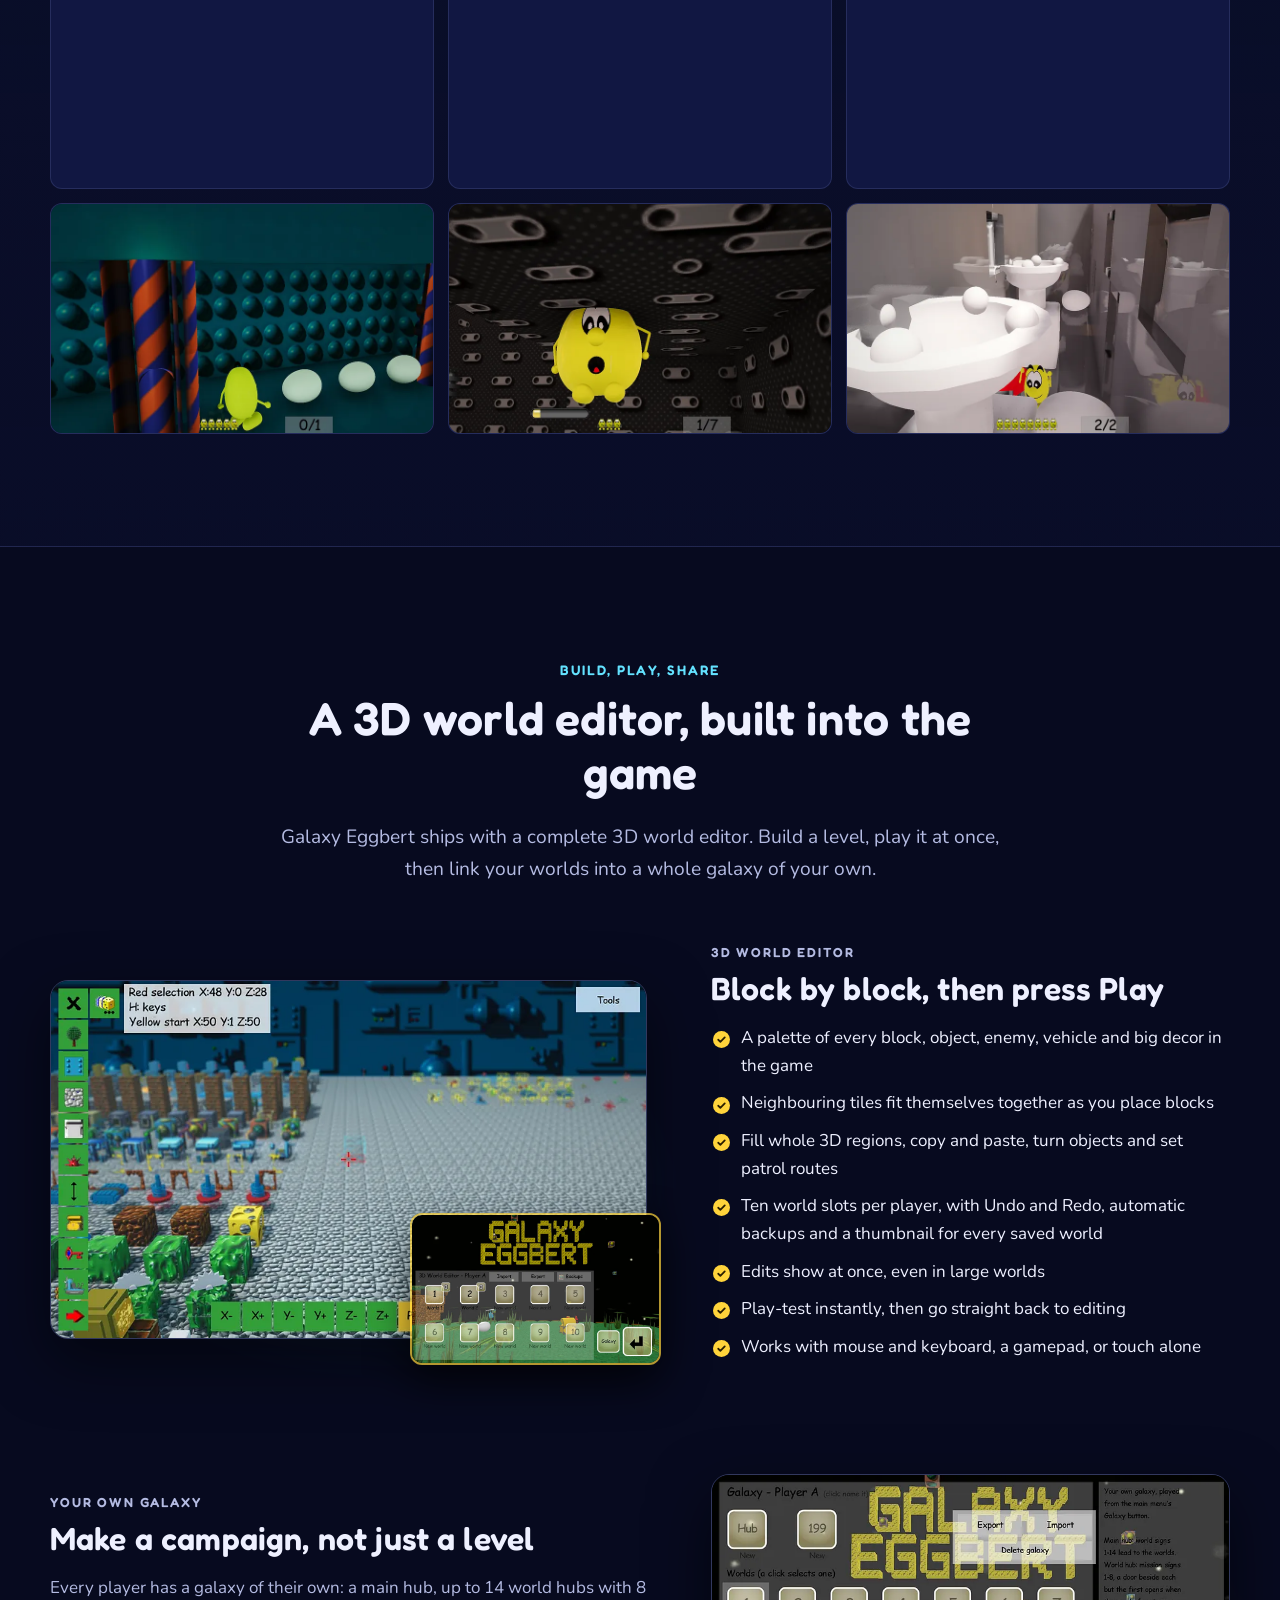
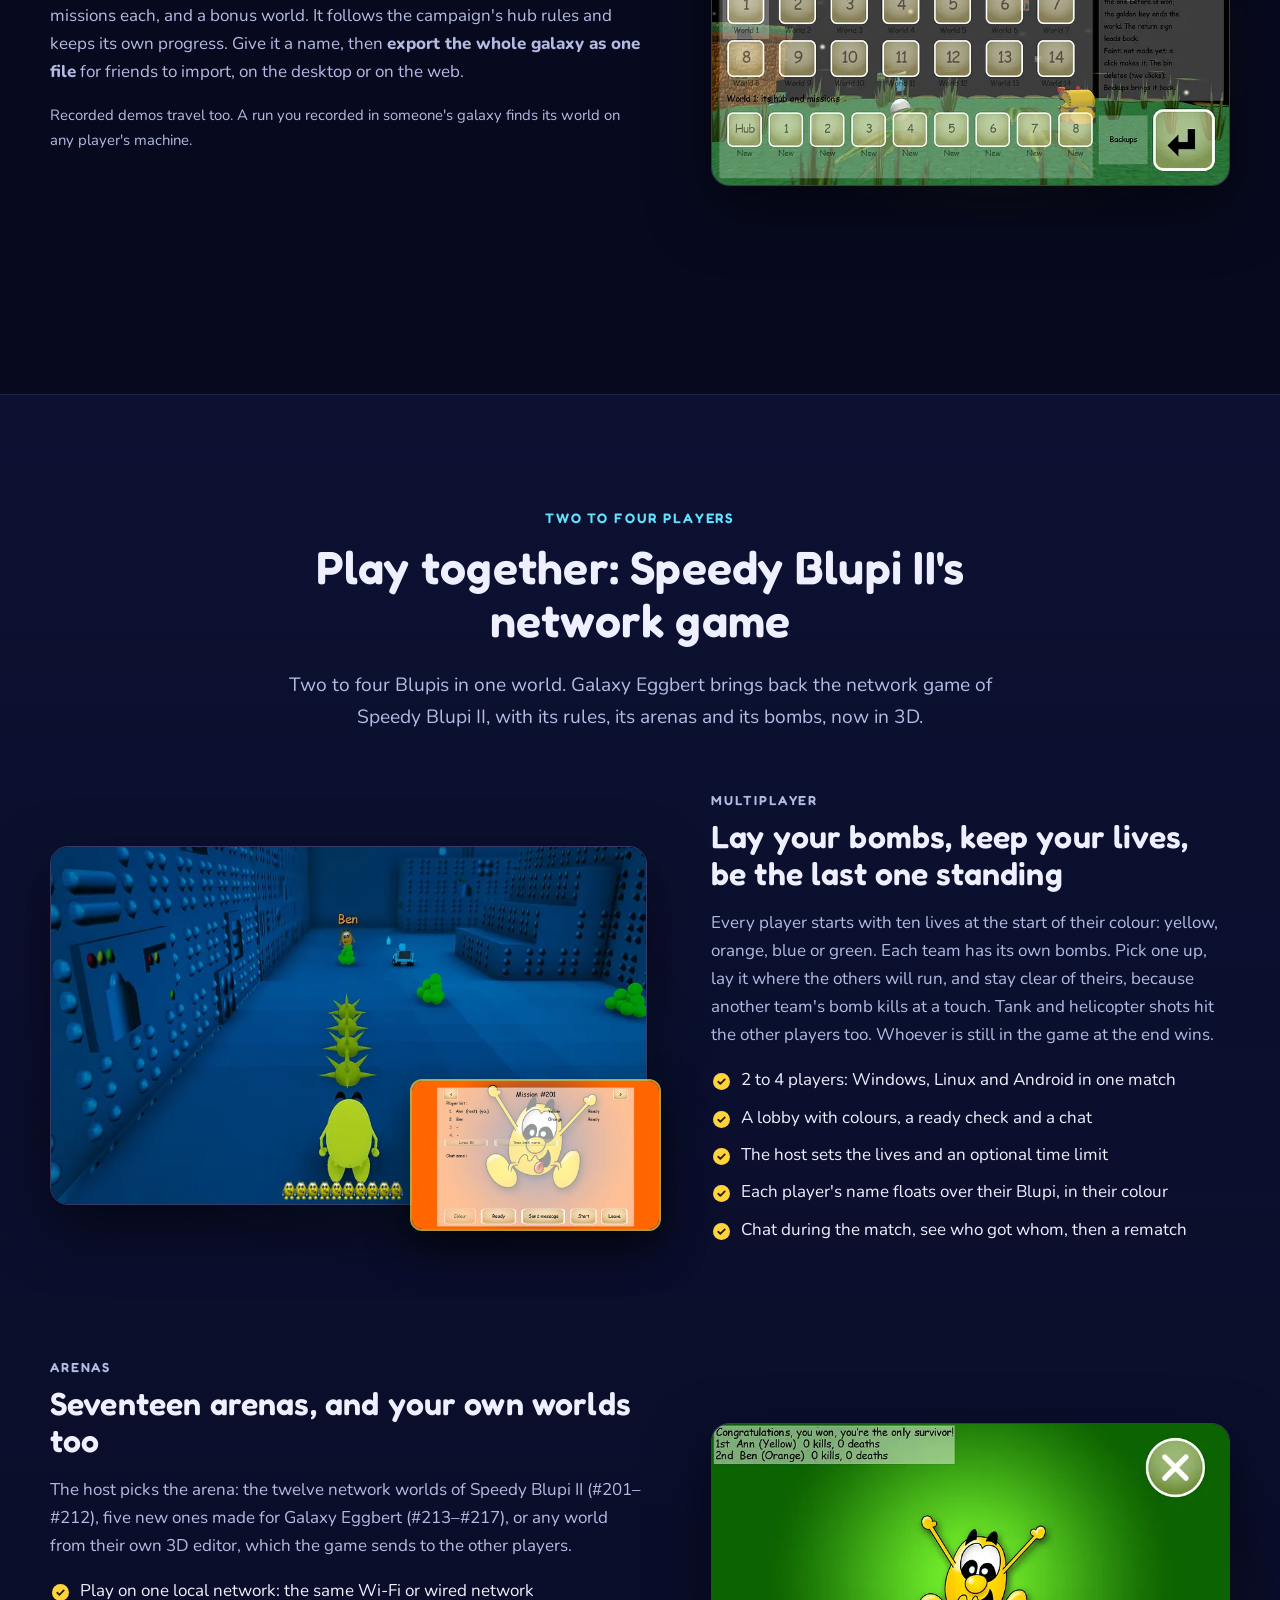
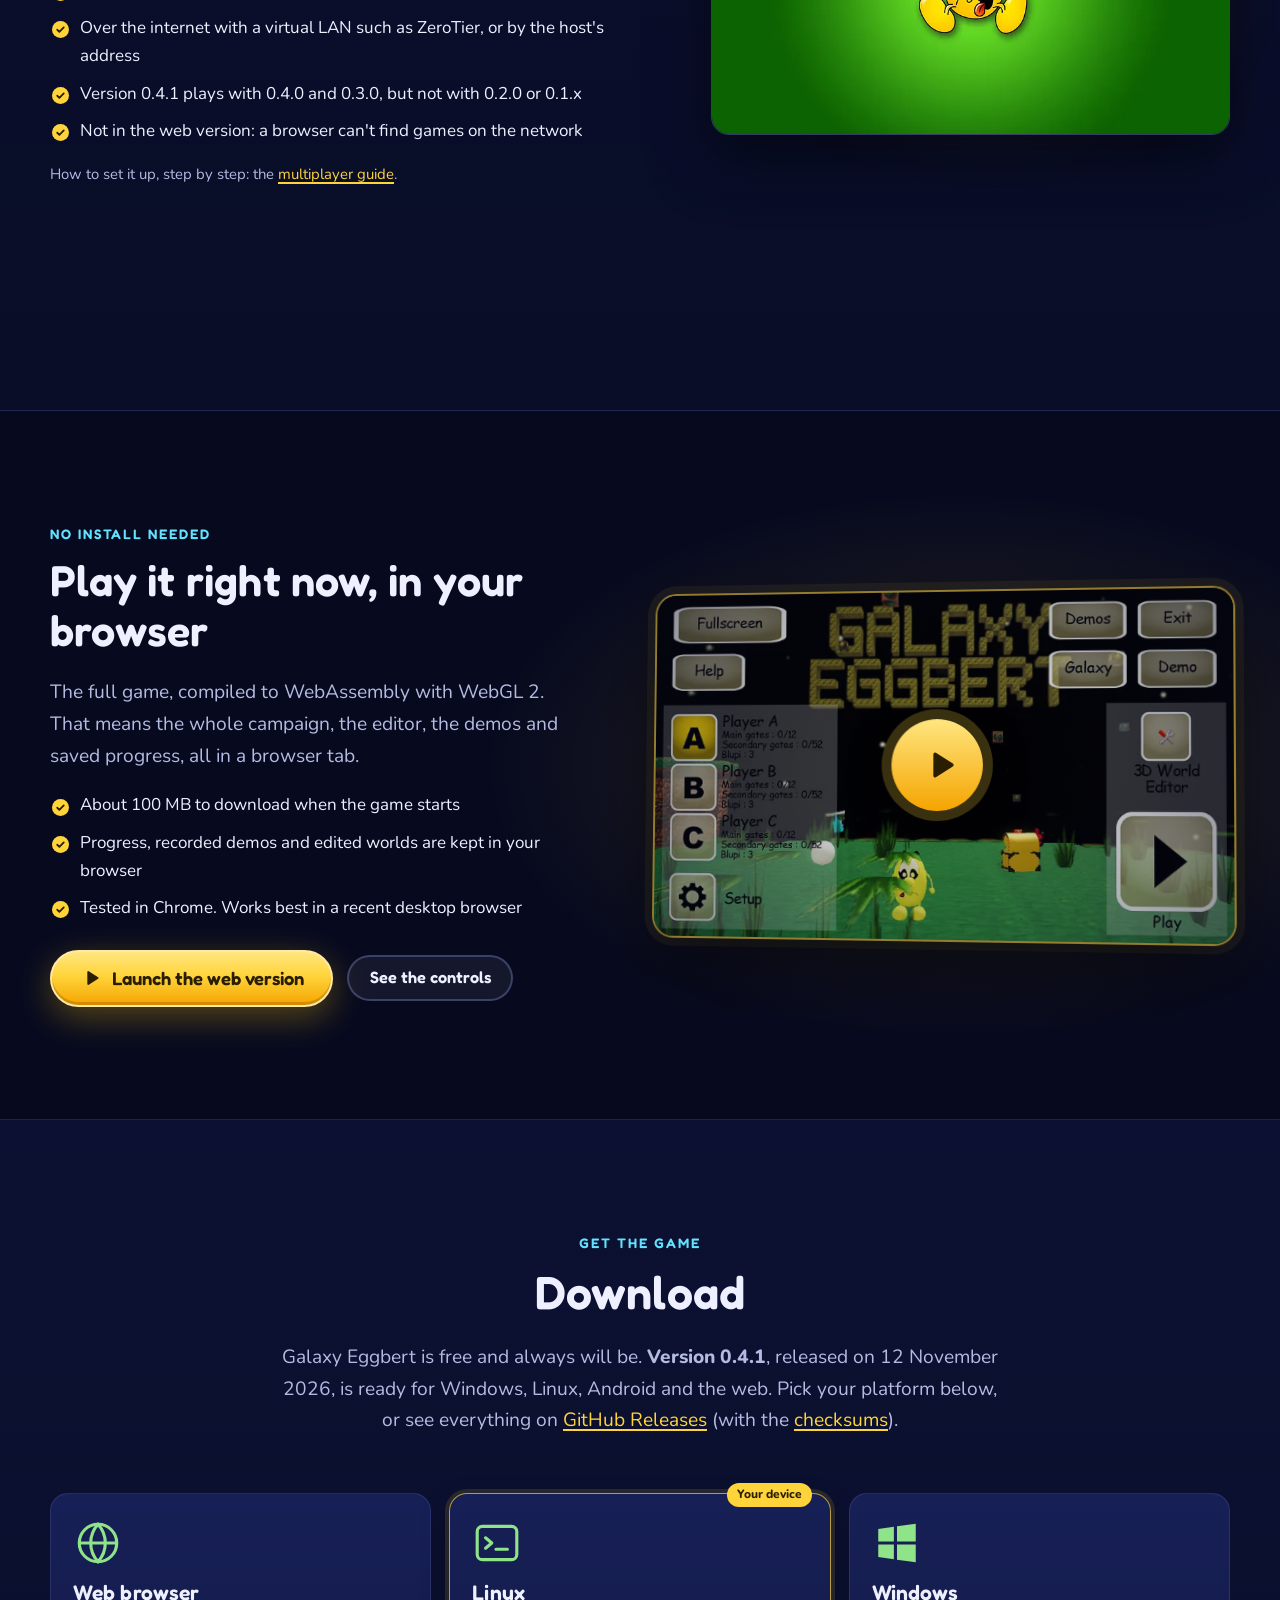
==== commit 99bd5b2f: "Galaxy Eggbert 0.4.1: version and download links, the web build, the network versions that play toge" ====
--- a/index.html
+++ b/index.html
@@ -15,7 +15,7 @@
   <meta property="og:type" content="website">
   <meta property="og:site_name" content="Galaxy Eggbert">
   <meta property="og:title" content="Galaxy Eggbert: Speedy Blupi reborn in 3D">
-  <meta property="og:description" content="A free, open-source 3D remake of Speedy Blupi with 78 worlds, twenty languages, every original gadget, a built-in 3D world editor and multiplayer for up to four players. Version 0.4.0 for Windows, Linux, Android and the web.">
+  <meta property="og:description" content="A free, open-source 3D remake of Speedy Blupi with 78 worlds, twenty languages, every original gadget, a built-in 3D world editor and multiplayer for up to four players. Version 0.4.1 for Windows, Linux, Android and the web.">
   <meta property="og:url" content="https://galaxyeggbert.com/">
   <meta property="og:image" content="https://galaxyeggbert.com/assets/img/og-image.jpg">
   <meta property="og:image:width" content="1200">
@@ -35,10 +35,10 @@
     "image": "https://galaxyeggbert.com/assets/img/og-image.jpg",
     "description": "A free, open-source 3D remake of the 1998 platformer Speedy Blupi (Speedy Eggbert), in twenty languages.",
     "genre": ["Platformer", "3D platformer", "Puzzle"],
-    "softwareVersion": "0.4.0",
+    "softwareVersion": "0.4.1",
     "playMode": ["SinglePlayer", "MultiPlayer"],
     "numberOfPlayers": { "@type": "QuantitativeValue", "minValue": 1, "maxValue": 4 },
-    "downloadUrl": "https://github.com/openeggbert/galaxy-eggbert/releases/tag/v0.4.0",
+    "downloadUrl": "https://github.com/openeggbert/galaxy-eggbert/releases/tag/v0.4.1",
     "gamePlatform": ["Web browser", "Linux", "Windows", "Android"],
     "applicationCategory": "Game",
     "operatingSystem": "Linux, Windows, Android, Web",
@@ -89,7 +89,7 @@
       </div>
       <div class="wrap hero-inner">
         <p class="eyebrow hero-eyebrow">Free · Open source · Made by fans, for fans</p>
-        <p class="hero-news"><a href="#languages"><span class="pill pill-ok">New</span> Version 0.4.0 is out: twenty languages, a faster editor and clean text in full screen</a></p>
+        <p class="hero-news"><a href="#languages"><span class="pill pill-ok">New</span> Version 0.4.1 is out: twenty languages, a faster editor and clean text in full screen</a></p>
         <h1 class="hero-logo" id="hero-title">
           <img src="assets/img/logo.webp" srcset="assets/img/logo.webp 1x, assets/img/logo@2x.webp 2x" alt="Galaxy Eggbert" width="490" height="90">
         </h1>
@@ -109,7 +109,7 @@
             Download
           </a>
         </div>
-        <p class="hero-platforms">Version 0.4.0 for Windows, Linux, Android and the web · macOS and iPhone on the way</p>
+        <p class="hero-platforms">Version 0.4.1 for Windows, Linux, Android and the web · macOS and iPhone on the way</p>
       </div>
       <div class="wrap">
         <ul class="hero-stats" aria-label="The game in numbers">
@@ -188,7 +188,7 @@
           <li class="tl-now">
             <span class="tl-year">2026</span>
             <span class="tl-title">Galaxy Eggbert</span>
-            <span class="tl-text">The same game, rebuilt in 3D, with a campaign of 78 worlds, an editor for your own and Speedy Blupi&nbsp;II's network game. The first versions, 0.1.0 to 0.1.3, are released on 11&nbsp;November. Version 0.4.0 follows on 12&nbsp;November: twenty languages, a faster editor and clean text in full screen.</span>
+            <span class="tl-text">The same game, rebuilt in 3D, with a campaign of 78 worlds, an editor for your own and Speedy Blupi&nbsp;II's network game. The first versions, 0.1.0 to 0.1.3, are released on 11&nbsp;November. Version 0.4.0 follows on 12&nbsp;November: twenty languages, a faster editor and clean text in full screen. Version 0.4.1 arrives the same day: the goodbye screen names galaxyeggbert.com, and Setup shows the accelerometer option only on devices that have one.</span>
           </li>
         </ol>
       </div>
@@ -574,7 +574,7 @@
             <ul class="ticks">
               <li>Play on one local network: the same Wi-Fi or wired network</li>
               <li>Over the internet with a virtual LAN such as ZeroTier, or by the host's address</li>
-              <li>Version 0.4.0 plays with 0.3.0, but not with 0.2.0 or 0.1.x</li>
+              <li>Version 0.4.1 plays with 0.4.0 and 0.3.0, but not with 0.2.0 or 0.1.x</li>
               <li>Not in the web version: a browser can't find games on the network</li>
             </ul>
             <p class="fine">How to set it up, step by step: the
@@ -620,10 +620,10 @@
         <div class="section-head">
           <p class="eyebrow">Get the game</p>
           <h2 id="download-title">Download</h2>
-          <p class="lead">Galaxy Eggbert is free and always will be. <strong>Version 0.4.0</strong>, released on
+          <p class="lead">Galaxy Eggbert is free and always will be. <strong>Version 0.4.1</strong>, released on
             12&nbsp;November 2026, is ready for Windows, Linux, Android and the web. Pick your platform below, or see
-            everything on <a href="https://github.com/openeggbert/galaxy-eggbert/releases/tag/v0.4.0" rel="noopener">GitHub Releases</a>
-            (with the <a href="https://github.com/openeggbert/galaxy-eggbert/releases/download/v0.4.0/SHA256SUMS.txt" rel="noopener">checksums</a>).</p>
+            everything on <a href="https://github.com/openeggbert/galaxy-eggbert/releases/tag/v0.4.1" rel="noopener">GitHub Releases</a>
+            (with the <a href="https://github.com/openeggbert/galaxy-eggbert/releases/download/v0.4.1/SHA256SUMS.txt" rel="noopener">checksums</a>).</p>
         </div>
 
         <!--
@@ -642,7 +642,7 @@
             <p>Play instantly in a modern browser. WebAssembly + WebGL&nbsp;2, nothing to install.</p>
             <div class="dl-actions">
               <a class="btn btn-primary" href="play/">Play now</a>
-              <a class="btn btn-link" href="https://github.com/openeggbert/galaxy-eggbert/releases/download/v0.4.0/GalaxyEggbert-0.4.0-web.zip" rel="noopener">Download to host it (80&nbsp;MB)</a>
+              <a class="btn btn-link" href="https://github.com/openeggbert/galaxy-eggbert/releases/download/v0.4.1/GalaxyEggbert-0.4.1-web.zip" rel="noopener">Download to host it (80&nbsp;MB)</a>
             </div>
           </article>
 
@@ -651,11 +651,11 @@
               <svg viewBox="0 0 48 48"><rect x="5" y="8" width="38" height="32" rx="5" fill="none" stroke="currentColor" stroke-width="3"/><path d="m13 19 6 5-6 5M23 30h11" fill="none" stroke="currentColor" stroke-width="3" stroke-linecap="round" stroke-linejoin="round"/></svg>
             </div>
             <h3>Linux</h3>
-            <span class="pill pill-ok">Version 0.4.0</span>
+            <span class="pill pill-ok">Version 0.4.1</span>
             <p>A portable x86-64 bundle: extract it and run <code>./run-galaxy-eggbert</code>. It needs glibc&nbsp;2.38 or newer
               (Debian&nbsp;13, Ubuntu&nbsp;24.04 and later).</p>
             <div class="dl-actions">
-              <a class="btn btn-primary" href="https://github.com/openeggbert/galaxy-eggbert/releases/download/v0.4.0/GalaxyEggbert-0.4.0-linux-x86_64.tar.gz" rel="noopener">Download .tar.gz (156&nbsp;MB)</a>
+              <a class="btn btn-primary" href="https://github.com/openeggbert/galaxy-eggbert/releases/download/v0.4.1/GalaxyEggbert-0.4.1-linux-x86_64.tar.gz" rel="noopener">Download .tar.gz (156&nbsp;MB)</a>
               <a class="btn btn-link" href="#build-linux">Build it yourself</a>
             </div>
           </article>
@@ -665,11 +665,11 @@
               <svg viewBox="0 0 48 48"><path d="M6 10.5 21 8.4v14.1H6zM24 8l18-2.5v17H24zM6 25.5h15v14.1L6 37.5zM24 25.5h18v17L24 40z" fill="currentColor"/></svg>
             </div>
             <h3>Windows</h3>
-            <span class="pill pill-ok">Version 0.4.0</span>
+            <span class="pill pill-ok">Version 0.4.1</span>
             <p>64-bit Windows: extract the zip and start <code>GalaxyEggbert.exe</code>. It needs OpenGL&nbsp;3.3.
               This first Windows build has mostly been tested under Wine, so please report anything odd.</p>
             <div class="dl-actions">
-              <a class="btn btn-primary" href="https://github.com/openeggbert/galaxy-eggbert/releases/download/v0.4.0/GalaxyEggbert-0.4.0-windows-x86_64.zip" rel="noopener">Download .zip (160&nbsp;MB)</a>
+              <a class="btn btn-primary" href="https://github.com/openeggbert/galaxy-eggbert/releases/download/v0.4.1/GalaxyEggbert-0.4.1-windows-x86_64.zip" rel="noopener">Download .zip (160&nbsp;MB)</a>
               <a class="btn btn-link" href="https://github.com/openeggbert/galaxy-eggbert/issues" rel="noopener">Report a problem</a>
             </div>
           </article>
@@ -679,11 +679,11 @@
               <svg viewBox="0 0 48 48"><path d="M10 30a14 14 0 0 1 28 0z" fill="currentColor"/><path d="m15 15-3-5M33 15l3-5" stroke="currentColor" stroke-width="3" stroke-linecap="round"/><circle cx="18" cy="23" r="2" fill="var(--bg)"/><circle cx="30" cy="23" r="2" fill="var(--bg)"/><rect x="10" y="32" width="28" height="9" rx="3" fill="currentColor" opacity=".55"/></svg>
             </div>
             <h3>Android</h3>
-            <span class="pill pill-ok">Version 0.4.0</span>
+            <span class="pill pill-ok">Version 0.4.1</span>
             <p>An APK for arm64 phones and tablets with Android&nbsp;7.0 or newer, with touch and tilt controls. Allow installing
               from your browser or file manager when Android asks.</p>
             <div class="dl-actions">
-              <a class="btn btn-primary" href="https://github.com/openeggbert/galaxy-eggbert/releases/download/v0.4.0/GalaxyEggbert-0.4.0-android-arm64.apk" rel="noopener">Download .apk (119&nbsp;MB)</a>
+              <a class="btn btn-primary" href="https://github.com/openeggbert/galaxy-eggbert/releases/download/v0.4.1/GalaxyEggbert-0.4.1-android-arm64.apk" rel="noopener">Download .apk (119&nbsp;MB)</a>
               <a class="btn btn-link" href="https://github.com/openeggbert/galaxy-eggbert/blob/develop/ANDROID.md" rel="noopener">Build the APK</a>
             </div>
           </article>
@@ -728,7 +728,7 @@
           <details id="self-host">
             <summary>Host the web version yourself</summary>
             <p>The web build is a set of static files: <code>GalaxyEggbert.html</code>, <code>.js</code>, <code>.wasm</code>, <code>.data</code>
-              and the <code>Content/music</code> folder. <a href="https://github.com/openeggbert/galaxy-eggbert/releases/download/v0.4.0/GalaxyEggbert-0.4.0-web.zip" rel="noopener">Download them as one zip</a>
+              and the <code>Content/music</code> folder. <a href="https://github.com/openeggbert/galaxy-eggbert/releases/download/v0.4.1/GalaxyEggbert-0.4.1-web.zip" rel="noopener">Download them as one zip</a>
               and serve them over HTTP(S) from any web server. Opening the file from disk won't work.
               To build it yourself, use Emscripten:</p>
 <pre><code>emcmake cmake -S . -B build-cna-webgl2 -DGALAXY_EGGBERT_BUILD_CNA=ON \
@@ -964,7 +964,7 @@
             <summary>Can I play with friends?</summary>
             <p>Yes. Two to four players can play Speedy Blupi&nbsp;II's network game together on Windows,
               Linux and Android, all in the same match. Join the same local network (or a virtual one such as ZeroTier for play over the
-              internet), choose <em>Multiplayer</em> in the main menu, and one player hosts while the others join. Version 0.4.0 plays with 0.3.0,
+              internet), choose <em>Multiplayer</em> in the main menu, and one player hosts while the others join. Version 0.4.1 plays with 0.4.0 and 0.3.0,
               but not with 0.2.0 or 0.1.x. The web version can't play online. The
               <a href="https://github.com/openeggbert/galaxy-eggbert/blob/develop/docs/handbook/09-multiplayer.md" rel="noopener">multiplayer guide</a>
               explains every step.</p>
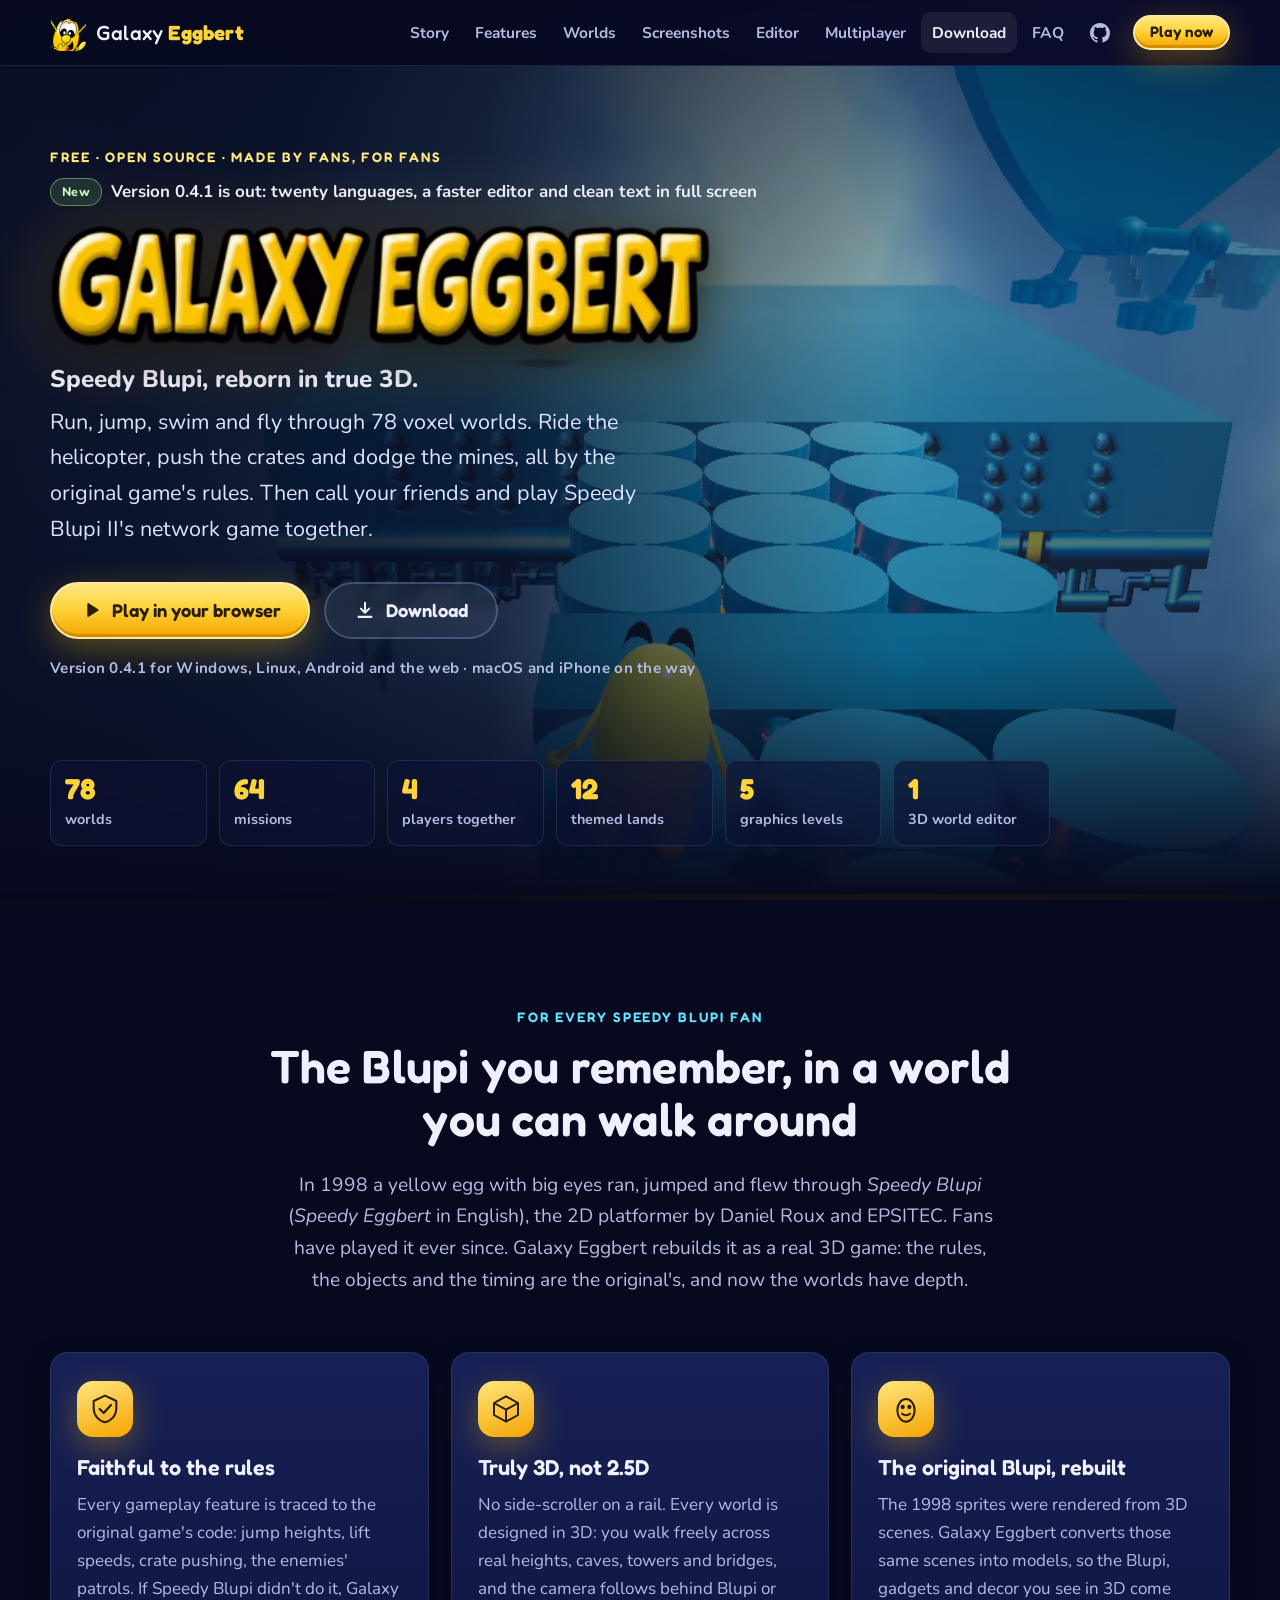
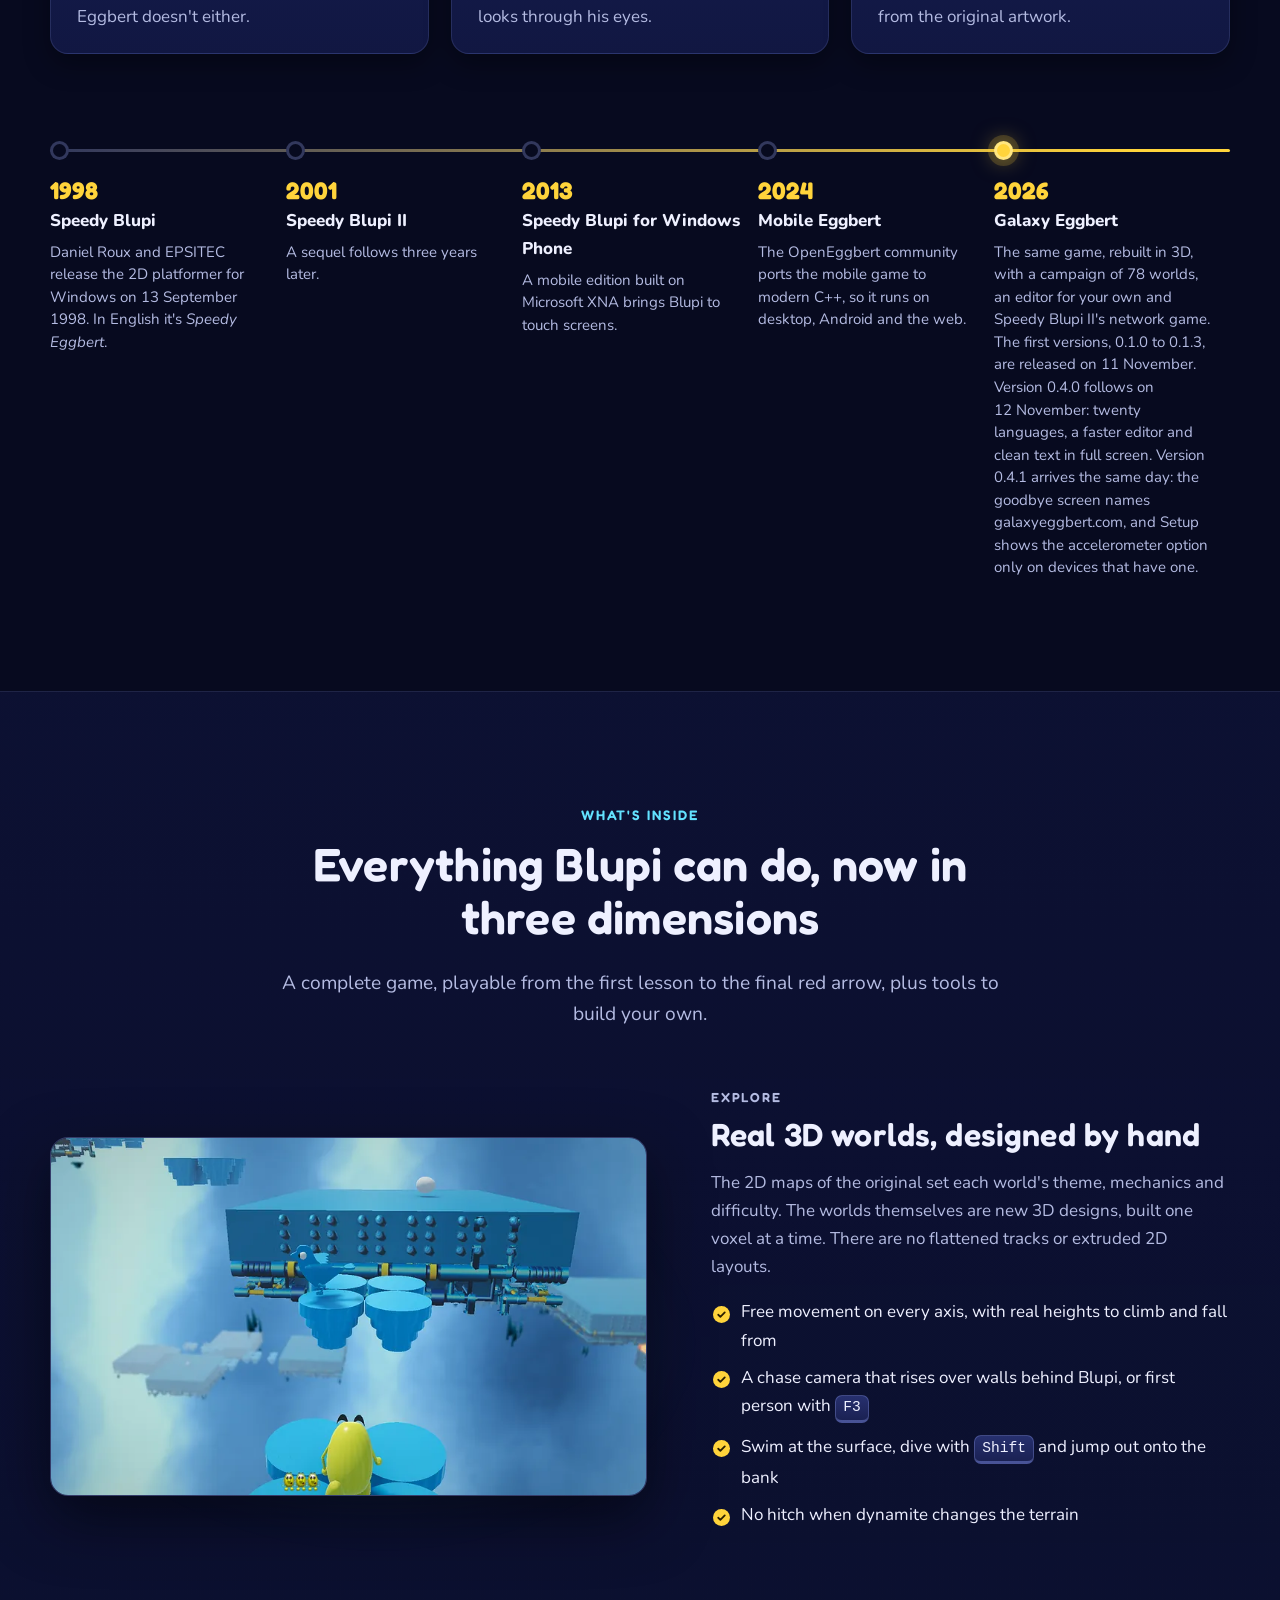
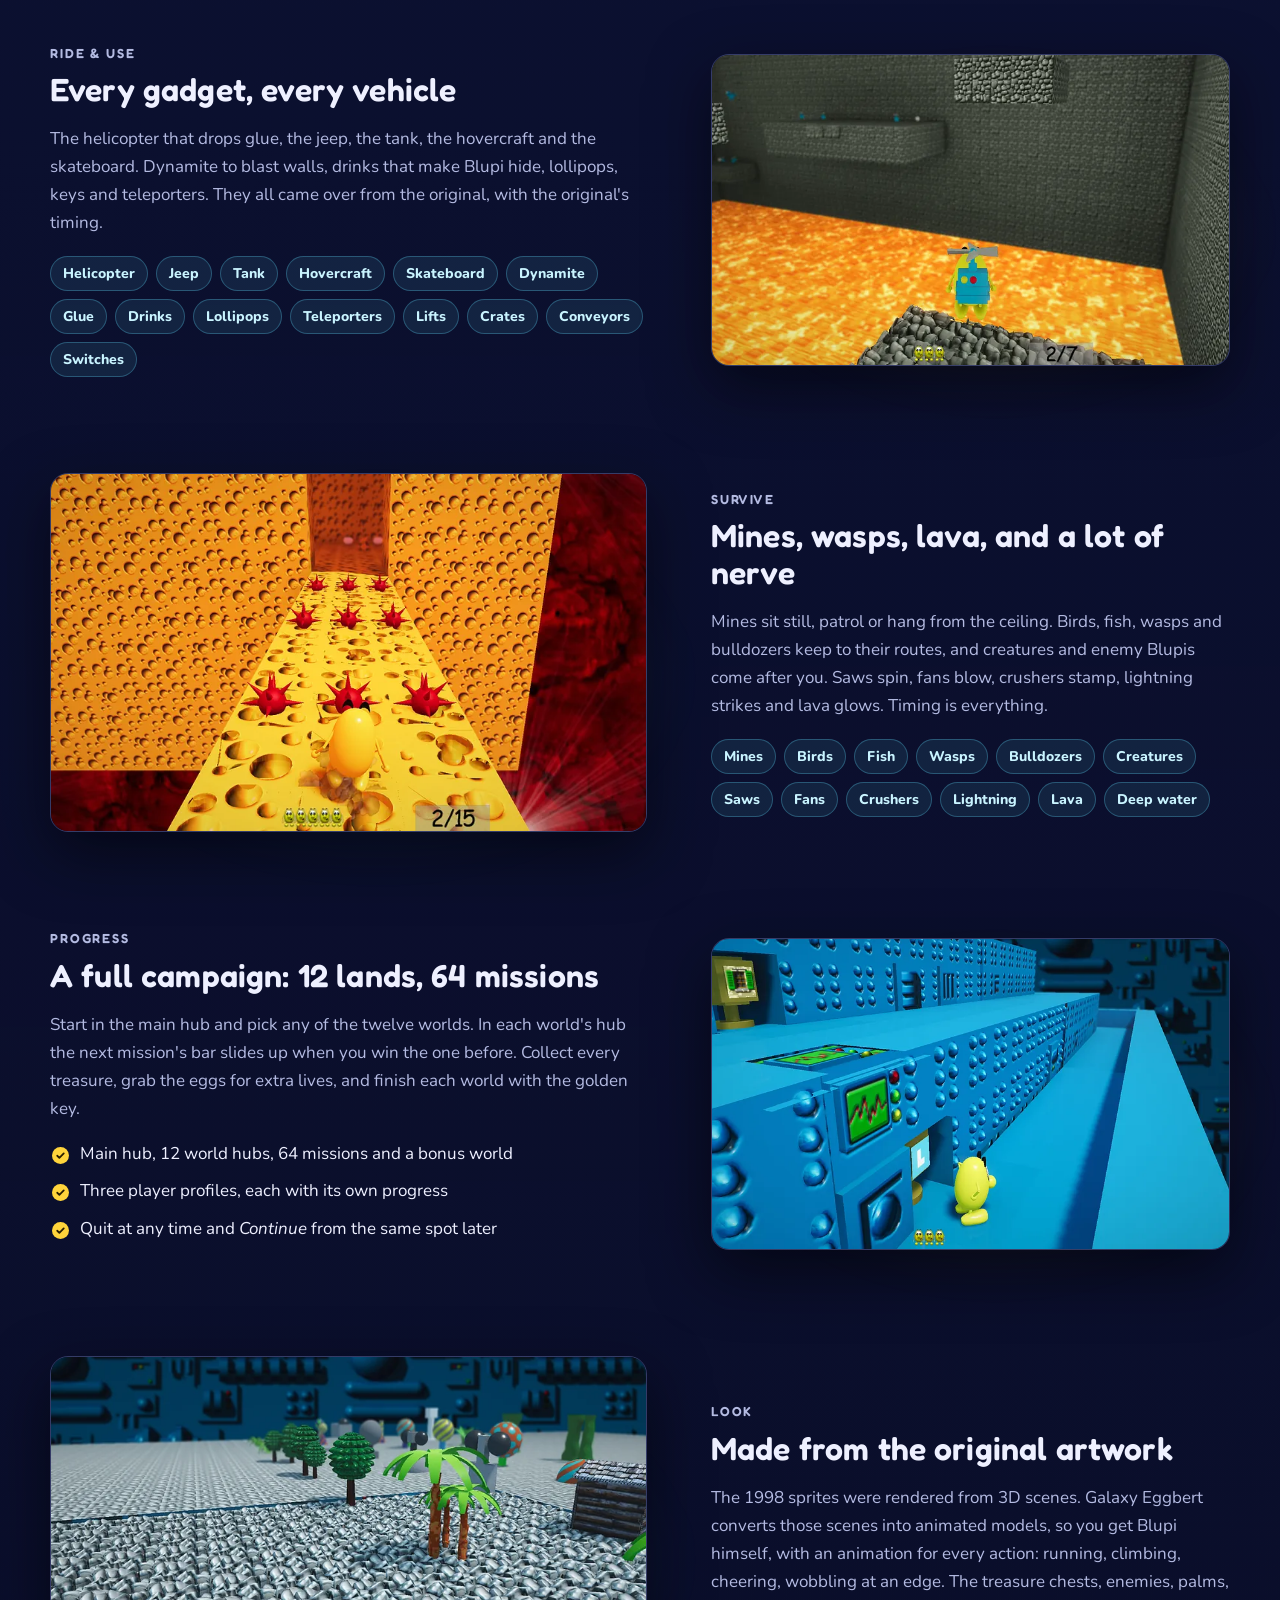
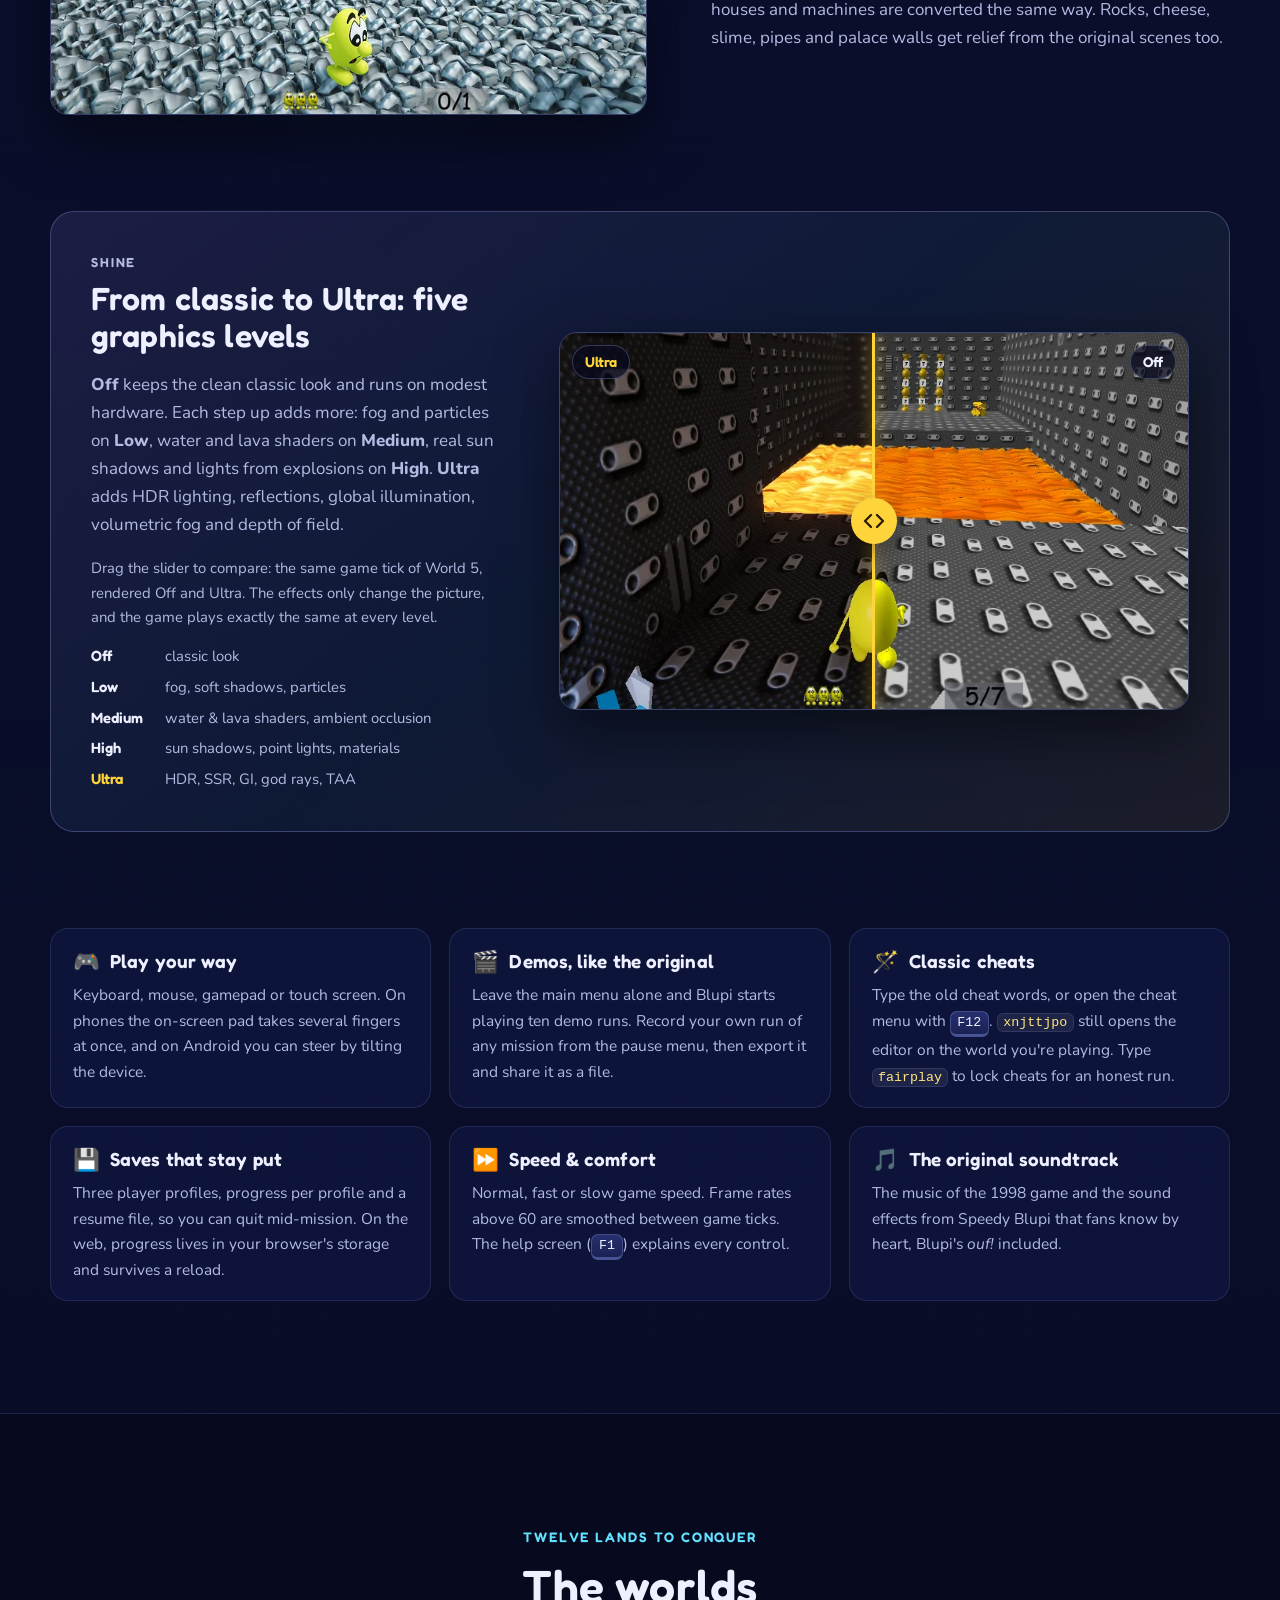
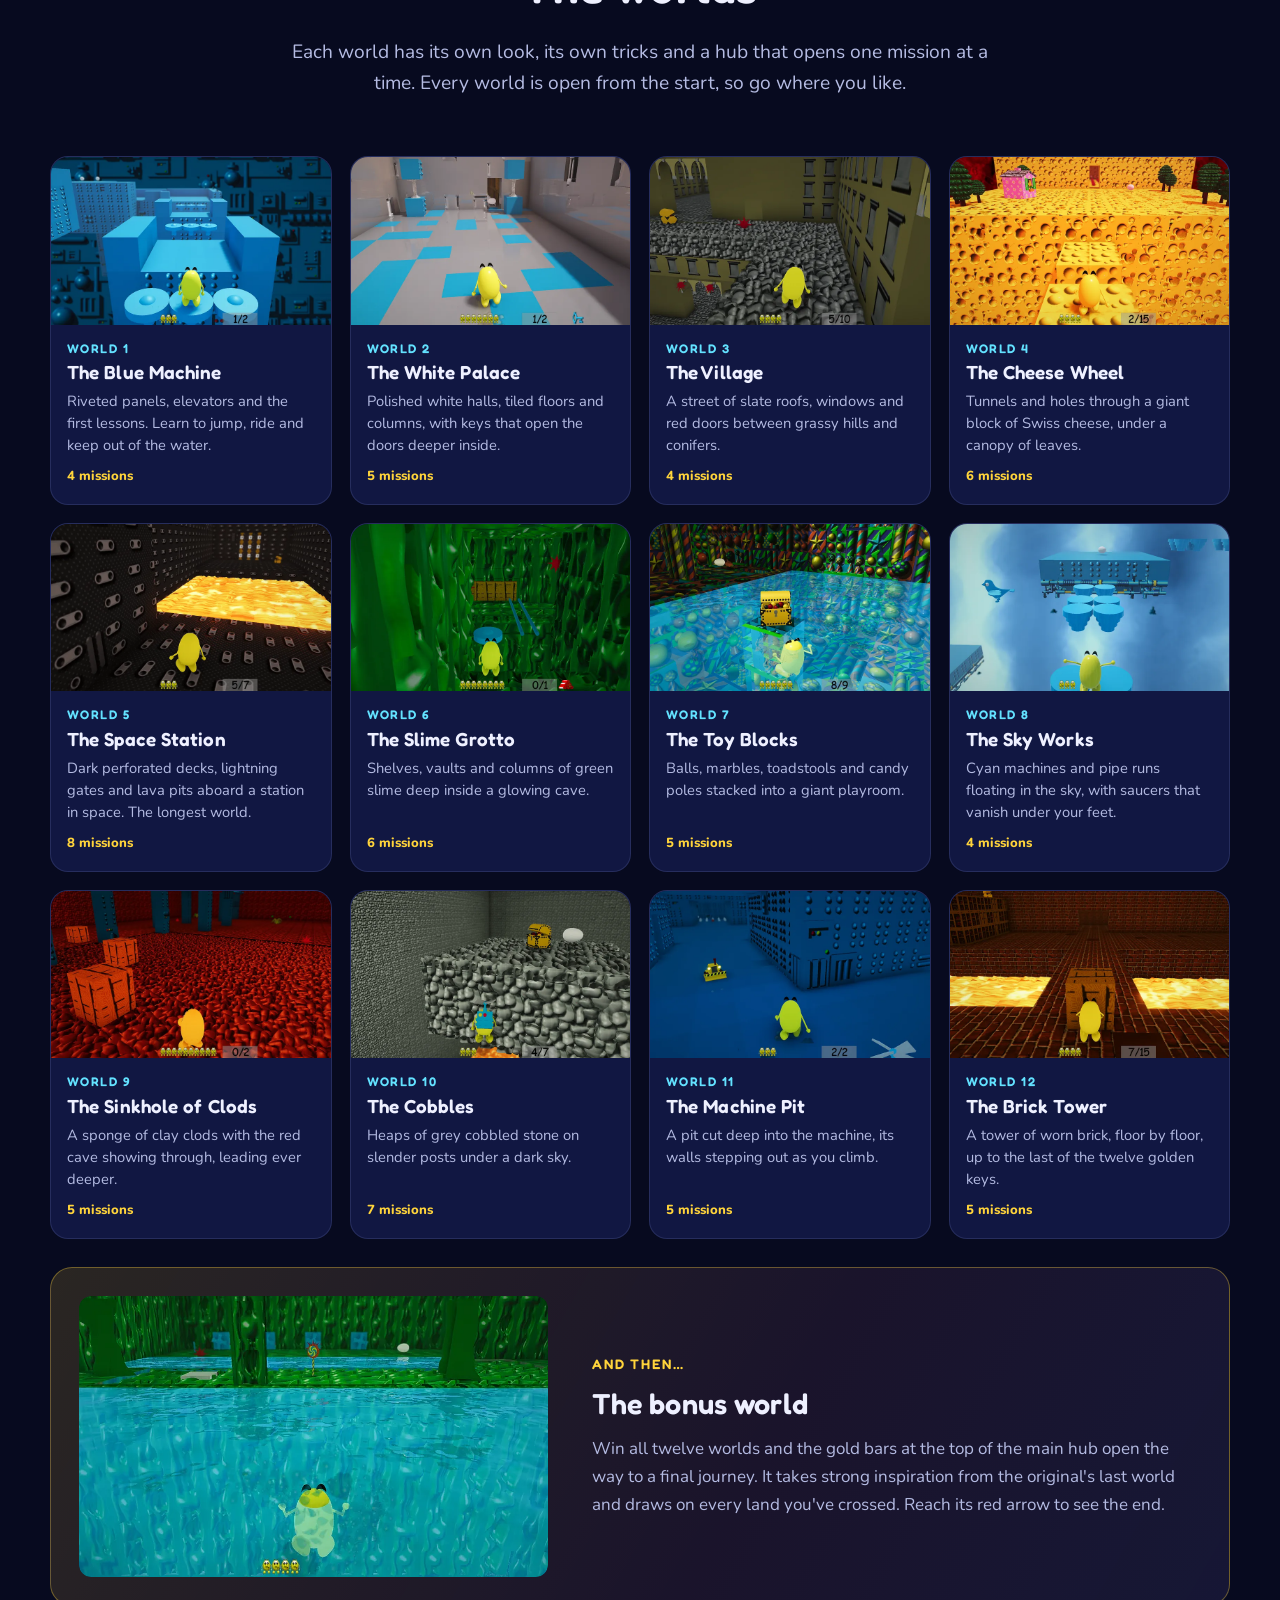
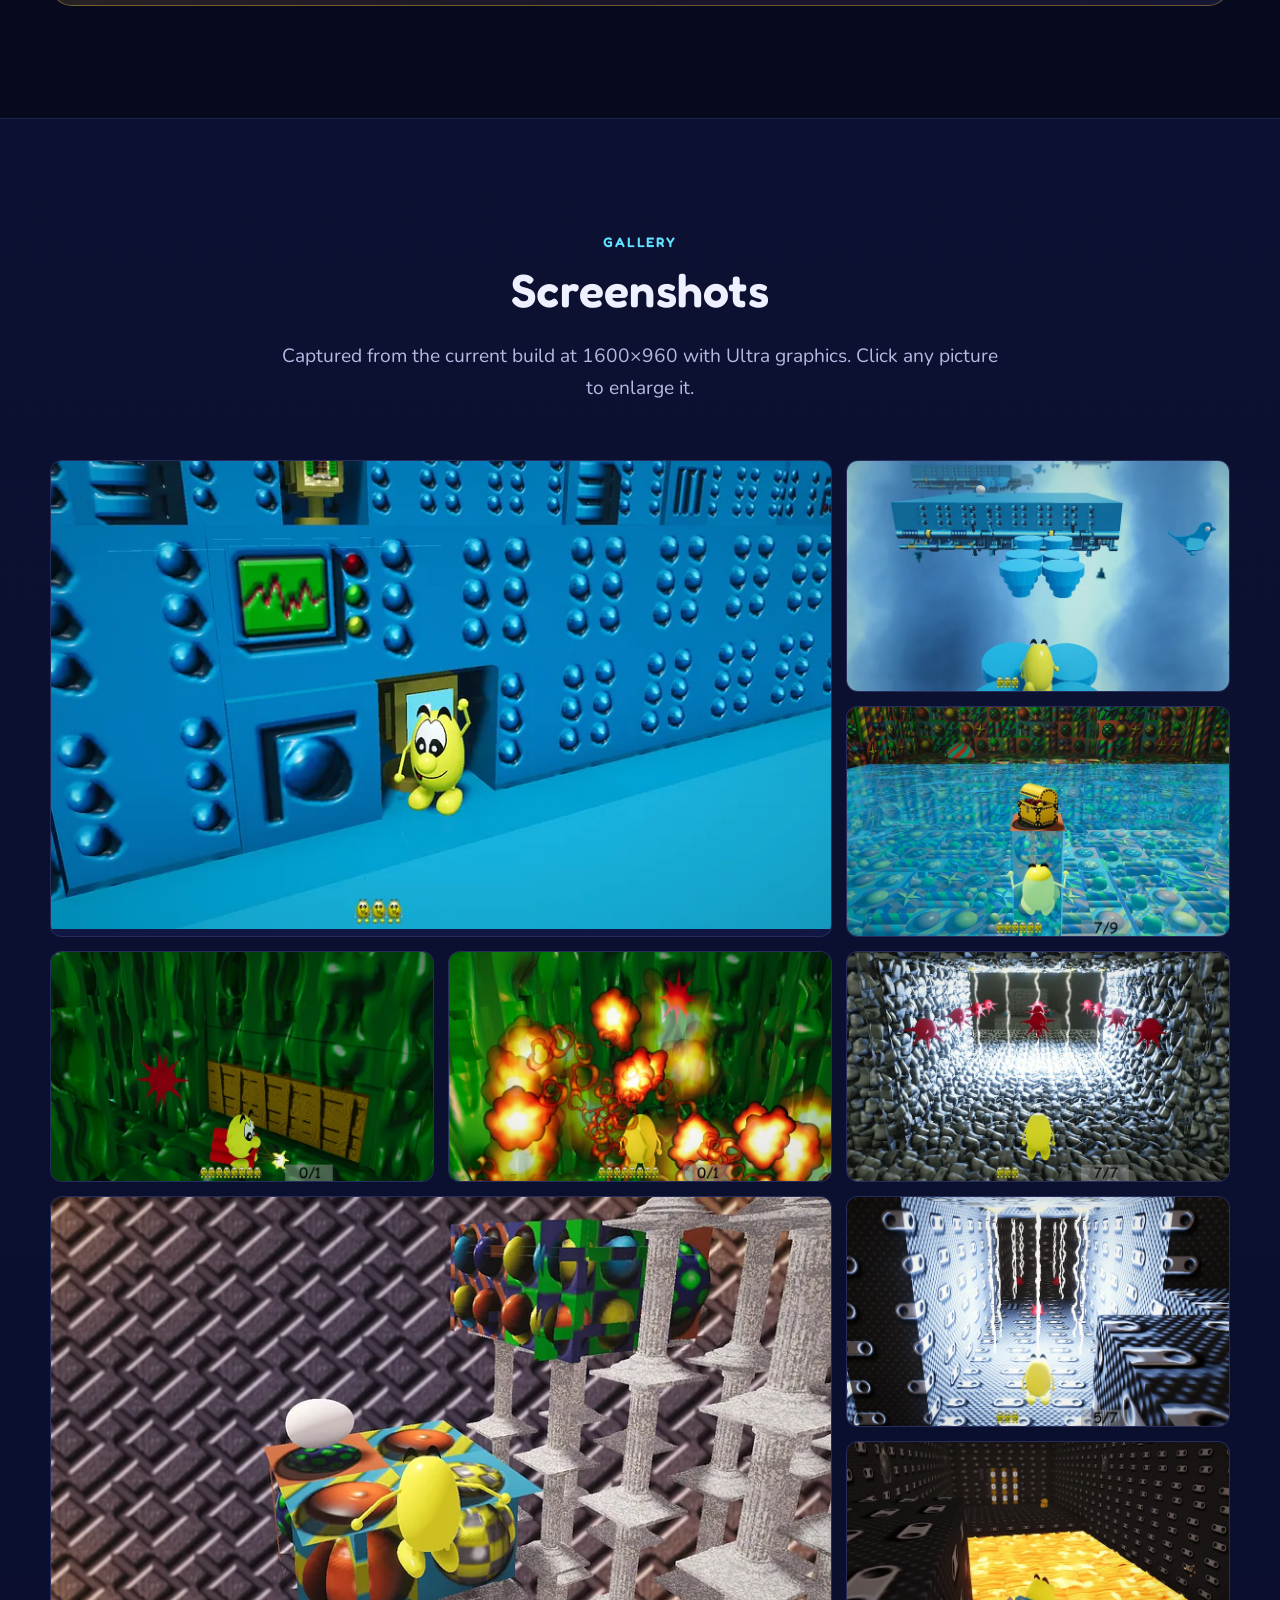
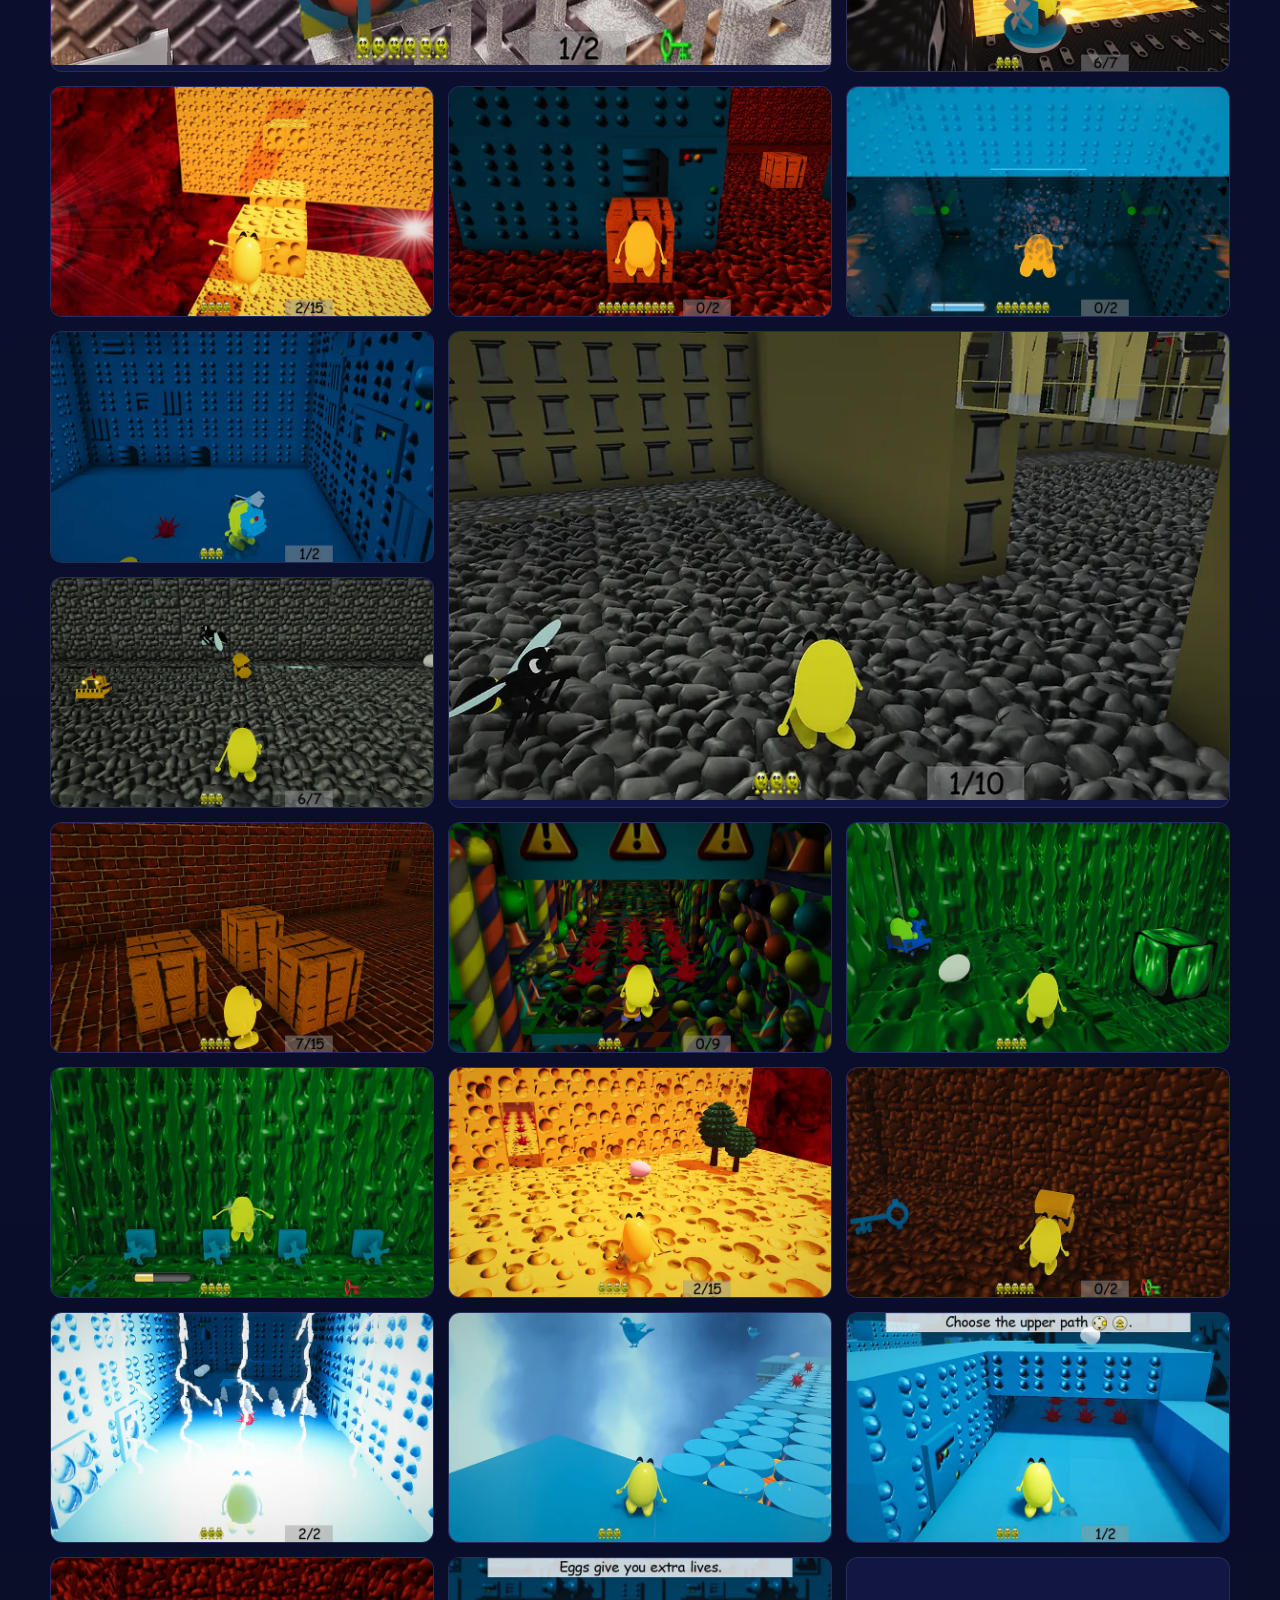
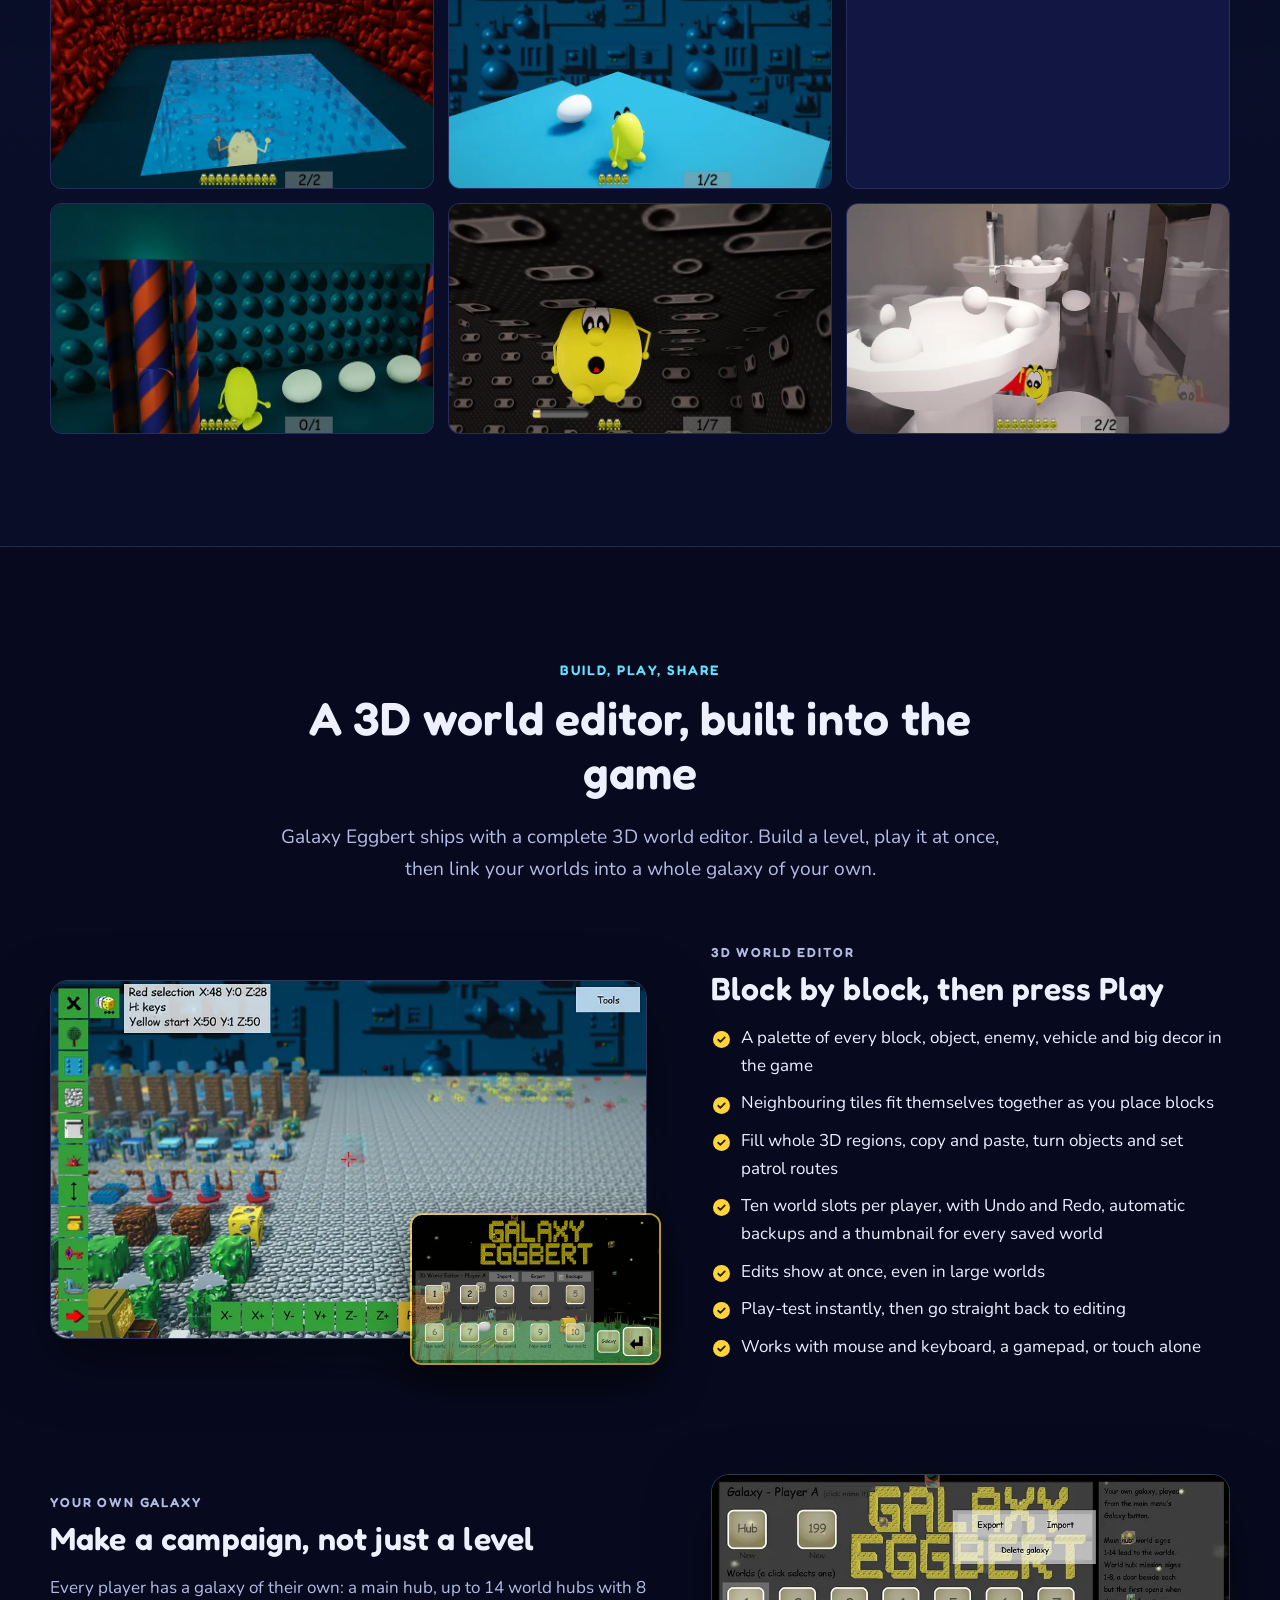
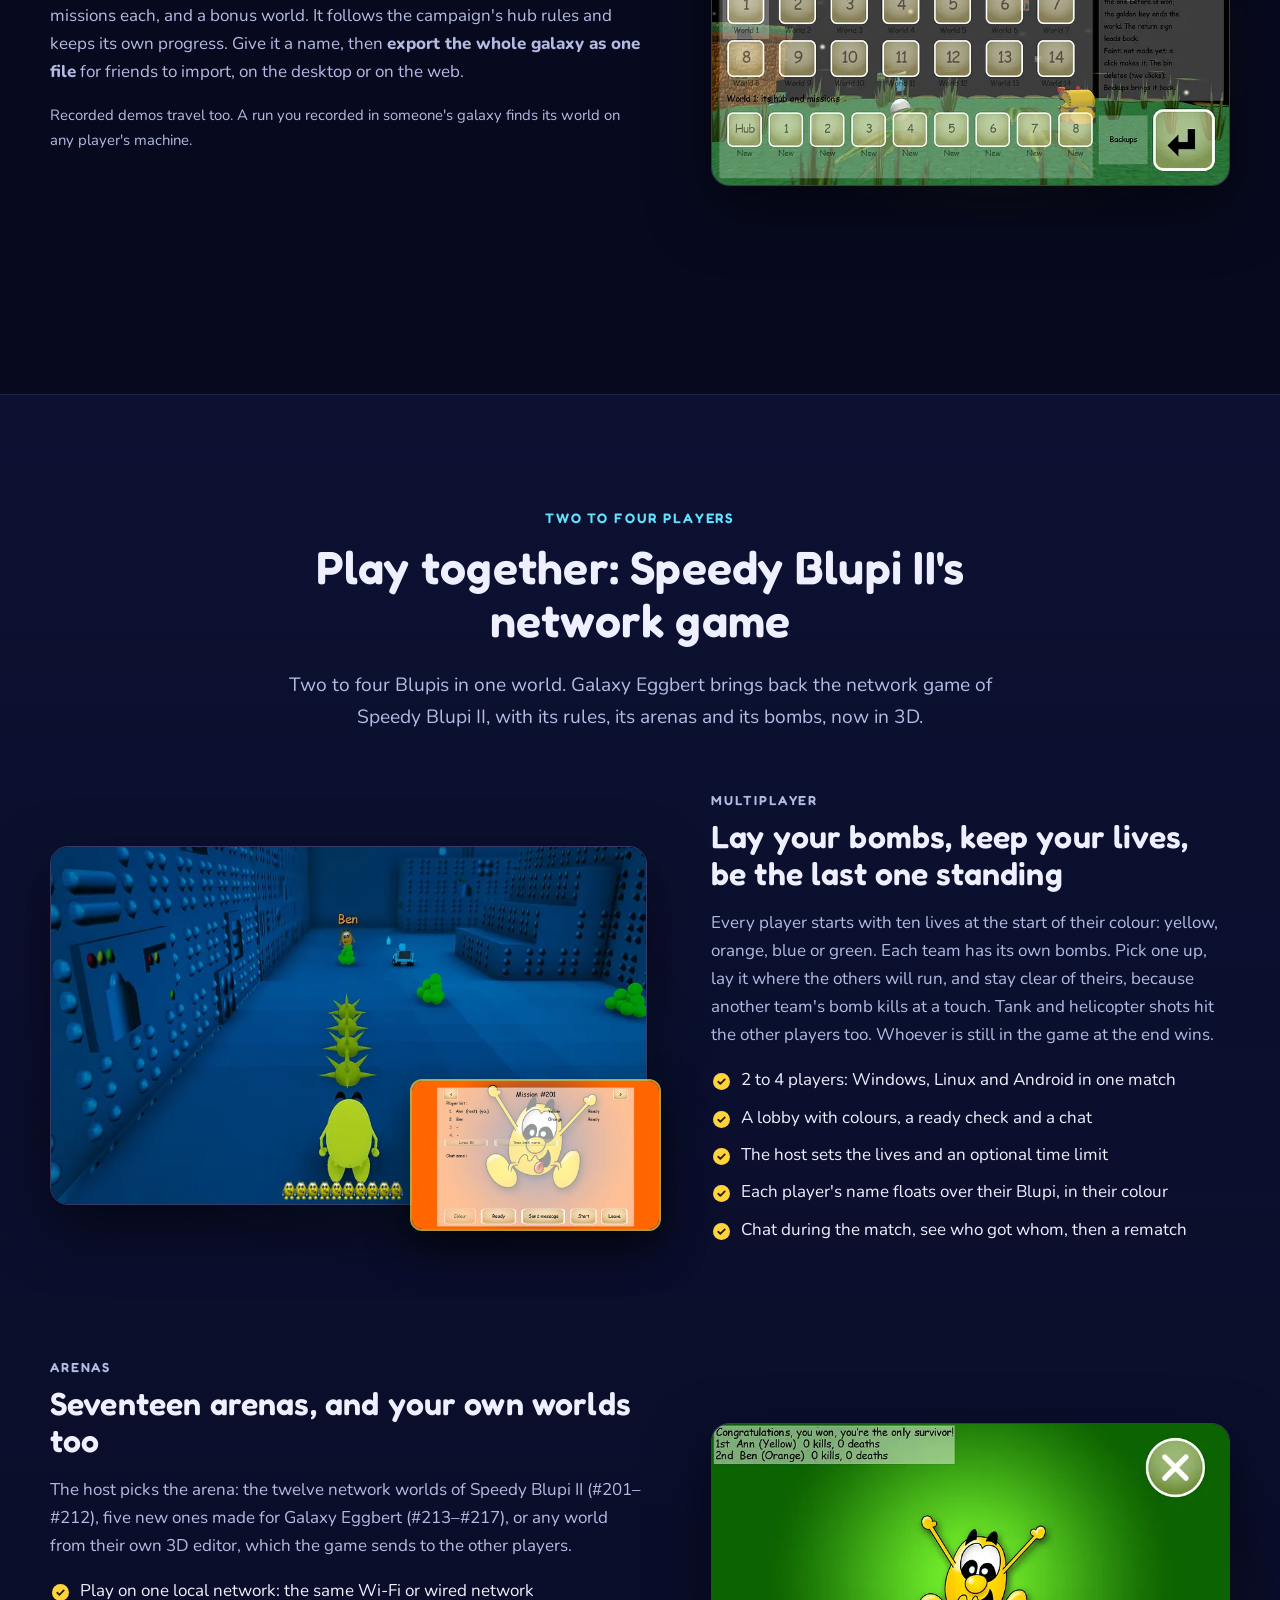
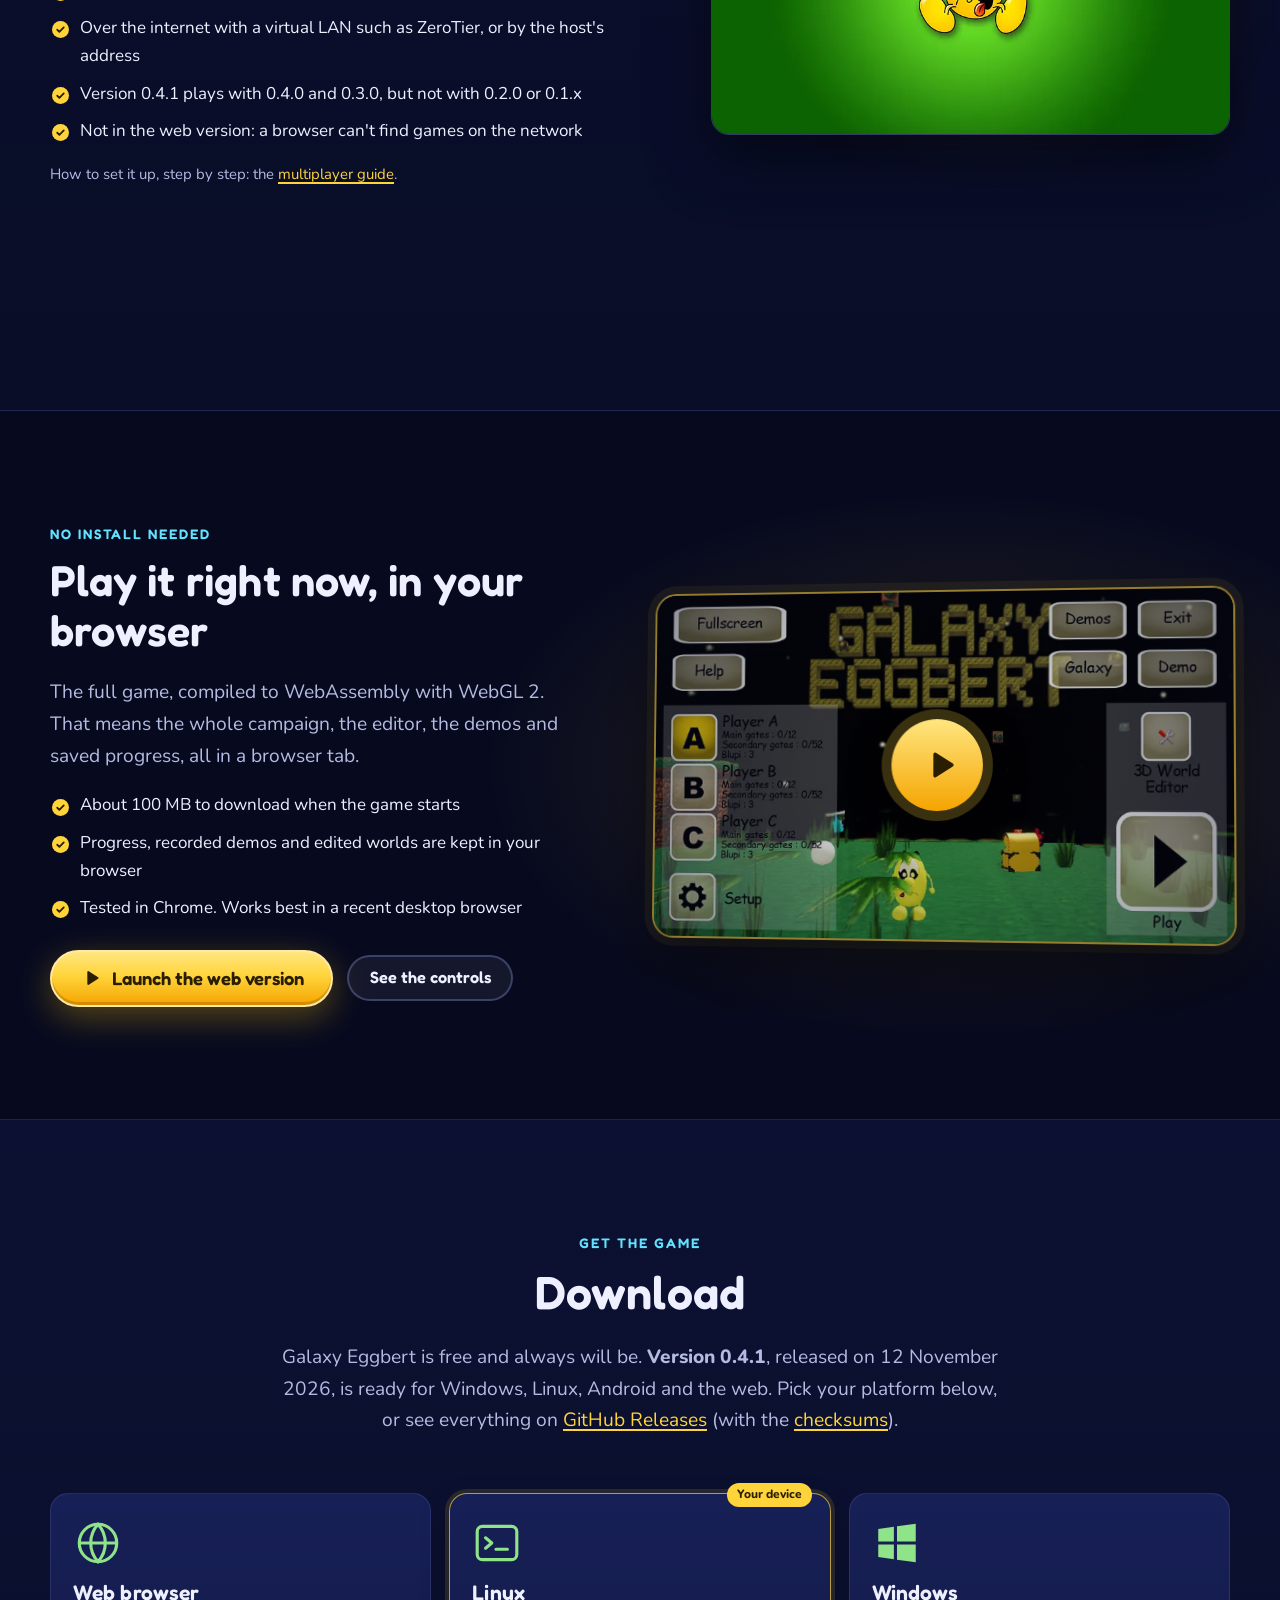
==== commit 0bff5de9: "Release markers on the current version's spots (updated by Galaxy Eggbert's release workflow)" ====
--- a/index.html
+++ b/index.html
@@ -15,7 +15,7 @@
   <meta property="og:type" content="website">
   <meta property="og:site_name" content="Galaxy Eggbert">
   <meta property="og:title" content="Galaxy Eggbert: Speedy Blupi reborn in 3D">
-  <meta property="og:description" content="A free, open-source 3D remake of Speedy Blupi with 78 worlds, twenty languages, every original gadget, a built-in 3D world editor and multiplayer for up to four players. Version 0.4.1 for Windows, Linux, Android and the web.">
+  <meta property="og:description" data-release-content="A free, open-source 3D remake of Speedy Blupi with 78 worlds, twenty languages, every original gadget, a built-in 3D world editor and multiplayer for up to four players. Version {version} for Windows, Linux, Android and the web." content="A free, open-source 3D remake of Speedy Blupi with 78 worlds, twenty languages, every original gadget, a built-in 3D world editor and multiplayer for up to four players. Version 0.4.1 for Windows, Linux, Android and the web.">
   <meta property="og:url" content="https://galaxyeggbert.com/">
   <meta property="og:image" content="https://galaxyeggbert.com/assets/img/og-image.jpg">
   <meta property="og:image:width" content="1200">
@@ -89,7 +89,7 @@
       </div>
       <div class="wrap hero-inner">
         <p class="eyebrow hero-eyebrow">Free · Open source · Made by fans, for fans</p>
-        <p class="hero-news"><a href="#languages"><span class="pill pill-ok">New</span> Version 0.4.1 is out: twenty languages, a faster editor and clean text in full screen</a></p>
+        <p class="hero-news"><a href="#languages"><span class="pill pill-ok">New</span> <span data-release="headline">Version 0.4.1 is out: twenty languages, a faster editor and clean text in full screen</span></a></p>
         <h1 class="hero-logo" id="hero-title">
           <img src="assets/img/logo.webp" srcset="assets/img/logo.webp 1x, assets/img/logo@2x.webp 2x" alt="Galaxy Eggbert" width="490" height="90">
         </h1>
@@ -109,7 +109,7 @@
             Download
           </a>
         </div>
-        <p class="hero-platforms">Version 0.4.1 for Windows, Linux, Android and the web · macOS and iPhone on the way</p>
+        <p class="hero-platforms">Version <span data-release="version">0.4.1</span> for Windows, Linux, Android and the web · macOS and iPhone on the way</p>
       </div>
       <div class="wrap">
         <ul class="hero-stats" aria-label="The game in numbers">
@@ -574,7 +574,7 @@
             <ul class="ticks">
               <li>Play on one local network: the same Wi-Fi or wired network</li>
               <li>Over the internet with a virtual LAN such as ZeroTier, or by the host's address</li>
-              <li>Version 0.4.1 plays with 0.4.0 and 0.3.0, but not with 0.2.0 or 0.1.x</li>
+              <li><span data-release="network">Version 0.4.1 plays with 0.4.0 and 0.3.0, but not with 0.2.0 or 0.1.x</span></li>
               <li>Not in the web version: a browser can't find games on the network</li>
             </ul>
             <p class="fine">How to set it up, step by step: the
@@ -620,10 +620,10 @@
         <div class="section-head">
           <p class="eyebrow">Get the game</p>
           <h2 id="download-title">Download</h2>
-          <p class="lead">Galaxy Eggbert is free and always will be. <strong>Version 0.4.1</strong>, released on
-            12&nbsp;November 2026, is ready for Windows, Linux, Android and the web. Pick your platform below, or see
-            everything on <a href="https://github.com/openeggbert/galaxy-eggbert/releases/tag/v0.4.1" rel="noopener">GitHub Releases</a>
-            (with the <a href="https://github.com/openeggbert/galaxy-eggbert/releases/download/v0.4.1/SHA256SUMS.txt" rel="noopener">checksums</a>).</p>
+          <p class="lead">Galaxy Eggbert is free and always will be. <strong>Version <span data-release="version">0.4.1</span></strong>, released on
+            <span data-release="date-long">12&nbsp;November 2026</span>, is ready for Windows, Linux, Android and the web. Pick your platform below, or see
+            everything on <a data-release-href="https://github.com/openeggbert/galaxy-eggbert/releases/tag/v{version}" href="https://github.com/openeggbert/galaxy-eggbert/releases/tag/v0.4.1" rel="noopener">GitHub Releases</a>
+            (with the <a data-release-href="https://github.com/openeggbert/galaxy-eggbert/releases/download/v{version}/SHA256SUMS.txt" href="https://github.com/openeggbert/galaxy-eggbert/releases/download/v0.4.1/SHA256SUMS.txt" rel="noopener">checksums</a>).</p>
         </div>
 
         <!--
@@ -642,7 +642,7 @@
             <p>Play instantly in a modern browser. WebAssembly + WebGL&nbsp;2, nothing to install.</p>
             <div class="dl-actions">
               <a class="btn btn-primary" href="play/">Play now</a>
-              <a class="btn btn-link" href="https://github.com/openeggbert/galaxy-eggbert/releases/download/v0.4.1/GalaxyEggbert-0.4.1-web.zip" rel="noopener">Download to host it (80&nbsp;MB)</a>
+              <a class="btn btn-link" data-release-href="https://github.com/openeggbert/galaxy-eggbert/releases/download/v{version}/GalaxyEggbert-{version}-web.zip" href="https://github.com/openeggbert/galaxy-eggbert/releases/download/v0.4.1/GalaxyEggbert-0.4.1-web.zip" rel="noopener"><span>Download to host it (<span data-release-size="web">80&nbsp;MB</span>)</span></a>
             </div>
           </article>
 
@@ -651,11 +651,11 @@
               <svg viewBox="0 0 48 48"><rect x="5" y="8" width="38" height="32" rx="5" fill="none" stroke="currentColor" stroke-width="3"/><path d="m13 19 6 5-6 5M23 30h11" fill="none" stroke="currentColor" stroke-width="3" stroke-linecap="round" stroke-linejoin="round"/></svg>
             </div>
             <h3>Linux</h3>
-            <span class="pill pill-ok">Version 0.4.1</span>
+            <span class="pill pill-ok">Version <span data-release="version">0.4.1</span></span>
             <p>A portable x86-64 bundle: extract it and run <code>./run-galaxy-eggbert</code>. It needs glibc&nbsp;2.38 or newer
               (Debian&nbsp;13, Ubuntu&nbsp;24.04 and later).</p>
             <div class="dl-actions">
-              <a class="btn btn-primary" href="https://github.com/openeggbert/galaxy-eggbert/releases/download/v0.4.1/GalaxyEggbert-0.4.1-linux-x86_64.tar.gz" rel="noopener">Download .tar.gz (156&nbsp;MB)</a>
+              <a class="btn btn-primary" data-release-href="https://github.com/openeggbert/galaxy-eggbert/releases/download/v{version}/GalaxyEggbert-{version}-linux-x86_64.tar.gz" href="https://github.com/openeggbert/galaxy-eggbert/releases/download/v0.4.1/GalaxyEggbert-0.4.1-linux-x86_64.tar.gz" rel="noopener"><span>Download .tar.gz (<span data-release-size="linux">156&nbsp;MB</span>)</span></a>
               <a class="btn btn-link" href="#build-linux">Build it yourself</a>
             </div>
           </article>
@@ -665,11 +665,11 @@
               <svg viewBox="0 0 48 48"><path d="M6 10.5 21 8.4v14.1H6zM24 8l18-2.5v17H24zM6 25.5h15v14.1L6 37.5zM24 25.5h18v17L24 40z" fill="currentColor"/></svg>
             </div>
             <h3>Windows</h3>
-            <span class="pill pill-ok">Version 0.4.1</span>
+            <span class="pill pill-ok">Version <span data-release="version">0.4.1</span></span>
             <p>64-bit Windows: extract the zip and start <code>GalaxyEggbert.exe</code>. It needs OpenGL&nbsp;3.3.
               This first Windows build has mostly been tested under Wine, so please report anything odd.</p>
             <div class="dl-actions">
-              <a class="btn btn-primary" href="https://github.com/openeggbert/galaxy-eggbert/releases/download/v0.4.1/GalaxyEggbert-0.4.1-windows-x86_64.zip" rel="noopener">Download .zip (160&nbsp;MB)</a>
+              <a class="btn btn-primary" data-release-href="https://github.com/openeggbert/galaxy-eggbert/releases/download/v{version}/GalaxyEggbert-{version}-windows-x86_64.zip" href="https://github.com/openeggbert/galaxy-eggbert/releases/download/v0.4.1/GalaxyEggbert-0.4.1-windows-x86_64.zip" rel="noopener"><span>Download .zip (<span data-release-size="windows">160&nbsp;MB</span>)</span></a>
               <a class="btn btn-link" href="https://github.com/openeggbert/galaxy-eggbert/issues" rel="noopener">Report a problem</a>
             </div>
           </article>
@@ -679,11 +679,11 @@
               <svg viewBox="0 0 48 48"><path d="M10 30a14 14 0 0 1 28 0z" fill="currentColor"/><path d="m15 15-3-5M33 15l3-5" stroke="currentColor" stroke-width="3" stroke-linecap="round"/><circle cx="18" cy="23" r="2" fill="var(--bg)"/><circle cx="30" cy="23" r="2" fill="var(--bg)"/><rect x="10" y="32" width="28" height="9" rx="3" fill="currentColor" opacity=".55"/></svg>
             </div>
             <h3>Android</h3>
-            <span class="pill pill-ok">Version 0.4.1</span>
+            <span class="pill pill-ok">Version <span data-release="version">0.4.1</span></span>
             <p>An APK for arm64 phones and tablets with Android&nbsp;7.0 or newer, with touch and tilt controls. Allow installing
               from your browser or file manager when Android asks.</p>
             <div class="dl-actions">
-              <a class="btn btn-primary" href="https://github.com/openeggbert/galaxy-eggbert/releases/download/v0.4.1/GalaxyEggbert-0.4.1-android-arm64.apk" rel="noopener">Download .apk (119&nbsp;MB)</a>
+              <a class="btn btn-primary" data-release-href="https://github.com/openeggbert/galaxy-eggbert/releases/download/v{version}/GalaxyEggbert-{version}-android-arm64.apk" href="https://github.com/openeggbert/galaxy-eggbert/releases/download/v0.4.1/GalaxyEggbert-0.4.1-android-arm64.apk" rel="noopener"><span>Download .apk (<span data-release-size="android">119&nbsp;MB</span>)</span></a>
               <a class="btn btn-link" href="https://github.com/openeggbert/galaxy-eggbert/blob/develop/ANDROID.md" rel="noopener">Build the APK</a>
             </div>
           </article>
@@ -728,7 +728,7 @@
           <details id="self-host">
             <summary>Host the web version yourself</summary>
             <p>The web build is a set of static files: <code>GalaxyEggbert.html</code>, <code>.js</code>, <code>.wasm</code>, <code>.data</code>
-              and the <code>Content/music</code> folder. <a href="https://github.com/openeggbert/galaxy-eggbert/releases/download/v0.4.1/GalaxyEggbert-0.4.1-web.zip" rel="noopener">Download them as one zip</a>
+              and the <code>Content/music</code> folder. <a data-release-href="https://github.com/openeggbert/galaxy-eggbert/releases/download/v{version}/GalaxyEggbert-{version}-web.zip" href="https://github.com/openeggbert/galaxy-eggbert/releases/download/v0.4.1/GalaxyEggbert-0.4.1-web.zip" rel="noopener">Download them as one zip</a>
               and serve them over HTTP(S) from any web server. Opening the file from disk won't work.
               To build it yourself, use Emscripten:</p>
 <pre><code>emcmake cmake -S . -B build-cna-webgl2 -DGALAXY_EGGBERT_BUILD_CNA=ON \
@@ -964,8 +964,8 @@
             <summary>Can I play with friends?</summary>
             <p>Yes. Two to four players can play Speedy Blupi&nbsp;II's network game together on Windows,
               Linux and Android, all in the same match. Join the same local network (or a virtual one such as ZeroTier for play over the
-              internet), choose <em>Multiplayer</em> in the main menu, and one player hosts while the others join. Version 0.4.1 plays with 0.4.0 and 0.3.0,
-              but not with 0.2.0 or 0.1.x. The web version can't play online. The
+              internet), choose <em>Multiplayer</em> in the main menu, and one player hosts while the others join. <span data-release="network">Version 0.4.1 plays with 0.4.0 and 0.3.0,
+              but not with 0.2.0 or 0.1.x</span>. The web version can't play online. The
               <a href="https://github.com/openeggbert/galaxy-eggbert/blob/develop/docs/handbook/09-multiplayer.md" rel="noopener">multiplayer guide</a>
               explains every step.</p>
           </details>
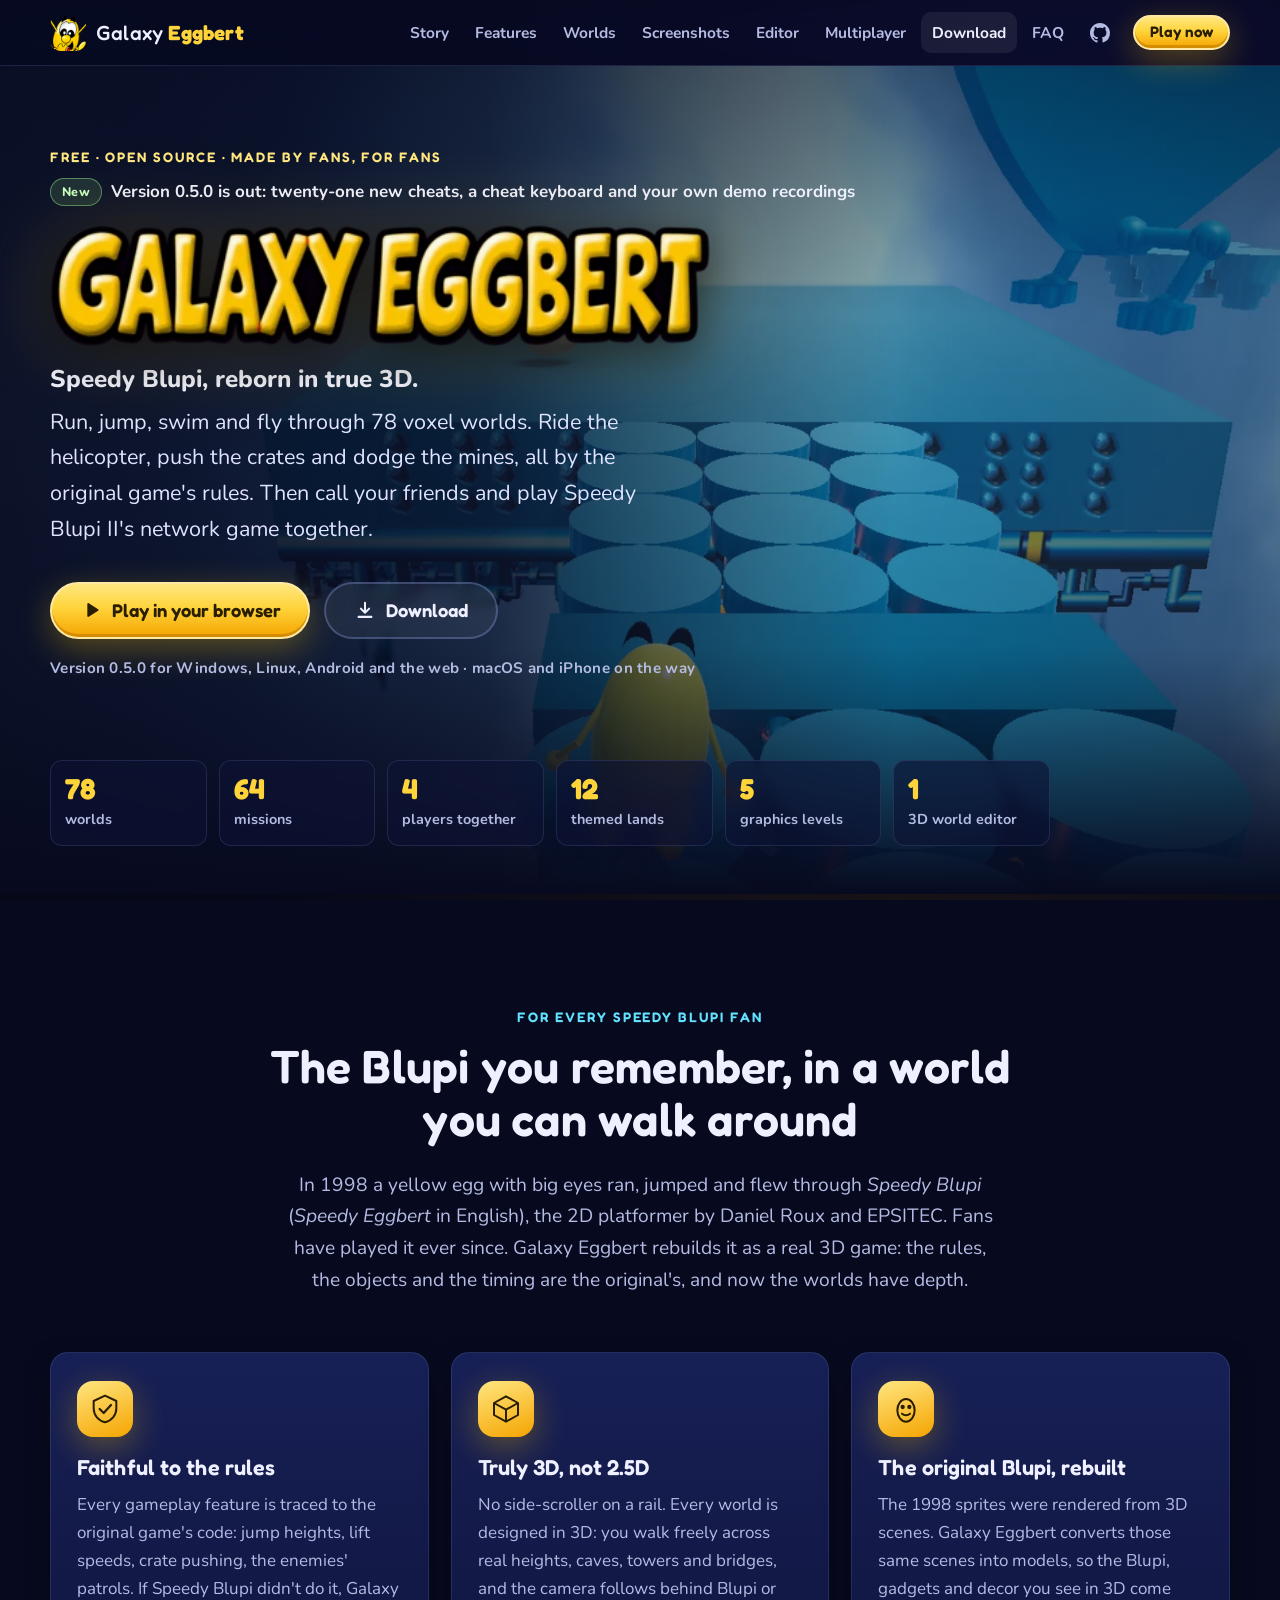
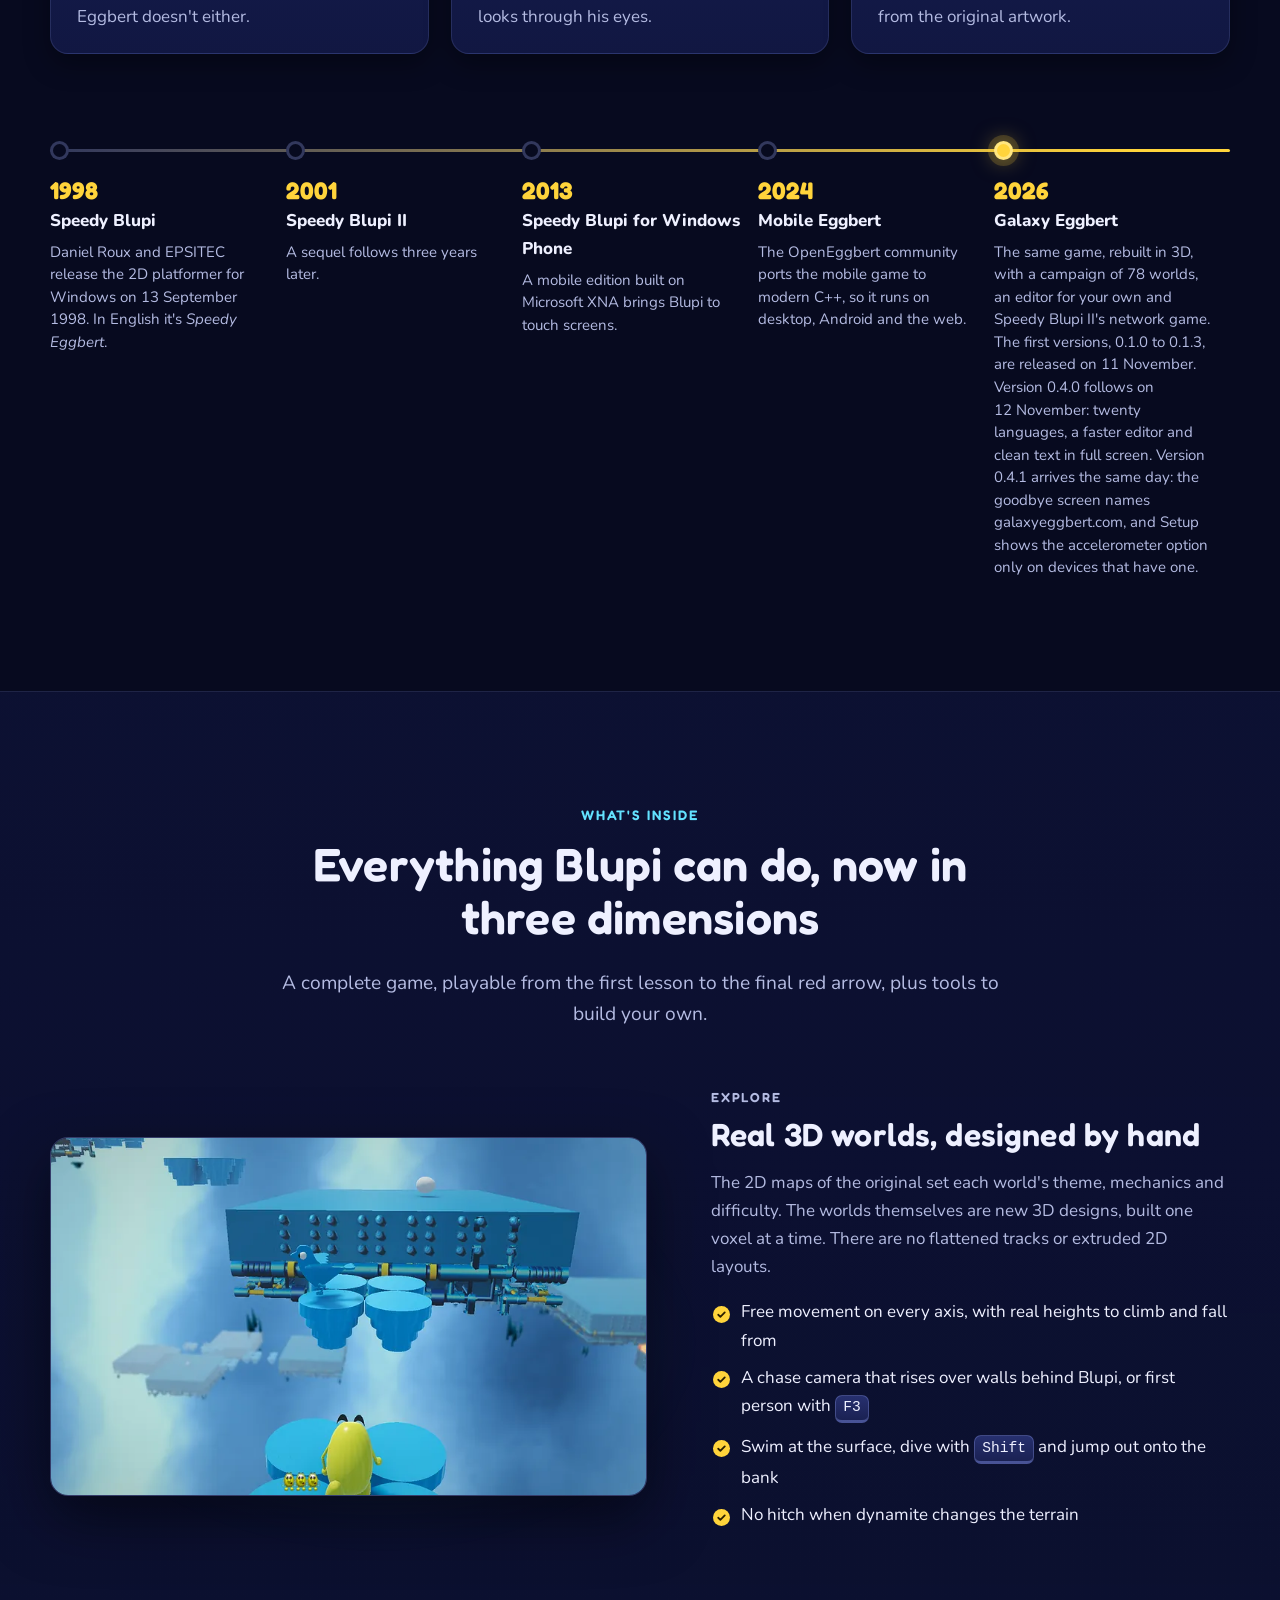
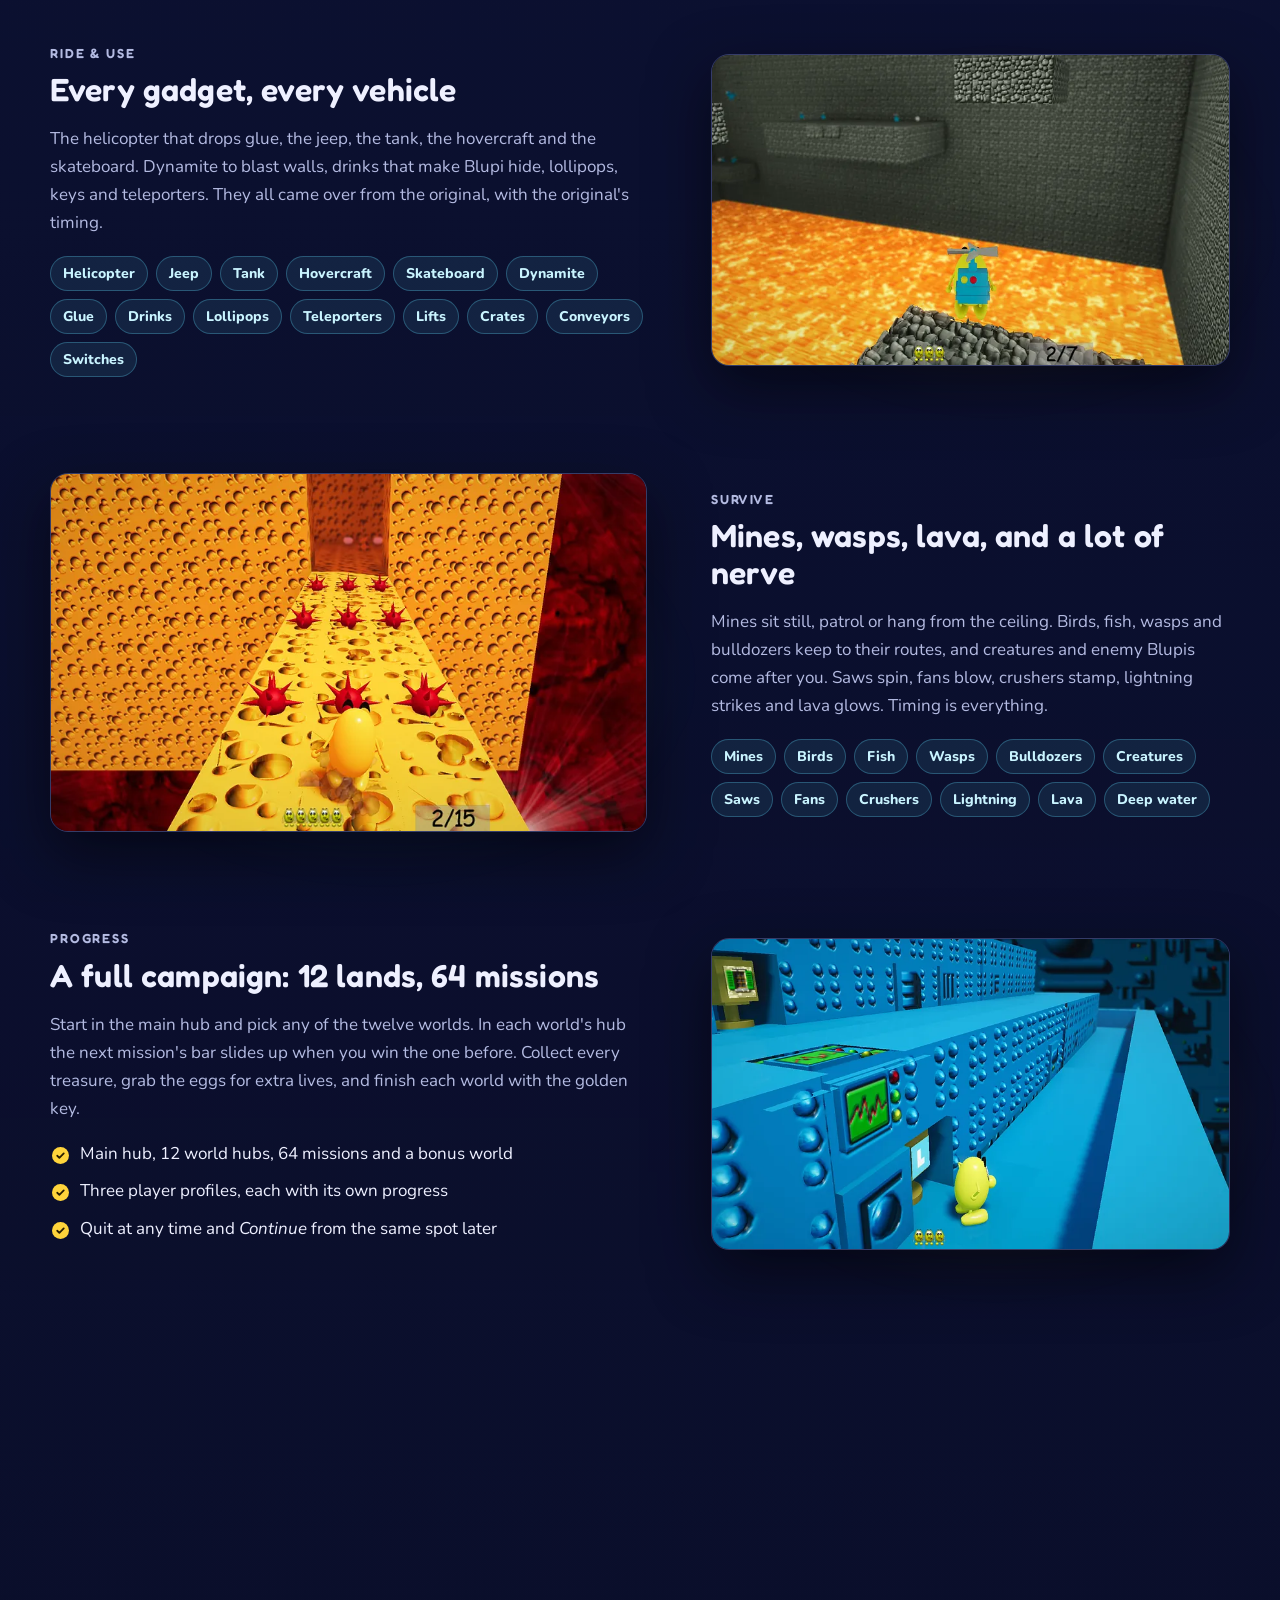
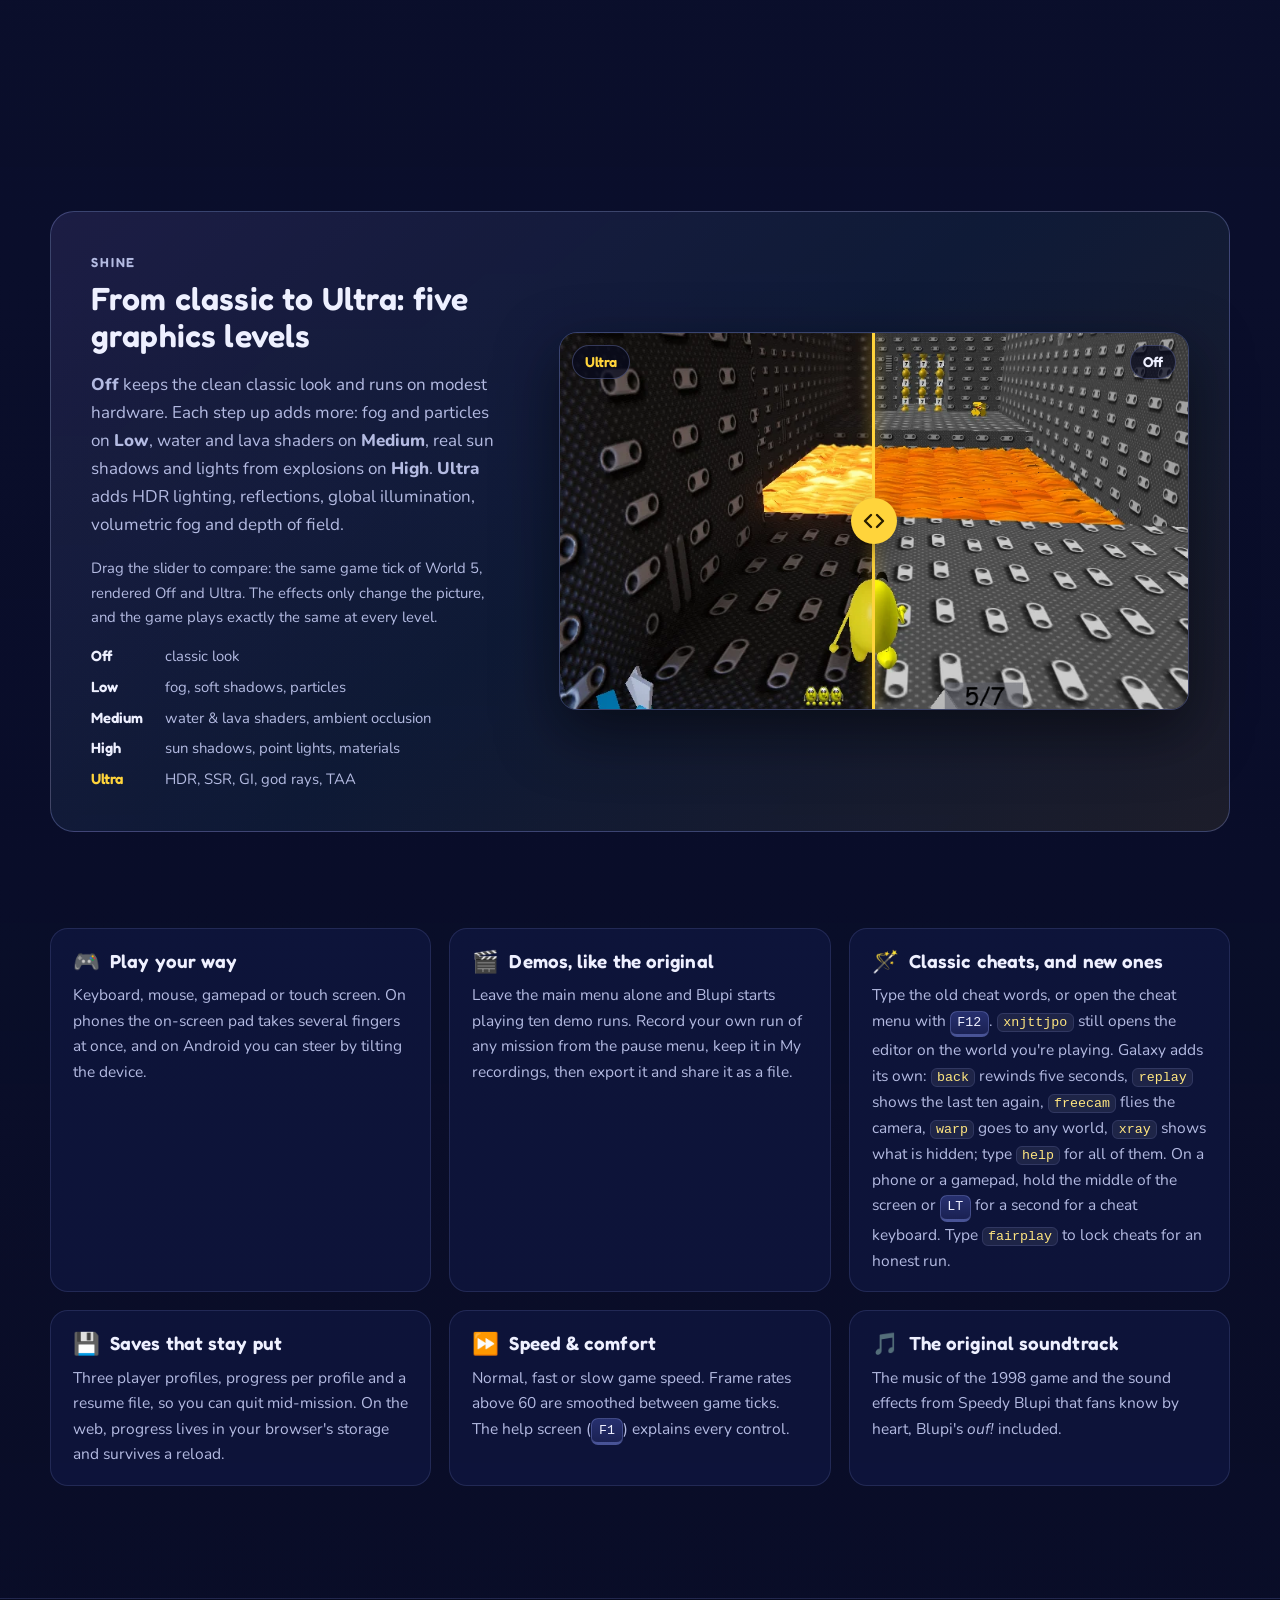
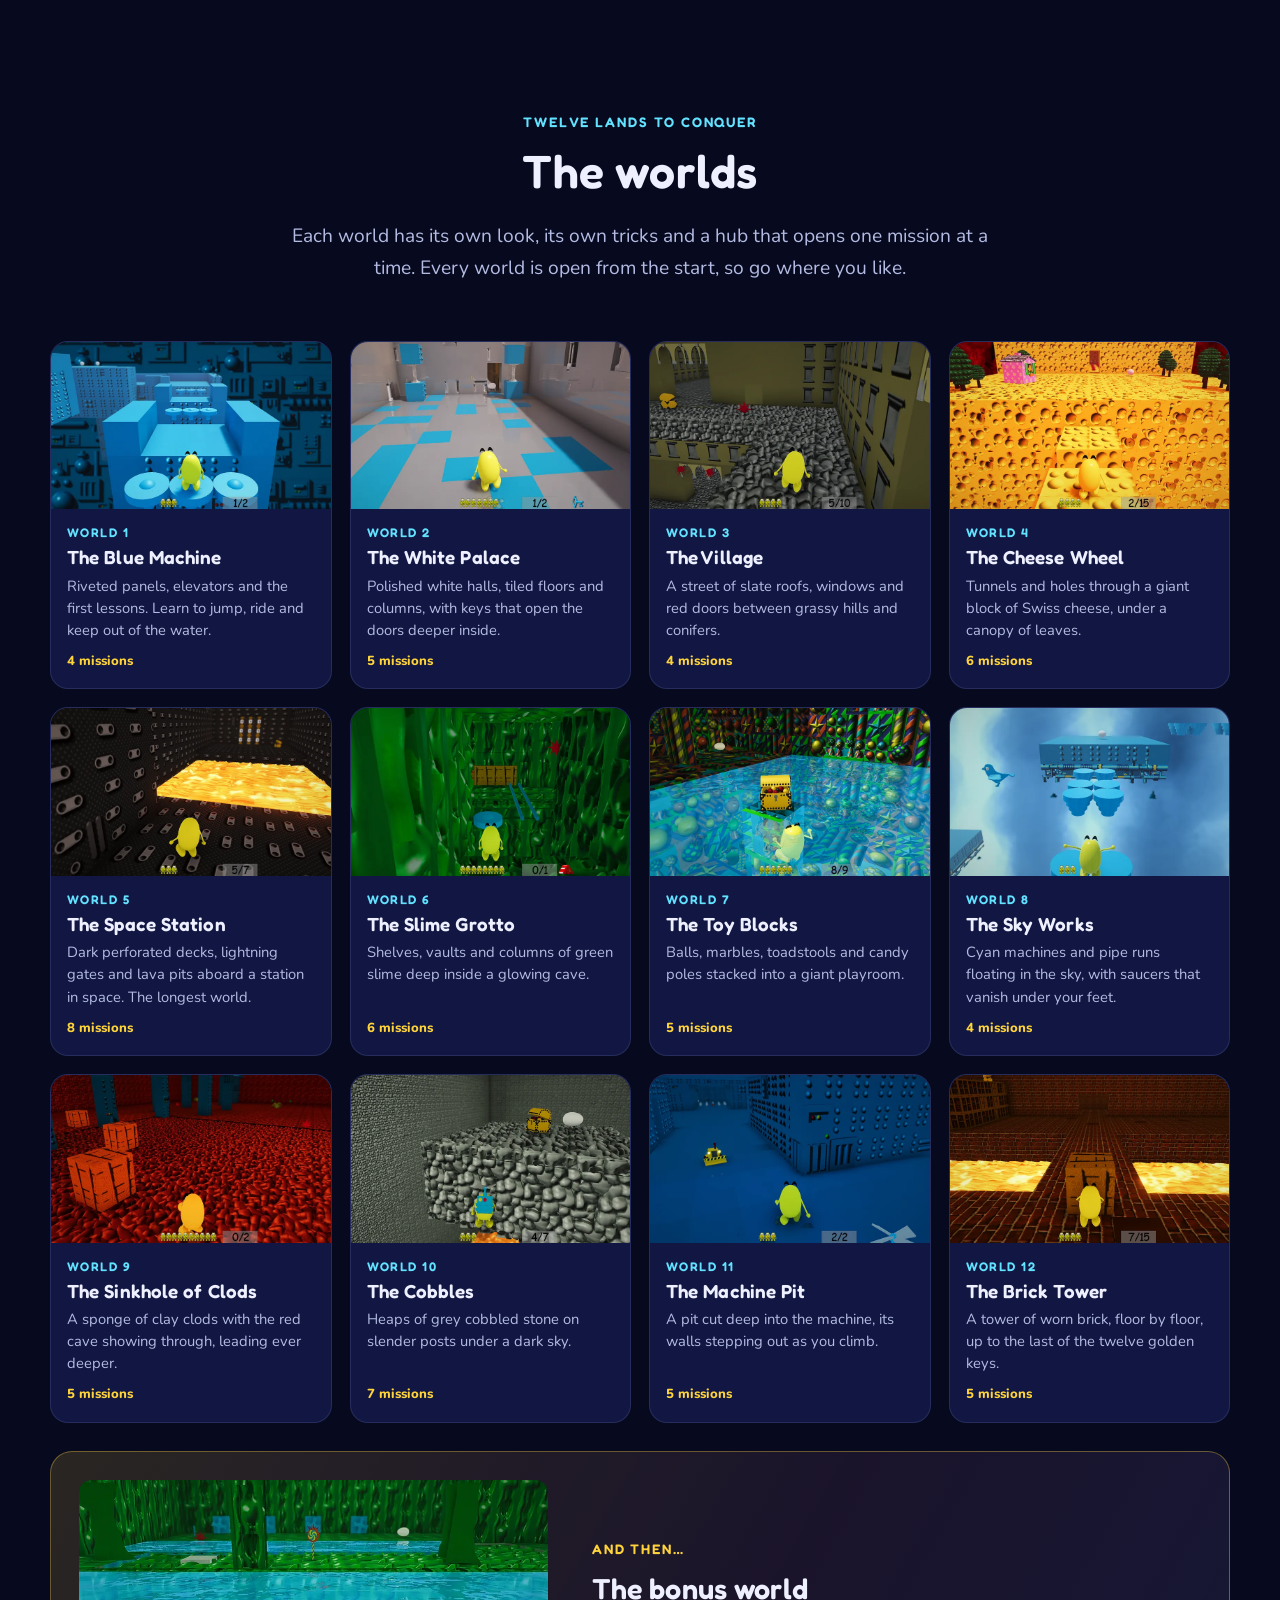
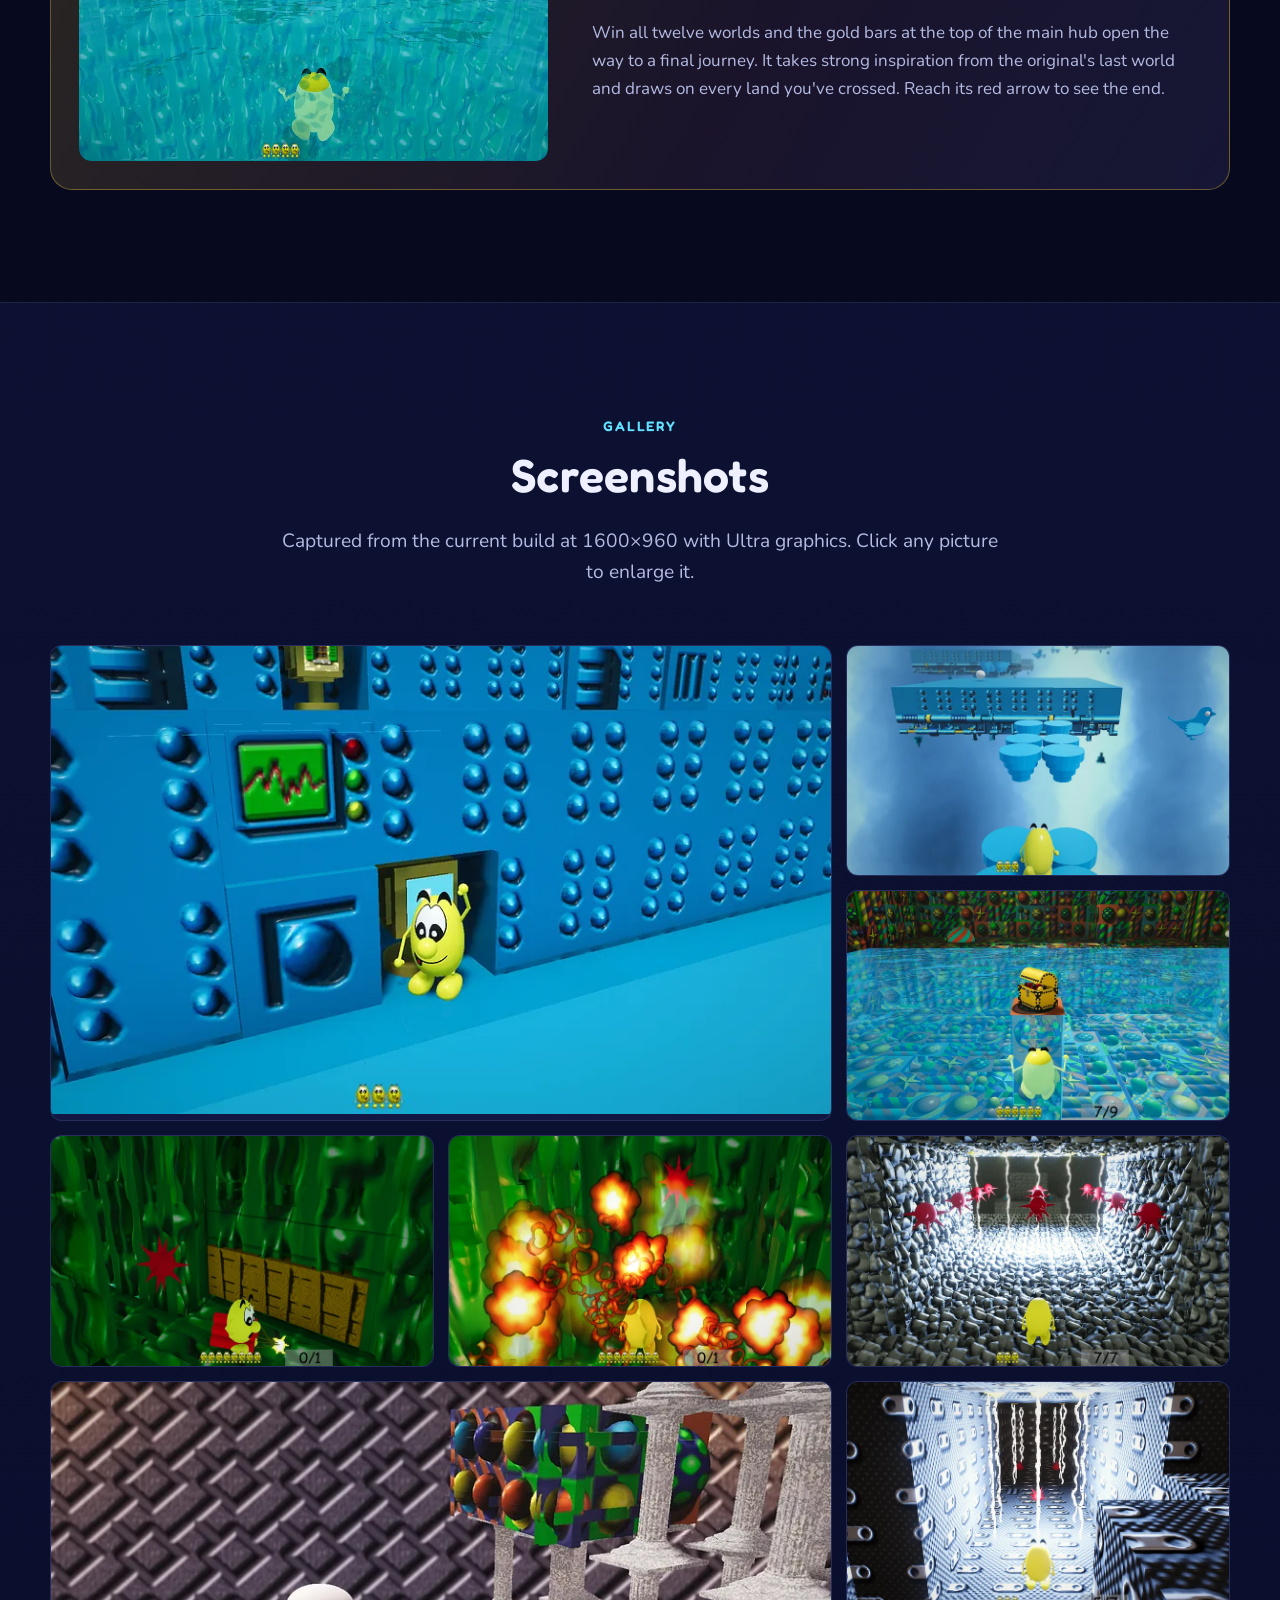
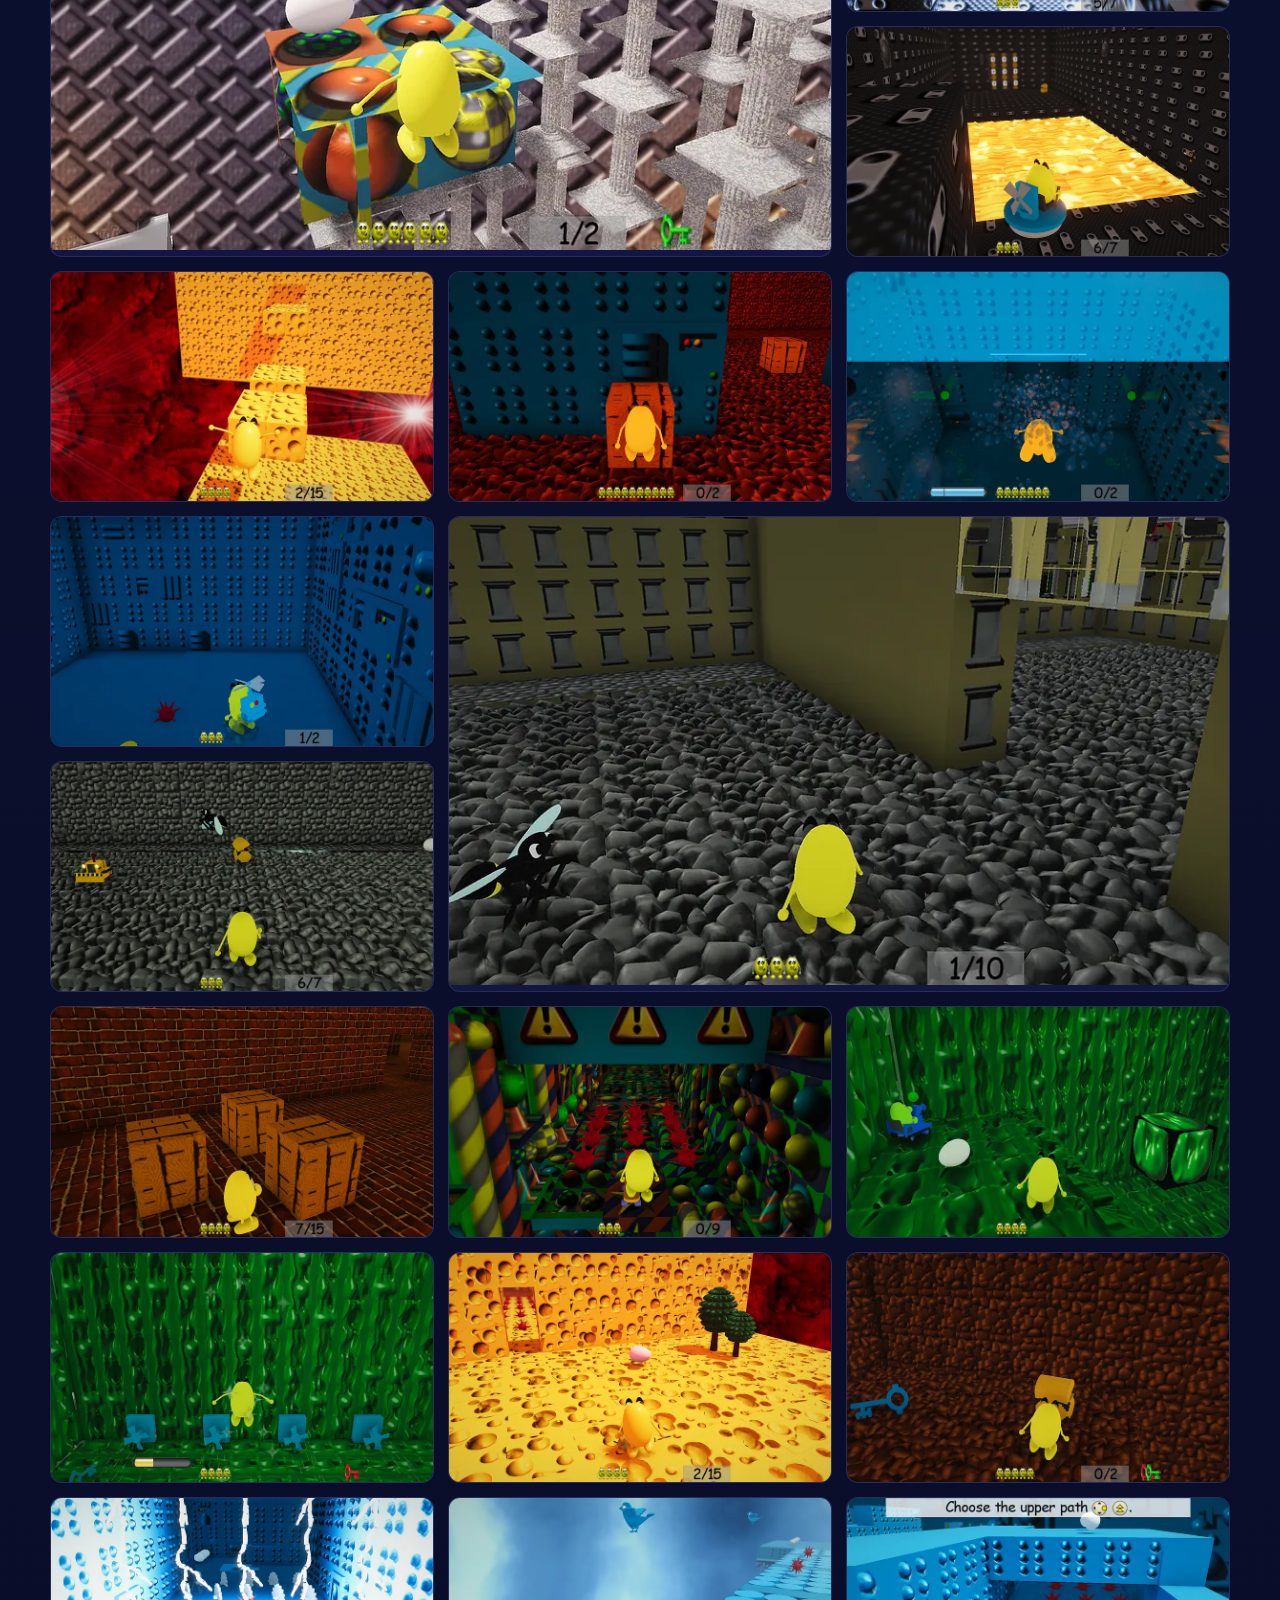
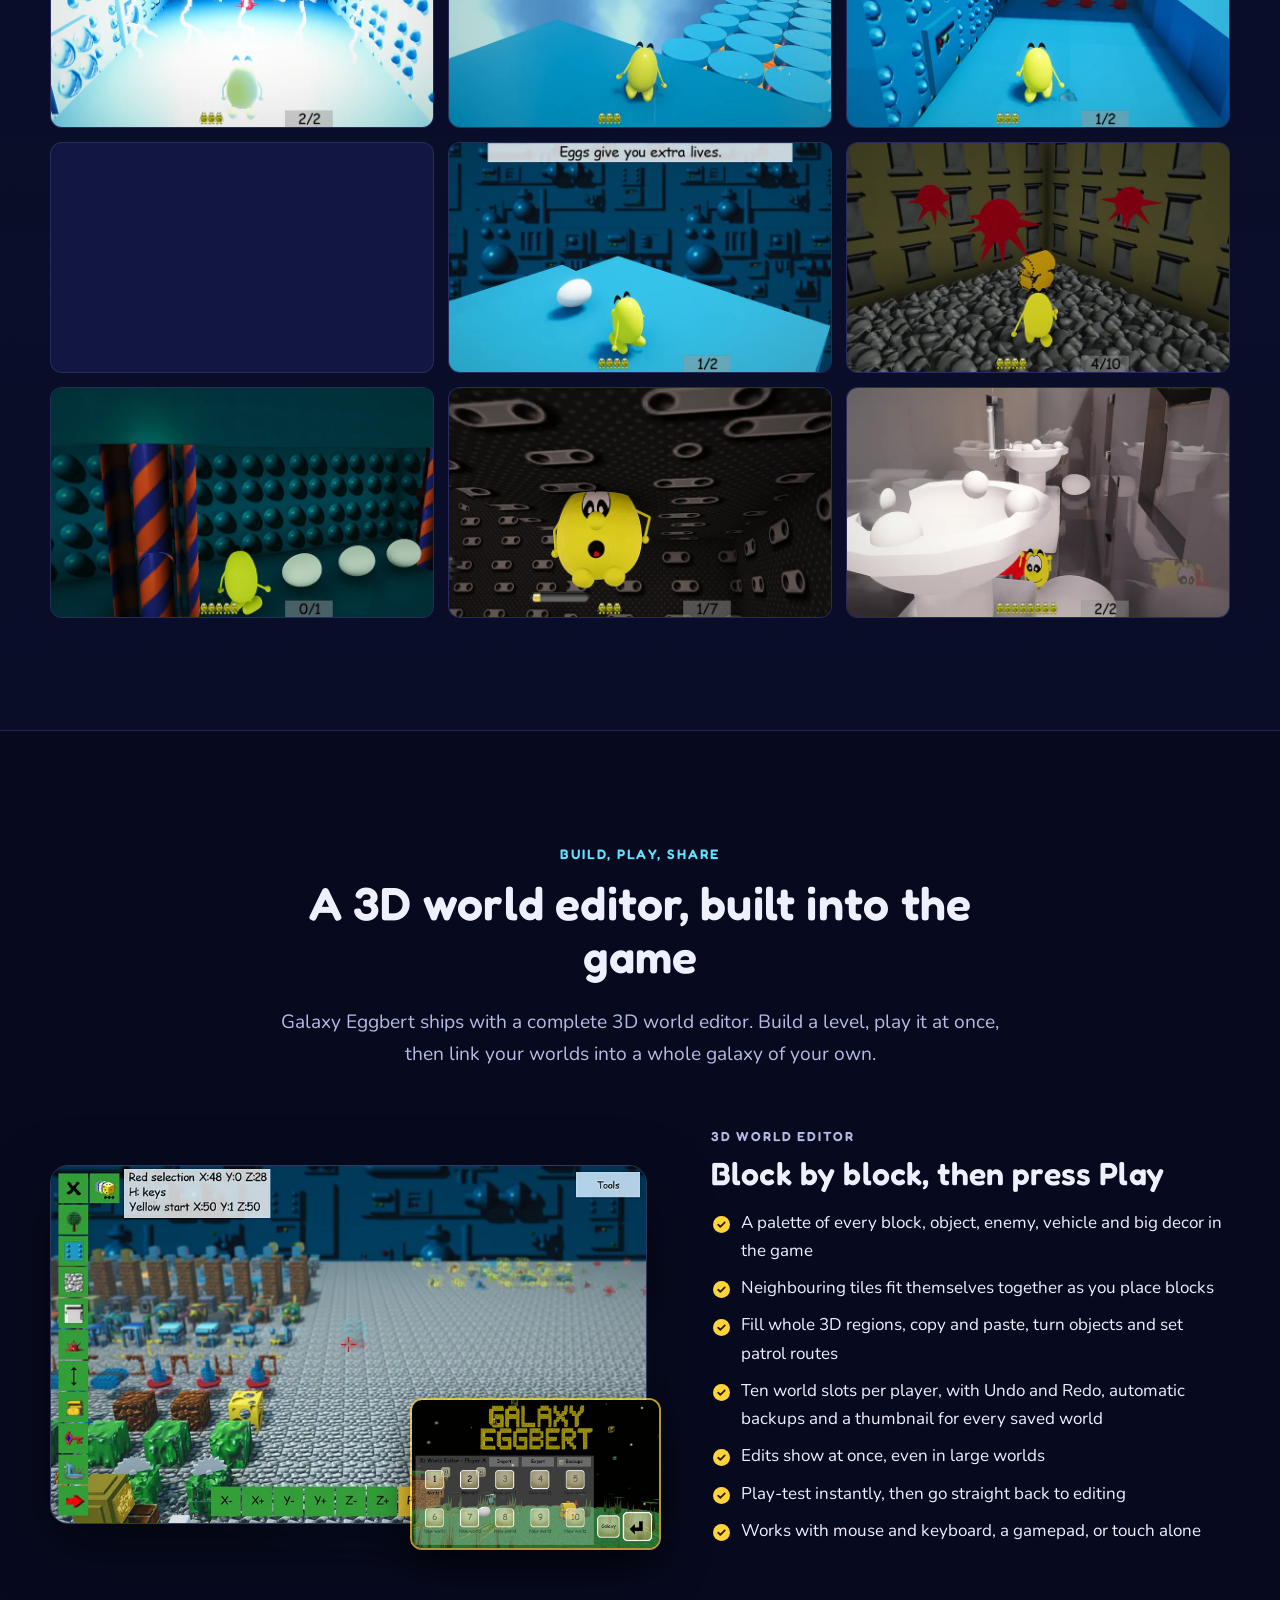
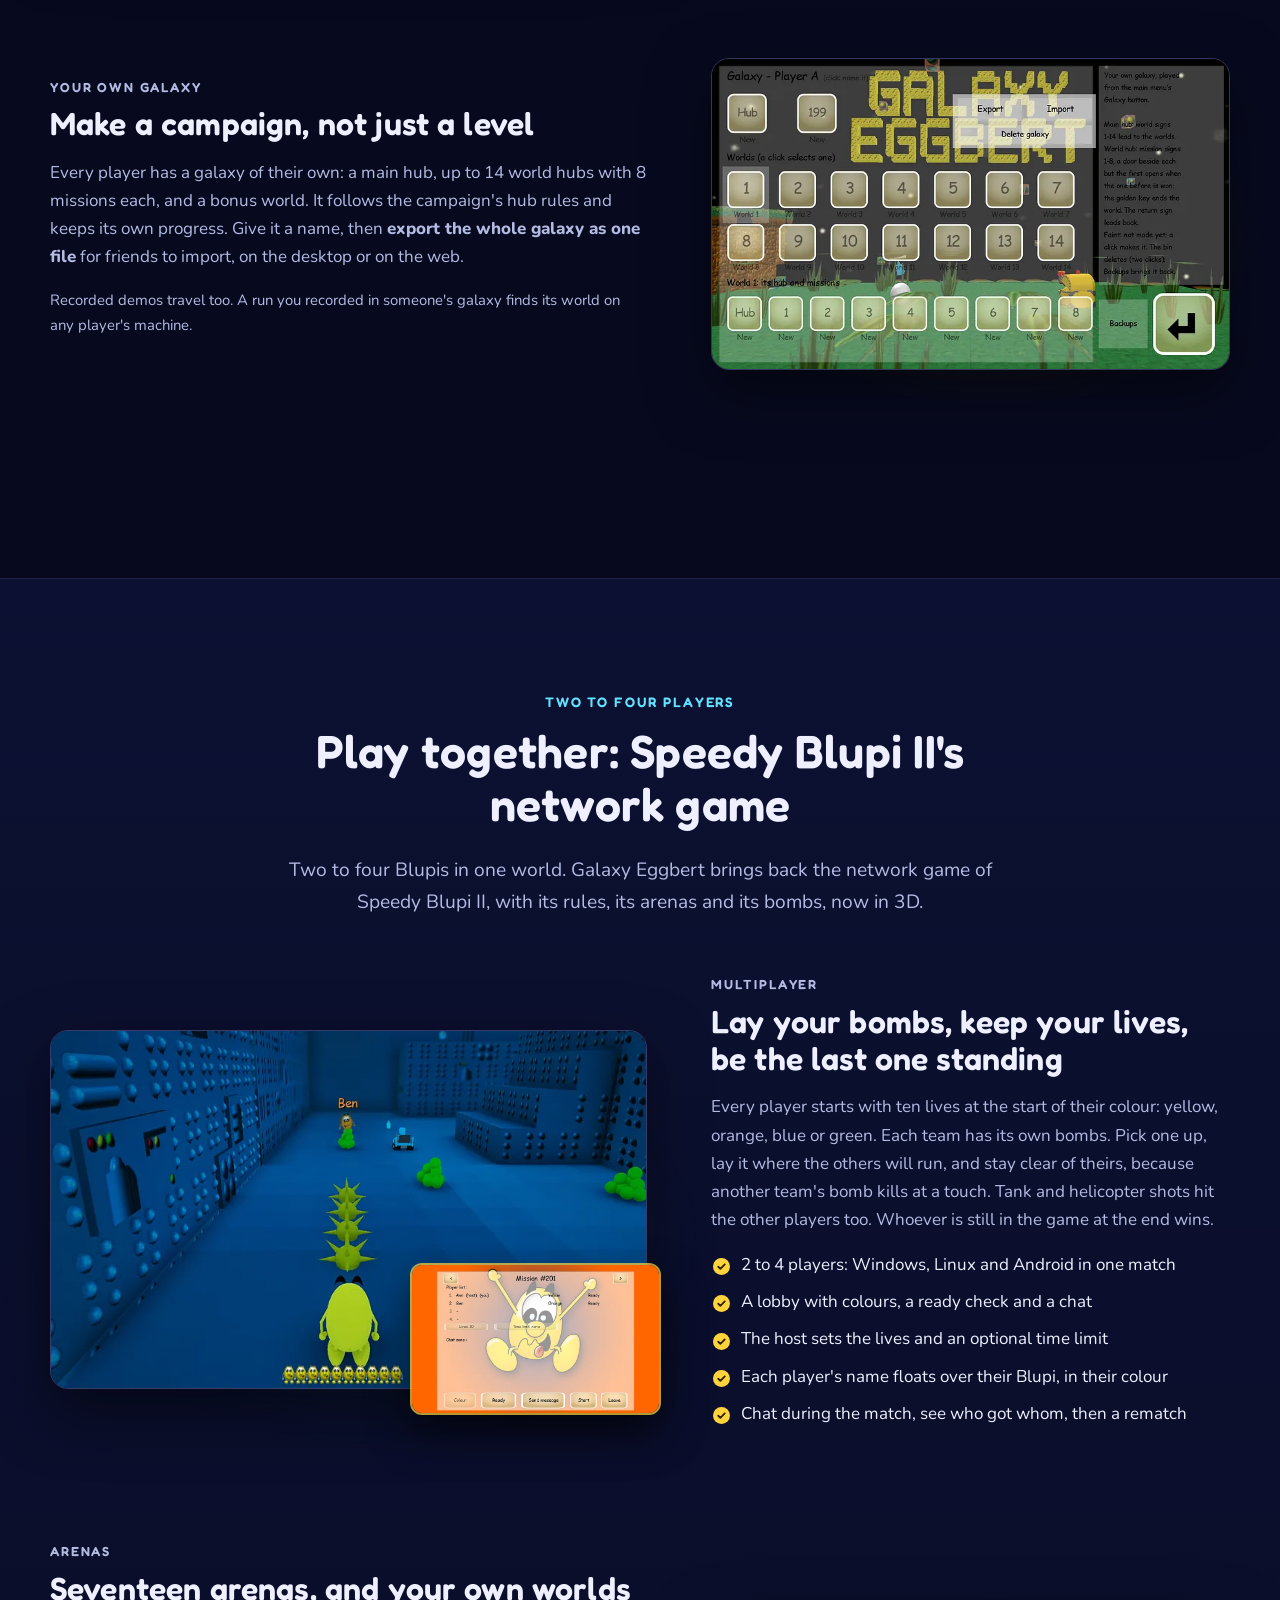
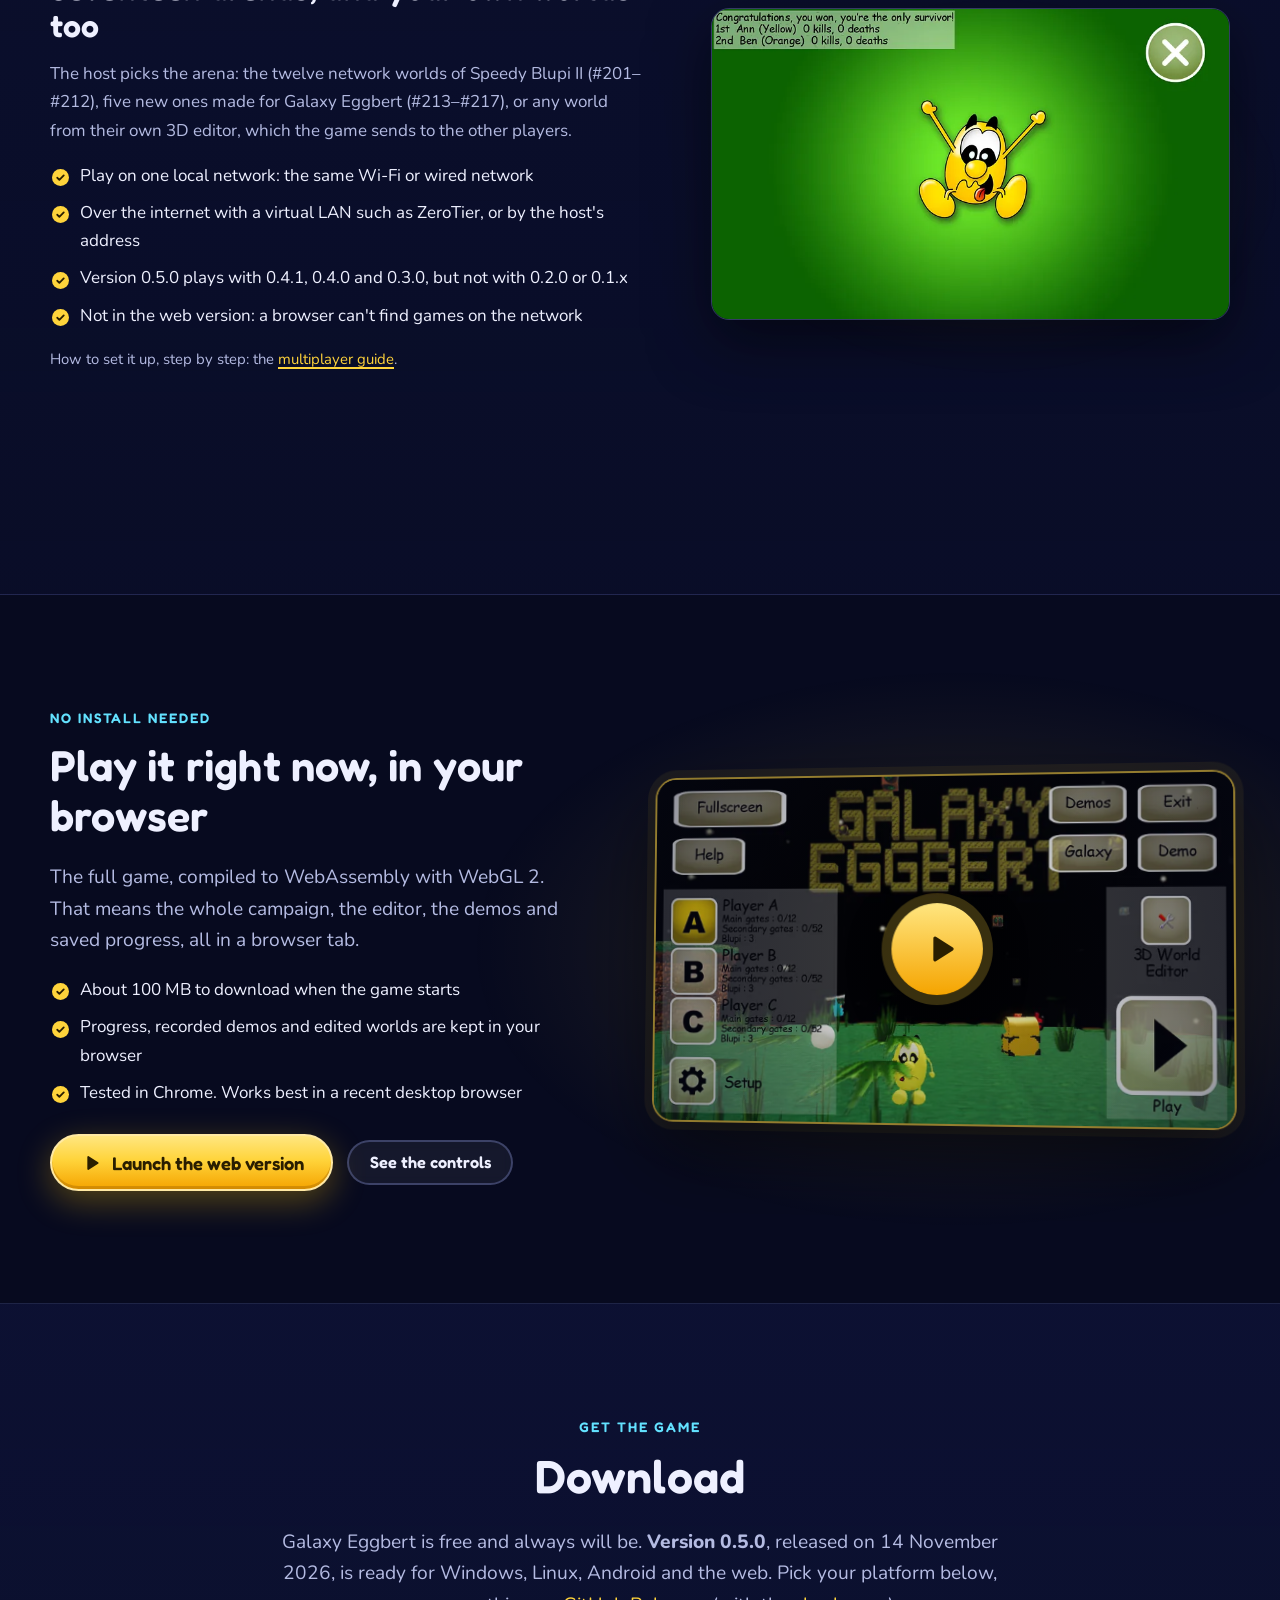
==== commit e91b3840: "Galaxy Eggbert 0.5.0: version and download links, the web build, the network versions that play toge" ====
--- a/index.html
+++ b/index.html
@@ -15,7 +15,7 @@
   <meta property="og:type" content="website">
   <meta property="og:site_name" content="Galaxy Eggbert">
   <meta property="og:title" content="Galaxy Eggbert: Speedy Blupi reborn in 3D">
-  <meta property="og:description" data-release-content="A free, open-source 3D remake of Speedy Blupi with 78 worlds, twenty languages, every original gadget, a built-in 3D world editor and multiplayer for up to four players. Version {version} for Windows, Linux, Android and the web." content="A free, open-source 3D remake of Speedy Blupi with 78 worlds, twenty languages, every original gadget, a built-in 3D world editor and multiplayer for up to four players. Version 0.4.1 for Windows, Linux, Android and the web.">
+  <meta property="og:description" data-release-content="A free, open-source 3D remake of Speedy Blupi with 78 worlds, twenty languages, every original gadget, a built-in 3D world editor and multiplayer for up to four players. Version {version} for Windows, Linux, Android and the web." content="A free, open-source 3D remake of Speedy Blupi with 78 worlds, twenty languages, every original gadget, a built-in 3D world editor and multiplayer for up to four players. Version 0.5.0 for Windows, Linux, Android and the web.">
   <meta property="og:url" content="https://galaxyeggbert.com/">
   <meta property="og:image" content="https://galaxyeggbert.com/assets/img/og-image.jpg">
   <meta property="og:image:width" content="1200">
@@ -35,10 +35,10 @@
     "image": "https://galaxyeggbert.com/assets/img/og-image.jpg",
     "description": "A free, open-source 3D remake of the 1998 platformer Speedy Blupi (Speedy Eggbert), in twenty languages.",
     "genre": ["Platformer", "3D platformer", "Puzzle"],
-    "softwareVersion": "0.4.1",
+    "softwareVersion": "0.5.0",
     "playMode": ["SinglePlayer", "MultiPlayer"],
     "numberOfPlayers": { "@type": "QuantitativeValue", "minValue": 1, "maxValue": 4 },
-    "downloadUrl": "https://github.com/openeggbert/galaxy-eggbert/releases/tag/v0.4.1",
+    "downloadUrl": "https://github.com/openeggbert/galaxy-eggbert/releases/tag/v0.5.0",
     "gamePlatform": ["Web browser", "Linux", "Windows", "Android"],
     "applicationCategory": "Game",
     "operatingSystem": "Linux, Windows, Android, Web",
@@ -89,7 +89,7 @@
       </div>
       <div class="wrap hero-inner">
         <p class="eyebrow hero-eyebrow">Free · Open source · Made by fans, for fans</p>
-        <p class="hero-news"><a href="#languages"><span class="pill pill-ok">New</span> <span data-release="headline">Version 0.4.1 is out: twenty languages, a faster editor and clean text in full screen</span></a></p>
+        <p class="hero-news"><a data-release-href="https://github.com/openeggbert/galaxy-eggbert/releases/tag/v{version}" href="https://github.com/openeggbert/galaxy-eggbert/releases/tag/v0.5.0" rel="noopener"><span class="pill pill-ok">New</span> <span data-release="headline">Version 0.5.0 is out: twenty-one new cheats, a cheat keyboard and your own demo recordings</span></a></p>
         <h1 class="hero-logo" id="hero-title">
           <img src="assets/img/logo.webp" srcset="assets/img/logo.webp 1x, assets/img/logo@2x.webp 2x" alt="Galaxy Eggbert" width="490" height="90">
         </h1>
@@ -109,7 +109,7 @@
             Download
           </a>
         </div>
-        <p class="hero-platforms">Version <span data-release="version">0.4.1</span> for Windows, Linux, Android and the web · macOS and iPhone on the way</p>
+        <p class="hero-platforms">Version <span data-release="version">0.5.0</span> for Windows, Linux, Android and the web · macOS and iPhone on the way</p>
       </div>
       <div class="wrap">
         <ul class="hero-stats" aria-label="The game in numbers">
@@ -341,13 +341,17 @@
           <article class="mini">
             <h3><span class="mini-icon" aria-hidden="true">🎬</span> Demos, like the original</h3>
             <p>Leave the main menu alone and Blupi starts playing ten demo runs. Record your own run of any
-              mission from the pause menu, then export it and share it as a file.</p>
+              mission from the pause menu, keep it in My recordings, then export it and share it as a file.</p>
           </article>
           <article class="mini">
-            <h3><span class="mini-icon" aria-hidden="true">🪄</span> Classic cheats</h3>
+            <h3><span class="mini-icon" aria-hidden="true">🪄</span> Classic cheats, and new ones</h3>
             <p>Type the old cheat words, or open the cheat menu with <kbd>F12</kbd>.
-              <code>xnjttjpo</code> still opens the editor on the world you're playing. Type
-              <code>fairplay</code> to lock cheats for an honest run.</p>
+              <code>xnjttjpo</code> still opens the editor on the world you're playing. Galaxy adds its own:
+              <code>back</code> rewinds five seconds, <code>replay</code> shows the last ten again,
+              <code>freecam</code> flies the camera, <code>warp</code> goes to any world, <code>xray</code> shows
+              what is hidden; type <code>help</code> for all of them. On a phone or a gamepad, hold the middle of
+              the screen or <kbd>LT</kbd> for a second for a cheat keyboard. Type <code>fairplay</code> to lock
+              cheats for an honest run.</p>
           </article>
           <article class="mini">
             <h3><span class="mini-icon" aria-hidden="true">💾</span> Saves that stay put</h3>
@@ -574,7 +578,7 @@
             <ul class="ticks">
               <li>Play on one local network: the same Wi-Fi or wired network</li>
               <li>Over the internet with a virtual LAN such as ZeroTier, or by the host's address</li>
-              <li><span data-release="network">Version 0.4.1 plays with 0.4.0 and 0.3.0, but not with 0.2.0 or 0.1.x</span></li>
+              <li><span data-release="network">Version 0.5.0 plays with 0.4.1, 0.4.0 and 0.3.0, but not with 0.2.0 or 0.1.x</span></li>
               <li>Not in the web version: a browser can't find games on the network</li>
             </ul>
             <p class="fine">How to set it up, step by step: the
@@ -620,10 +624,10 @@
         <div class="section-head">
           <p class="eyebrow">Get the game</p>
           <h2 id="download-title">Download</h2>
-          <p class="lead">Galaxy Eggbert is free and always will be. <strong>Version <span data-release="version">0.4.1</span></strong>, released on
-            <span data-release="date-long">12&nbsp;November 2026</span>, is ready for Windows, Linux, Android and the web. Pick your platform below, or see
-            everything on <a data-release-href="https://github.com/openeggbert/galaxy-eggbert/releases/tag/v{version}" href="https://github.com/openeggbert/galaxy-eggbert/releases/tag/v0.4.1" rel="noopener">GitHub Releases</a>
-            (with the <a data-release-href="https://github.com/openeggbert/galaxy-eggbert/releases/download/v{version}/SHA256SUMS.txt" href="https://github.com/openeggbert/galaxy-eggbert/releases/download/v0.4.1/SHA256SUMS.txt" rel="noopener">checksums</a>).</p>
+          <p class="lead">Galaxy Eggbert is free and always will be. <strong>Version <span data-release="version">0.5.0</span></strong>, released on
+            <span data-release="date-long">14&nbsp;November 2026</span>, is ready for Windows, Linux, Android and the web. Pick your platform below, or see
+            everything on <a data-release-href="https://github.com/openeggbert/galaxy-eggbert/releases/tag/v{version}" href="https://github.com/openeggbert/galaxy-eggbert/releases/tag/v0.5.0" rel="noopener">GitHub Releases</a>
+            (with the <a data-release-href="https://github.com/openeggbert/galaxy-eggbert/releases/download/v{version}/SHA256SUMS.txt" href="https://github.com/openeggbert/galaxy-eggbert/releases/download/v0.5.0/SHA256SUMS.txt" rel="noopener">checksums</a>).</p>
         </div>
 
         <!--
@@ -642,7 +646,7 @@
             <p>Play instantly in a modern browser. WebAssembly + WebGL&nbsp;2, nothing to install.</p>
             <div class="dl-actions">
               <a class="btn btn-primary" href="play/">Play now</a>
-              <a class="btn btn-link" data-release-href="https://github.com/openeggbert/galaxy-eggbert/releases/download/v{version}/GalaxyEggbert-{version}-web.zip" href="https://github.com/openeggbert/galaxy-eggbert/releases/download/v0.4.1/GalaxyEggbert-0.4.1-web.zip" rel="noopener"><span>Download to host it (<span data-release-size="web">80&nbsp;MB</span>)</span></a>
+              <a class="btn btn-link" data-release-href="https://github.com/openeggbert/galaxy-eggbert/releases/download/v{version}/GalaxyEggbert-{version}-web.zip" href="https://github.com/openeggbert/galaxy-eggbert/releases/download/v0.5.0/GalaxyEggbert-0.5.0-web.zip" rel="noopener"><span>Download to host it (<span data-release-size="web">80&nbsp;MB</span>)</span></a>
             </div>
           </article>
 
@@ -651,11 +655,11 @@
               <svg viewBox="0 0 48 48"><rect x="5" y="8" width="38" height="32" rx="5" fill="none" stroke="currentColor" stroke-width="3"/><path d="m13 19 6 5-6 5M23 30h11" fill="none" stroke="currentColor" stroke-width="3" stroke-linecap="round" stroke-linejoin="round"/></svg>
             </div>
             <h3>Linux</h3>
-            <span class="pill pill-ok">Version <span data-release="version">0.4.1</span></span>
+            <span class="pill pill-ok">Version <span data-release="version">0.5.0</span></span>
             <p>A portable x86-64 bundle: extract it and run <code>./run-galaxy-eggbert</code>. It needs glibc&nbsp;2.38 or newer
               (Debian&nbsp;13, Ubuntu&nbsp;24.04 and later).</p>
             <div class="dl-actions">
-              <a class="btn btn-primary" data-release-href="https://github.com/openeggbert/galaxy-eggbert/releases/download/v{version}/GalaxyEggbert-{version}-linux-x86_64.tar.gz" href="https://github.com/openeggbert/galaxy-eggbert/releases/download/v0.4.1/GalaxyEggbert-0.4.1-linux-x86_64.tar.gz" rel="noopener"><span>Download .tar.gz (<span data-release-size="linux">156&nbsp;MB</span>)</span></a>
+              <a class="btn btn-primary" data-release-href="https://github.com/openeggbert/galaxy-eggbert/releases/download/v{version}/GalaxyEggbert-{version}-linux-x86_64.tar.gz" href="https://github.com/openeggbert/galaxy-eggbert/releases/download/v0.5.0/GalaxyEggbert-0.5.0-linux-x86_64.tar.gz" rel="noopener"><span>Download .tar.gz (<span data-release-size="linux">157&nbsp;MB</span>)</span></a>
               <a class="btn btn-link" href="#build-linux">Build it yourself</a>
             </div>
           </article>
@@ -665,11 +669,11 @@
               <svg viewBox="0 0 48 48"><path d="M6 10.5 21 8.4v14.1H6zM24 8l18-2.5v17H24zM6 25.5h15v14.1L6 37.5zM24 25.5h18v17L24 40z" fill="currentColor"/></svg>
             </div>
             <h3>Windows</h3>
-            <span class="pill pill-ok">Version <span data-release="version">0.4.1</span></span>
+            <span class="pill pill-ok">Version <span data-release="version">0.5.0</span></span>
             <p>64-bit Windows: extract the zip and start <code>GalaxyEggbert.exe</code>. It needs OpenGL&nbsp;3.3.
               This first Windows build has mostly been tested under Wine, so please report anything odd.</p>
             <div class="dl-actions">
-              <a class="btn btn-primary" data-release-href="https://github.com/openeggbert/galaxy-eggbert/releases/download/v{version}/GalaxyEggbert-{version}-windows-x86_64.zip" href="https://github.com/openeggbert/galaxy-eggbert/releases/download/v0.4.1/GalaxyEggbert-0.4.1-windows-x86_64.zip" rel="noopener"><span>Download .zip (<span data-release-size="windows">160&nbsp;MB</span>)</span></a>
+              <a class="btn btn-primary" data-release-href="https://github.com/openeggbert/galaxy-eggbert/releases/download/v{version}/GalaxyEggbert-{version}-windows-x86_64.zip" href="https://github.com/openeggbert/galaxy-eggbert/releases/download/v0.5.0/GalaxyEggbert-0.5.0-windows-x86_64.zip" rel="noopener"><span>Download .zip (<span data-release-size="windows">160&nbsp;MB</span>)</span></a>
               <a class="btn btn-link" href="https://github.com/openeggbert/galaxy-eggbert/issues" rel="noopener">Report a problem</a>
             </div>
           </article>
@@ -679,11 +683,11 @@
               <svg viewBox="0 0 48 48"><path d="M10 30a14 14 0 0 1 28 0z" fill="currentColor"/><path d="m15 15-3-5M33 15l3-5" stroke="currentColor" stroke-width="3" stroke-linecap="round"/><circle cx="18" cy="23" r="2" fill="var(--bg)"/><circle cx="30" cy="23" r="2" fill="var(--bg)"/><rect x="10" y="32" width="28" height="9" rx="3" fill="currentColor" opacity=".55"/></svg>
             </div>
             <h3>Android</h3>
-            <span class="pill pill-ok">Version <span data-release="version">0.4.1</span></span>
+            <span class="pill pill-ok">Version <span data-release="version">0.5.0</span></span>
             <p>An APK for arm64 phones and tablets with Android&nbsp;7.0 or newer, with touch and tilt controls. Allow installing
               from your browser or file manager when Android asks.</p>
             <div class="dl-actions">
-              <a class="btn btn-primary" data-release-href="https://github.com/openeggbert/galaxy-eggbert/releases/download/v{version}/GalaxyEggbert-{version}-android-arm64.apk" href="https://github.com/openeggbert/galaxy-eggbert/releases/download/v0.4.1/GalaxyEggbert-0.4.1-android-arm64.apk" rel="noopener"><span>Download .apk (<span data-release-size="android">119&nbsp;MB</span>)</span></a>
+              <a class="btn btn-primary" data-release-href="https://github.com/openeggbert/galaxy-eggbert/releases/download/v{version}/GalaxyEggbert-{version}-android-arm64.apk" href="https://github.com/openeggbert/galaxy-eggbert/releases/download/v0.5.0/GalaxyEggbert-0.5.0-android-arm64.apk" rel="noopener"><span>Download .apk (<span data-release-size="android">119&nbsp;MB</span>)</span></a>
               <a class="btn btn-link" href="https://github.com/openeggbert/galaxy-eggbert/blob/develop/ANDROID.md" rel="noopener">Build the APK</a>
             </div>
           </article>
@@ -728,7 +732,7 @@
           <details id="self-host">
             <summary>Host the web version yourself</summary>
             <p>The web build is a set of static files: <code>GalaxyEggbert.html</code>, <code>.js</code>, <code>.wasm</code>, <code>.data</code>
-              and the <code>Content/music</code> folder. <a data-release-href="https://github.com/openeggbert/galaxy-eggbert/releases/download/v{version}/GalaxyEggbert-{version}-web.zip" href="https://github.com/openeggbert/galaxy-eggbert/releases/download/v0.4.1/GalaxyEggbert-0.4.1-web.zip" rel="noopener">Download them as one zip</a>
+              and the <code>Content/music</code> folder. <a data-release-href="https://github.com/openeggbert/galaxy-eggbert/releases/download/v{version}/GalaxyEggbert-{version}-web.zip" href="https://github.com/openeggbert/galaxy-eggbert/releases/download/v0.5.0/GalaxyEggbert-0.5.0-web.zip" rel="noopener">Download them as one zip</a>
               and serve them over HTTP(S) from any web server. Opening the file from disk won't work.
               To build it yourself, use Emscripten:</p>
 <pre><code>emcmake cmake -S . -B build-cna-webgl2 -DGALAXY_EGGBERT_BUILD_CNA=ON \
@@ -795,6 +799,7 @@
               <div><dt><kbd>LB</kbd> + <kbd>Down</kbd></dt><dd>Pull a crate</dd></div>
               <div><dt><kbd>Y</kbd></dt><dd>Look up</dd></div>
               <div><dt><kbd>Start</kbd> / <kbd>Back</kbd></dt><dd>Pause · continue</dd></div>
+              <div><dt><kbd>LT</kbd> (hold 1&nbsp;s)</dt><dd>Cheat keyboard</dd></div>
             </dl>
           </div>
 
@@ -805,6 +810,7 @@
               <div><dt>Fire</dt><dd>Hold to fire glue from the tank or helicopter</dd></div>
               <div><dt>Back-up button</dt><dd>Sits above the stick</dd></div>
               <div><dt>Tilt (Android)</dt><dd>Steer with the accelerometer, if you turn it on in Setup</dd></div>
+              <div><dt>Hold the middle (1&nbsp;s)</dt><dd>Cheat keyboard, to type cheats without a keyboard</dd></div>
               <div><dt>Mouse drag</dt><dd>Hold the left button and drag to look around. Walking re-centres the camera</dd></div>
             </dl>
           </div>
@@ -964,8 +970,7 @@
             <summary>Can I play with friends?</summary>
             <p>Yes. Two to four players can play Speedy Blupi&nbsp;II's network game together on Windows,
               Linux and Android, all in the same match. Join the same local network (or a virtual one such as ZeroTier for play over the
-              internet), choose <em>Multiplayer</em> in the main menu, and one player hosts while the others join. <span data-release="network">Version 0.4.1 plays with 0.4.0 and 0.3.0,
-              but not with 0.2.0 or 0.1.x</span>. The web version can't play online. The
+              internet), choose <em>Multiplayer</em> in the main menu, and one player hosts while the others join. <span data-release="network">Version 0.5.0 plays with 0.4.1, 0.4.0 and 0.3.0, but not with 0.2.0 or 0.1.x</span>. The web version can't play online. The
               <a href="https://github.com/openeggbert/galaxy-eggbert/blob/develop/docs/handbook/09-multiplayer.md" rel="noopener">multiplayer guide</a>
               explains every step.</p>
           </details>
